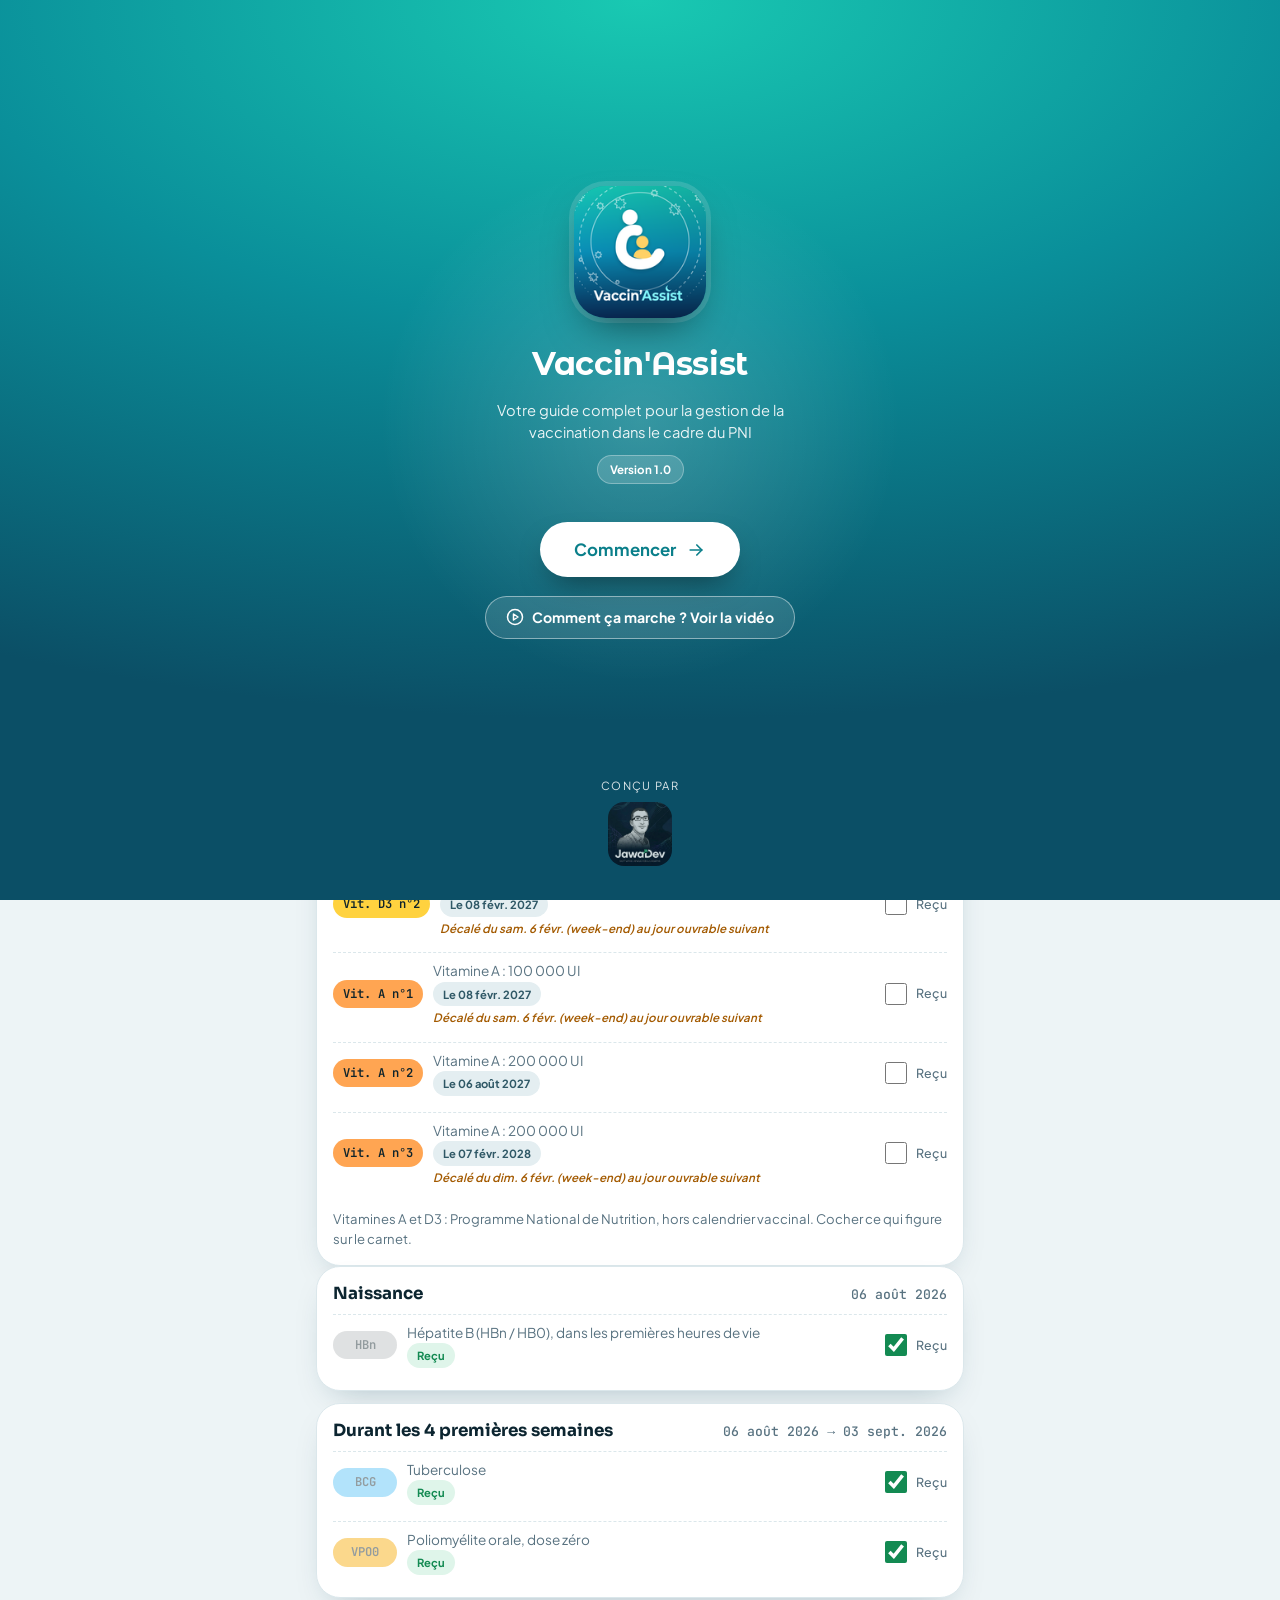
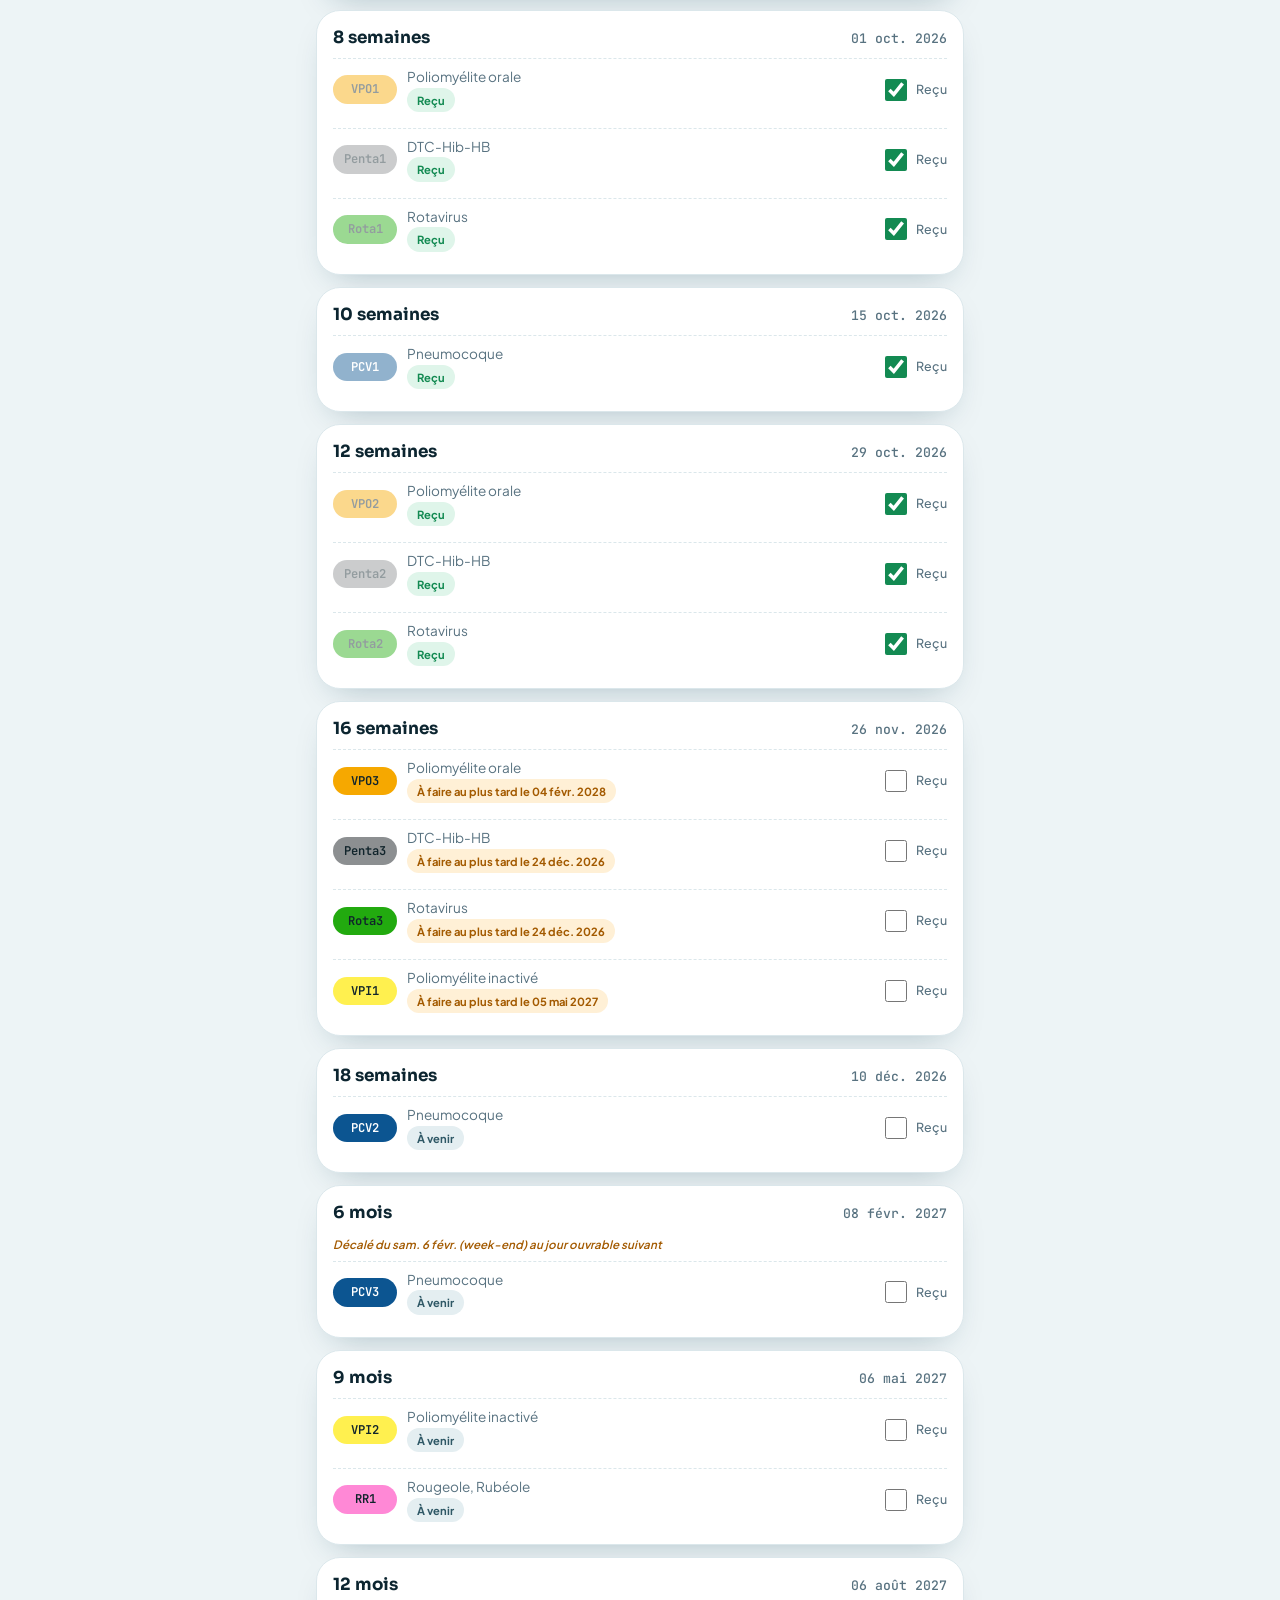
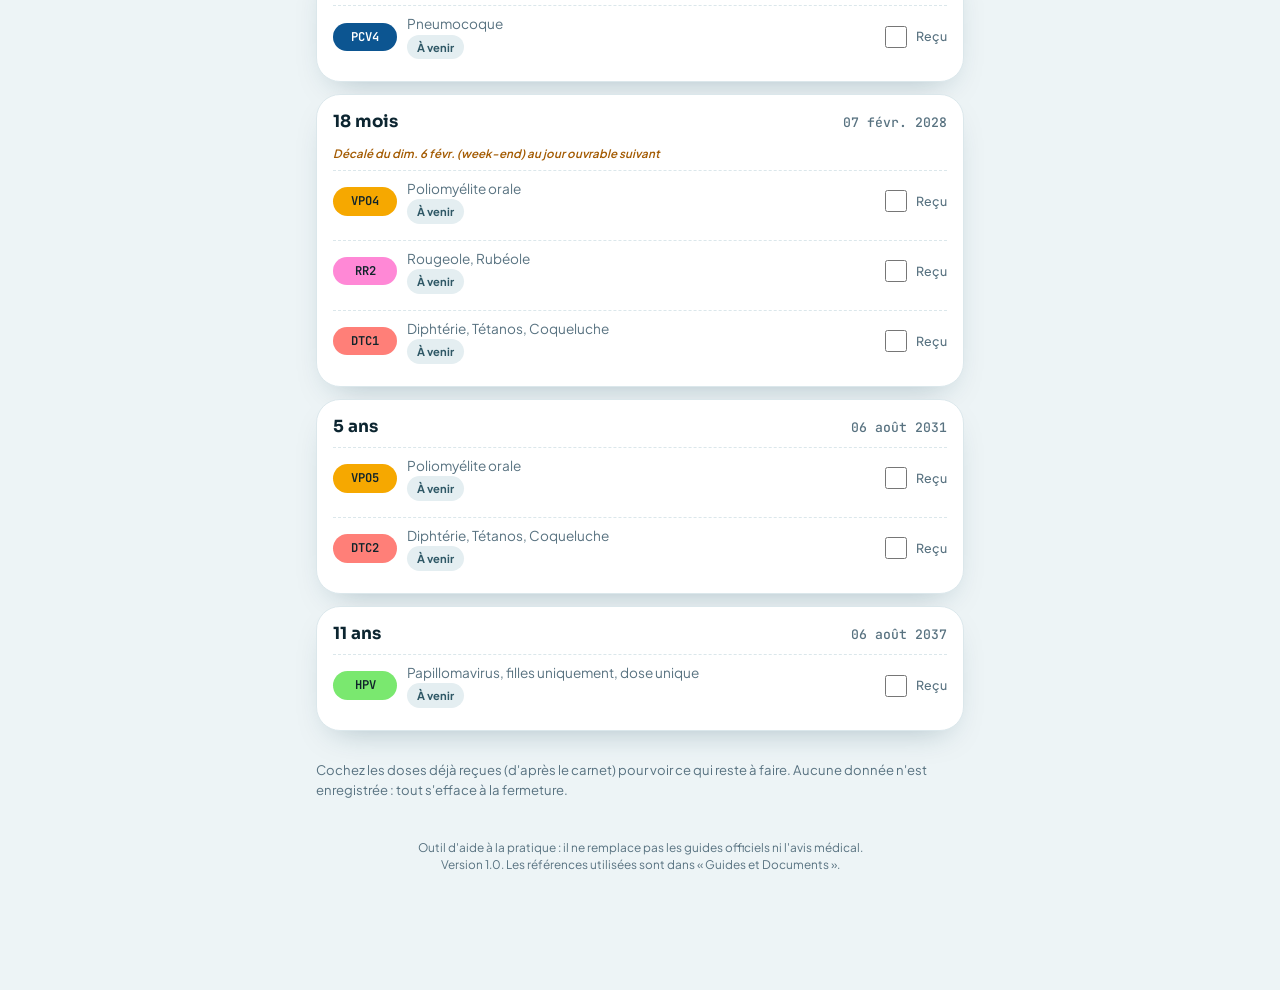
==== index.html @ 0b2a0781 "Add files via upload" ====
<!doctype html>
<html lang="fr">
<head>
<meta charset="utf-8">
<meta name="viewport" content="width=device-width, initial-scale=1, viewport-fit=cover">
<meta name="description" content="Guide de poche hors ligne pour la vaccination selon le PNI du Maroc. Application personnelle, non officielle.">
<meta name="theme-color" content="#0a86d8">
<link rel="manifest" href="manifest.webmanifest">
<link rel="icon" type="image/png" sizes="32x32" href="icons/favicon-32.png">
<link rel="apple-touch-icon" href="icons/apple-touch-icon.png">
<meta name="mobile-web-app-capable" content="yes">
<meta name="apple-mobile-web-app-capable" content="yes">
<meta name="apple-mobile-web-app-status-bar-style" content="black-translucent">
<meta name="apple-mobile-web-app-title" content="Vaccin'Assist">
<style>body{margin:0}</style>
<link rel="stylesheet" href="fonts/fonts.css">
<title>Vaccin'Assist PNI</title>
<style>
/* Layout: Android app shell. Gradient app bar with the screen title and its sub-switch, scrolling content of rounded cards, bottom navigation with 4 destinations. On wide screens the app sits in a borderless phone frame. */
:root {
  --bg: #edf4f6;
  --stage: #dce8ec;
  --surface: #ffffff;
  --surface-2: #f3f8fa;
  --ink: #0c2530;
  --muted: #587280;
  --line: #dbe7eb;
  --accent: #0a8fb8;
  --accent-ink: #ffffff;
  --grad-a: #00b5a3;
  --grad-b: #0a86d8;
  --grad-c: #1b5fc9;
  --crescent: #ff4b5c;
  --glow-a: rgb(0 181 163 / .35);
  --glow-b: rgb(10 134 216 / .30);
  --shadow: 0 14px 34px -18px rgb(12 60 80 / .35);
  --nav-bg: rgb(255 255 255 / .86);
  --ok: #138a52; --ok-bg: #dff5ea;
  --due: #a35a00; --due-bg: #fff0d6;
  --late: #c22a35; --late-bg: #fde3e5;
  --soon: #2f5866; --soon-bg: #e4eef1;
  /* PNI calendar colors, as printed on the official national calendar */
  --v-hb: #b9bcbe; --v-bcg: #56c2f5; --v-vpo: #f6a800; --v-penta: #8c8f91;
  --v-pcv: #0c5591; --v-rota: #22aa0f; --v-vpi: #fff04f; --v-rr: #ff88d6;
  --v-dtc: #ff7f78; --v-hpv: #7ae86f; --v-td: #c9a3ff;
  --v-vitd: #ffd23f; --v-vita: #ffa552; --v-fer: #d9a38c;
  --bezel: #0b0f12;
  --font-brand: "Montserrat Alternates", "Sora", "Segoe UI", system-ui, sans-serif;
  --font-display: "Sora", "Segoe UI", system-ui, sans-serif;
  --font-body: "Plus Jakarta Sans", "Segoe UI", system-ui, sans-serif;
  --font-data: "JetBrains Mono", ui-monospace, "SFMono-Regular", monospace;
  --r-card: 24px;
  --r-field: 16px;
}
@media (prefers-color-scheme: dark) {
  :root:not([data-theme="light"]) {
    --bg: #07151a; --stage: #040c10; --surface: #0f222a; --surface-2: #0b1b21; --ink: #e3f1f4; --muted: #8fb1bb; --line: #1d3842;
    --accent: #3fd0df; --accent-ink: #032029;
    --grad-a: #00a596; --grad-b: #0a74c2; --grad-c: #1a4fb0;
    --glow-a: rgb(0 181 163 / .22); --glow-b: rgb(10 134 216 / .22);
    --shadow: 0 16px 36px -18px rgb(0 0 0 / .7); --nav-bg: rgb(12 28 34 / .88);
    --ok: #6fdba0; --ok-bg: #12382a; --due: #f6c46e; --due-bg: #3a2b11;
    --late: #ff9aa2; --late-bg: #46191e; --soon: #b3cdd5; --soon-bg: #17303a;
    color-scheme: dark;
  }
}
:root[data-theme="dark"] {
  --bg: #07151a; --stage: #040c10; --surface: #0f222a; --surface-2: #0b1b21; --ink: #e3f1f4; --muted: #8fb1bb; --line: #1d3842;
  --accent: #3fd0df; --accent-ink: #032029;
  --grad-a: #00a596; --grad-b: #0a74c2; --grad-c: #1a4fb0;
  --glow-a: rgb(0 181 163 / .22); --glow-b: rgb(10 134 216 / .22);
  --shadow: 0 16px 36px -18px rgb(0 0 0 / .7); --nav-bg: rgb(12 28 34 / .88);
  --ok: #6fdba0; --ok-bg: #12382a; --due: #f6c46e; --due-bg: #3a2b11;
  --late: #ff9aa2; --late-bg: #46191e; --soon: #b3cdd5; --soon-bg: #17303a;
  color-scheme: dark;
}
* { box-sizing: border-box; }
[hidden] { display: none !important; }
html, body { min-height: 100%; }
body { margin: 0; background: var(--bg); color: var(--ink); font-family: var(--font-body); font-size: 16px; line-height: 1.5; -webkit-font-smoothing: antialiased; }
svg.i { width: 22px; height: 22px; flex: none; fill: none; stroke: currentColor; stroke-width: 2; stroke-linecap: round; stroke-linejoin: round; }

/* ---------- Shell (phone) ---------- */
.stage { min-height: 100%; }
.device { position: relative; background: var(--bg); min-height: 100vh; }
.statusbar, .camera { display: none; }
.scroller { padding-bottom: calc(92px + env(safe-area-inset-bottom, 0px)); }

/* ---------- App bar ---------- */
.appbar { position: relative; color: #fff; border-radius: 0 0 30px 30px;
  background: radial-gradient(90% 120% at 100% 0%, rgb(31 201 178 / .16), transparent 60%), linear-gradient(165deg, #12293d, #0a1724);
  padding-left: max(12px, env(safe-area-inset-left, 0px)); padding-right: max(12px, env(safe-area-inset-right, 0px));
  padding-block: 14px 12px; display: grid; gap: 14px; box-shadow: 0 14px 30px -22px rgb(0 0 0 / .7); }
.appbar .brandrow { padding-inline: 6px; }
.pillar { position: relative; overflow: hidden; display: grid; gap: 14px; padding: 16px 14px 14px; border-radius: 24px;
  background:
    radial-gradient(120% 90% at 100% 0%, rgb(255 255 255 / .22), transparent 55%),
    radial-gradient(80% 70% at 0% 100%, rgb(0 0 0 / .14), transparent 60%),
    linear-gradient(135deg, var(--grad-a), var(--grad-b) 60%, var(--grad-c));
  box-shadow: inset 0 1px 0 rgb(255 255 255 / .25), 0 10px 22px -14px var(--grad-c); transition: background .3s; }
.pillar::after { content: ""; position: absolute; inset: auto -60px -90px auto; width: 220px; height: 220px; border-radius: 50%;
  border: 28px solid rgb(255 255 255 / .08); pointer-events: none; }
.brandrow { display: flex; align-items: center; gap: 14px; position: relative; z-index: 1; }
.logo { width: 76px; height: 76px; flex: none; border-radius: 21px; box-shadow: 0 0 0 1px rgb(255 255 255 / .12), 0 14px 30px -10px rgb(31 201 178 / .6); }
.brand { display: grid; gap: 5px; line-height: 1.15; min-width: 0; }
.brand h1 { font-family: var(--font-brand); font-weight: 700; font-size: 1.7rem; line-height: 1; margin: 0; letter-spacing: -.025em; }
.brand h1 .beta { vertical-align: middle; margin-left: 4px; background: rgb(255 255 255 / .2); color: #fff; border: 1px solid rgb(255 255 255 / .35); }
.beta { display: inline-block; font-family: var(--font-body); font-size: .62rem; font-weight: 800; letter-spacing: .04em; padding: 2px 8px; border-radius: 99px; background: var(--due-bg); color: var(--due); white-space: nowrap; }
.brand > span { font-size: .68rem; font-weight: 700; text-transform: uppercase; letter-spacing: .12em; color: #7fe6d5; line-height: 1.3; text-wrap: balance; }
.offline { margin-left: auto; display: inline-flex; align-items: center; gap: 6px; font-size: .7rem; font-weight: 700; padding: 6px 10px; border-radius: 99px; background: rgb(255 255 255 / .16); border: 1px solid rgb(255 255 255 / .25); white-space: nowrap; }
.offline i { width: 7px; height: 7px; border-radius: 50%; background: #7dffc4; box-shadow: 0 0 0 3px rgb(125 255 196 / .25); }
.hdate { position: relative; z-index: 1; justify-self: start; display: inline-flex; align-items: center; gap: 6px; font-size: .76rem; font-weight: 500; padding: 4px 11px 4px 9px; border-radius: 99px; background: rgb(255 255 255 / .16); border: 1px solid rgb(255 255 255 / .26); }
.hdate svg { width: 14px; height: 14px; }
.hdate b { font-weight: 700; }
.screenhead { display: flex; align-items: center; gap: 12px; position: relative; z-index: 1; }
.screenicon { width: 48px; height: 48px; border-radius: 16px; display: grid; place-items: center; background: rgb(255 255 255 / .18); border: 1px solid rgb(255 255 255 / .28); backdrop-filter: blur(6px); }
.screenicon svg { width: 26px; height: 26px; }
.screenhead h2 { font-family: var(--font-display); font-weight: 700; font-size: 1.42rem; line-height: 1.15; margin: 0; letter-spacing: -.015em; text-wrap: balance; }
.screenhead p { margin: 2px 0 0; font-size: .82rem; opacity: .88; }
.subnav { display: grid; grid-auto-flow: column; grid-auto-columns: 1fr; gap: 4px; padding: 4px; border-radius: 99px; background: rgb(0 0 0 / .16); position: relative; z-index: 1; }
.subnav button { font: inherit; font-weight: 700; font-size: .86rem; color: #fff; display: inline-flex; align-items: center; justify-content: center; gap: 8px; padding: 10px 12px; border-radius: 99px; border: 0; background: transparent; cursor: pointer; transition: background .2s, color .2s; min-width: 0; }
.subnav button svg { width: 18px; height: 18px; }
.subnav button[aria-selected="true"] { background: #fff; color: var(--grad-c); box-shadow: 0 6px 16px -8px rgb(0 0 0 / .45); }

/* ---------- Content ---------- */
.wrap { padding-left: max(16px, env(safe-area-inset-left, 0px)); padding-right: max(16px, env(safe-area-inset-right, 0px)); padding-block: 4px 24px; max-width: 680px; margin: 0 auto; }
section { display: grid; gap: 16px; padding-top: 18px; }
section:not([hidden]) { animation: rise .28s cubic-bezier(.2,.8,.2,1) both; }
@keyframes rise { from { transform: translateY(8px); opacity: .4; } to { transform: none; opacity: 1; } }
.form { display: grid; grid-template-columns: repeat(auto-fit, minmax(150px, 1fr)); gap: 14px; background: var(--surface); border: 1px solid var(--line); border-radius: var(--r-card); padding: 16px; box-shadow: var(--shadow); }
label { display: grid; gap: 6px; font-size: .72rem; font-weight: 700; color: var(--muted); text-transform: uppercase; letter-spacing: .07em; min-width: 0; }
input, select { font: inherit; font-size: 1rem; font-weight: 600; color: var(--ink); background: var(--surface-2); border: 1.5px solid var(--line); border-radius: var(--r-field); padding: 12px 14px; width: 100%; min-width: 0; text-transform: none; letter-spacing: 0; transition: border-color .2s, box-shadow .2s; }
input:focus, select:focus { border-color: var(--accent); box-shadow: 0 0 0 4px var(--glow-b); outline: none; }
.seg { display: flex; gap: 6px; padding: 4px; border-radius: 99px; background: var(--surface-2); border: 1.5px solid var(--line); }
.seg button { flex: 1; font: inherit; font-weight: 700; font-size: .95rem; padding: 9px; border-radius: 99px; border: 0; background: transparent; color: var(--muted); cursor: pointer; text-transform: none; letter-spacing: 0; transition: background .2s, color .2s; }
.seg button[aria-pressed="true"] { background: linear-gradient(135deg, var(--grad-a), var(--grad-b)); color: #fff; box-shadow: 0 6px 14px -8px var(--grad-b); }
button { -webkit-tap-highlight-color: transparent; }
button:active { transform: scale(.97); }
.tab:focus-visible, button:focus-visible, input:focus-visible, select:focus-visible, a:focus-visible { outline: 3px solid var(--accent); outline-offset: 2px; }
.age { font-family: var(--font-display); font-weight: 700; font-size: 1.2rem; }
.age small { font-family: var(--font-body); font-weight: 500; color: var(--muted); font-size: .85rem; }
.exnote { margin: 6px 0 10px; padding: 10px 12px; border-radius: 14px; border: 1.5px dashed var(--due); background: var(--due-bg); color: var(--due); font-size: .82rem; font-weight: 600; line-height: 1.4; }
.ex-tag { display: inline-block; margin-right: 8px; padding: 2px 9px; border-radius: 99px; background: var(--due); color: #fff; font-size: .7rem; font-weight: 800; letter-spacing: .04em; text-transform: uppercase; }
.summary { display: grid; grid-template-columns: repeat(3, minmax(0, 1fr)); gap: 10px; }
.stat { border-radius: 22px; padding: 14px 12px; display: grid; gap: 4px; min-width: 0; }
.stat b { font-family: var(--font-display); font-weight: 800; font-size: 1.75rem; line-height: 1; font-variant-numeric: tabular-nums; overflow-wrap: anywhere; }
.stat span { font-size: .76rem; font-weight: 700; }
.s-late { background: var(--late-bg); color: var(--late); }
.s-due { background: var(--due-bg); color: var(--due); }
.s-next { background: var(--soon-bg); color: var(--soon); }
.next { position: relative; overflow: hidden; color: #fff; border-radius: var(--r-card); padding: 18px 18px 16px; display: grid; gap: 6px;
  background: radial-gradient(90% 120% at 100% 0%, rgb(255 255 255 / .22), transparent 60%), linear-gradient(135deg, var(--grad-a), var(--grad-b)); box-shadow: 0 18px 34px -20px var(--grad-b); }
.next.ok { background: radial-gradient(90% 120% at 100% 0%, rgb(255 255 255 / .22), transparent 60%), linear-gradient(135deg, #12b57a, #0a9a8e); box-shadow: 0 18px 34px -20px #0a9a8e; }
.next .lbl { font-size: .72rem; text-transform: uppercase; letter-spacing: .08em; font-weight: 700; opacity: .88; }
.next .d { font-family: var(--font-display); font-weight: 700; font-size: 1.25rem; line-height: 1.25; }
.next .note { color: rgb(255 255 255 / .9); }
.next .chip { box-shadow: 0 0 0 2px rgb(255 255 255 / .55); }
.visits { display: grid; gap: 12px; }
.visit { background: var(--surface); border: 1px solid var(--line); border-radius: var(--r-card); padding: 14px 16px; display: grid; gap: 8px; box-shadow: var(--shadow); }
.vhead { display: flex; justify-content: space-between; align-items: baseline; gap: 8px; flex-wrap: wrap; }
.vage { font-family: var(--font-display); font-weight: 700; font-size: 1.05rem; }
.vdate { font-family: var(--font-data); font-size: .82rem; color: var(--muted); font-variant-numeric: tabular-nums; }
.vnum { font-family: var(--font-data); font-size: .7rem; font-weight: 600; color: var(--accent); text-transform: uppercase; letter-spacing: .08em; }
.dose { display: grid; grid-template-columns: auto minmax(0, 1fr) auto; gap: 10px; align-items: center; padding: 8px 0; border-top: 1px dashed var(--line); }
.dose:first-of-type { border-top: 0; }
.chip { font-family: var(--font-data); font-size: .76rem; font-weight: 600; padding: 5px 10px; border-radius: 99px; color: #10242b; min-width: 64px; text-align: center; display: inline-block; }
.dname { font-size: .85rem; color: var(--muted); min-width: 0; }
.pill { font-size: .7rem; font-weight: 700; padding: 5px 10px; border-radius: 99px; white-space: nowrap; }
.dname .pill { white-space: normal; display: inline-block; line-height: 1.3; }
.p-late { background: var(--late-bg); color: var(--late); }
.p-due { background: var(--due-bg); color: var(--due); }
.p-soon { background: var(--soon-bg); color: var(--soon); }
.moved { display: block; font-size: .72rem; font-weight: 600; font-style: italic; color: var(--due); margin-top: 4px; line-height: 1.35; }
.next .moved { color: rgba(255,255,255,.92); }
.p-done { background: var(--ok-bg); color: var(--ok); }
.give { display: flex; align-items: center; gap: 6px; font-size: .78rem; color: var(--muted); cursor: pointer; text-transform: none; letter-spacing: 0; font-weight: 500; }
.give input { width: 22px; height: 22px; accent-color: var(--ok); padding: 0; }
.dose.done .chip { opacity: .45; }
.note { font-size: .82rem; color: var(--muted); }
.hint { position: relative; background: var(--soon-bg); color: var(--soon); border-radius: 20px; padding: 12px 14px 12px 46px; font-size: .86rem; }
.hint::before { content: ""; position: absolute; left: 14px; top: 12px; width: 20px; height: 20px; background: currentColor;
  -webkit-mask: url("data:image/svg+xml,%3Csvg xmlns='http://www.w3.org/2000/svg' viewBox='0 0 24 24' fill='none' stroke='black' stroke-width='2.2' stroke-linecap='round'%3E%3Ccircle cx='12' cy='12' r='10'/%3E%3Cpath d='M12 16v-5M12 8h.01'/%3E%3C/svg%3E") center / contain no-repeat;
          mask: url("data:image/svg+xml,%3Csvg xmlns='http://www.w3.org/2000/svg' viewBox='0 0 24 24' fill='none' stroke='black' stroke-width='2.2' stroke-linecap='round'%3E%3Ccircle cx='12' cy='12' r='10'/%3E%3Cpath d='M12 16v-5M12 8h.01'/%3E%3C/svg%3E") center / contain no-repeat; }
.empty { color: var(--muted); text-align: center; padding: 28px 12px; background: var(--surface); border: 1.5px dashed var(--line); border-radius: var(--r-card); margin: 0; }
.tablewrap { overflow-x: auto; background: var(--surface); border: 1px solid var(--line); border-radius: var(--r-card); box-shadow: var(--shadow); }
table { border-collapse: collapse; width: 100%; font-size: .88rem; }
th, td { padding: 11px 12px; text-align: left; border-bottom: 1px solid var(--line); vertical-align: top; }
tr:last-child td { border-bottom: 0; }
th { font-size: .68rem; text-transform: uppercase; letter-spacing: .07em; color: var(--muted); background: var(--surface-2); }
td .chip { margin: 2px 4px 2px 0; }
.counts { display: grid; background: var(--surface); border: 1px solid var(--line); border-radius: var(--r-card); padding: 4px 16px; box-shadow: var(--shadow); }
.crow { display: grid; grid-template-columns: minmax(0, 1fr) auto; gap: 8px 12px; align-items: center; padding: 12px 0; border-top: 1px solid var(--line); }
.crow:first-child { border-top: 0; }
.crow .cl { display: grid; gap: 3px; min-width: 0; }
.crow .cl .chip { justify-self: start; }
.crow .cl small { color: var(--muted); font-size: .76rem; }
.step { display: flex; align-items: center; gap: 6px; padding: 3px; border-radius: 99px; background: var(--surface-2); border: 1.5px solid var(--line); }
.step button { font: inherit; font-weight: 800; font-size: 1.05rem; width: 34px; height: 34px; border-radius: 50%; border: 0; background: var(--surface); color: var(--accent); cursor: pointer; box-shadow: 0 2px 6px -2px rgb(0 0 0 / .2); }
.step output { font-family: var(--font-data); font-weight: 600; min-width: 1.6em; text-align: center; font-size: 1.05rem; }
.crow .last { grid-column: 1 / -1; display: flex; align-items: center; gap: 8px; font-size: .78rem; color: var(--muted); text-transform: none; letter-spacing: 0; font-weight: 500; }
.crow .last { flex-wrap: wrap; }
.crow .last input { width: auto; flex: 1 1 150px; padding: 8px 10px; font-size: .9rem; border-radius: 12px; }
.toggle { display: flex; align-items: center; gap: 12px; background: var(--surface); border: 1px solid var(--line); border-radius: 99px; padding: 12px 18px; font-size: .95rem; color: var(--ink); text-transform: none; letter-spacing: 0; font-weight: 700; cursor: pointer; box-shadow: var(--shadow); }
.toggle input { width: 22px; height: 22px; accent-color: var(--accent); padding: 0; flex: none; }
.chips { display: flex; flex-wrap: wrap; gap: 6px; }
.btn { font: inherit; font-weight: 700; padding: 11px 18px; border-radius: 99px; border: 0; color: #fff; cursor: pointer; justify-self: start;
  background: linear-gradient(135deg, var(--grad-a), var(--grad-b)); box-shadow: 0 10px 20px -12px var(--grad-b); }
.rules { font-size: .84rem; color: var(--muted); display: grid; gap: 8px; margin: 0; padding: 16px 16px 16px 34px; background: var(--surface); border: 1px solid var(--line); border-radius: var(--r-card); }
.rules li::marker { color: var(--accent); }
.docgroup { display: grid; gap: 10px; }
.docgroup h2 { font-family: var(--font-display); font-weight: 700; font-size: .78rem; margin: 4px 0 0; color: var(--muted); text-transform: uppercase; letter-spacing: .09em; }
.doc { display: grid; grid-template-columns: 46px minmax(0, 1fr) auto; gap: 2px 12px; align-items: center; background: var(--surface); border: 1px solid var(--line); border-radius: var(--r-card); padding: 14px; box-shadow: var(--shadow); }
.doc::before { content: "PDF"; grid-row: 1 / span 3; width: 46px; height: 54px; border-radius: 14px; display: grid; place-items: center; font-family: var(--font-data); font-size: .7rem; font-weight: 600; color: #fff; background: linear-gradient(160deg, var(--crescent), #c8243a); }
.doc b { font-size: .95rem; grid-column: 2; }
.doc p { margin: 0; font-size: .8rem; color: var(--muted); grid-column: 2; }
.doc .meta { font-family: var(--font-data); font-size: .7rem; color: var(--muted); grid-column: 2; }
.doc a { grid-column: 3; grid-row: 1 / span 3; font-weight: 700; font-size: .85rem; text-decoration: none; padding: 10px 16px; border-radius: 99px; color: #fff; white-space: nowrap; background: linear-gradient(135deg, var(--grad-a), var(--grad-b)); }
@media (max-width: 380px) { .doc { grid-template-columns: 40px minmax(0, 1fr); } .doc::before { width: 40px; height: 48px; } .doc a { grid-column: 2; grid-row: auto; justify-self: start; margin-top: 6px; } }
footer { font-size: .74rem; color: var(--muted); padding-top: 18px; margin-top: 8px; text-align: center; text-wrap: balance; }

/* ---------- Sécurité ---------- */
.subnav button { padding-inline: 8px; font-size: .82rem; }
.vpick { display: flex; flex-wrap: wrap; gap: 8px; }
.vpick button { font: inherit; font-family: var(--font-data); font-size: .8rem; font-weight: 600; padding: 7px 12px; border-radius: 99px; border: 2px solid transparent; cursor: pointer; color: #10242b; opacity: .45; transition: opacity .15s; }
.vpick button[aria-pressed="true"] { opacity: 1; border-color: var(--ink); }
.cardhead { display: flex; justify-content: space-between; align-items: center; gap: 8px; flex-wrap: wrap; }
.cardhead h3, .card h3 { font-family: var(--font-display); font-weight: 700; font-size: 1rem; margin: 0; }
.linkbtn { font: inherit; font-size: .8rem; font-weight: 700; color: var(--accent); background: none; border: 0; cursor: pointer; padding: 4px; }
.card { background: var(--surface); border: 1px solid var(--line); border-radius: var(--r-card); padding: 16px; display: grid; gap: 12px; box-shadow: var(--shadow); min-width: 0; }
.qs { display: grid; }
.q { display: grid; grid-template-columns: minmax(0, 1fr) auto; gap: 12px; align-items: center; padding: 12px 0; border-top: 1px solid var(--line); cursor: pointer; text-transform: none; letter-spacing: 0; font-size: .92rem; font-weight: 600; color: var(--ink); }
.q:first-child { border-top: 0; }
.q small { display: block; font-weight: 500; font-size: .76rem; color: var(--muted); margin-top: 2px; }
.q select { width: auto; padding: 8px 10px; font-size: .85rem; }
.sw { appearance: none; -webkit-appearance: none; width: 46px; height: 28px; border-radius: 99px; background: var(--line); position: relative; cursor: pointer; border: 0; padding: 0; transition: background .2s; flex: none; }
.sw::after { content: ""; position: absolute; top: 3px; left: 3px; width: 22px; height: 22px; border-radius: 50%; background: #fff; box-shadow: 0 1px 4px rgb(0 0 0 / .3); transition: transform .2s; }
.sw:checked { background: linear-gradient(135deg, var(--grad-a), var(--grad-b)); }
.sw:checked::after { transform: translateX(18px); }
.verdicts { display: grid; gap: 10px; }
.vd { background: var(--surface); border: 1px solid var(--line); border-radius: 20px; padding: 12px 14px; display: grid; gap: 6px; }
.vd .top { display: flex; align-items: center; justify-content: space-between; gap: 8px; }
.vd ul { margin: 0; padding-left: 18px; font-size: .82rem; color: var(--muted); display: grid; gap: 3px; }
.vd.stop { border-color: var(--late); background: var(--late-bg); }
.vd.defer { border-color: var(--due); background: var(--due-bg); }
.vd.stop ul, .vd.defer ul { color: var(--ink); }
.banner { border-radius: var(--r-card); padding: 16px 18px; color: #fff; display: grid; gap: 4px; }
.banner b { font-family: var(--font-display); font-size: 1.15rem; }
.banner span { font-size: .85rem; opacity: .92; }
.banner.ok { background: linear-gradient(135deg, #12b57a, #0a9a8e); }
.banner.defer { background: linear-gradient(135deg, #f2a516, #e0701b); }
.banner.stop { background: linear-gradient(135deg, #f0465a, #b81f3a); }
.false-ci { display: grid; gap: 8px; margin: 0; padding: 0; list-style: none; }
.false-ci li { display: grid; grid-template-columns: 22px minmax(0, 1fr); gap: 8px; font-size: .86rem; }
.false-ci li::before { content: "✓"; width: 22px; height: 22px; border-radius: 50%; display: grid; place-items: center; font-size: .75rem; font-weight: 800; color: var(--ok); background: var(--ok-bg); }
.card ul.ci { margin: 0; padding-left: 18px; font-size: .86rem; display: grid; gap: 4px; }
.tag { font-size: .68rem; font-weight: 700; padding: 3px 8px; border-radius: 99px; background: var(--soon-bg); color: var(--soon); }
.tag.live { background: var(--due-bg); color: var(--due); }
.src-line { font-size: .74rem; color: var(--muted); }

/* ---------- Pratique ---------- */
.facts { display: grid; grid-template-columns: auto minmax(0, 1fr); gap: 8px 12px; margin: 0; font-size: .88rem; }
.facts dt { font-size: .68rem; font-weight: 700; text-transform: uppercase; letter-spacing: .07em; color: var(--muted); padding-top: 3px; }
.facts dd { margin: 0; }
.route { font-size: .72rem; font-weight: 700; padding: 4px 10px; border-radius: 99px; color: #fff; background: linear-gradient(135deg, #00b5a3, #0a86d8); white-space: nowrap; }
.route.oral { background: linear-gradient(135deg, #f2a516, #e0701b); }
.route.id { background: linear-gradient(135deg, #8b5cf6, #6d28d9); }
.route.sc { background: linear-gradient(135deg, #ec4899, #be185d); }
.bodymap { display: grid; grid-template-columns: minmax(0, 1fr); gap: 12px; }
.bodymap svg { width: 100%; max-width: 340px; height: auto; justify-self: center; }
.bodymap .sil { fill: var(--surface-2); stroke: var(--line); stroke-width: 2; }
.bodymap .lbl { font-family: var(--font-body); font-size: 11px; font-weight: 700; fill: var(--muted); }
.bodymap .pin text { font-family: var(--font-data); font-size: 11px; font-weight: 600; fill: #10242b; }
.bodymap .ln { stroke: var(--muted); stroke-width: 1.2; stroke-dasharray: 3 3; fill: none; }
.legend { display: grid; gap: 8px; margin: 0; padding: 0; list-style: none; font-size: .84rem; }
.legend li { display: grid; grid-template-columns: auto minmax(0, 1fr); gap: 10px; align-items: center; }
.steps { margin: 0; padding-left: 20px; display: grid; gap: 6px; font-size: .88rem; }
.steps li::marker { color: var(--accent); font-weight: 700; }
.warnline { font-size: .82rem; font-weight: 600; color: var(--late); background: var(--late-bg); border-radius: 14px; padding: 8px 12px; }


/* ---------- MAPI ---------- */
/* Une couleur par pilier : barre d'application, onglet actif, boutons et carte du prochain rendez-vous */
.device[data-screen="ratt"]  { --grad-a: #a172f7; --grad-b: #7440e0; --grad-c: #4c1d95; }
.device[data-screen="secu"]  { --grad-a: #f7a21b; --grad-b: #e86a14; --grad-c: #b8400c; }
.device[data-screen="prat"]  { --grad-a: #1fc98e; --grad-b: #0a9a6c; --grad-c: #06704f; }
.device[data-screen="cal"]   { --grad-a: #4f8df7; --grad-b: #4f46e5; --grad-c: #3730a3; }
.device[data-screen="docs"]  { --grad-a: #e05ad0; --grad-b: #b0259f; --grad-c: #761a6c; }
.device[data-screen="mapi"]  { --grad-a: #ff6a5c; --grad-b: #e2334a; --grad-c: #a3173a; }
.fab { position: fixed; right: max(16px, env(safe-area-inset-right, 0px)); bottom: calc(92px + var(--upd-h, 0px) + env(safe-area-inset-bottom, 0px)); transition: bottom .3s; z-index: 25;
  display: flex; align-items: center; gap: 8px; height: 52px; padding: 0 18px 0 14px; border: 0; border-radius: 99px; cursor: pointer;
  font: inherit; font-family: var(--font-display); font-weight: 700; font-size: .9rem; color: #fff;
  background: linear-gradient(135deg, #ff6a5c, #e2334a 55%, #b81f3a); box-shadow: 0 14px 26px -12px #e2334a, 0 0 0 4px rgb(226 51 74 / .16); }
.fab svg { width: 22px; height: 22px; }
.fab[hidden] { display: none; }
.vs { table-layout: fixed; }
.vs th, .vs td { padding: 9px 8px; overflow-wrap: break-word; }
.vs th:first-child, .vs td:first-child { width: 25%; font-weight: 700; font-size: .7rem; color: var(--muted); }
.vs th.vag { color: var(--soon); } .vs th.ana { color: var(--late); }
.vs td { font-size: .8rem; }
.vs td.ana { background: var(--late-bg); color: var(--ink); }
.deadlines { display: grid; grid-template-columns: repeat(3, minmax(0, 1fr)); gap: 8px; }
.dl { border-radius: 20px; padding: 12px 10px; color: #fff; display: grid; gap: 2px; align-content: start; }
.dl b { font-family: var(--font-display); font-size: 1.45rem; line-height: 1.1; }
.dl span { font-size: .74rem; font-weight: 700; }
.dl small { font-size: .7rem; opacity: .9; line-height: 1.3; }
.dl.d24 { background: linear-gradient(150deg, #f0465a, #a3173a); }
.dl.d48 { background: linear-gradient(150deg, #f2a516, #d4561b); }
.dl.d30 { background: linear-gradient(150deg, #00b5a3, #0a86d8); }
.card h4 { font-family: var(--font-display); font-size: .78rem; text-transform: uppercase; letter-spacing: .08em; color: var(--muted); margin: 4px 0 -4px; }
.contact { display: grid; gap: 8px; padding: 14px; border-radius: 20px; background: var(--surface-2); border: 1px solid var(--line); font-size: .86rem; }
.contact b { font-family: var(--font-display); font-size: .95rem; }
.contact a { color: var(--accent); font-weight: 700; overflow-wrap: anywhere; }
.contact .src { font-size: .72rem; color: var(--muted); }
.callbtn { justify-self: start; text-decoration: none; color: #fff !important; padding: 9px 16px; border-radius: 99px; background: linear-gradient(135deg, #00b5a3, #0a86d8); }
.fx { display: grid; gap: 10px; }
.fx > div { display: grid; grid-template-columns: auto minmax(0, 1fr); gap: 10px; align-items: start; font-size: .84rem; padding-top: 10px; border-top: 1px solid var(--line); }
.fx > div:first-child { border-top: 0; padding-top: 0; }
.fx .chip { margin-top: 1px; }

/* ---------- Chaîne du froid ---------- */
.device[data-screen="froid"] { --grad-a: #12c2dc; --grad-b: #0b8aa8; --grad-c: #0d566e; }
.temp { display: grid; grid-template-columns: auto minmax(0, 1fr); gap: 14px; align-items: center; border-radius: var(--r-card); padding: 16px 18px; color: #fff;
  background: radial-gradient(90% 120% at 100% 0%, rgb(255 255 255 / .25), transparent 60%), linear-gradient(135deg, #12c2dc, #0b8aa8 60%, #0d566e); box-shadow: 0 18px 34px -20px #0b8aa8; }
.temp b { font-family: var(--font-display); font-size: 1.9rem; line-height: 1; white-space: nowrap; }
.temp span { font-size: .82rem; opacity: .95; }
.temp svg { width: 40px; height: 40px; stroke: #fff; }
.fridge { border: 2px solid var(--line); border-radius: 22px; overflow: hidden; display: grid; background: var(--surface-2); }
.fridge > div { display: grid; gap: 6px; padding: 10px 12px; border-top: 2px solid var(--line); }
.fridge > div:first-child { border-top: 0; }
.fridge .zl { font-size: .68rem; font-weight: 700; text-transform: uppercase; letter-spacing: .07em; color: var(--muted); }
.fridge .zt { font-size: .84rem; }
.fridge .frz { background: linear-gradient(135deg, rgb(18 194 220 / .18), rgb(11 138 168 / .1)); }
.fridge .door { background: var(--late-bg); }
.fridge .door .zt { color: var(--late); font-weight: 700; }
.rank { display: grid; gap: 14px; }
.rank h4 { margin: 0 0 6px; }
.rank ol { margin: 0; padding: 0; list-style: none; display: grid; gap: 5px; counter-reset: r; }
.rank li { display: flex; flex-wrap: wrap; align-items: center; gap: 5px; counter-increment: r; }
.rank li::before { content: counter(r); width: 20px; height: 20px; border-radius: 50%; display: grid; place-items: center; font-size: .7rem; font-weight: 800; color: #fff; background: linear-gradient(135deg, var(--grad-a), var(--grad-b)); }
.rank .ends { display: flex; justify-content: space-between; font-size: .7rem; color: var(--muted); margin-top: 4px; }
.vvm { display: grid; grid-template-columns: repeat(4, minmax(0, 1fr)); gap: 8px; }
.vvm button { font: inherit; display: grid; justify-items: center; gap: 6px; padding: 10px 4px; border-radius: 18px; border: 2px solid var(--line); background: var(--surface); color: var(--ink); cursor: pointer; font-size: .72rem; font-weight: 700; }
.vvm button[aria-pressed="true"] { border-color: var(--ink); box-shadow: var(--shadow); }
.vvm svg { width: 46px; height: 46px; }
.verdict { border-radius: 18px; padding: 12px 14px; display: grid; gap: 3px; font-size: .86rem; }
.verdict b { font-family: var(--font-display); font-size: 1rem; }
.verdict.ok { background: var(--ok-bg); color: var(--ok); }
.verdict.warn { background: var(--due-bg); color: var(--due); }
.verdict.no { background: var(--late-bg); color: var(--late); }
.verdict span { color: var(--ink); }
.shake { display: grid; grid-template-columns: auto minmax(0, 1fr) minmax(0, 1fr); gap: 8px 10px; align-items: center; font-size: .78rem; }
.shake .h { font-size: .66rem; font-weight: 700; text-transform: uppercase; letter-spacing: .06em; color: var(--muted); text-align: center; }
.shake .t { font-size: .68rem; font-weight: 700; color: var(--muted); writing-mode: vertical-rl; transform: rotate(180deg); text-align: center; }
.shake figure { margin: 0; display: grid; justify-items: center; gap: 4px; text-align: center; padding: 8px 4px; border-radius: 16px; background: var(--surface-2); }
.shake figure svg { width: 44px; height: 70px; }
.shake .res { font-weight: 800; font-size: .72rem; padding: 4px 8px; border-radius: 99px; text-align: center; }
.shake .res.ok { background: var(--ok-bg); color: var(--ok); }
.shake .res.no { background: var(--late-bg); color: var(--late); }
.vtable td:first-child { white-space: nowrap; }

/* ---------- Recherche ---------- */
.searchbtn { flex: none; width: 40px; height: 40px; border-radius: 50%; display: grid; place-items: center; border: 1px solid rgb(255 255 255 / .3); background: rgb(255 255 255 / .18); color: #fff; cursor: pointer; padding: 0; }
.searchbtn svg { width: 20px; height: 20px; }
.search { position: fixed; inset: 0; z-index: 40; display: flex; flex-direction: column; background: var(--bg); }
.search[hidden] { display: none; }
.search .sbar { display: flex; align-items: center; gap: 10px; color: #fff; border-radius: 0 0 28px 28px;
  padding: 14px max(16px, env(safe-area-inset-right, 0px)) 16px max(16px, env(safe-area-inset-left, 0px));
  background: linear-gradient(135deg, var(--grad-a), var(--grad-b) 60%, var(--grad-c)); }
.search .field { flex: 1; display: flex; align-items: center; gap: 8px; min-width: 0; padding: 0 14px; height: 48px; border-radius: 99px; background: var(--surface); color: var(--muted); box-shadow: 0 10px 24px -14px rgb(0 0 0 / .5); }
.search .field svg { width: 20px; height: 20px; flex: none; }
.search input { flex: 1; min-width: 0; border: 0; outline: 0; background: transparent; font: inherit; font-size: 1rem; color: var(--ink); padding: 0; height: 100%; box-shadow: none; }
.search .close { flex: none; width: 40px; height: 40px; border-radius: 50%; border: 0; background: rgb(255 255 255 / .18); color: #fff; font: inherit; font-size: 1.3rem; cursor: pointer; }
.search .sres { flex: 1; overflow-y: auto; padding: 14px max(16px, env(safe-area-inset-right, 0px)) 24px max(16px, env(safe-area-inset-left, 0px)); display: grid; align-content: start; gap: 10px; }
.search .sum { font-size: .76rem; font-weight: 700; color: var(--muted); text-transform: uppercase; letter-spacing: .07em; margin: 2px 2px 0; }
.sr { font: inherit; text-align: left; color: var(--ink); display: grid; gap: 4px; padding: 12px 14px; border-radius: 20px; border: 1px solid var(--line); background: var(--surface); box-shadow: var(--shadow); cursor: pointer; }
.sr .where { display: flex; align-items: center; gap: 6px; font-size: .68rem; font-weight: 700; text-transform: uppercase; letter-spacing: .06em; color: var(--muted); }
.sr .where i { width: 8px; height: 8px; border-radius: 50%; flex: none; }
.sr b { font-family: var(--font-display); font-size: .95rem; }
.sr span.snip { font-size: .82rem; color: var(--muted); line-height: 1.4; }
.sr mark { background: var(--due-bg); color: var(--ink); border-radius: 4px; padding: 0 2px; }
.sugg { display: flex; flex-wrap: wrap; gap: 8px; }
.sugg button { font: inherit; font-size: .84rem; font-weight: 700; padding: 8px 14px; border-radius: 99px; border: 1px solid var(--line); background: var(--surface); color: var(--ink); cursor: pointer; }
.flash { animation: flash 1.8s ease-out; }
section[role=tabpanel] > * , #prat-vax > *, #secu-vax > *, #docs-list .doc { scroll-margin-top: 14px; }
@media (max-width: 440px) { .offline { display: none; } .brandrow { gap: 10px; } .hacts { margin-left: auto; } .hbtn { height: 26px; font-size: .68rem; padding: 0 9px 0 8px; } }
@keyframes flash { 0%, 35% { box-shadow: 0 0 0 3px var(--grad-b), var(--shadow); } 100% { box-shadow: 0 0 0 0 transparent, var(--shadow); } }

/* ---------- À propos ---------- */
.device[data-screen="about"] { --grad-a: #5b7c99; --grad-b: #33506e; --grad-c: #1c2f45; }
.idcard { grid-template-columns: minmax(0, 1fr); justify-items: center; text-align: center; gap: 14px; }
.idcard img { display: block; width: 170px; height: 170px; object-fit: cover; border-radius: 26px; background: #0b1a2b; box-shadow: 0 10px 20px -12px rgb(0 0 0 / .5); }
.idcard p { margin: 0; font-size: .86rem; }
.ab-who { display: grid; gap: 2px; }
.ab-who b { font-size: 1.05rem; color: var(--ink); }
.ab-who span { font-size: .8rem; color: var(--muted); }
.profile { display: grid; grid-template-columns: auto minmax(0, 1fr); gap: 14px; align-items: center; }
.avatar { width: 64px; height: 64px; border-radius: 50%; display: grid; place-items: center; color: #fff; font-family: var(--font-display); font-weight: 700; font-size: 1.4rem;
  background: linear-gradient(135deg, var(--grad-a), var(--grad-b)); box-shadow: 0 10px 20px -12px var(--grad-b); }
.profile b { font-family: var(--font-display); font-size: 1.1rem; display: block; }
.profile span { font-size: .84rem; color: var(--muted); }
.contacts { display: grid; gap: 10px; }
.ct { display: grid; grid-template-columns: 44px minmax(0, 1fr) auto; gap: 12px; align-items: center; padding: 10px 12px; border-radius: 20px; background: var(--surface-2); border: 1px solid var(--line); text-decoration: none; color: var(--ink); }
.ct .ico { width: 44px; height: 44px; border-radius: 14px; display: grid; place-items: center; color: #fff; }
.ct .ico svg { width: 22px; height: 22px; }
.ct small { display: block; font-size: .68rem; font-weight: 700; color: var(--muted); text-transform: uppercase; letter-spacing: .07em; }
.ct span.v { font-weight: 600; font-size: .9rem; overflow-wrap: anywhere; }
.ct .go { font-size: .78rem; font-weight: 700; color: var(--accent); }
.ct.todo-ct { opacity: .65; }
.pillars { display: grid; grid-template-columns: repeat(2, minmax(0, 1fr)); gap: 8px; margin: 0; padding: 0; list-style: none; }
.pillars li { display: flex; align-items: center; gap: 8px; font-size: .82rem; font-weight: 600; padding: 9px 10px; border-radius: 14px; background: var(--surface-2); }
.pillars li i { width: 10px; height: 10px; border-radius: 50%; flex: none; }
textarea { font: inherit; font-size: 1rem; color: var(--ink); background: var(--surface-2); border: 1.5px solid var(--line); border-radius: var(--r-field); padding: 12px 14px; width: 100%; min-height: 130px; resize: vertical; text-transform: none; letter-spacing: 0; }
textarea:focus { border-color: var(--accent); box-shadow: 0 0 0 4px var(--glow-b); outline: none; }
.sendrow { display: flex; flex-wrap: wrap; gap: 10px; }
.btn.wa { background: linear-gradient(135deg, #25d366, #128c4a); box-shadow: 0 10px 20px -12px #128c4a; }
.btn.ml { background: linear-gradient(135deg, #5b7c99, #33506e); }
.btn[disabled] { opacity: .45; cursor: not-allowed; }
.ndot { width: 8px; height: 8px; border-radius: 50%; background: #ffd23f; box-shadow: 0 0 0 2px rgb(255 210 63 / .35); margin-left: 2px; }
.device[data-screen="seance"] { --grad-a: #8fd14f; --grad-b: #5a9a1c; --grad-c: #34620c; }
.device[data-screen="supp"] { --grad-a: #f2b82e; --grad-b: #c98306; --grad-c: #7a4a02; }
.supp-card { display: grid; gap: 8px; }
.supp-row { display: grid; grid-template-columns: auto minmax(0,1fr) auto; align-items: center; gap: 10px; padding: 10px 0; border-top: 1px solid var(--line); }
.supp-row:first-of-type { border-top: 0; }
.supp-row .dname small { display: block; color: var(--muted); font-size: .76rem; }
.sea-note { margin: 0; font-size: .86rem; color: var(--muted); }
.sea-prog { display: flex; align-items: center; gap: 10px; flex-wrap: wrap; }
.sea-prog h3 { margin: 0; }
.sea-prog #sea-count { font-family: var(--font-data); font-size: .76rem; font-weight: 700; color: #3f7612; background: #ecf7df; border-radius: 99px; padding: 3px 9px; }
.sea-reset { margin-left: auto; font: inherit; font-size: .76rem; font-weight: 700; color: var(--muted); background: none; border: 0; cursor: pointer; text-decoration: underline; }
.sea-check { display: grid; gap: 14px; }
.sea-check h4 { margin: 0 0 6px; font-size: .74rem; text-transform: uppercase; letter-spacing: .07em; color: #3f7612; }
.sea-check label { text-transform: none; letter-spacing: normal; font-weight: 500; color: var(--ink); display: grid; grid-template-columns: 24px minmax(0, 1fr); gap: 10px; align-items: start; padding: 9px 4px; border-top: 1px solid var(--line); font-size: .9rem; cursor: pointer; }
.sea-check input { width: 20px; height: 20px; margin: 1px 0 0; accent-color: #5a9a1c; }
.sea-check input:checked + span { color: var(--muted); text-decoration: line-through; }
.sea-times { display: grid; grid-template-columns: repeat(3, minmax(0, 1fr)); gap: 8px; }
.sea-times div { background: #ecf7df; border-radius: 14px; padding: 10px; text-align: center; display: grid; gap: 2px; }
.sea-times b { color: #34620c; font-size: .9rem; }
.sea-times span { font-size: .76rem; color: var(--muted); }
.sea-say { display: grid; gap: 8px; }
.sea-say div { border-radius: 14px; padding: 10px 12px; font-size: .9rem; display: grid; gap: 2px; }
.sea-say small { font-size: .68rem; font-weight: 800; text-transform: uppercase; letter-spacing: .07em; }
.sea-say .no { background: #fdecee; color: #8b1d2c; }
.sea-say .yes { background: #ecf7df; color: #2f560c; }
.sea-link { font: inherit; font-weight: 700; color: #3f7612; background: none; border: 0; padding: 0; cursor: pointer; text-decoration: underline; text-align: left; }
.device[data-screen="news"] { --grad-a: #f2c230; --grad-b: #d4920a; --grad-c: #8a5a04; }
.newslist { display: grid; gap: 14px; }
.news { position: relative; padding-left: 20px; }
.news::before { content: ""; position: absolute; left: 0; top: 18px; bottom: 18px; width: 4px; border-radius: 4px; background: linear-gradient(#f2c230, #d4920a); }
.news .nhead { display: flex; flex-wrap: wrap; align-items: center; gap: 8px; }
.news .ntag { font-size: .68rem; font-weight: 800; text-transform: uppercase; letter-spacing: .06em; color: #8a5a04; background: #fdf1cf; border-radius: 99px; padding: 4px 10px; }
.news .ndate { font-family: var(--font-data); font-size: .72rem; color: var(--muted); margin-left: auto; }
.news h3 { margin: 0; font-family: var(--font-display); font-size: 1.05rem; line-height: 1.3; }
.news ul { margin: 0; padding-left: 18px; display: grid; gap: 5px; font-size: .9rem; }
.news .nact { display: flex; flex-wrap: wrap; gap: 8px; }
.news .nact a, .news .nact button { font: inherit; font-size: .8rem; font-weight: 700; padding: 8px 14px; border-radius: 99px; border: 1px solid var(--line); background: var(--surface); color: #8a5a04; cursor: pointer; text-decoration: none; }
.news.is-new::after { content: "Nouveau"; position: absolute; top: -9px; right: 14px; font-size: .64rem; font-weight: 800; color: #fff; background: #e2334a; border-radius: 99px; padding: 3px 9px; }
.hacts { flex: none; display: flex; flex-direction: row; align-self: flex-start; gap: 6px; }
@media (max-width: 374px) { .logo { width: 60px; height: 60px; border-radius: 17px; } .brand h1 { font-size: 1.3rem; } .brand h1 .beta { margin-left: 0; } .brand > span { font-size: .68rem; } .hbtn span { font-size: .66rem; } }
@media (max-width: 340px) { .subnav button svg { display: none; } .subnav button { padding-inline: 6px; } }
.hbtn-exit { background: rgb(226 51 74 / .22) !important; border-color: rgb(255 120 135 / .45) !important; }
.exitdlg { position: fixed; inset: 0; z-index: 70; display: grid; }
.exitdlg[hidden] { display: none; }
.ex-bg { position: absolute; inset: 0; background: rgb(8 20 28 / .55); animation: mo-fade .2s ease both; }
.ex-box { position: relative; background: var(--surface); color: var(--ink); text-align: center; display: grid; justify-items: center; gap: 8px; }
.ex-box h2 { margin: 4px 0 0; font-family: var(--font-display); font-size: 1.2rem; }
.ex-box p { margin: 0; color: var(--muted); font-size: .92rem; }
.ex-btns { display: grid; grid-template-columns: 1fr 1fr; gap: 10px; width: 100%; margin-top: 12px; }
.ex-btns button { font: inherit; font-weight: 800; font-size: .95rem; padding: 13px 10px; border-radius: 16px; cursor: pointer; border: 0; }
.ex-no { background: var(--surface-2); color: var(--ink); border: 1.5px solid var(--line) !important; }
.ex-yes { background: linear-gradient(135deg, #ff6a5c, #e2334a); color: #fff; box-shadow: 0 10px 20px -10px #e2334a; }
.ex-ic { width: 56px; height: 56px; border-radius: 50%; display: grid; place-items: center; background: #fdecee; color: #e2334a; }
.ex-ic svg { width: 28px; height: 28px; }
/* Confirmation de sortie : panneau du bas */
.exitdlg[data-v="sheet"] { align-items: end; }
.exitdlg[data-v="sheet"] .ex-box { border-radius: 26px 26px 0 0; padding: 22px 20px calc(26px + env(safe-area-inset-bottom, 0px)); animation: mo-up .25s cubic-bezier(.2,.9,.3,1) both; }
.exitdlg[data-v="sheet"] .ex-ic { width: 44px; height: 44px; }
.hbtn { display: flex; align-items: center; gap: 6px; height: 30px; padding: 0 11px 0 9px; border-radius: 99px; border: 1px solid rgb(255 255 255 / .3); background: rgb(255 255 255 / .18); color: #fff; font-family: inherit; font-size: .72rem; font-weight: 700; line-height: 1; cursor: pointer; white-space: nowrap; }
.hbtn:hover { background: rgb(255 255 255 / .28); }
.hbtn svg { width: 15px; height: 15px; flex: none; }
.offline { display: none; }
.hacts { margin-left: auto; }
/* En-tête compact : cloche + menu ⋮ */
.appbar .brandrow { z-index: 30; }
.hacts { position: relative; flex-direction: row; align-self: flex-start; gap: 6px; }
.hbtn-ic { width: 36px; height: 36px !important; padding: 0 !important; justify-content: center; position: relative; }
.hbtn-ic svg { width: 18px !important; height: 18px !important; }
.hbtn-ic .ndot { position: absolute; top: 6px; right: 7px; margin: 0; }
.hbtn-ic[aria-expanded="true"] { background: rgb(255 255 255 / .3); }
.hacts { flex-wrap: wrap; justify-content: flex-end; width: 78px; row-gap: 6px; }
.hver { flex-basis: 100%; text-align: center; font-size: .62rem; font-weight: 700; letter-spacing: .08em; line-height: 1; padding: 4px 0; border-radius: 999px; color: rgb(255 255 255 / .82); background: rgb(255 255 255 / .1); border: 1px solid rgb(255 255 255 / .16); }
.hmenu { position: absolute; right: 0; top: calc(100% + 8px); min-width: 210px; display: grid; padding: 6px; border-radius: 16px; background: var(--surface); color: var(--ink); border: 1px solid var(--line); box-shadow: 0 16px 40px -10px rgb(0 0 0 / .5); animation: mo-fade .15s ease both; }
.hmenu[hidden] { display: none; }
.hmenu hr { border: 0; border-top: 1px solid var(--line); margin: 4px 8px; }
.hmi { display: flex; align-items: center; gap: 12px; padding: 11px 12px; border: 0; border-radius: 10px; background: none; color: inherit; font: inherit; font-size: .88rem; font-weight: 600; text-align: left; cursor: pointer; white-space: nowrap; }
.hmi:hover, .hmi:focus-visible { background: var(--surface-2); outline: none; }
.hmi svg { width: 18px; height: 18px; flex: none; color: var(--muted); }
.hmi-exit, .hmi-exit svg { color: #e2334a; }
.aboutbtn { flex: none; width: 40px; height: 40px; border-radius: 50%; display: grid; place-items: center; border: 1px solid rgb(255 255 255 / .3); background: rgb(255 255 255 / .18); color: #fff; cursor: pointer; padding: 0; }
.aboutbtn svg { width: 20px; height: 20px; }

/* ---------- Bottom navigation ---------- */
.bottomnav { position: fixed; left: 0; right: 0; bottom: 0; z-index: 20; display: grid; grid-template-columns: repeat(5, minmax(0, 1fr)); gap: 0;
  padding-left: max(4px, env(safe-area-inset-left, 0px)); padding-right: max(4px, env(safe-area-inset-right, 0px)); padding-top: 8px; padding-bottom: calc(10px + env(safe-area-inset-bottom, 0px));
  background: var(--nav-bg); backdrop-filter: blur(18px) saturate(1.4); -webkit-backdrop-filter: blur(18px) saturate(1.4); border-top: 1px solid var(--line); }
.tab { font: inherit; display: grid; justify-items: center; align-content: start; gap: 4px; padding: 2px 0; border: 0; background: transparent; color: var(--muted); cursor: pointer; font-size: .7rem; font-weight: 700; line-height: 1.15; text-align: center; min-width: 0; min-height: 52px; overflow-wrap: normal; letter-spacing: -.01em; }
@media (max-width: 374px) { .tab { font-size: .64rem; } }
.tab .ic { width: 52px; height: 32px; border-radius: 99px; display: grid; place-items: center; transition: background .25s, color .25s, width .25s; }
.tab[aria-selected="true"] { color: var(--ink); }
.tab[aria-selected="true"] .ic { color: #fff; background: linear-gradient(135deg, var(--grad-a), var(--grad-b)); box-shadow: 0 8px 16px -8px var(--grad-b); }

/* ---------- Panneau « Plus » ---------- */
.more { position: fixed; inset: 0; z-index: 19; }
.device:has(.more:not([hidden])) .fab { display: none; }
.more[hidden] { display: none; }
.more-bg { position: absolute; inset: 0; background: rgb(8 20 28 / .45); animation: mo-fade .2s ease both; }
.sheet { position: absolute; left: 0; right: 0; bottom: 0; background: var(--surface); border-radius: 26px 26px 0 0; padding: 10px 16px calc(96px + env(safe-area-inset-bottom, 0px)); box-shadow: 0 -20px 40px -20px rgb(0 0 0 / .4); animation: mo-up .25s cubic-bezier(.2,.9,.3,1) both; }
.sheet .grab { display: block; width: 44px; height: 5px; border-radius: 5px; background: var(--line); margin: 0 auto 12px; }
.sheet h2 { margin: 0 4px 12px; font-family: var(--font-display); font-size: 1.05rem; }
.tiles { display: grid; gap: 10px; }
.tile { display: grid; grid-template-columns: 52px minmax(0, 1fr); align-items: center; gap: 4px 14px; width: 100%; padding: 14px; border: 1px solid var(--line); border-radius: 18px; background: var(--bg); color: var(--ink); font: inherit; text-align: left; cursor: pointer; min-height: 72px; }
.tile .ti { grid-row: span 2; width: 52px; height: 52px; border-radius: 16px; display: grid; place-items: center; color: #fff; }
.tile .ti svg { width: 26px; height: 26px; }
.tile b { font-family: var(--font-display); font-size: 1rem; }
.tile small { color: var(--muted); font-size: .8rem; line-height: 1.3; }
.tile[aria-current="true"] { border-color: currentColor; box-shadow: 0 0 0 2px var(--grad-b) inset; }
/* Grille compacte (3 colonnes) : icône au-dessus du titre, sans sous-titre */
.tiles { grid-template-columns: repeat(3, minmax(0, 1fr)); }
.tile { grid-template-columns: 1fr; justify-items: center; text-align: center; gap: 8px; padding: 14px 6px 12px; }
.tile .ti { grid-row: auto; width: 50px; height: 50px; }
.tile b { font-size: .82rem; line-height: 1.2; max-width: 100%; overflow-wrap: break-word; hyphens: auto; }
@media (max-width: 374px) { .tiles { gap: 8px; } .tile { padding: 12px 4px 10px; } .tile b { font-size: .74rem; } }
.tile small { display: none; }
.tile.soon { border-style: dashed; border-width: 2px; background: transparent; color: var(--muted); }
.tile.soon .ti { background: linear-gradient(135deg, var(--grad-a), var(--grad-b)); opacity: .55; }
.tile.soon b { color: var(--muted); }
.soon-box { grid-column: 1 / -1; display: grid; justify-items: center; text-align: center; gap: 8px; padding: 8px 8px 4px; }
.soon-box .ti { width: 56px; height: 56px; border-radius: 18px; display: grid; place-items: center; color: #fff; background: linear-gradient(135deg, var(--grad-a), var(--grad-b)); }
.soon-box .ti svg { width: 28px; height: 28px; }
.soon-box b { font-family: var(--font-display); font-size: 1.1rem; color: var(--ink); }
.soon-box p { margin: 0; color: var(--muted); font-size: .9rem; line-height: 1.45; }
.soon-box .acts { display: flex; align-items: center; gap: 16px; margin-top: 8px; }
.soon-box .sea-link { color: var(--muted); }
.soon-box .btn { background: linear-gradient(135deg, var(--grad-a), var(--grad-b)); }
@keyframes mo-fade { from { opacity: 0; } }
@keyframes mo-up { from { transform: translateY(100%); } }

/* ---------- Phone frame on wide screens ---------- */
.splash { position: fixed; inset: 0; z-index: 60; display: flex; flex-direction: column; align-items: center; justify-content: space-between; padding: 64px 28px 34px; color: #fff; text-align: center; overflow: hidden;
  background: radial-gradient(120% 80% at 50% 0%, #19c9b2 0%, #0a8f9a 45%, #0b4f66 100%); transition: opacity .45s ease, transform .45s ease; }
.splash.out { opacity: 0; transform: scale(1.04); pointer-events: none; }
.splash[hidden] { display: none; }
.sp-glow { position: absolute; width: 520px; height: 520px; left: 50%; top: 18%; margin-left: -260px; border-radius: 50%; background: radial-gradient(closest-side, rgb(255 255 255 / .18), transparent); pointer-events: none; }
.sp-main { position: relative; flex: 1; display: flex; flex-direction: column; align-items: center; justify-content: center; gap: 12px; }
.sp-logo { width: 132px; height: 132px; border-radius: 32px; box-shadow: 0 18px 40px -14px rgb(0 0 0 / .55), 0 0 0 5px rgb(255 255 255 / .14); animation: sp-pop .7s cubic-bezier(.2,.9,.3,1.2) both; }
.sp-name { margin: 10px 0 0; font-family: var(--font-brand); font-size: 2rem; font-weight: 700; letter-spacing: -.01em; }
.sp-tag { margin: 0; max-width: 290px; font-size: .92rem; opacity: .9; line-height: 1.45; }
.sp-beta { font-size: .72rem; font-weight: 700; padding: 5px 12px; border-radius: 99px; background: rgb(255 255 255 / .16); border: 1px solid rgb(255 255 255 / .3); }
.sp-go { margin-top: 26px; display: inline-flex; align-items: center; gap: 10px; padding: 15px 34px; border: 0; border-radius: 99px; background: #fff; color: #0a7f8a; font: inherit; font-weight: 800; font-size: 1.05rem; cursor: pointer; box-shadow: 0 14px 30px -12px rgb(0 0 0 / .5); animation: sp-up .7s .25s ease both; }
.sp-go:hover { transform: translateY(-1px); }
.sp-go svg { width: 20px; height: 20px; }
.sp-vid { margin-top: 6px; display: inline-flex; align-items: center; gap: 8px; padding: 10px 20px; border: 1px solid rgb(255 255 255 / .45); border-radius: 99px; background: rgb(255 255 255 / .12); color: #fff; font: inherit; font-weight: 700; font-size: .88rem; cursor: pointer; animation: sp-up .7s .4s ease both; }
.sp-vid svg { width: 18px; height: 18px; }
/* Carte « Nouvelle version disponible » (Google Play In-App Updates) */
.upd { position: fixed; left: 12px; right: 12px; bottom: calc(92px + env(safe-area-inset-bottom, 0px)); z-index: 30; max-width: 520px; margin: 0 auto;
  display: grid; grid-template-columns: 60px minmax(0, 1fr); gap: 6px 14px; align-items: center; padding: 20px 18px 14px;
  background: var(--surface); border: 2px solid var(--grad-b); border-radius: 24px;
  box-shadow: 0 0 0 6px color-mix(in srgb, var(--grad-b) 14%, transparent), 0 22px 46px -16px rgb(0 0 0 / .55); animation: upd-in .4s cubic-bezier(.2, .9, .3, 1.2); }
.upd[hidden] { display: none; }
.upd .ico { grid-row: span 2; width: 60px; height: 60px; border-radius: 18px; display: grid; place-items: center; color: #fff; background: linear-gradient(135deg, var(--grad-a), var(--grad-b)); box-shadow: 0 10px 20px -10px var(--grad-b); }
.upd .ico svg { width: 30px; height: 30px; }
.upd b { font-family: var(--font-display); font-size: 1.15rem; line-height: 1.25; color: var(--ink); }
.upd small { font-size: .9rem; color: var(--muted); line-height: 1.4; }
.upd .bar { grid-column: 1 / -1; height: 8px; border-radius: 99px; background: var(--surface-2); overflow: hidden; margin-top: 8px; }
.upd .bar i { display: block; height: 100%; width: 0; border-radius: inherit; background: linear-gradient(90deg, var(--grad-a), var(--grad-b)); transition: width .3s; }
.upd .acts { grid-column: 1 / -1; display: flex; justify-content: flex-end; align-items: center; gap: 10px; margin-top: 10px; }
.upd .acts .linkbtn { font-size: .92rem; padding: 10px 8px; }
.upd .acts .btn { padding: 12px 22px; font-size: 1rem; }
/* Écran plein « Nouvelle version disponible » */
.updfs { position: fixed; inset: 0; z-index: 55; display: flex; flex-direction: column; overflow: hidden; color: #fff;
  background: radial-gradient(90% 55% at 70% 18%, rgb(25 201 178 / .28), transparent 70%), linear-gradient(180deg, #13222b 0%, #0a1218 55%, #05090c 100%);
  padding: env(safe-area-inset-top, 0px) 0 calc(24px + env(safe-area-inset-bottom, 0px)); animation: mo-fade .35s ease; }
.updfs[hidden] { display: none; }
.updfs .stage { flex: 1; min-height: 0; position: relative; perspective: 1200px; display: flex; justify-content: center; align-items: flex-end;
  -webkit-mask: linear-gradient(180deg, #000 62%, transparent 98%); mask: linear-gradient(180deg, #000 62%, transparent 98%); }
.updfs .phone { position: relative; height: min(118%, 640px); aspect-ratio: 480 / 864; margin-bottom: -18%; border-radius: 13% / 7%; padding: 2.4%;
  background: linear-gradient(140deg, #d9d2c6, #8f8a82 30%, #4a4a48 60%, #b9b2a6); transform: rotateZ(-9deg) rotateY(-14deg) rotateX(6deg);
  box-shadow: 0 40px 80px -30px rgb(0 0 0 / .9), inset 0 0 0 1px rgb(255 255 255 / .25); animation: upd-float 6s ease-in-out infinite; }
.updfs .phone::before { content: ""; position: absolute; inset: 1.4%; border-radius: inherit; background: #000; }
.updfs .phone img { position: relative; display: block; width: 100%; height: 100%; object-fit: cover; object-position: top; border-radius: 11% / 6%; }
.updfs .phone::after { content: ""; position: absolute; top: 4%; left: 50%; width: 30%; height: 4%; transform: translateX(-50%); border-radius: 99px; background: #000; }
.updfs .txt { padding: 0 24px; display: grid; gap: 12px; max-width: 520px; width: 100%; margin: 0 auto; }
.updfs h2 { margin: 0; font-family: var(--font-display); font-size: 1.75rem; line-height: 1.2; }
.updfs h2 svg { width: 28px; height: 28px; vertical-align: -3px; margin-left: 4px; color: #ffc53d; fill: #ffc53d; stroke: #ffc53d; }
.updfs p { margin: 0; font-size: 1rem; line-height: 1.5; color: rgb(255 255 255 / .82); }
.updfs .go { margin-top: 10px; display: flex; align-items: center; justify-content: center; gap: 10px; width: 100%; min-height: 60px; border: 0; border-radius: 22px; cursor: pointer;
  font: inherit; font-family: var(--font-display); font-weight: 700; font-size: 1.1rem; color: #0b4f66; background: #fff; box-shadow: 0 14px 30px -14px rgb(25 201 178 / .7); }
.updfs .go svg { width: 24px; height: 24px; }
.updfs .later { justify-self: center; font: inherit; font-weight: 600; font-size: .95rem; color: rgb(255 255 255 / .7); background: none; border: 0; padding: 10px 16px; cursor: pointer; }
@keyframes upd-float { 50% { transform: rotateZ(-8deg) rotateY(-12deg) rotateX(6deg) translateY(-8px); } }
@media (prefers-reduced-motion: reduce) { .updfs .phone { animation: none; } }
@keyframes upd-in { from { transform: translateY(16px); opacity: 0; } }
.vidov { position: fixed; inset: 0; z-index: 80; background: #000; display: flex; align-items: center; justify-content: center; }
.vidov[hidden] { display: none; }
.vidov video { width: 100%; height: 100%; object-fit: contain; background: #000; }
.vid-x { position: absolute; top: calc(12px + env(safe-area-inset-top, 0px)); right: 12px; z-index: 1; width: 44px; height: 44px; border-radius: 50%; border: 0; background: rgb(255 255 255 / .2); color: #fff; font: inherit; font-size: 1.7rem; line-height: 1; cursor: pointer; }
.ct-btn { width: 100%; font: inherit; text-align: left; cursor: pointer; }
.sp-by { position: relative; display: flex; flex-direction: column; align-items: center; gap: 8px; font-size: .7rem; letter-spacing: .12em; text-transform: uppercase; opacity: .85; }
.sp-by img { width: 64px; height: 64px; border-radius: 16px; object-fit: cover; background: #0b1a2b; }
@keyframes sp-pop { from { opacity: 0; transform: scale(.7); } }
@keyframes sp-up { from { opacity: 0; transform: translateY(14px); } }
@media (prefers-reduced-motion: reduce) { .splash, .sp-logo, .sp-go { animation: none; transition: none; } }
@media (min-width: 100000px) {
  body { background: var(--stage); }
  .stage { min-height: 100vh; display: grid; place-items: center; padding-block: 28px; padding-left: max(16px, env(safe-area-inset-left, 0px)); padding-right: max(16px, env(safe-area-inset-right, 0px));
    background: radial-gradient(40% 50% at 25% 30%, var(--glow-a), transparent 70%), radial-gradient(40% 50% at 78% 72%, var(--glow-b), transparent 70%); }
  .device { width: 412px; height: min(880px, calc(100vh - 56px)); min-height: 0; border-radius: 52px; border: 9px solid var(--bezel); overflow: hidden; display: flex; flex-direction: column;
    box-shadow: 0 0 0 2px rgb(140 160 170 / .35), 0 40px 80px -30px rgb(0 30 45 / .55); }
  .device::before, .device::after { content: ""; position: absolute; right: -13px; width: 4px; border-radius: 4px; background: var(--bezel); }
  .device::before { top: 140px; height: 70px; }
  .device::after { top: 230px; height: 44px; }
  .statusbar { display: flex; justify-content: space-between; align-items: center; position: absolute; top: 0; left: 0; right: 0; z-index: 30; padding: 12px 26px 0; height: 38px; color: #fff; font-family: var(--font-body); font-weight: 700; font-size: .8rem; pointer-events: none; }
  .statusbar .sys { display: flex; gap: 6px; align-items: center; }
  .statusbar svg { width: 16px; height: 16px; fill: currentColor; stroke: none; }
  .camera { display: block; position: absolute; top: 13px; left: 50%; width: 12px; height: 12px; margin-left: -6px; border-radius: 50%; background: var(--bezel); z-index: 31; box-shadow: inset 0 0 0 2px #1d2a31; }
  .scroller { flex: 1; overflow-y: auto; padding-bottom: 12px; scrollbar-width: none; }
  .scroller::-webkit-scrollbar { display: none; }
  .appbar { padding-top: 46px; }
  .bottomnav { position: relative; padding-bottom: 14px; }
  .fab { position: absolute; right: 18px; bottom: 100px; }
  .search { position: absolute; }
  .splash { position: absolute; padding-top: 70px; }
  .more { position: absolute; }
  .exitdlg { position: absolute; }
  .sheet { padding-bottom: 104px; }
  .search .sbar { padding-top: 48px; }
  .bottomnav::after { content: ""; position: absolute; bottom: 5px; left: 50%; width: 110px; height: 4px; margin-left: -55px; border-radius: 4px; background: var(--ink); opacity: .35; }
}
@media (prefers-reduced-motion: reduce) { *, *::before, *::after { animation: none !important; transition: none !important; } }
/* ---- Campagnes nationales (affichées à l’ouverture, intégrées à l’application, sans internet) ---- */
.st { position: fixed; inset: 0; z-index: 60; overflow: hidden; color: #fff; background: #0b1218; font-family: var(--font-body, "Plus Jakarta Sans", system-ui, sans-serif); animation: stin .35s cubic-bezier(.2,.8,.2,1); }
.st[hidden] { display: none; }
@keyframes stin { from { opacity: 0; transform: scale(1.04) } }
.st-bg { position: absolute; inset: -40px; background-size: cover; background-position: center; filter: blur(34px) saturate(1.3); opacity: .75; transition: background-image .4s; }
.st-bg::after { content: ""; position: absolute; inset: 0; background: linear-gradient(180deg, rgb(0 0 0 / .15), var(--st-deep) 62%); }
.st-hero { position: absolute; top: 0; left: 0; right: 0; height: 56%; }
.st-hero img { width: 100%; height: 100%; object-fit: cover; object-position: var(--st-pos, 50% 30%); -webkit-mask-image: linear-gradient(180deg, #000 55%, transparent); mask-image: linear-gradient(180deg, #000 55%, transparent); animation: kb 9s ease-out both; }
@keyframes kb { from { transform: scale(1.08) } to { transform: scale(1) } }
.st-top { position: absolute; top: 0; left: 0; right: 0; z-index: 3; padding: calc(10px + env(safe-area-inset-top, 0px)) 14px 0; display: grid; gap: 10px; background: linear-gradient(180deg, rgb(0 0 0 / .45), transparent); padding-bottom: 24px; }
.st-bars { display: flex; gap: 5px; }
.st-bars i { flex: 1; height: 3px; border-radius: 3px; background: rgb(255 255 255 / .35); overflow: hidden; }
.st-bars i b { display: block; height: 100%; width: 0; background: #fff; }
.st-who { display: flex; align-items: center; gap: 10px; }
.st-who img { width: 34px; height: 34px; border-radius: 10px; box-shadow: 0 0 0 2px rgb(255 255 255 / .7); }
.st-who div { display: grid; line-height: 1.2; }
.st-who strong { font-size: .86rem; }
.st-who small { font-size: .72rem; opacity: .8; }
.st-x { margin-left: auto; width: 36px; height: 36px; border-radius: 50%; border: 0; background: rgb(255 255 255 / .16); backdrop-filter: blur(8px); color: #fff; display: grid; place-items: center; cursor: pointer; }
.st-x svg { width: 18px; height: 18px; }
.st-body { position: absolute; left: 0; right: 0; bottom: 0; z-index: 2; padding: 0 20px calc(18px + env(safe-area-inset-bottom, 0px)); display: grid; gap: 12px; }
.st-body > * { animation: rise .5s cubic-bezier(.2,.8,.2,1) both; }
.st-body > *:nth-child(2) { animation-delay: .06s } .st-body > *:nth-child(3) { animation-delay: .12s } .st-body > *:nth-child(4) { animation-delay: .18s } .st-body > *:nth-child(5) { animation-delay: .24s } .st-body > *:nth-child(6) { animation-delay: .3s }
@keyframes rise { from { opacity: 0; transform: translateY(16px) } }
.st-chips { display: flex; flex-wrap: wrap; gap: 6px; }
.st-chip { display: inline-flex; align-items: center; gap: 6px; font-size: .72rem; font-weight: 700; letter-spacing: .03em; padding: 5px 10px; border-radius: 99px; background: rgb(255 255 255 / .14); border: 1px solid rgb(255 255 255 / .22); backdrop-filter: blur(10px); }
.st-chip.acc { background: var(--st-acc); border-color: transparent; text-transform: uppercase; }
.st-chip svg { width: 13px; height: 13px; }
.st-body h2 { margin: 0; font-family: var(--font-display); font-size: 1.62rem; line-height: 1.12; letter-spacing: -.02em; text-wrap: balance; }
.st-ar { margin: -2px 0 0; font-family: "Alexandria", "Segoe UI", Tahoma, sans-serif; font-size: 1.12rem; font-weight: 600; line-height: 1.6; color: #fff; text-shadow: 0 1px 12px rgb(0 0 0 / .35); }
.st-quote { margin: 0; font-size: 1.02rem; line-height: 1.45; font-weight: 500; padding-left: 14px; border-left: 3px solid var(--st-acc); }
.st-act { display: flex; gap: 12px; align-items: flex-start; padding: 12px 14px; border-radius: 18px; background: rgb(255 255 255 / .1); border: 1px solid rgb(255 255 255 / .16); backdrop-filter: blur(14px); }
.st-act .ic { flex: none; width: 34px; height: 34px; border-radius: 11px; display: grid; place-items: center; background: var(--st-acc); }
.st-act .ic svg { width: 18px; height: 18px; }
.st-act p { margin: 0; font-size: .86rem; line-height: 1.45; }
.st-act b { display: block; font-size: .68rem; letter-spacing: .08em; text-transform: uppercase; opacity: .75; margin-bottom: 2px; }
.st-cta { display: flex; gap: 10px; }
.st-cta button { font: inherit; font-weight: 700; border-radius: 16px; min-height: 52px; cursor: pointer; }
.st-go { flex: 1; border: 0; background: #fff; color: var(--st-deep); font-size: 1rem; }
.st-never { border: 1px solid rgb(255 255 255 / .3); background: transparent; color: #fff; padding: 0 16px; font-size: .84rem; }
.st-tap { position: absolute; top: 90px; bottom: 260px; z-index: 1; width: 35%; background: none; border: 0; cursor: pointer; }
.st-tap.l { left: 0 } .st-tap.r { right: 0; width: 65% }
</style>

<svg width="0" height="0" style="position:absolute" aria-hidden="true"><symbol id="i-drop" viewBox="0 0 24 24"><path d="M12 2.7c3.2 3.7 6 7.3 6 10.8A6 6 0 0 1 6 13.5c0-3.5 2.8-7.1 6-10.8Z"/><path d="M9.5 14.5a2.6 2.6 0 0 0 2.5 2.4"/></symbol><symbol id="i-syringe" viewBox="0 0 24 24"><path d="m18 2 4 4"/><path d="m17 7 3-3"/><path d="M19 9 8.7 19.3c-1 1-2.5 1-3.4 0l-.6-.6c-1-1-1-2.5 0-3.4L15 5"/><path d="m9 11 4 4"/><path d="m5 19-3 3"/><path d="m14 4 6 6"/></symbol><symbol id="i-history" viewBox="0 0 24 24"><path d="M3 12a9 9 0 1 0 9-9 9.75 9.75 0 0 0-6.74 2.74L3 8"/><path d="M3 3v5h5"/><path d="M12 7v5l4 2"/></symbol><symbol id="i-calendar" viewBox="0 0 24 24"><rect x="3" y="4" width="18" height="18" rx="3"/><path d="M16 2v4M8 2v4M3 10h18"/><path d="M8 14h.01M12 14h.01M16 14h.01M8 18h.01M12 18h.01"/></symbol><symbol id="i-book" viewBox="0 0 24 24"><path d="M2 4h6a4 4 0 0 1 4 4v13a3 3 0 0 0-3-3H2z"/><path d="M22 4h-6a4 4 0 0 0-4 4v13a3 3 0 0 1 3-3h7z"/></symbol><symbol id="i-baby" viewBox="0 0 24 24"><path d="M9 12h.01"/><path d="M15 12h.01"/><path d="M10 16c.5.3 1.2.5 2 .5s1.5-.2 2-.5"/><path d="M19 6.3a9 9 0 0 1 1.8 3.9 2 2 0 0 1 0 3.6 9 9 0 0 1-17.6 0 2 2 0 0 1 0-3.6A9 9 0 0 1 12 3c2 0 3.5 1.1 3.5 2.5s-.9 2.5-2 2.5c-.8 0-1.5-.4-1.5-1"/></symbol><symbol id="i-shield" viewBox="0 0 24 24"><path d="M20 13c0 5-3.5 7.5-7.7 9a1 1 0 0 1-.6 0C7.5 20.5 4 18 4 13V6a1 1 0 0 1 1-1c2 0 4.5-1.2 6.2-2.7a1.2 1.2 0 0 1 1.6 0C14.5 3.8 17 5 19 5a1 1 0 0 1 1 1z"/><path d="m9 12 2 2 4-4"/></symbol><symbol id="i-check" viewBox="0 0 24 24"><rect x="8" y="2" width="8" height="4" rx="1"/><path d="M16 4h2a2 2 0 0 1 2 2v14a2 2 0 0 1-2 2H6a2 2 0 0 1-2-2V6a2 2 0 0 1 2-2h2"/><path d="m9 14 2 2 4-4"/></symbol><symbol id="i-vial" viewBox="0 0 24 24"><path d="M9 2h6M10 2v6.5L5.2 17a3 3 0 0 0 2.6 4.5h8.4a3 3 0 0 0 2.6-4.5L14 8.5V2"/><path d="M7 15h10"/></symbol><symbol id="i-users" viewBox="0 0 24 24"><path d="M16 21v-2a4 4 0 0 0-4-4H6a4 4 0 0 0-4 4v2"/><circle cx="9" cy="7" r="4"/><path d="M22 21v-2a4 4 0 0 0-3-3.9M16 3.1a4 4 0 0 1 0 7.8"/></symbol><symbol id="i-hand" viewBox="0 0 24 24"><path d="M18 11V6a2 2 0 0 0-4 0v5"/><path d="M14 10V4a2 2 0 0 0-4 0v6"/><path d="M10 10.5V6a2 2 0 0 0-4 0v8"/><path d="M18 8a2 2 0 1 1 4 0v6a8 8 0 0 1-8 8h-2c-2.8 0-4.5-.9-6-2.4l-3.6-3.6a2 2 0 0 1 2.8-2.8L7 15"/></symbol><symbol id="i-body" viewBox="0 0 24 24"><circle cx="12" cy="4.5" r="2.5"/><path d="M12 7v7M6 10h12M9 21l3-7 3 7"/></symbol><symbol id="i-list" viewBox="0 0 24 24"><path d="M9 6h11M9 12h11M9 18h11"/><path d="M4 6h.01M4 12h.01M4 18h.01"/></symbol><symbol id="i-woman" viewBox="0 0 24 24"><circle cx="12" cy="8" r="5"/><path d="M12 13v8M9 18h6"/></symbol><symbol id="i-alert" viewBox="0 0 24 24"><path d="M10.3 3.9 1.8 18a2 2 0 0 0 1.7 3h17a2 2 0 0 0 1.7-3L13.7 3.9a2 2 0 0 0-3.4 0z"/><path d="M12 9v4M12 17h.01"/></symbol><symbol id="i-pulse" viewBox="0 0 24 24"><path d="M22 12h-4l-3 9L9 3l-3 9H2"/></symbol><symbol id="i-send" viewBox="0 0 24 24"><path d="m22 2-7 20-4-9-9-4z"/><path d="M22 2 11 13"/></symbol><symbol id="i-info" viewBox="0 0 24 24"><circle cx="12" cy="12" r="10"/><path d="M12 16v-5M12 8h.01"/></symbol><symbol id="i-chat" viewBox="0 0 24 24"><path d="M21 15a2 2 0 0 1-2 2H7l-4 4V5a2 2 0 0 1 2-2h14a2 2 0 0 1 2 2z"/><path d="M8 9h8M8 13h5"/></symbol><symbol id="i-phone" viewBox="0 0 24 24"><path d="M22 16.9v3a2 2 0 0 1-2.2 2 19.8 19.8 0 0 1-8.6-3.1 19.5 19.5 0 0 1-6-6A19.8 19.8 0 0 1 2.1 4.2 2 2 0 0 1 4.1 2h3a2 2 0 0 1 2 1.7c.1.9.4 1.8.7 2.7a2 2 0 0 1-.5 2.1L8 9.8a16 16 0 0 0 6 6l1.3-1.3a2 2 0 0 1 2.1-.4c.9.3 1.8.6 2.7.7a2 2 0 0 1 1.7 2z"/></symbol><symbol id="i-mail" viewBox="0 0 24 24"><rect x="2" y="4" width="20" height="16" rx="2"/><path d="m22 7-10 6L2 7"/></symbol><symbol id="i-fb" viewBox="0 0 24 24"><path d="M18 2h-3a5 5 0 0 0-5 5v3H7v4h3v8h4v-8h3l1-4h-4V7a1 1 0 0 1 1-1h3z"/></symbol><symbol id="i-search" viewBox="0 0 24 24"><circle cx="11" cy="11" r="7"/><path d="m20 20-4-4"/></symbol><symbol id="i-snow" viewBox="0 0 24 24"><path d="M12 2v20M4.9 7l14.2 10M4.9 17 19.1 7"/><path d="m9 4 3 2 3-2M9 20l3-2 3 2M3.4 10.4l3.5-.4-1.4-3.2M20.6 13.6l-3.5.4 1.4 3.2M3.4 13.6l3.5.4-1.4 3.2M20.6 10.4l-3.5-.4 1.4-3.2"/></symbol><symbol id="i-thermo" viewBox="0 0 24 24"><path d="M14 4v10.5a4 4 0 1 1-4 0V4a2 2 0 0 1 4 0z"/><path d="M12 9v7"/></symbol><symbol id="i-bell" viewBox="0 0 24 24"><path d="M6 8a6 6 0 0 1 12 0c0 7 3 9 3 9H3s3-2 3-9"/><path d="M10.3 21a1.94 1.94 0 0 0 3.4 0"/></symbol><symbol id="i-grid" viewBox="0 0 24 24"><rect x="3" y="3" width="7" height="7" rx="2"/><rect x="14" y="3" width="7" height="7" rx="2"/><rect x="3" y="14" width="7" height="7" rx="2"/><rect x="14" y="14" width="7" height="7" rx="2"/></symbol><symbol id="i-power" viewBox="0 0 24 24"><path d="M12 2v10"/><path d="M18.4 6.6a9 9 0 1 1-12.77.04"/></symbol><symbol id="i-play" viewBox="0 0 24 24"><circle cx="12" cy="12" r="10"/><path d="m10 8 6 4-6 4z"/></symbol><symbol id="i-update" viewBox="0 0 24 24"><path d="M12 3v12"/><path d="m7 10 5 5 5-5"/><path d="M5 21h14"/></symbol><symbol id="i-bolt" viewBox="0 0 24 24"><path d="M13 2 4 14h7l-1 8 9-12h-7l1-8Z"/></symbol><symbol id="i-share" viewBox="0 0 24 24"><circle cx="18" cy="5" r="3"/><circle cx="6" cy="12" r="3"/><circle cx="18" cy="19" r="3"/><path d="m8.6 13.5 6.8 4M15.4 6.5l-6.8 4"/></symbol><symbol id="i-arrow" viewBox="0 0 24 24"><path d="M5 12h14"/><path d="m13 6 6 6-6 6"/></symbol><symbol id="i-box" viewBox="0 0 24 24"><path d="M21 8 12 3 3 8v8l9 5 9-5z"/><path d="m3 8 9 5 9-5M12 13v8"/></symbol></svg>
<div class="stage">
<div class="device">
  <div class="st" id="camp" role="dialog" aria-modal="true" aria-label="Campagnes nationales" hidden>
    <div class="st-bg" id="st-bg"></div>
    <div class="st-hero"><img id="st-img" alt=""></div>
    <div class="st-top">
      <div class="st-bars" id="st-bars"></div>
      <div class="st-who"><img id="st-logo" alt=""><div><strong>Campagnes nationales</strong><small id="st-n"></small></div>
        <button type="button" class="st-x" id="st-x" aria-label="Fermer"><svg viewBox="0 0 24 24" fill="none" stroke="currentColor" stroke-width="2.4" stroke-linecap="round"><path d="M6 6l12 12M18 6 6 18"/></svg></button></div>
    </div>
    <button type="button" class="st-tap l" id="st-prev" aria-label="Campagne précédente"></button>
    <button type="button" class="st-tap r" id="st-next" aria-label="Campagne suivante"></button>
    <div class="st-body" id="st-body"></div>
  </div>
  <div class="updfs" id="updfs" role="dialog" aria-modal="true" aria-labelledby="updfs-t" hidden>
    <div class="stage" aria-hidden="true"><div class="phone"><img alt="" src="[data-uri]"></div></div>
    <div class="txt">
      <h2 id="updfs-t">Essayez la nouvelle version <svg class="i" aria-hidden="true"><use href="#i-bolt"/></svg></h2>
      <p>Nous avons apporté des améliorations pour vous offrir une meilleure expérience. Mettez à jour Vaccin’Assist pour en profiter.</p>
      <button type="button" class="go" id="updfs-go"><svg class="i" aria-hidden="true"><use href="#i-update"/></svg>Mettre à jour</button>
      <button type="button" class="later" id="updfs-later">Plus tard</button>
    </div>
  </div>
  <div class="upd" id="upd" role="status" aria-live="polite" hidden>
    <span class="ico"><svg class="i" aria-hidden="true"><use href="#i-update"/></svg></span>
    <b id="upd-t">Nouvelle version disponible</b>
    <small id="upd-s">Des améliorations vous attendent. Le téléchargement se fait en arrière-plan.</small>
    <div class="bar" id="upd-bar" hidden><i></i></div>
    <div class="acts"><button type="button" class="linkbtn" id="upd-later">Plus tard</button><button type="button" class="btn" id="upd-go">Mettre à jour</button></div>
  </div>
  <div class="vidov" id="vidov" role="dialog" aria-label="Vidéo de présentation" hidden>
    <button type="button" class="vid-x" id="vid-x" aria-label="Fermer la vidéo">×</button>
    <video id="vid" controls playsinline preload="none" poster="video/apercu.jpg" controlslist="nofullscreen nodownload noplaybackrate" disablepictureinpicture></video>
  </div>
  <section class="splash" id="splash" aria-label="Accueil">
    <div class="sp-glow" aria-hidden="true"></div>
    <div class="sp-main">
      <img class="sp-logo" id="sp-logo" alt="">
      <h2 class="sp-name">Vaccin'Assist</h2>
      <p class="sp-tag">Votre guide complet pour la gestion de la vaccination dans le cadre du PNI</p>
      <span class="sp-beta">Version 1.0</span>
      <button type="button" class="sp-go" id="sp-go">Commencer <svg class="i" aria-hidden="true"><use href="#i-arrow"/></svg></button>
      <button type="button" class="sp-vid" id="sp-vid"><svg class="i" aria-hidden="true"><use href="#i-play"/></svg>Comment ça marche ? Voir la vidéo</button>
    </div>
    <div class="sp-by"><span>Conçu par</span><img id="sp-dev" alt="JawaDev"></div>
  </section>
  <div class="statusbar" aria-hidden="true"><span id="clock">09:41</span>
    <span class="sys"><svg viewBox="0 0 24 24"><path d="M2 20h3v-4H2zm5 0h3v-7H7zm5 0h3V9h-3zm5 0h3V4h-3z"/></svg><svg viewBox="0 0 24 24"><path d="M12 20.5 1.5 9a15 15 0 0 1 21 0z"/></svg><svg viewBox="0 0 24 24"><path d="M7 6h10a2 2 0 0 1 2 2v12a2 2 0 0 1-2 2H7a2 2 0 0 1-2-2V8a2 2 0 0 1 2-2zm2-4h6v3H9z"/></svg></span></div>
  <div class="camera" aria-hidden="true"></div>
  <div class="scroller" id="scroller">
    <header class="appbar">
      <div class="brandrow">
        <img class="logo" src="[data-uri]" alt="" width="52" height="52">
        <div class="brand"><h1>Vaccin'Assist</h1><span>Le PNI dans votre poche</span></div>
        <span class="offline" title="Fonctionne sans connexion"><i></i>Hors ligne</span>
        <div class="hacts">
          <button type="button" class="hbtn hbtn-ic" id="open-news" aria-label="Nouveautés" title="Nouveautés"><svg class="i" aria-hidden="true"><use href="#i-bell"/></svg><i class="ndot" id="news-dot" hidden></i></button>
          <button type="button" class="hbtn hbtn-ic" id="open-menu" aria-label="Plus d’options" title="Plus d’options" aria-haspopup="menu" aria-expanded="false" aria-controls="hmenu"><svg viewBox="0 0 24 24" fill="currentColor" aria-hidden="true"><circle cx="12" cy="5" r="2"/><circle cx="12" cy="12" r="2"/><circle cx="12" cy="19" r="2"/></svg></button>
          <span class="hver" aria-label="Version 1.0">v1.0</span>
          <div class="hmenu" id="hmenu" role="menu" hidden>
            <button type="button" class="hmi" role="menuitem" id="open-search"><svg class="i" aria-hidden="true"><use href="#i-search"/></svg><span>Rechercher</span></button>
            <button type="button" class="hmi" role="menuitem" id="open-about"><svg class="i" aria-hidden="true"><use href="#i-info"/></svg><span>À propos et contact</span></button>
            <button type="button" class="hmi" role="menuitem" id="open-share"><svg class="i" aria-hidden="true"><use href="#i-share"/></svg><span>Partager l’application</span></button>
            <hr>
            <button type="button" class="hmi hmi-exit" role="menuitem" id="open-exit"><svg class="i" aria-hidden="true"><use href="#i-power"/></svg><span>Quitter</span></button>
          </div>
        </div>
      </div>
      <div class="pillar">
      <div class="hdate" id="hdate-row"><svg class="i" aria-hidden="true"><use href="#i-calendar"/></svg><span>Aujourd’hui : <b id="hdate"></b></span></div>
      <div class="screenhead">
        <div class="screenicon" id="screen-icon"><svg class="i" aria-hidden="true"><use href="#i-syringe"/></svg></div>
        <div><h2 id="screen-title">Vaccination de routine</h2><p id="screen-sub">Doses dues aujourd’hui et prochains rendez-vous</p></div>
      </div>
      <div class="subnav" id="subnav" role="tablist" aria-label="Section"></div>
      </div>
    </header>
    <main class="wrap">
  <!-- ENFANT -->
  <section id="p-enfant" role="tabpanel">
    <div class="form">
      <label for="dob">Date de naissance<input type="date" id="dob"></label>
      <label for="today">Date de la séance<input type="date" id="today"></label>
      <label>Sexe
        <div class="seg" id="sex">
          <button type="button" data-v="F" aria-pressed="true">Fille</button>
          <button type="button" data-v="M" aria-pressed="false">Garçon</button>
        </div>
      </label>
    </div>
    <div id="enfant-out"></div>
    <p class="note">Cochez les doses déjà reçues (d'après le carnet) pour voir ce qui reste à faire. Aucune donnée n'est enregistrée : tout s'efface à la fermeture.</p>
  </section>

  <!-- RATTRAPAGE -->
  <section id="p-ratt" role="tabpanel" hidden>
    <div class="form">
      <label for="r-dob">Date de naissance<input type="date" id="r-dob"></label>
      <label for="r-today">Date de la séance<input type="date" id="r-today"></label>
      <label>Sexe
        <div class="seg" id="r-sex">
          <button type="button" data-v="F" aria-pressed="true">Fille</button>
          <button type="button" data-v="M" aria-pressed="false">Garçon</button>
        </div>
      </label>
    </div>
    <label class="toggle" for="r-unknown"><input type="checkbox" id="r-unknown">Statut vaccinal inconnu (aucun document)</label>
    <div class="counts" id="r-counts"></div>
    <div id="ratt-out"></div>
    <ul class="rules">
      <li>Ne jamais recommencer une série : on reprend là où elle s'est arrêtée.</li>
      <li>Tous les vaccins peuvent être donnés le même jour, sur des sites distants d'au moins 2,5 cm, sauf le PCV, toujours seul dans sa séance.</li>
      <li>Une infection mineure ou une fièvre ≤ 38 °C ne retarde pas le rattrapage.</li>
      <li>Après le rattrapage, reprendre le Calendrier National de Vaccination.</li>
    </ul>
  </section>

  <!-- SÉCURITÉ : vérification -->
  <section id="p-secu" role="tabpanel" hidden>
    <div class="card">
      <div class="cardhead"><h3>Vaccins prévus aujourd’hui</h3><button type="button" class="linkbtn" id="s-all">Tout sélectionner</button></div>
      <div class="vpick" id="s-vax"></div>
    </div>
    <div class="card">
      <h3>Questions avant de vacciner</h3>
      <div class="qs" id="s-qs"></div>
    </div>
    <div id="secu-out" style="display:grid;gap:12px"></div>
    <div class="card">
      <h3>Ne sont pas des contre-indications : vacciner</h3>
      <ul class="false-ci">
        <li>Rhume, toux, infection respiratoire bénigne.</li>
        <li>Fièvre ≤ 38 °C ou infection mineure.</li>
        <li>Diarrhée, sauf pour le Rota (le différer en cas de diarrhée ou de vomissements).</li>
        <li>Prématurité ou faible poids de naissance : vacciner selon l’âge chronologique.</li>
        <li>Allergie non anaphylactique.</li>
        <li>Plusieurs vaccins le même jour, sur des sites distants d’au moins 2,5 cm (sauf le PCV, toujours seul).</li>
        <li>Enfant infecté par le VIH : calendrier habituel, sauf le BCG.</li>
      </ul>
      <p class="src-line">Les vraies contre-indications sont très rares. Les fausses contre-indications sont une cause majeure d’occasions manquées (Manuel PNI 2016).</p>
    </div>
  </section>

  <!-- SÉCURITÉ : par vaccin -->
  <section id="p-secu-vax" role="tabpanel" hidden>
    <div id="secu-vax" style="display:grid;gap:12px"></div>
    <p class="src-line">Sources : fiches techniques des vaccins, Manuel pratique PNI 2016, p. 28 à 37 ; fiche technique GARDASIL® (circulaire DP-19/2022).</p>
  </section>

  <!-- SÉCURITÉ : situations particulières -->
  <section id="p-secu-sit" role="tabpanel" hidden>
    <div class="card"><h3>Contre-indications générales</h3>
      <p class="note" style="margin:0"><b>Absolues (rares)</b></p>
      <ul class="ci">
        <li>Réaction sévère après une dose antérieure du vaccin (choc anaphylactique, collapsus…).</li>
        <li>Pathologie neurologique évolutive (vaccin anticoquelucheux à germe entier).</li>
        <li>Allergie au blanc d’œuf (RR). Allergie sévère à la gélatine (RR).</li>
        <li>Allergie à la néomycine (VPI).</li>
      </ul>
      <p class="note" style="margin:0"><b>Temporaires</b></p>
      <ul class="ci">
        <li>Fièvre supérieure à 38 °C.</li>
        <li>Dermatoses étendues.</li>
        <li>Corticoïdes (vaccins vivants atténués).</li>
        <li>Infection respiratoire aiguë grave, asthme grave.</li>
      </ul>
      <p class="note" style="margin:0"><b>Vaccins vivants atténués</b> (BCG, VPO, RR, Rota) : contre-indiqués pendant la grossesse et en cas de déficit immunitaire sévère, acquis ou congénital.</p>
    </div>
    <div class="card"><h3>Femme enceinte</h3>
      <ul class="ci">
        <li>Vaccins vivants atténués contre-indiqués (rubéole, rougeole, tuberculose, VPO, rotavirus…).</li>
        <li>RR donné par mégarde pendant la grossesse : ne justifie pas d’interrompre la grossesse.</li>
        <li>Femme séronégative pour la rubéole dépistée pendant la grossesse : la vacciner avant sa sortie de la maternité.</li>
        <li>Le Td est recommandé pendant la grossesse (voir Routine, Femmes).</li>
      </ul>
    </div>
    <div class="card"><h3>Personne immunodéprimée</h3>
      <ul class="ci">
        <li>Vaccins vivants contre-indiqués si immunodépression ou statut immunitaire douteux.</li>
        <li>Vaccins inactivés recommandés : ils n’augmentent pas le risque d’effets indésirables.</li>
        <li>Corticoïdes par voie générale au long cours : pas de vaccin vivant.</li>
        <li>Déficit immunitaire congénital : la vaccination relève du spécialiste en immunologie.</li>
      </ul>
    </div>
    <div class="card"><h3>Infection par le VIH</h3>
      <ul class="ci">
        <li><b>Enfant infecté :</b> calendrier habituel, sauf le BCG qui reste contre-indiqué. RR contre-indiqué seulement en cas de déficit immunitaire sévère.</li>
        <li><b>Enfant né de mère infectée :</b> appliquer le calendrier sans délai, sauf le BCG et les vaccins viraux vivants. BCG décalé jusqu’à la preuve de non-contamination (2 PCR).</li>
        <li><b>Adulte infecté :</b> vaccins vivants atténués contre-indiqués.</li>
      </ul>
    </div>
    <div class="card"><h3>Prématuré et faible poids de naissance</h3>
      <ul class="ci">
        <li>Faible poids : moins de 2 500 g. Prématuré : moins de 37 semaines d’aménorrhée (SA).</li>
        <li>Vacciner selon l’âge chronologique, pas l’âge corrigé.</li>
        <li>BCG dès la naissance si l’âge gestationnel dépasse 34 SA.</li>
        <li>Moins de 32 SA : première injection avant la sortie de néonatologie, sous monitoring pendant 48 heures.</li>
        <li>Prématuré de moins de 2 000 g né d’une mère porteuse de l’AgHBs : dose supplémentaire d’HB à 4 semaines.</li>
      </ul>
    </div>
    <div class="card"><h3>Personne allergique</h3>
      <ul class="ci">
        <li>Seules les réactions anaphylactiques sont de vraies contre-indications.</li>
        <li>Allergie supposée à un vaccin : préciser la réaction et adresser l’enfant au pédiatre.</li>
        <li>Ne pas vacciner pendant une poussée de la maladie allergique.</li>
        <li>Vérifier que le vaccin ne contient pas l’antibiotique en cause (néomycine…).</li>
        <li>Allergie non anaphylactique : antihistaminique recommandé le matin de la vaccination et les 2 jours suivants.</li>
      </ul>
    </div>
    <p class="src-line">Source : Manuel pratique PNI 2016, p. 10 et 76 à 78.</p>
  </section>

  <!-- PRATIQUE : par vaccin -->
  <section id="p-prat" role="tabpanel" hidden>
    <div id="prat-vax" style="display:grid;gap:12px"></div>
    <p class="src-line">Sources : fiches techniques et tableau des lieux d’injection, Manuel pratique PNI 2016, p. 28 à 37 et 72 ; fiche ROTASIIL-Liquid® (DP/19) ; fiche GARDASIL® (DP-19/2022).</p>
  </section>

  <!-- PRATIQUE : sites -->
  <section id="p-prat-sites" role="tabpanel" hidden>
    <div class="card bodymap">
      <h3>Sites d’injection de l’enfant</h3>
      <svg viewBox="0 0 340 400" role="img" aria-label="Schéma des sites d’injection : bras gauche BCG, deltoïde gauche RR, DTC et PCV4, cuisse droite Penta, cuisse gauche VPI, HB et PCV1 à PCV3, bouche VPO et Rota">
        <g class="sil">
          <circle cx="170" cy="62" r="40"/>
          <rect x="122" y="104" width="96" height="128" rx="40"/>
          <rect x="84" y="112" width="34" height="104" rx="17" transform="rotate(14 101 112)"/>
          <rect x="222" y="112" width="34" height="104" rx="17" transform="rotate(-14 239 112)"/>
          <rect x="128" y="214" width="38" height="150" rx="19"/>
          <rect x="174" y="214" width="38" height="150" rx="19"/>
        </g>
        <text class="lbl" x="40" y="392">DROITE de l’enfant</text>
        <text class="lbl" x="208" y="392">GAUCHE de l’enfant</text>
        <g id="pins"></g>
      </svg>
      <ul class="legend" id="prat-legend"></ul>
      <p class="note" style="margin:0">Enfant vu de face : sa gauche est à droite du schéma.</p>
    </div>
    <div class="card"><h3>Choisir le site selon l’âge</h3>
      <ul class="ci">
        <li><b>Nourrisson et enfant de moins de 12 mois :</b> injection IM dans la face antérolatérale de la cuisse. Le deltoïde n’est pas sûr (nerf radial superficiel, muscle trop petit).</li>
        <li><b>Enfant plus âgé, adolescent, adulte :</b> le deltoïde (haut du bras) peut être utilisé.</li>
      </ul>
    </div>
    <div class="card"><h3>Injections multiples</h3>
      <ul class="ci">
        <li>Plusieurs vaccins peuvent être donnés dans la même séance, sauf le PCV, qui est toujours administré seul.</li>
        <li>Sur le même membre, séparer les points d’injection d’environ 2,5 cm (2 travers de doigt).</li>
        <li>Ne jamais mélanger deux vaccins dans la même seringue.</li>
        <li>Donner le VPO avant le Rota, et les injections par ordre de douleur croissante.</li>
      </ul>
    </div>
  </section>

  <!-- PRATIQUE : techniques -->
  <section id="p-prat-tech" role="tabpanel" hidden>
    <div class="card"><h3>Avant de préparer</h3>
      <ol class="steps">
        <li>Vérifier l’étiquette : le bon vaccin et, s’il y a lieu, le bon diluant du même fabricant.</li>
        <li>Vérifier la date de péremption du vaccin et du diluant.</li>
        <li>Vérifier la pastille de contrôle (PCV) et l’aspect du liquide : pas de particules, pas de dommage.</li>
        <li>Préparer chaque dose juste avant de l’administrer. Ne pas préremplir les seringues.</li>
        <li>Garder les flacons dans une cupule avec des glaçons, sans contact direct avec la glace.</li>
      </ol>
    </div>
    <div class="card"><h3>Reconstituer le BCG et le RR</h3>
      <ol class="steps">
        <li>Utiliser uniquement le diluant fourni pour ce vaccin, à la même température (+2 à +8 °C).</li>
        <li>Une seringue et une aiguille stériles par flacon. Utiliser tout le contenu de l’ampoule de diluant.</li>
        <li>Injecter le diluant contre la paroi du flacon, pas sur la poudre.</li>
        <li>Faire tourner doucement jusqu’à une suspension uniforme.</li>
      </ol>
      <p class="warnline">Jeter le vaccin reconstitué à la fin de la séance ou au plus tard 6 heures après.</p>
    </div>
    <div class="card"><h3>Voie orale : VPO et Rota</h3>
      <ul class="ci">
        <li><b>VPO :</b> 2 gouttes sur la langue, sans contact avec le flacon. S’il crache, redonner 2 gouttes.</li>
        <li><b>Rota :</b> 2 ml vers l’intérieur de la joue, nourrisson en position inclinée. Voie orale uniquement, ne jamais injecter.</li>
        <li>Si les deux sont prévus, donner le VPO en premier.</li>
      </ul>
    </div>
    <div class="card"><h3>Intradermique (BCG)</h3>
      <ol class="steps">
        <li>Enfant de profil sur les genoux de sa mère, bras et épaule dénudés.</li>
        <li>Tendre la peau à plat entre le pouce et l’index.</li>
        <li>Seringue presque à plat le long du bras, biseau vers le haut.</li>
        <li>Introduire l’aiguille juste sous la surface de la peau, seulement jusqu’au bout du biseau.</li>
        <li>Injecter 0,05 ml, puis retirer l’aiguille.</li>
      </ol>
      <p class="note" style="margin:0">Ne pas enfoncer trop loin : l’injection deviendrait sous-cutanée.</p>
    </div>
    <div class="card"><h3>Sous-cutanée (RR)</h3>
      <ol class="steps">
        <li>Enfant de profil sur les genoux de sa mère, bras entièrement dénudé.</li>
        <li>Pincer la peau du bras pour la faire bomber.</li>
        <li>Enfoncer rapidement l’aiguille dans le pli, pointe dirigée vers l’épaule.</li>
      </ol>
    </div>
    <div class="card"><h3>Intramusculaire (HB, VPI, Penta, PCV, DTC, Td, HPV)</h3>
      <ol class="steps">
        <li>Nourrisson de profil sur les genoux de sa mère, jambe entièrement dénudée.</li>
        <li>Tendre doucement la peau entre le pouce et l’index.</li>
        <li>Introduire l’aiguille à 90°, d’un geste rapide, à travers la peau jusque dans le muscle.</li>
        <li>Ne pas aspirer. Injecter lentement.</li>
      </ol>
    </div>
    <div class="card"><h3>Seringue autobloquante (AB)</h3>
      <ul class="ci">
        <li>Une seringue et une aiguille neuves pour chaque enfant. Jeter tout emballage abîmé.</li>
        <li>Peau sale : la laver à l’eau. Une peau propre n’a pas besoin d’être désinfectée.</li>
        <li>Tenir le corps de la seringue sans toucher l’aiguille. Le piston ne fait qu’un seul aller-retour.</li>
        <li>Retirer l’aiguille vite et en douceur. Le parent appuie quelques secondes avec un tampon propre, sans frotter.</li>
        <li>Ne jamais laisser une aiguille dans le bouchon du flacon. Jeter la seringue dans la boîte de sécurité.</li>
      </ul>
    </div>
    <div class="card"><h3>Flacons entamés</h3>
      <ul class="ci">
        <li><b>VPO, VPI (5 doses), DTC, Penta, Td et HB :</b> réutilisables jusqu’à 28 jours si la date de péremption n’est pas dépassée, si le flacon est resté entre +2 et +8 °C et si la PCV n’a pas viré.</li>
        <li><b>BCG et RR :</b> jeter à la fin de la séance, au plus tard 6 heures après reconstitution.</li>
        <li>Jeter immédiatement tout flacon entamé si l’asepsie n’a pas été respectée, s’il est suspect de contamination, si son aspect a changé ou si la PCV a viré.</li>
        <li>Ranger les flacons réutilisables dans la boîte « à utiliser en priorité ».</li>
      </ul>
    </div>
    <div class="card"><h3>Réduire la douleur</h3>
      <ul class="ci">
        <li>Rester calme et utiliser des mots neutres (« maintenant, j’y vais » plutôt que « je vais piquer »).</li>
        <li>Faire tenir l’enfant par son parent ; l’enfant plus âgé est assis le dos droit.</li>
        <li>Ne pas aspirer pendant les injections IM.</li>
        <li>Plusieurs injections : de la moins douloureuse à la plus douloureuse.</li>
      </ul>
    </div>
    <p class="src-line">Source : Manuel pratique PNI 2016, p. 67 à 74 et 78.</p>
  </section>

  <!-- FEMME TD -->
  <section id="p-femme" role="tabpanel" hidden>
    <div class="form">
      <label for="td-today">Date de la séance<input type="date" id="td-today"></label>
      <label for="td-preg">Enceinte ?
        <select id="td-preg"><option value="non">Non</option><option value="oui">Oui</option></select>
      </label>
      <label for="td-dpa" id="td-dpa-wrap" hidden>Accouchement prévu le<input type="date" id="td-dpa"></label>
      <label for="td-enf" style="grid-column:1/-1">Vaccination antitétanique dans l’enfance (carnet : DTC, Penta, DT, Td)
        <select id="td-enf">
          <option value="inc">Inconnue, pas de carnet, ou moins de 3 doses</option>
          <option value="3">3 doses (primovaccination)</option>
          <option value="4">4 doses (primovaccination + 1 rappel)</option>
          <option value="5">5 doses (primovaccination + 2 rappels)</option>
          <option value="6">6 doses (primovaccination + 3 rappels)</option>
        </select>
      </label>
    </div>
    <div class="form" id="td-doses"></div>
    <div id="femme-out" style="display:grid;gap:12px"></div>
  </section>

  <!-- CALENDRIER -->
  <section id="p-cal-enf" role="tabpanel" hidden>
    <div class="tablewrap"><table id="cal-table"></table></div>
  </section>
  <section id="p-cal-fem" role="tabpanel" hidden>
    <div class="tablewrap"><table id="td-table"></table></div>
    <div class="tablewrap"><table id="td-part-table"></table></div>
    <ul class="rules">
      <li>Les doses de VAT (TT) déjà reçues restent valables : on ne recommence pas le schéma, on le poursuit avec le Td.</li>
      <li>Femme enceinte déjà vaccinée (1 à 4 doses) : 1 dose avant l’accouchement.</li>
      <li>Femme entièrement protégée : ne pas la vacciner (risque de réactions locales accrues), mais l’enregistrer comme « entièrement vaccinée par l’anatoxine tétanique ».</li>
      <li>Naissance protégée : l’accouchement a lieu pendant la durée de protection conférée par la dernière dose.</li>
    </ul>
  </section>

  <!-- GUIDES ET DOCUMENTS -->
  <!-- MAPI : urgence -->
  <section id="p-mapi" role="tabpanel" hidden>
    <div class="card"><h3>Malaise juste après le vaccin : vagal ou anaphylaxie ?</h3>
      <div class="tablewrap" style="box-shadow:none"><table class="vs">
        <thead><tr><th></th><th class="vag">Réaction vagale</th><th class="ana">Anaphylaxie</th></tr></thead>
        <tbody>
          <tr><td>Début</td><td>Au moment de l’injection ou juste après</td><td class="ana">5 à 30 min après l’injection</td></tr>
          <tr><td>Peau</td><td>Pâleur, sueurs, froid</td><td class="ana">Rougeur, éruption avec démangeaisons ; gonflement des yeux, du visage</td></tr>
          <tr><td>Respiration</td><td>Normale à profonde</td><td class="ana">Bruyante, sifflante ou stridor (obstruction des voies aériennes)</td></tr>
          <tr><td>Cœur</td><td>Bradycardie, hypotension transitoire</td><td class="ana">Tachycardie, hypotension</td></tr>
          <tr><td>Digestif</td><td>Nausées, vomissements</td><td class="ana">Douleurs abdominales</td></tr>
          <tr><td>Conscience</td><td>Perte de conscience transitoire, bonne réponse</td><td class="ana">Perte de conscience, réponse très faible</td></tr>
        </tbody></table></div>
      <p class="warnline">Un évanouissement peut être pris à tort pour une anaphylaxie. Observation attentive et jugement clinique.</p>
    </div>
    <div class="card"><h3>Après chaque vaccination</h3>
      <ul class="ci">
        <li>Les vaccinés sont suivis de près pour déceler tout signe d’effet indésirable.</li>
        <li><b>Vaccin HPV :</b> observation de 15 minutes après la vaccination, et traitement médical approprié disponible en cas de réaction allergique.</li>
      </ul>
    </div>
    <p class="src-line">Sources : Manuel pratique PNI 2016, chapitre EIPV, p. 108 à 114 ; fiche GARDASIL® (DP-19/2022).</p>
  </section>

  <!-- MAPI : réactions -->
  <section id="p-mapi-reac" role="tabpanel" hidden>
    <div class="card"><h3>Réactions mineures</h3>
      <ul class="ci">
        <li><b>Locales :</b> douleur, œdème ou rougeur au site d’injection.</li>
        <li><b>Générales :</b> fièvre, malaise, douleur musculaire, céphalées, perte d’appétit (environ 10 % des vaccinés).</li>
        <li>Surviennent 1 à 2 jours après la vaccination et disparaissent spontanément, sans séquelles.</li>
        <li><b>Exception RR :</b> fièvre et signes généraux entre le 5e et le 12e jour.</li>
      </ul>
    </div>
    <div class="card"><h3>Réactions graves</h3>
      <ul class="ci">
        <li>Convulsions, thrombopénie, épisode d’hypotonie-hyporéactivité (EHH), réaction anaphylactique, encéphalopathie.</li>
        <li>Rarement mortelles, généralement sans problème à long terme, mais parfois invalidantes.</li>
      </ul>
      <p class="warnline">À notifier dans les 48 heures.</p>
    </div>
    <div class="card"><h3>Effets attendus par vaccin</h3><div class="fx" id="mapi-fx"></div></div>
    <div class="card"><h3>EIPV rares et graves</h3>
      <div class="tablewrap" style="box-shadow:none"><table id="mapi-rare"></table></div>
      <p class="note" style="margin:0">Fréquence pour 1 million de doses. Hib : aucun EIPV grave rapporté.</p>
    </div>
    <div class="card"><h3>Autres causes d’un EIPV</h3>
      <ul class="ci">
        <li><b>Erreur de vaccination :</b> préparation, manipulation, conservation ou administration (ex. abcès). Évitable.</li>
        <li><b>Anxiété :</b> liée à la peur ou à la douleur de l’injection, pas au vaccin (ex. malaise vasovagal).</li>
        <li><b>Coïncidence :</b> serait survenu sans le vaccin (ex. mort subite du nourrisson).</li>
        <li><b>Défaut de qualité du vaccin</b> ou du dispositif fourni par le fabricant.</li>
      </ul>
    </div>
    <p class="src-line">Sources : Manuel pratique PNI 2016, p. 28 à 37 et 108 à 111 ; fiche ROTASIIL-Liquid® (DP/19) ; fiche GARDASIL® (DP-19/2022).</p>
  </section>

  <!-- MAPI : notifier -->
  <section id="p-mapi-notif" role="tabpanel" hidden>
    <div class="deadlines">
      <div class="dl d24"><b>24 h</b><span>Décès</span><small>Déclaration immédiate</small></div>
      <div class="dl d48"><b>48 h</b><span>EIPV grave</span><small>Fiche + fax ou téléphone</small></div>
      <div class="dl d30"><b>30 j</b><span>EIPV bénin</span><small>Rapport mensuel des EIPV</small></div>
    </div>
    <div class="card"><h3>Que notifier ?</h3>
      <p style="margin:0;font-size:.86rem">Tout EIPV qui inquiète les parents ou le personnel, et en particulier :</p>
      <h4>Au site d’injection</h4>
      <ul class="ci"><li>Rougeur et gonflement jusqu’à l’articulation la plus proche.</li><li>Douleur, rougeur, gonflement plus de 3 jours.</li><li>Abcès (bactérien ou stérile), lymphadénite suppurée.</li></ul>
      <h4>Fièvre</h4>
      <ul class="ci"><li>Fièvre qui persiste au-delà de 24 heures.</li><li>Fièvre élevée (39 à 40 °C) ou très élevée (≥ 40,5 °C).</li></ul>
      <h4>Système nerveux</h4>
      <ul class="ci"><li>Paralysie flasque aiguë : 4 à 30 jours après le VPO (4 à 75 jours après contact avec un vacciné).</li><li>Convulsions, y compris fébriles : 0 à 2 jours après DTC, 6 à 12 jours après RR.</li><li>Encéphalite, méningite, Guillain-Barré, névrite brachiale (2 à 28 jours après anatoxine tétanique), atteinte démyélinisante.</li></ul>
      <h4>Autres</h4>
      <ul class="ci"><li>Réaction allergique (éruption, sifflement, œdème du visage), choc anaphylactique.</li><li>Cris persistants plus de 3 heures, enfant inconsolable.</li><li>Hypotonie-hyporéactivité après DTC ou Penta (vers 3 à 4 heures).</li><li>Invagination intestinale (dans les 21 jours), vomissements, diarrhée, douleurs abdominales.</li><li>Ostéite, septicémie (7 jours), choc toxique (72 heures), BCGite généralisée (1 à 12 mois), thrombopénie (12 à 25 jours après RR), arthralgie persistante.</li></ul>
      <p class="warnline">Tout décès, hospitalisation ou événement grave ou inhabituel dans les 4 semaines suivant la vaccination.</p>
    </div>
    <div class="card"><h3>Fiche de notification (fiche jaune)</h3>
      <dl class="facts">
        <dt>Patient</dt><dd>Identifiant, date de naissance ou âge, sexe, antécédents.</dd>
        <dt>Vaccin</dt><dd>Date et heure, nom du vaccin et autres produits donnés juste avant, n° de lot et péremption, nombre de doses.</dd>
        <dt>Événement</dt><dd>Date et heure d’apparition, description, évolution.</dd>
        <dt>Notificateur</dt><dd>Nom, établissement, fonction, courriel, téléphone.</dd>
      </dl>
      <p class="note" style="margin:0">Une fiche complète permet d’établir le lien de cause à effet et d’obtenir un retour.</p>
    </div>
    <div class="card"><h3>Où notifier ?</h3>
      <div class="contact"><b>AMMPS, Centre National des Vigilances</b>
        <span>En ligne : <a href="https://vigiflow-eforms.who-umc.org/ma/vaccin" target="_blank" rel="noopener">vigiflow-eforms.who-umc.org/ma/vaccin</a>. Exporter le PDF pour garder une copie.</span>
        <span>Fiche papier (site <a href="https://ammps.sante.gov.ma/" target="_blank" rel="noopener">ammps.sante.gov.ma</a>) à envoyer à <a href="mailto:vaccinovigilance@ammps.sante.gov.ma">vaccinovigilance@ammps.sante.gov.ma</a> ou <a href="mailto:vaccinovigilance@ammps.gov.ma">vaccinovigilance@ammps.gov.ma</a>.</span>
        <span class="src">Circulaire ROTASIIL-Liquid® (DP/19)</span></div>
      <div class="contact"><b>CAPM, Centre Anti Poison et de Pharmacovigilance</b>
        <a class="callbtn" href="tel:0801000180">Appeler le 0 801 000 180</a>
        <span>24 h/24, 7 j/7. Fax : 05 37 77 71 79. Site : www.capm.ma</span>
        <span>Courrier : Rue Lamfedel Cherkaoui, BP 6671, Rabat Instituts, Madinat Al Irfane, Rabat.</span>
        <span class="src">Manuel pratique PNI 2016</span></div>
    </div>
    <div class="card"><h3>EIPV à investiguer</h3>
      <ul class="ci">
        <li>Grappe : 2 cas ou plus du même événement liés dans le temps, le lieu ou le vaccin.</li>
        <li>Événement jamais décrit avec ce vaccin.</li>
        <li>Erreur de vaccination (abcès bactérien, septicémie, lymphadénite BCG, choc toxique).</li>
        <li>Événement grave inexpliqué dans les 30 jours suivant la vaccination.</li>
        <li>Événement qui inquiète fortement les parents ou la communauté.</li>
      </ul>
    </div>
    <p class="src-line">Sources : Manuel pratique PNI 2016, p. 112 à 114 ; circulaire ROTASIIL-Liquid® (DP/19).</p>
  </section>

  <!-- FROID : conservation -->
  <section id="p-froid" role="tabpanel" hidden>
    <div class="temp"><svg class="i" aria-hidden="true"><use href="#i-thermo"/></svg><div><b>+2 °C à +8 °C</b><br><span>Tous les vaccins, sans interruption, jusqu’au moment de l’administration. Jamais congelés.</span></div></div>
    <div class="card"><h3>Relevé de température</h3>
      <ul class="ci">
        <li>Deux fois par jour : le matin à l’arrivée et l’après-midi avant le départ, y compris les week-ends et les jours fériés.</li>
        <li>Noter chaque relevé sur le registre du relevé quotidien de température et de gestion des vaccins.</li>
        <li>Une personne responsable de la chaîne du froid, et une remplaçante en son absence.</li>
        <li>Réfrigérateur réservé aux vaccins, fermé à clé, avec un ou au mieux deux thermomètres.</li>
        <li>Régler le thermostat pendant la période la plus fraîche de la journée pour obtenir +2 à +4 °C. Entre +2 et +8 °C, ne pas toucher au thermostat.</li>
      </ul>
    </div>
    <div class="card"><h3>Ranger le réfrigérateur vertical</h3>
      <div class="fridge">
        <div class="frz"><span class="zl">Compartiment de congélation</span><span class="zt">Accumulateurs de froid. Jamais les solvants : les flacons casseraient.</span></div>
        <div><span class="zl">Étage supérieur · plus sensibles à la chaleur</span><div class="chips" id="fr-top"></div></div>
        <div><span class="zl">Étage moyen</span><div class="chips" id="fr-mid"></div></div>
        <div><span class="zl">Étage inférieur · moins sensibles à la chaleur</span><div class="chips" id="fr-low"></div></div>
        <div class="door"><span class="zl">Porte</span><span class="zt" style="color:var(--ink);font-weight:500">Bouteilles d’eau colorée : elles stabilisent la température.</span><span class="zt">Jamais de vaccins : la température y est trop élevée.</span></div>
      </div>
      <ul class="ci">
        <li>Garder les vaccins dans la boîte du fabricant, ne pas mélanger les lots.</li>
        <li>Laisser 2 à 3 cm entre les rangées ; rien contre les parois ; remplir au plus la moitié de l’espace (l’air doit circuler).</li>
        <li>Rien contre la plaque de l’évaporateur, surtout les vaccins sensibles au gel. Les solvants ne doivent jamais geler.</li>
        <li>Vaccins récents à droite et au fond, prendre à gauche : les plus anciens partent en premier.</li>
        <li>Placer en avant les vaccins dont la péremption est la plus proche ou qui ont subi un bris de la chaîne de froid. Utiliser en premier les flacons entamés et les PCV au stade 2.</li>
        <li>Mettre un autocollant « Ne pas débrancher » près de la prise électrique.</li>
        <li>Ni nourriture, ni boisson, ni autre médicament avec les vaccins.</li>
      </ul>
    </div>
    <div class="card"><h3>Sensibilité des vaccins</h3><div class="rank" id="fr-rank"></div></div>
    <div class="card"><h3>Entretien du réfrigérateur</h3>
      <ul class="ci">
        <li>À niveau, à 20 cm du mur et à 30 cm d’un autre appareil, sur un support de 10 cm, dans un local aéré, à l’abri du soleil et de toute source de chaleur.</li>
        <li>Fixer la prise au mur avec du ruban adhésif ; ne jamais débrancher le week-end ou les jours fériés.</li>
        <li>Porte hermétique, joint en bon état (sinon le signaler au responsable).</li>
        <li>Dégivrer dès que le givre atteint 5 mm. Plus d’un dégivrage par mois : porte ouverte trop souvent (plus de 3 fois par jour), porte mal fermée ou joint à changer.</li>
        <li>Nettoyer chaque mois ou après le dégivrage ; brosser le condenseur à l’arrière.</li>
        <li>Réfrigérateur à gaz : vérifier la charge de gaz.</li>
      </ul>
    </div>
    <p class="src-line">Sources : fiche PNI « Rangement des vaccins dans le réfrigérateur vertical » ; Manuel pratique PNI 2016, chapitre 3, p. 41 à 52 ; séminaire PNI sur la chaîne de froid (février 2017).</p>
  </section>

  <!-- FROID : contrôles -->
  <section id="p-froid-ctrl" role="tabpanel" hidden>
    <div class="card"><h3>Lire la pastille de contrôle (PCV)</h3>
      <p class="note" style="margin:0">Toucher le stade qui ressemble à la pastille du flacon.</p>
      <div class="vvm" id="vvm"></div>
      <div id="vvm-out"></div>
      <p class="note" style="margin:0">La PCV montre l’exposition cumulée à la chaleur : elle fonce avec le temps et la température.</p>
    </div>
    <div class="card"><h3>Test d’agitation</h3>
      <p style="margin:0;font-size:.86rem">Pour un vaccin sensible au gel qui a pu être congelé. La PCV ne détecte pas la congélation. <b>Pas pour le VPI</b> : le test n’est pas fiable, le flacon doit être jeté.</p>
      <ol class="steps">
        <li>Prendre un flacon du même vaccin et du même lot, écrire « gelé » dessus : c’est le flacon témoin.</li>
        <li>Le mettre à −20 °C jusqu’à ce qu’il soit complètement solide, puis le laisser décongeler sans le chauffer.</li>
        <li>Prendre au hasard un flacon du lot suspect.</li>
        <li>Tenir les deux flacons dans une seule main et les agiter vigoureusement 10 à 15 secondes.</li>
        <li>Les poser côte à côte sur une surface plane et comparer la vitesse du dépôt (jusqu’à 30 minutes).</li>
      </ol>
      <div class="shake" id="shake"></div>
      <div class="verdict ok"><b>Dépôt plus lent que le témoin</b><span>Le vaccin n’a pas été endommagé : le lot peut être utilisé.</span></div>
      <div class="verdict no"><b>Dépôt aussi rapide ou plus rapide</b><span>Le vaccin a été endommagé : ne pas l’utiliser et avertir le niveau supérieur.</span></div>
    </div>
    <div class="card"><h3>Freeze-tag</h3>
      <ul class="ci">
        <li>Indicateur électronique placé avec les vaccins sensibles à la congélation.</li>
        <li>Passe de l’écran « bonne température » à « alerte » après 10 à 60 minutes en dessous de 0 °C.</li>
        <li>Valable 5 ans.</li>
      </ul>
    </div>
    <p class="src-line">Sources : séminaire PNI sur la chaîne de froid (février 2017) ; Manuel pratique PNI 2016, p. 43, 44 et annexe 10 ; fiches VPI et GARDASIL®.</p>
  </section>

  <!-- FROID : flacons et incidents -->
  <section id="p-froid-inc" role="tabpanel" hidden>
    <div class="card"><h3>Bris de la chaîne de froid : conduite à tenir</h3>
      <p style="margin:0;font-size:.86rem">Il y a bris dès que les vaccins sont exposés à moins de +2 °C ou à plus de +8 °C.</p>
      <h4>1. Relever au moment du constat</h4>
      <ul class="ci"><li>La température à l’intérieur du réfrigérateur.</li><li>La date et la durée du bris.</li><li>Le nom, le n° de lot et la quantité des vaccins concernés.</li></ul>
      <h4>2. Évaluer les vaccins</h4>
      <div class="seg" id="rupt"><button type="button" data-v="hot" aria-pressed="true">Plus de +8 °C</button><button type="button" data-v="cold" aria-pressed="false">Moins de +2 °C</button></div>
      <div id="rupt-out"></div>
      <h4>3. Protéger et informer</h4>
      <ul class="ci">
        <li>Rebrancher le réfrigérateur ou, en cas de panne, transférer les vaccins dans un autre réfrigérateur fonctionnel, « en quarantaine » entre +2 et +8 °C.</li>
        <li>Les séparer des vaccins qui n’ont pas subi le bris.</li>
        <li>Informer les responsables hiérarchiques.</li>
        <li>Se réapprovisionner rapidement pour ne pas arrêter la vaccination.</li>
        <li>Rédiger un rapport de l’événement et le transmettre à la hiérarchie.</li>
      </ul>
      <p class="warnline">Ne pas utiliser ni détruire les vaccins exposés avant la décision des responsables hiérarchiques.</p>
      <p class="note" style="margin:0">Un vaccin exposé à la chaleur ou au froid n’est pas forcément perdu : vérifier et évaluer son état d’abord. Les vaccins déclarés utilisables sont à utiliser en priorité.</p>
    </div>
    <div class="card"><h3>Température hors de la plage</h3>
      <h4>Trop basse (moins de +2 °C)</h4>
      <ul class="ci"><li>Tourner le thermostat vers un chiffre plus petit pour remonter la température.</li><li>Vérifier que la porte du freezer ferme bien (joint).</li><li>Faire le test d’agitation sur les vaccins sensibles au gel.</li></ul>
      <h4>Trop haute (plus de +8 °C)</h4>
      <ul class="ci"><li>Vérifier que le réfrigérateur fonctionne et qu’il est alimenté.</li><li>Vérifier la fermeture des portes et les joints.</li><li>Dégivrer si le givre bloque l’air froid.</li><li>Tourner le thermostat vers un chiffre plus élevé, sans faire geler.</li><li>Si la température ne revient pas entre +2 et +8 °C, conserver les vaccins ailleurs jusqu’à la réparation.</li></ul>
      <p class="warnline">Ne pas régler le thermostat plus froid après une coupure de courant ou à l’arrivée des vaccins : risque de congélation.</p>
    </div>
    <div class="card"><h3>Flacons entamés</h3>
      <div class="tablewrap" style="box-shadow:none"><table class="vtable" id="fr-vials"></table></div>
      <p class="note" style="margin:0">Conditions pour garder un flacon entamé : non périmé, conservé entre +2 et +8 °C, PCV non virée. Le ranger dans la boîte « à utiliser en priorité ».</p>
      <p class="warnline">Jeter tout de suite un flacon entamé si l’asepsie n’a pas été respectée, si une contamination est suspectée ou visible (aspect modifié, particules), ou si sa PCV a viré.</p>
    </div>
    <div class="card"><h3>Panne ou dégivrage</h3>
      <ol class="steps">
        <li>Transférer les vaccins dans un autre réfrigérateur ou une caisse isotherme garnie d’accumulateurs congelés.</li>
        <li>Débrancher ; retirer accumulateurs, bouteilles et bacs à glaçons.</li>
        <li>Un bol d’eau chaude dans le freezer accélère la fonte. Jamais de couteau ni d’objet pointu.</li>
        <li>Essuyer, sécher, remettre bacs et bouteilles, rebrancher. Ne pas toucher au thermostat.</li>
        <li>Remettre les vaccins quand la température est stabilisée entre +2 et +8 °C (au moins +4 °C).</li>
      </ol>
      <p class="note" style="margin:0">Les appareils électriques doivent être branchés à un groupe électrogène. Ne jamais utiliser de glace sèche.</p>
    </div>
    <div class="card"><h3>Caisse isotherme et porte-vaccin</h3>
      <ul class="ci">
        <li>Accumulateurs bien congelés au fond, sur les côtés et par-dessus ; un thermomètre dans la caisse. Garder à l’ombre, couvercle fermé.</li>
        <li>Pour les vaccins sensibles au gel, utiliser des accumulateurs conditionnés (qui commencent à fondre).</li>
        <li>Envelopper de papier les vaccins sensibles au gel pour éviter le contact avec les accumulateurs : Penta, DTC, Td, VPI, HB, PCV, Rota.</li>
        <li>Porte-vaccin non ouvert : environ 24 heures selon la saison.</li>
        <li>Congélation des accumulateurs : 1 jour au freezer d’un réfrigérateur électrique, 1 à 2 jours au gaz, 1 à 2 heures au congélateur. Pas plus de 6 à la fois.</li>
        <li>Toujours garder en réserve une caisse et des accumulateurs congelés.</li>
      </ul>
    </div>
    <div class="card"><h3>Retour de séance mobile</h3>
      <ul class="ci">
        <li>Accumulateurs complètement fondus : jeter les flacons reconstitués ; vérifier les PCV et remettre vite au réfrigérateur les vaccins encore utilisables.</li>
        <li>Remettre les flacons gardés dans la boîte « à utiliser en priorité ».</li>
        <li>Remettre les accumulateurs au congélateur, puis relever et noter la température du réfrigérateur.</li>
      </ul>
    </div>
    <p class="src-line">Sources : CAT en cas de bris de la chaîne de froid (PNI) ; séminaire PNI sur la chaîne de froid (février 2017) ; Manuel pratique PNI 2016, p. 42 à 52, 74 et 75.</p>
  </section>

  <!-- SÉANCE : préparer -->
  <section id="p-sea" role="tabpanel" hidden>
    <div class="card"><h3>Type de séance</h3>
      <div class="seg" id="sea-type"><button type="button" aria-pressed="true" data-v="fixe">Stratégie fixe</button><button type="button" aria-pressed="false" data-v="mobile">Stratégie mobile</button></div>
      <p class="sea-note" id="sea-type-note"></p>
    </div>
    <div class="card"><div class="sea-prog"><h3>Liste de préparation</h3><span id="sea-count"></span><button type="button" class="sea-reset" id="sea-reset">Tout décocher</button></div>
      <div id="sea-check" class="sea-check"></div>
    </div>
    <div class="card"><h3>Seringues à prévoir</h3>
      <ul class="ci">
        <li><b>0,05 ml</b> (autobloquante ou rétractable) : BCG.</li>
        <li><b>0,5 ml</b> (autobloquante ou rétractable) : DTC, Penta, HB, Td, VPI et RR.</li>
        <li><b>5 ml</b> : reconstitution des vaccins lyophilisés (RR et BCG).</li>
        <li>Une seringue stérile à usage unique pour chaque injection, et des conteneurs de sécurité pour les flacons vides et les seringues.</li>
      </ul>
    </div>
    <p class="src-line">Source : Manuel pratique PNI 2016, chapitre 4, p. 65 à 67, et stratégies vaccinales p. 23.</p>
  </section>

  <!-- SÉANCE : déroulement -->
  <section id="p-sea-run" role="tabpanel" hidden>
    <div class="card"><h3>Accueil et enregistrement</h3>
      <ol class="steps">
        <li>Réserver un bon accueil aux bénéficiaires.</li>
        <li>Trier les enfants et les femmes : état de santé en général, pas seulement vis-à-vis de la vaccination.</li>
        <li>Tenir compte des contre-indications temporaires.</li>
        <li>Peser l’enfant, noter son âge, établir les doses reçues et celles à donner aujourd’hui.</li>
        <li>Inscrire sur le carnet la date, le numéro de lot et la date de péremption du vaccin.</li>
        <li>Inscrire la date sur le registre et pointer l’acte sur la fiche journalière.</li>
        <li>Rendre le carnet aux parents : le garder et l’apporter à chaque visite.</li>
        <li>Rappeler à la mère la date du prochain rendez-vous.</li>
      </ol>
    </div>
    <div class="card"><h3>Ne pas manquer une occasion de vacciner</h3>
      <p class="sea-note">Une occasion manquée : un enfant ou une femme vient au centre de santé et repart sans les doses qu’il pouvait recevoir.</p>
      <ul class="ci">
        <li>Contrôler l’état vaccinal de l’enfant et de la mère à chaque contact, quel que soit le motif de la visite (une diarrhée, par exemple).</li>
        <li>Vacciner tout de suite, ne pas renvoyer à plus tard.</li>
        <li>Donner le Td aux femmes en âge de procréer (15 à 49 ans), pas seulement aux femmes enceintes.</li>
        <li>Rhume, IRA, diarrhée ou fièvre &lt; 38 °C ne contre-indiquent pas la vaccination.</li>
        <li>Administrer toutes les doses dues dans la même séance.</li>
        <li>Vacciner la mère en même temps que son enfant.</li>
      </ul>
    </div>
    <div class="card"><h3>Clôture de la séance</h3>
      <ul class="ci">
        <li>Compter les doses administrées de chaque vaccin sur la fiche journalière : elle sert au rapport mensuel.</li>
        <li>Flacons entamés : suivre les règles de la rubrique <button type="button" class="sea-link" data-go="froid" data-p="2">Chaîne du froid › Incidents › Flacons entamés</button>. Ceux qui peuvent resservir vont au réfrigérateur dans une boîte « À utiliser en priorité ».</li>
        <li>Éliminer seringues, aiguilles, flacons et déchets en toute sécurité.</li>
      </ul>
    </div>
    <div class="card" id="sea-mobile-end"><h3>En fin de séance mobile</h3>
      <ul class="ci">
        <li><b>Porte-vaccin :</b> si la glace des accumulateurs a fondu ou si le thermomètre dépasse +8 °C, jeter le vaccin, sauf si sa PCV montre qu’il est encore utilisable.</li>
        <li>Remettre dans le porte-vaccin les flacons non entamés et les flacons entamés réutilisables ; les flacons vides et les reconstitués entamés dans un récipient séparé.</li>
        <li><b>Point de vaccination :</b> ne laisser aucun flacon, aucune seringue, aucune aiguille. Ramener les conteneurs de sécurité et les déchets au centre de santé.</li>
        <li><b>Au retour :</b> flacons utilisables dans la boîte « À utiliser en priorité » du réfrigérateur, accumulateurs au congélateur, puis relever et noter la température du réfrigérateur.</li>
        <li>Nettoyer le porte-vaccin avec un linge mouillé et vérifier qu’il n’a pas de fentes.</li>
      </ul>
    </div>
    <p class="src-line">Source : Manuel pratique PNI 2016, p. 67, 75 et 76 (déroulement et clôture), p. 93 et 94 (occasions manquées).</p>
  </section>

  <!-- SÉANCE : communiquer -->
  <section id="p-sea-com" role="tabpanel" hidden>
    <div class="card"><h3>La séance éducative</h3>
      <p class="sea-note">Planifiée à l’avance. Ne parler que de la vaccination :</p>
      <ul class="ci">
        <li>Les maladies cibles et leurs dangers.</li>
        <li>La vaccination et ses avantages.</li>
        <li>Le calendrier de vaccination, son respect et l’intérêt des rappels.</li>
        <li>L’intérêt de conserver le carnet de l’enfant et celui de la femme.</li>
        <li>Les effets secondaires et les réactions après la vaccination.</li>
        <li>Les fausses rumeurs, pour les corriger.</li>
      </ul>
      <div class="sea-times"><div><b>Avant</b><span>Discussion de groupe</span></div><div><b>Pendant</b><span>Entretien individuel</span></div><div><b>À la sortie</b><span>Conseils</span></div></div>
    </div>
    <div class="card"><h3>Avant que la mère reparte</h3>
      <ul class="ci">
        <li>Lui dire <b>quand revenir</b> et <b>pour quel vaccin</b>.</li>
        <li>La prévenir des effets secondaires possibles.</li>
        <li>Lui expliquer pourquoi il faut revenir pour les doses suivantes : c’est la première cause d’abandon quand ce n’est pas fait.</li>
      </ul>
    </div>
    <div class="card"><h3>Parler avec un parent qui hésite</h3>
      <ul class="ci">
        <li><b>Écouter</b>, sans juger et sans confrontation. La plupart des parents ne sont pas contre la vaccination : ils veulent des réponses claires.</li>
        <li><b>Être franc</b> sur les risques et les avantages : comparer les risques du vaccin à ceux de la maladie.</li>
        <li><b>S’adapter</b> à ce que la personne veut savoir, sans jargon ni sigles.</li>
        <li><b>Utiliser des supports</b> visuels, audio ou imprimés adaptés à la langue et au niveau d’instruction.</li>
      </ul>
      <div class="sea-say"><div class="no"><small>Plutôt que</small>« La probabilité d’effets secondaires est de 1 %. »</div><div class="yes"><small>Dire</small>« Le vaccin est sûr à 99 %. »</div></div>
    </div>
    <div class="card"><h3>Faits à transmettre aux parents</h3>
      <ul class="ci">
        <li>La vaccination est le moyen le plus efficace de se protéger contre ces maladies.</li>
        <li>Elle protège l’enfant et aussi son entourage, surtout ceux qui ne peuvent pas être vaccinés.</li>
        <li>Les vaccins apprennent au corps à se défendre ; les quelques antigènes d’un vaccin sont minimes face à ceux que l’enfant rencontre chaque jour.</li>
        <li>Les vaccins du PNI sont préqualifiés par l’OMS et chaque lot est contrôlé.</li>
        <li>Les effets graves sont très rares ; la plupart des réactions sont mineures et passent vite.</li>
        <li>Polio, diphtérie, rougeole et coqueluche peuvent tuer ou laisser des séquelles, et beaucoup n’ont pas de traitement efficace.</li>
      </ul>
    </div>
    <p class="src-line">Source : Manuel pratique PNI 2016, p. 67 (séance éducative), p. 92 et 93 (abandons), chapitre 7 p. 117 à 120 (communication efficace).</p>
  </section>

  <!-- SUPPLÉMENTATION : enfant -->
  <section id="p-supp-enf" role="tabpanel" hidden>
    <div class="hint">Les vitamines A et D relèvent du <b>Programme National de Nutrition</b> (PNN), pas du PNI. Elles sont données pendant les séances de vaccination.</div>
    <div class="card"><h3>Préventif : enfant de moins de 2 ans</h3>
      <div class="tablewrap" style="box-shadow:none"><table class="vtable">
        <thead><tr><th>Âge</th><th>Vitamine D3</th><th>Vitamine A</th></tr></thead>
        <tbody>
          <tr><td>Naissance</td><td><span class="chip" style="background:var(--v-vitd)">n°1 · 100 000 UI</span></td><td>–</td></tr>
          <tr><td>6 mois</td><td><span class="chip" style="background:var(--v-vitd)">n°2 · 100 000 UI</span></td><td><span class="chip" style="background:var(--v-vita)">n°1 · 100 000 UI</span></td></tr>
          <tr><td>12 mois</td><td>–</td><td><span class="chip" style="background:var(--v-vita)">n°2 · 200 000 UI</span></td></tr>
          <tr><td>18 mois</td><td>–</td><td><span class="chip" style="background:var(--v-vita)">n°3 · 200 000 UI</span></td></tr>
        </tbody></table></div>
      <p class="warnline" style="background:var(--due-bg);color:var(--due)">Vitamine D : la D3 à 100 000 UI remplace l’ancienne vitamine D2 à 200 000 UI.</p>
    </div>
    <div class="card"><h3>Donner un produit par la bouche au nouveau-né</h3>
      <h4>Position</h4>
      <ul class="ci">
        <li>Bébé en position semi-assise, inclinée à 30–45°.</li>
        <li>Tête en légère flexion, pour éviter l’extension du cou qui ouvre les voies respiratoires.</li>
        <li><b>Jamais</b> le bébé complètement allongé sur le dos.</li>
      </ul>
      <h4>Technique</h4>
      <ul class="ci">
        <li>Seringue orale graduée, sans aiguille, plutôt qu’une cuillère, surtout chez le prématuré ou le nouveau-né de faible poids.</li>
        <li>Déposer lentement le produit sur la face interne de la joue (sillon gingivo-jugal), pas au centre de la bouche.</li>
        <li>Petites quantités fractionnées, par exemple 0,2 à 0,5 ml à la fois, en laissant le bébé avaler entre chaque portion.</li>
      </ul>
      <h4>Surveillance</h4>
      <ul class="ci">
        <li>Observer la succion, la déglutition et la respiration.</li>
        <li>Arrêter tout de suite en cas de toux, de cyanose, d’apnée ou de respiration ralentie.</li>
        <li>Si besoin, stimuler la déglutition par un léger massage sous le menton.</li>
        <li>Toux ou suspicion de fausse route : placer le bébé en position latérale de sécurité.</li>
      </ul>
      <p class="warnline">Ne pas forcer l’enfant à avaler. Reconnaître les signes de fausse route.</p>
      <p class="note" style="margin:0">Troubles de la succion ou de la déglutition (prématurité, hypotonie, atteinte neurologique) : évaluation par une équipe spécialisée ; si le risque de fausse route est élevé, une autre voie d’administration peut être envisagée.</p>
    </div>
    <p class="src-line">Sources : calendrier national de supplémentation en micronutriments (PNN) ; fiche technique PNN de la vitamine D3 ; recommandations nationales de bonnes pratiques pour l’administration orale aux nouveau-nés et aux nourrissons.</p>
  </section>

  <!-- SUPPLÉMENTATION : femme -->
  <section id="p-supp-fem" role="tabpanel" hidden>
    <div class="card"><h3>Femme enceinte</h3>
      <div class="supp-row"><span class="chip" style="background:var(--v-vitd)">Vit. D3</span><span class="dname">100 000 UI, dose unique<small>Au troisième trimestre de la grossesse</small></span><span></span></div>
      <div class="supp-row"><span class="chip" style="background:var(--v-fer)">Fer + B9</span><span class="dname">120 mg de fer élément par semaine, pendant 30 semaines<small>Préventif, avec 0,50 mg d’acide folique par dose</small></span><span></span></div>
      <p class="note" style="margin:0">Une dose de fer = 120 mg de fer élément, soit 600 mg de sulfate ferreux heptahydraté ou 360 mg de fumarate ferreux. Adapter le nombre de comprimés au type de fer disponible dans l’ESSP.</p>
    </div>
    <div class="card"><h3>Femme en post-partum : vitamine D3</h3>
      <div class="supp-row"><span class="chip" style="background:var(--v-vitd)">1<sup>re</sup> prise</span><span class="dname">100 000 UI<small>Post-partum précoce</small></span><span></span></div>
      <div class="supp-row"><span class="chip" style="background:var(--v-vitd)">2<sup>e</sup> prise</span><span class="dname">100 000 UI<small>Post-partum tardif</small></span><span></span></div>
      <p class="warnline" style="background:var(--due-bg);color:var(--due)">Respecter impérativement un intervalle d’un mois entre la 1<sup>re</sup> et la 2<sup>e</sup> prise.</p>
      <p class="note" style="margin:0">Ampoule buvable de 100 000 UI (solution huileuse), selon indication médicale.</p>
    </div>
    <div class="card"><h3>Femme à risque : acide folique</h3>
      <p style="margin:0;font-size:.88rem"><b>5 mg par jour</b> de vitamine B9, deux mois avant la conception puis pendant les trois premiers mois de la grossesse.</p>
      <ul class="ci">
        <li>Femme ayant déjà eu un enfant avec une malformation du tube neural, ou cas familiaux.</li>
        <li>Femme épileptique sous traitement (valproate de sodium, carbamazépine).</li>
      </ul>
    </div>
    <p class="src-line">Sources : calendrier national de supplémentation en micronutriments (PNN) ; fiche technique PNN de la vitamine D3 ; circulaire DP-19/2023 n° 20 sur la supplémentation des femmes en post-partum par la vitamine D3.</p>
  </section>

  <!-- SUPPLÉMENTATION : curatif -->
  <section id="p-supp-cur" role="tabpanel" hidden>
    <div class="card"><h3>Vitamine A curative (enfant de moins de 5 ans)</h3>
      <div class="tablewrap" style="box-shadow:none"><table class="vs">
        <thead><tr><th>Situation</th><th>6 à 11 mois révolus</th><th>12 mois et plus</th></tr></thead>
        <tbody>
          <tr><td>Rougeole</td><td>100 000 UI à J1, J2 et J30</td><td>200 000 UI à J1, J2 et J30</td></tr>
          <tr><td>Malnutrition sévère</td><td>Une dose de 100 000 UI</td><td>Une dose de 200 000 UI</td></tr>
          <tr><td>Insuffisance pondérale</td><td>100 000 UI si aucune capsule depuis 1 mois</td><td>200 000 UI si aucune capsule depuis 1 mois</td></tr>
          <tr><td>Anémie sévère</td><td>100 000 UI, avec le fer/acide folique</td><td>200 000 UI, avec le fer/acide folique</td></tr>
          <tr><td>Diarrhée persistante</td><td>Une dose de 100 000 UI</td><td>Une dose de 200 000 UI</td></tr>
        </tbody></table></div>
    </div>
    <div class="card"><h3>Zinc en cas de diarrhée</h3>
      <div class="supp-row"><span class="chip" style="background:var(--v-hb)">Zinc</span><span class="dname">10 mg par jour<small>Enfant de moins de 6 mois</small></span><span class="pill p-soon">10 à 14 j</span></div>
      <div class="supp-row"><span class="chip" style="background:var(--v-hb)">Zinc</span><span class="dname">20 mg par jour<small>Enfant de plus de 6 mois</small></span><span class="pill p-soon">10 à 14 j</span></div>
      <p class="note" style="margin:0">Associé aux SRO à basse osmolarité, le zinc réduit le volume et la fréquence des diarrhées de l’enfant de 2 mois à 5 ans et prévient de nouveaux épisodes jusqu’à 3 mois.</p>
    </div>
    <p class="src-line">Source : calendrier national de supplémentation en micronutriments (PNN), supplémentation curative chez l’enfant de moins de 5 ans.</p>
  </section>

  <!-- NOUVEAUTÉS -->
  <section id="p-news" role="tabpanel" hidden>
    <div id="news-list" class="newslist"></div>
    <p class="src-line">Les nouveautés sont ajoutées à chaque mise à jour de l’application, à partir des circulaires et guides officiels du PNI.</p>
  </section>

  <!-- À PROPOS : qui sommes-nous -->
  <section id="p-about" role="tabpanel" hidden>
    <div class="card idcard">
      <img src="[data-uri]" alt="JawaDev, software developer et créatif, auteur de l’application" width="640" height="630">
      <p class="ab-who"><b>Jawad Agoujim</b><span>Infirmier polyvalent · Province de Figuig</span><span>Conception et développement · JawaDev</span></p>
      <p id="ab-bio"></p>
    </div>
    <div class="card"><h3>Prise en main</h3><div class="contacts"><button type="button" class="ct ct-btn" id="ab-vid"><span class="ico" style="background:linear-gradient(135deg,#19c9b2,#0a7f8a)"><svg class="i" aria-hidden="true"><use href="#i-play"/></svg></span><span><small>Vidéo de présentation</small><span class="v">Comment utiliser l’application</span></span><span class="go">Voir</span></button></div></div>
    <div class="card"><h3>Faire connaître l’application</h3><div class="contacts"><button type="button" class="ct ct-btn" id="ab-share"><span class="ico" style="background:linear-gradient(135deg,#25d366,#0a8f6a)"><svg class="i" aria-hidden="true"><use href="#i-share"/></svg></span><span><small>Partager l’application</small><span class="v">L’envoyer à un collègue</span></span><span class="go">Partager</span></button></div></div>
    <div class="card"><h3>Nous contacter</h3><div class="contacts" id="ab-contacts"></div></div>
    <div class="card"><h3>L’application</h3>
      <p style="margin:0;font-size:.88rem"><b>Vaccin'Assist</b> est un guide de poche pour les infirmières et infirmiers de vaccination. Il réunit, hors ligne, les règles du Programme National d’Immunisation (PNI) pour décider vite et juste pendant la séance.</p>
      <ul class="pillars" id="ab-pillars"></ul>
      <ul class="ci">
        <li>Contenu tiré uniquement des guides officiels du PNI, consultables dans « Guides ».</li>
        <li>Fonctionne sans connexion internet.</li>
        <li>Aucune donnée d’enfant ou de patient n’est enregistrée.</li>
      </ul>
      <p class="warnline" style="color:var(--ink);background:var(--surface-2)">Outil d’aide à la pratique : il ne remplace pas les guides officiels ni l’avis médical. Application non officielle, initiative personnelle indépendante de tout organisme public.</p>
      <p class="note" style="margin:0"><span class="beta">v1.0</span> Une erreur ou une idée ? Écrivez-nous dans « Suggestions ».</p>
    </div>
  </section>

  <!-- À PROPOS : suggestions -->
  <section id="p-avis" role="tabpanel" hidden>
    <div class="card"><h3>Questions et suggestions</h3>
      <p style="margin:0;font-size:.88rem">Une question, une erreur repérée, une idée pour améliorer l’application ? Écrivez-nous : chaque retour aide à la rendre plus utile.</p>
      <label>Type de message
        <div class="seg" id="av-type"><button type="button" aria-pressed="true">Suggestion</button><button type="button" aria-pressed="false">Question</button><button type="button" aria-pressed="false">Erreur</button></div>
      </label>
      <label for="av-msg">Votre message<textarea id="av-msg" placeholder="Écrire ici…"></textarea></label>
      <label for="av-from">Votre nom et votre centre de santé (facultatif)<input type="text" id="av-from" autocomplete="off"></label>
      <div class="sendrow"><button type="button" class="btn wa" id="av-wa">Envoyer par WhatsApp</button><button type="button" class="btn ml" id="av-ml">Envoyer par e-mail</button></div>
      <p class="note" style="margin:0">Le message s’ouvre dans WhatsApp ou dans votre messagerie, prêt à envoyer. L’envoi demande une connexion internet. Rien n’est enregistré dans l’application.</p>
    </div>
  </section>

  <section id="p-docs" role="tabpanel" hidden>
    <div id="docs-list" style="display:grid;gap:18px"></div>
  </section>

  <section id="p-fiches" role="tabpanel" hidden>
    <div class="card"><div class="soon-box">
      <span class="ti"><svg class="i" aria-hidden="true"><use href="#i-list"/></svg></span>
      <b>Fiches en préparation</b>
      <p>Cette rubrique réunira des fiches pratiques préparées par Vaccin’Assist à partir des documents officiels du PNI. Elles arriveront dans une prochaine mise à jour.</p>
      <p>Ces fiches ne sont pas des documents officiels : en cas de doute, la référence reste le document officiel.</p>
    </div></div>
  </section>

  <footer>
    Outil d'aide à la pratique : il ne remplace pas les guides officiels ni l'avis médical. Version 1.0.
    Les références utilisées sont dans « Guides et Documents ».
  </footer>
    </main>
  </div>
  <div class="exitdlg" id="exitdlg" role="alertdialog" aria-modal="true" aria-labelledby="exit-t" data-v="sheet" hidden>
    <div class="ex-bg" data-no></div>
    <div class="ex-box">
            <span class="ex-ic" aria-hidden="true"><svg class="i"><use href="#i-power"/></svg></span>
      <h2 id="exit-t">Quitter Vaccin’Assist ?</h2>
      <p>Voulez-vous vraiment quitter l’application ?</p>
      <div class="ex-btns"><button type="button" class="ex-no" data-no>Non, rester</button><button type="button" class="ex-yes" id="exit-yes">Oui, quitter</button></div>
    </div>
  </div>
  <div class="more" id="more" role="dialog" aria-modal="true" aria-label="Autres rubriques" hidden>
    <div class="more-bg" data-close></div>
    <div class="sheet"><span class="grab" aria-hidden="true"></span><h2>Autres rubriques</h2><div class="tiles" id="more-tiles"></div></div>
  </div>
  <nav class="bottomnav" role="tablist" aria-label="Navigation principale">
    <button class="tab" role="tab" id="tab-routine" aria-selected="true" data-nav="routine"><span class="ic"><svg class="i" aria-hidden="true"><use href="#i-syringe"/></svg></span>Routine</button>
    <button class="tab" role="tab" id="tab-ratt" aria-selected="false" data-nav="ratt"><span class="ic"><svg class="i" aria-hidden="true"><use href="#i-history"/></svg></span>Rattrapage</button>
    <button class="tab" role="tab" id="tab-secu" aria-selected="false" data-nav="secu"><span class="ic"><svg class="i" aria-hidden="true"><use href="#i-shield"/></svg></span>Contre-<br>indications</button>
    <button class="tab" role="tab" id="tab-prat" aria-selected="false" data-nav="prat"><span class="ic"><svg class="i" aria-hidden="true"><use href="#i-hand"/></svg></span>Pratique</button>
    <button class="tab" role="tab" id="tab-more" aria-selected="false" aria-haspopup="dialog" aria-controls="more"><span class="ic"><svg class="i" aria-hidden="true"><use href="#i-grid"/></svg></span>Plus</button>
  </nav>
  <div class="search" id="search" hidden role="dialog" aria-label="Recherche">
    <div class="sbar"><label class="field"><svg class="i" aria-hidden="true"><use href="#i-search"/></svg><input type="search" id="q" placeholder="Rechercher : BCG, fièvre, bris…" autocomplete="off" enterkeyhint="search"></label>
      <button type="button" class="close" id="close-search" aria-label="Fermer">✕</button></div>
    <div class="sres" id="sres"></div>
  </div>
  <button type="button" class="fab" id="fab-mapi" aria-label="MAPI : urgence et notification"><svg class="i" aria-hidden="true"><use href="#i-alert"/></svg>MAPI</button>
</div>
</div>

<script>
// ---- Données : Calendrier National de Vaccination en vigueur (PNI) ----
const COLORS = { HB:'--v-hb', BCG:'--v-bcg', VPO:'--v-vpo', Penta:'--v-penta', PCV:'--v-pcv', Rota:'--v-rota', VPI:'--v-vpi', RR:'--v-rr', DTC:'--v-dtc', HPV:'--v-hpv', Td:'--v-td', VitD:'--v-vitd', VitA:'--v-vita', Fer:'--v-fer', Zinc:'--v-hb' };
const LIGHT_TEXT = new Set(['PCV']); // chips needing white text on dark fill
// unit: d = jours, w = semaines, m = mois, y = années ; win = fenêtre 0–28 jours
const DOSES = [
  { v:'HB',    l:'HBn',    n:'Hépatite B (HBn / HB0), dans les premières heures de vie', a:[0,'d'] },
  { v:'HB',    l:'HB1',    n:'Hépatite B, si HBn non reçu : à la 1re séance, avec le BCG', a:[0,'d'], win:28, alt:'HBn', until:[2,'m'], cancelNote:'Annulée à 2 mois : protection assurée par le Penta' },
  { v:'BCG',   l:'BCG',    n:'Tuberculose', a:[0,'d'], win:28 },
  { v:'VPO',   l:'VPO0',   n:'Poliomyélite orale, dose zéro', a:[0,'d'], win:28, until:[2,'m'], cancelNote:'Annulée à 2 mois : poursuivre avec VPO1' },
  { v:'VPO',   l:'VPO1',   n:'Poliomyélite orale', a:[8,'w'] },
  { v:'Penta', l:'Penta1', n:'DTC-Hib-HB', a:[8,'w'] },
  { v:'Rota',  l:'Rota1',  n:'Rotavirus', a:[8,'w'] },
  { v:'PCV',   l:'PCV1',   n:'Pneumocoque', a:[10,'w'] },
  { v:'VPO',   l:'VPO2',   n:'Poliomyélite orale', a:[12,'w'] },
  { v:'Penta', l:'Penta2', n:'DTC-Hib-HB', a:[12,'w'] },
  { v:'Rota',  l:'Rota2',  n:'Rotavirus', a:[12,'w'] },
  { v:'VPO',   l:'VPO3',   n:'Poliomyélite orale', a:[16,'w'] },
  { v:'Penta', l:'Penta3', n:'DTC-Hib-HB', a:[16,'w'] },
  { v:'Rota',  l:'Rota3',  n:'Rotavirus', a:[16,'w'] },
  { v:'VPI',   l:'VPI1',   n:'Poliomyélite inactivé', a:[16,'w'] },
  { v:'PCV',   l:'PCV2',   n:'Pneumocoque', a:[18,'w'] },
  { v:'PCV',   l:'PCV3',   n:'Pneumocoque', a:[6,'m'] },
  { v:'VPI',   l:'VPI2',   n:'Poliomyélite inactivé', a:[9,'m'], expire:[12,'m'], cancelNote:'Non requise après 12 mois : une seule dose de VPI en rattrapage' },
  { v:'RR',    l:'RR1',    n:'Rougeole, Rubéole', a:[9,'m'] },
  { v:'PCV',   l:'PCV4',   n:'Pneumocoque', a:[12,'m'] },
  { v:'VPO',   l:'VPO4',   n:'Poliomyélite orale', a:[18,'m'] },
  { v:'RR',    l:'RR2',    n:'Rougeole, Rubéole', a:[18,'m'] },
  { v:'DTC',   l:'DTC1',   n:'Diphtérie, Tétanos, Coqueluche', a:[18,'m'] },
  { v:'VPO',   l:'VPO5',   n:'Poliomyélite orale', a:[5,'y'] },
  { v:'DTC',   l:'DTC2',   n:'Diphtérie, Tétanos, Coqueluche', a:[5,'y'] },
  { v:'HPV',   l:'HPV',    n:'Papillomavirus, filles uniquement, dose unique', a:[11,'y'], sex:'F' },
];
const VISIT_LABEL = { '0d':'Naissance', '0d+win':'Durant les 4 premières semaines' };
const TD = [
  { l:'Td1', when:'Au premier contact, ou dès que possible pendant la grossesse', gap:null, prot:'Aucune' },
  { l:'Td2', when:'Au moins 4 semaines après Td1 (au plus tard 2 semaines avant l’accouchement)', gap:[4,'w'], prot:'3 ans', yrs:3 },
  { l:'Td3', when:'Au moins 6 mois après Td2, ou pendant la grossesse suivante', gap:[6,'m'], prot:'Au moins 5 ans', yrs:5, preg:true },
  { l:'Td4', when:'Au moins 1 an après Td3, ou pendant la grossesse suivante', gap:[1,'y'], prot:'Au moins 10 ans', yrs:10, preg:true },
  { l:'Td5', when:'Au moins 1 an après Td4, ou pendant la grossesse suivante', gap:[1,'y'], prot:'Toute la période de procréation', yrs:null, preg:true },
];
// Femme partiellement vaccinée dans l'enfance (guide PNI « passage du VAT au Td ») : doses Td restantes
const TD_PART = {
  '3': [ { l:'Td1', now:true, when:'Dès que possible (grossesse en cours)', gap:null },
         { l:'Td2', now:true, when:'Au moins 4 semaines après Td1, au plus tard 2 semaines avant l’accouchement', gap:[4,'w'] },
         { l:'Td3', now:false, when:'Au moins 1 an plus tard, ou pendant la grossesse suivante', gap:[1,'y'], preg:true } ],
  '4': [ { l:'Td1', now:true, when:'Dès que possible (grossesse en cours)', gap:null },
         { l:'Td2', now:false, when:'Au moins 1 an plus tard, ou pendant la grossesse suivante', gap:[1,'y'], preg:true } ],
  '5': [ { l:'Td1', now:true, when:'Dès que possible (grossesse en cours)', gap:null } ],
  '6': [],
};

// ---- Dates (calcul en UTC pour éviter les décalages horaires) ----
function parse(s) { if (!s) return null; const [y,m,d] = s.split('-').map(Number); return new Date(Date.UTC(y, m-1, d)); }
function iso(d) { return d.toISOString().slice(0,10); }
function addDays(d, n) { const r = new Date(d); r.setUTCDate(r.getUTCDate() + n); return r; }
function addMonths(d, n) {
  const y = d.getUTCFullYear(), m = d.getUTCMonth() + n, day = d.getUTCDate();
  const last = new Date(Date.UTC(y, m + 1, 0)).getUTCDate(); // fin de mois : 31 jan + 1 mois = 28/29 fév
  return new Date(Date.UTC(y, m, Math.min(day, last)));
}
function addAge(d, [n, u]) { return u==='d' ? addDays(d,n) : u==='w' ? addDays(d,7*n) : u==='m' ? addMonths(d,n) : addMonths(d,12*n); }
function daysBetween(a, b) { return Math.round((b - a) / 86400000); }
// ---- Jours ouvrables : les centres de santé ne vaccinent ni le samedi, ni le dimanche, ni les jours fériés ----
// Fêtes religieuses : date calculée (calendrier hégirien), elle peut varier d'un jour selon l'observation du croissant.
const FERIES = { '01-01':'Nouvel an', '01-11':'Manifeste de l’Indépendance', '01-14':'Nouvel an amazigh',
  '05-01':'Fête du Travail', '07-30':'Fête du Trône', '08-14':'Allégeance Oued Eddahab',
  '08-20':'Révolution du Roi et du Peuple', '08-21':'Fête de la Jeunesse', '10-31':'Fête de l’Unité',
  '11-06':'Marche Verte', '11-18':'Fête de l’Indépendance' };
const FERIES_H = { '1-1':'1er Moharram', '3-12':'Aïd Al Mawlid', '3-13':'Aïd Al Mawlid', '10-1':'Aïd Al Fitr',
  '10-2':'Aïd Al Fitr', '12-10':'Aïd Al Adha', '12-11':'Aïd Al Adha' };
let hijri = null;
try { hijri = new Intl.DateTimeFormat('en-u-ca-islamic-umalqura', { day:'numeric', month:'numeric', timeZone:'UTC' }); } catch (e) {}
function dayOff(d) {
  const w = d.getUTCDay();
  if (w === 0 || w === 6) return 'week-end';
  const f = FERIES[iso(d).slice(5)];
  if (f) return 'jour férié : ' + f;
  if (hijri) {
    const p = hijri.formatToParts(d), m = +p.find(x => x.type === 'month').value, j = +p.find(x => x.type === 'day').value;
    if (FERIES_H[m + '-' + j]) return 'jour férié : ' + FERIES_H[m + '-' + j];
  }
  return null;
}
// Premier jour ouvrable à partir de d ; la date d'origine est gardée dans .moved pour l'afficher
function openDay(d) {
  if (!d) return d;
  let r = new Date(d), why = dayOff(r);
  if (!why) return r;
  while (dayOff(r)) r = addDays(r, 1);
  r.moved = { from: new Date(d), why };
  return r;
}
// Dernier jour ouvrable au plus tard à d (pour une date limite)
function openBefore(d) { let r = new Date(d); while (dayOff(r)) r = addDays(r, -1); return r; }
const fmtDay = new Intl.DateTimeFormat('fr-FR', { weekday:'short', day:'numeric', month:'short', timeZone:'UTC' });
const movedNote = d => d && d.moved ? `<span class="moved">Décalé du ${fmtDay.format(d.moved.from)} (${d.moved.why}) au jour ouvrable suivant</span>` : '';
const fmt = new Intl.DateTimeFormat('fr-FR', { day:'2-digit', month:'short', year:'numeric', timeZone:'UTC' });
const fmtLong = new Intl.DateTimeFormat('fr-FR', { weekday:'long', day:'numeric', month:'long', year:'numeric', timeZone:'UTC' });
function ageText(dob, at) {
  const days = daysBetween(dob, at);
  if (days < 0) return null;
  if (days < 7*12) return `${Math.floor(days/7)} sem. ${days%7} j`;
  let months = (at.getUTCFullYear()-dob.getUTCFullYear())*12 + at.getUTCMonth()-dob.getUTCMonth();
  if (at.getUTCDate() < dob.getUTCDate()) months--;
  if (months < 24) return `${months} mois`;
  return `${Math.floor(months/12)} ans ${months%12 ? (months%12)+' mois' : ''}`.trim();
}
function ageLabel([n,u], win) {
  if (win) return VISIT_LABEL['0d+win'];
  if (n===0) return VISIT_LABEL['0d'];
  return `${n} ${u==='w' ? 'semaines' : u==='m' ? 'mois' : 'ans'}`;
}

// ---- Logique enfant ----
// Statut d'une dose non reçue à la date de séance (règle fixée par l'équipe, pas de règle officielle PNI) :
//   avant la date prévue -> "à venir" ; entre la date prévue et la limite -> "à faire" ; à partir de la limite -> "en retard"
//   limite = date prévue de la dose suivante du même vaccin (ex. VPO2 en retard dès la date de VPO3)
//   BCG : fin des 4 premières semaines (J28)
//   VPI2 : annulée à 12 mois (après 1 an, le rattrapage VPI se fait en une seule dose)
//   VPO0 : jamais en retard ; annulée à 2 mois si non reçue (on passe à VPO1)
//   HB1 : jamais en retard ; annulée à 2 mois si non reçue (protection HB assurée par le Penta)
//   dernière dose d'une série (ex. PCV4, DTC2, HPV) : date prévue + 28 j, en attendant une règle validée
const GRACE = 28;
function scheduleChild(dob, today, sex, given) {
  const doses = DOSES.filter(d => !d.sex || d.sex === sex);
  return doses.map((d, i) => {
    const due = addAge(dob, d.a);
    const next = d.win ? null : doses.slice(i + 1).find(x => x.v === d.v && !x.alt);
    const limit = d.until ? addAge(dob, d.until) : next ? addAge(dob, next.a) : addDays(due, (d.win ?? GRACE) + 1);
    let status;
    if (given.has(d.l)) status = 'done';
    else if (d.alt && given.has(d.alt)) status = 'na';
    else if (d.l === 'HBn' && daysBetween(dob, today) > 0) status = given.has('HB1') || today >= addMonths(dob, 2) ? 'na' : 'missed';
    else if (d.until && today >= limit) status = 'cancelled';
    else if (d.expire && today >= addAge(dob, d.expire)) status = 'cancelled';
    else if (today < due) status = 'soon';
    else if (today < limit) status = 'due';
    else status = 'late';
    return { ...d, due, limit, status };
  }).filter(x => x.status !== 'na');
}

// ---- Logique rattrapage ----
// Sources : tableaux de rattrapage par âge (≤12 mois, 1–3 ans, 3–6 ans), document PNI "Situations en pratique"
// (RR, DTC/Td, VPO), circulaire DP/19 ROTASIIL-Liquid, et décisions de l'équipe (app-data/rattrapage-regles.md).
// Principe : on ne recommence jamais une série ; doses à donner = min(doses d'un enfant jamais vacciné à cet âge,
// doses totales du calendrier − doses reçues). Les intervalles en mois suivent les tableaux (1 mois ≥ 4 semaines).
function ageMonths(dob, at) {
  let m = (at.getUTCFullYear() - dob.getUTCFullYear()) * 12 + at.getUTCMonth() - dob.getUTCMonth();
  if (at.getUTCDate() < dob.getUTCDate()) m--;
  return m;
}
const maxDate = (...ds) => new Date(Math.max(...ds.filter(Boolean).map(Number)));
const ANTIGENS = ['BCG', 'HBm', 'Penta', 'DTC', 'VPO', 'VPI', 'PCV', 'Rota', 'RR', 'HPV'];

function planCatchUp({ dob, today, sex, rec: rec0, last = {}, unknown = false }) {
  const rec = {};
  for (const a of ANTIGENS) rec[a] = unknown ? 0 : (rec0[a] || 0);
  const lastOf = k => unknown ? null : last[k];
  const A = ageMonths(dob, today);
  const ageAt = m => addMonths(dob, m);
  const ageOn = d => ageMonths(dob, d);
  const start = (key, gapM) => lastOf(key) ? maxDate(today, addMonths(lastOf(key), gapM)) : today;
  const plan = [], notes = [];
  const add = (v, l, date, note) => plan.push({ v, l, date, note });
  const wd = x => +x === +today ? x : openDay(x);   // pas de rendez-vous le week-end ni un jour férié

  // DTC (Penta / DTC / Td) : suite d'étapes {kind, date}
  const k = rec.Penta + rec.DTC;
  const dtc = [];
  const push = (kind, date) => { date = wd(date); dtc.push({ kind, date }); return date; };
  let d = start('DTC', 1);
  const cnvR2 = r1 => maxDate(ageAt(60), addMonths(r1, 12));
  if (A >= 84) {
    // > 7 ans : 5 doses au total, en Td ; intervalles 1-2 : 4 sem, 2-3 : 4 sem, 3-4 : 6 mois, 4-5 : 1 an
    const gaps = [1, 1, 6, 12];
    d = k ? (lastOf('DTC') ? maxDate(today, addMonths(lastOf('DTC'), gaps[k - 1])) : today) : today;
    for (let i = k; i < 5; i++) { d = push('Td', d); d = addMonths(d, gaps[i] ?? 12); }
  } else if (A < 12) {
    for (let i = k; i < 3; i++) { d = push('Penta', d); d = addMonths(d, 1); }
    let r1 = null;
    if (k < 4) r1 = push('R1', maxDate(ageAt(18), addMonths(dtc.length ? dtc.at(-1).date : d, 6)));
    if (k < 5) push('R2', maxDate(ageAt(60), r1 ? addMonths(r1, 42) : today));
  } else if (A < 36) {
    if (k === 0 || (k === 1 && A >= 18)) {           // tableau 1–3 ans (décision) / PNI 1 dose reçue
      d = push('Penta', d); d = push('DTC', addMonths(d, 1));
      d = push('R1', addMonths(d, 6)); push('R2', addMonths(d, 48));
    } else if (k <= 2 && A < 18) {                  // < 18 mois : compléter en Penta puis CNV
      for (let i = k; i < 3; i++) { d = push('Penta', d); d = addMonths(d, 1); }
      const r1 = push('R1', maxDate(ageAt(18), addMonths(dtc.at(-1).date, 6)));
      push('R2', cnvR2(r1));
    } else if (k === 2) {                           // 18 mois – 3 ans
      d = push('Penta', d); d = push('R1', addMonths(d, 6)); push('R2', addMonths(d, 48));
    } else if (k === 3) {
      const r1 = push('R1', A >= 18 ? maxDate(d, start('DTC', 6)) : maxDate(ageAt(18), start('DTC', 6)));
      push('R2', cnvR2(r1));
    } else if (k === 4) push('R2', maxDate(ageAt(60), start('DTC', 12)));
  } else {                                          // 3 – 6 ans : pas de Penta
    const booster4y = A < 72;                       // 3 à 5 ans : rappel après 4 ans
    if (k === 0) { d = push('DTC', d); d = push('DTC', addMonths(d, 1)); d = push('DTC3', addMonths(d, 6)); }
    else if (k === 1) { d = push('DTC', d); d = push('DTC', addMonths(d, 1)); d = push('R1', addMonths(d, 6)); }
    else if (k === 2) { d = push('DTC', d); d = push('R1', addMonths(d, 6)); }
    else if (k === 3) { d = push('R1', d); }
    else if (k === 4) { push('R2', maxDate(ageAt(60), start('DTC', 12))); }
    if (k <= 3 && booster4y) push('R2', addMonths(d, 48));
  }
  const dtcLabel = (s, i) => {
    let kind = s.kind;
    if (kind === 'DTC3') kind = 'DTC';
    if (kind === 'Penta' && ageOn(s.date) >= 36) kind = 'DTC';
    const vax = kind === 'Penta' ? 'Penta' : (ageOn(s.date) >= 84 ? 'Td' : 'DTC');
    const role = s.kind === 'R1' ? ' (1er rappel)' : s.kind === 'R2' ? ' (2e rappel)' : '';
    return { v: vax === 'Td' ? 'Td' : vax, l: vax + role };
  };
  // numéro de dose (Penta1–3, Td1–5) comme dans le calendrier ; les rappels gardent leur nom
  let nPenta = rec.Penta, nTd = k;
  dtc.forEach((s, i) => {
    const x = dtcLabel(s, i);
    let l = x.l;
    if (x.l === 'Penta' && ++nPenta <= 3) l = 'Penta' + nPenta;
    else if (x.l === 'Td' && ++nTd <= 5) l = 'Td' + nTd;
    add(x.v, l, s.date);
  });
  const pentaPlanned = dtc.filter((s, i) => dtcLabel(s, i).v === 'Penta').map(s => s.date);
  // créneaux où une dose de VPO accompagne le DTC (rappels ; 3e dose DTC du tableau 3–6 ans)
  const boosterDates = dtc.filter(s => ['R1', 'R2', 'DTC3'].includes(s.kind)).map(s => s.date);

  // BCG : jusqu'à 6 ans
  if (!rec.BCG && A < 84) add('BCG', 'BCG', today, 'Rechercher la cicatrice ; 0,1 ml en intradermique');

  // Hépatite B monovalent (1 – 6 ans) : 3 doses au total, les doses du Penta comptent ; écarts 1 mois puis 6 mois
  if (A >= 12 && A < 84) {
    let n = rec.Penta + rec.HBm + pentaPlanned.length;
    let prev = pentaPlanned.at(-1) || lastOf('HB') || null;
    while (n < 3) {
      const gap = n === 0 ? 0 : n === 1 ? 1 : 6;
      const date = wd(prev ? maxDate(today, addMonths(prev, gap)) : today);
      add('HB', 'HB monovalent', date); prev = date; n++;
    }
  }

  // VPO (hors VPO0, annulée à 2 mois si non reçue) : VPO1 à VPO5.
  // ≤ 12 mois : 3 doses tout de suite (écart 4 semaines), puis VPO4 et VPO5 avec les rappels DTC (18 mois, 5 ans).
  // > 12 mois : 5 doses ; les dernières accompagnent les rappels DTC (tableaux 1–3 ans et 3–6 ans).
  // ≥ 7 ans : 5 doses à 4 semaines d'écart.
  {
    const lastV = lastOf('VPO');
    const slots = A < 84 ? boosterDates.filter(b => b >= today && (!lastV || b >= addMonths(lastV, 1))) : [];
    const deficit = Math.max(0, 5 - rec.VPO);
    const immediate = A <= 12 ? Math.max(0, 3 - rec.VPO) : Math.max(0, deficit - slots.length);
    const dates = [];
    let d = start('VPO', 1);
    for (let i = 0; i < immediate; i++) { d = wd(d); dates.push(d); d = addMonths(d, 1); }
    let given = rec.VPO + immediate;
    const free = slots.filter(b => !dates.length || b >= addMonths(dates.at(-1), 1));
    while (given < 5 && free.length) { dates.push(free.shift()); given++; }
    dates.forEach((x, i) => add('VPO', 'VPO' + (rec.VPO + i + 1), x));
  }

  // VPI : < 12 mois → 2 doses (4 mois et 9 mois), écart minimal 1 mois ;
  // > 12 mois → une seule dose de rattrapage si aucune reçue (jusqu'à 9 ans)
  if (A < 12) {
    let prev = lastOf('VPI');
    for (let n = rec.VPI; n < 2; n++) {
      const floor = n === 0 ? addDays(dob, 112) : ageAt(9);
      const date = wd(maxDate(today, floor, prev ? addMonths(prev, 1) : null));
      if (n === 1 && date >= ageAt(12)) break;     // après 1 an, une dose suffit
      add('VPI', `VPI${n + 1}`, date); prev = date;
    }
  } else if (A < 108 && rec.VPI === 0) add('VPI', 'VPI', today, 'Dose unique de rattrapage après 12 mois');

  // RR : 2 doses, pas avant 9 mois, 2e dose à partir de 18 mois, écart ≥ 4 semaines
  {
    let n = rec.RR, prev = lastOf('RR');
    while (n < 2) {
      const floor = n === 0 ? ageAt(9) : (A < 84 ? ageAt(18) : today);
      const date = wd(maxDate(today, floor, prev ? addMonths(prev, 1) : null));
      add('RR', `RR${n + 1}`, date); prev = date; n++;
    }
  }

  // Rotavirus (ROTASIIL-Liquid) : 3 doses, écart ≥ 4 semaines, série achevée avant 24 mois
  if (rec.Rota < 3) {
    let date = start('Rota', 1), skipped = 0;
    for (let n = rec.Rota; n < 3; n++) {
      date = wd(date);
      if (date >= ageAt(24)) skipped++; else add('Rota', `Rota${n + 1}`, date);
      date = addMonths(date, 1);
    }
    if (skipped && A < 60) notes.push(A >= 24 ? 'Rotavirus : non indiqué, la série doit être achevée avant 24 mois.'
      : `Rotavirus : ${skipped} dose(s) non administrée(s), la série doit être achevée avant 24 mois.`);
  }

  // HPV : filles à partir de 11 ans, dose unique (calendrier national)
  if (sex === 'F' && A >= 132 && !rec.HPV) add('HPV', 'HPV', today, 'Dose unique');

  // Pneumocoque : < 7 mois : 4 ; 7–11 mois : 3 ; 12–23 mois : 2 ; 2–5 ans : 1.
  // Le PCV est toujours seul dans sa séance (décision) : s'il tombe le jour d'un autre vaccin, il est décalé de 15 jours.
  {
    const N = A < 7 ? 4 : A < 12 ? 3 : A < 24 ? 2 : A < 60 ? 1 : 0;
    const todo = Math.max(0, Math.min(N, 4 - rec.PCV));
    const busy = x => plan.some(p => +p.date === +x);
    let date = start('PCV', 2);
    for (let i = 0; i < todo; i++) {
      if (A < 12 && rec.PCV + i === 3) date = maxDate(date, ageAt(12));   // 4e dose : à partir de 12 mois
      date = wd(date);
      while (busy(date)) date = wd(addDays(date, 15));
      add('PCV', 'PCV' + (rec.PCV + i + 1), date, 'Seul dans sa séance'); date = addMonths(date, 2);
    }
  }

  plan.sort((a, b) => a.date - b.date);
  return { ageMonths: A, plan, notes };
}

// ---- Rendu ----
const $ = s => document.querySelector(s);
const chip = v => `<span class="chip" style="background:var(${COLORS[v.v ?? v]});${LIGHT_TEXT.has(v.v ?? v) ? 'color:#fff;' : ''}">${v.l ?? v}</span>`;
const PILL = {
  done: '<span class="pill p-done">Reçu</span>',
  due:  '<span class="pill p-due">À faire</span>',
  soon: '<span class="pill p-soon">À venir</span>',
};
const state = { sex: 'F', given: new Set(), supp: new Set(), example: true };
// Supplémentation préventive de l'enfant (Programme National de Nutrition, hors calendrier vaccinal)
const SUPP_CHILD = [
  { k:'D1', v:'VitD', l:'Vit. D3 n°1', n:'Vitamine D3 : 100 000 UI', m:0 },
  { k:'D2', v:'VitD', l:'Vit. D3 n°2', n:'Vitamine D3 : 100 000 UI', m:6 },
  { k:'A1', v:'VitA', l:'Vit. A n°1', n:'Vitamine A : 100 000 UI', m:6 },
  { k:'A2', v:'VitA', l:'Vit. A n°2', n:'Vitamine A : 200 000 UI', m:12 },
  { k:'A3', v:'VitA', l:'Vit. A n°3', n:'Vitamine A : 200 000 UI', m:18 },
];
function suppChildHtml(dob, today) {
  if (ageMonths(dob, today) >= 24) return '';
  const rows = SUPP_CHILD.map(x => {
    const at = addMonths(dob, x.m), got = state.supp.has(x.k);
    const pill = got ? '<span class="pill p-done">Reçu</span>'
      : at <= today ? `<span class="pill p-due">Prévu ${x.m ? 'à ' + x.m + ' mois' : 'à la naissance'} (${fmt.format(at)})</span>`
      : `<span class="pill p-soon">Le ${fmt.format(openDay(at))}</span>${movedNote(openDay(at))}`;
    return `<div class="dose ${got ? 'done' : ''}">${chip({ v:x.v, l:x.l })}<div class="dname">${x.n}<br>${pill}</div>
      <label class="give" for="s-${x.k}"><input type="checkbox" id="s-${x.k}" data-s="${x.k}" ${got ? 'checked' : ''}>Reçu</label></div>`;
  }).join('');
  return `<div class="visit"><div class="vhead"><span class="vage">Supplémentation (PNN)</span><button type="button" class="sea-link" style="color:inherit" data-go="supp">Détails</button></div>${rows}
    <div class="note" style="padding:8px 0 2px">Vitamines A et D3 : Programme National de Nutrition, hors calendrier vaccinal. Cocher ce qui figure sur le carnet.</div></div>`;
}

function renderChild() {
  const dob = parse($('#dob').value), today = parse($('#today').value);
  const out = $('#enfant-out');
  if (!dob || !today) { out.innerHTML = '<p class="empty">Saisissez la date de naissance.</p>'; return; }
  if (today < dob) { out.innerHTML = '<p class="empty">La date de la séance est antérieure à la date de naissance.</p>'; return; }
  const list = scheduleChild(dob, today, state.sex, state.given);
  const late = list.filter(x => x.status==='late'), due = list.filter(x => x.status==='due');
  const soon = list.filter(x => x.status==='soon');
  const nextDate = soon.length ? soon.reduce((a,b) => a.due < b.due ? a : b).due : null;
  const nextDoses = nextDate ? soon.filter(x => +x.due === +nextDate) : [];

  // groupement par visite (âge prévu)
  const groups = [];
  for (const d of list) {
    const key = d.win ? 'win' : iso(d.due);
    let g = groups.find(x => x.key === key);
    if (!g) groups.push(g = { key, label: ageLabel(d.a, d.win), date: d.win || d.a[0] === 0 ? d.due : openDay(d.due), limit: d.win ? addDays(d.due, d.win) : null, doses: [] });
    g.doses.push(d);
  }
  const statusPill = d => d.status==='late' ? `<span class="pill p-late">En retard depuis le ${fmt.format(d.limit)}</span>`
    : d.status==='missed' ? '<span class="pill p-soon">Non reçu à la naissance : donner HB1</span>'
    : d.status==='cancelled' ? `<span class="pill p-soon">${d.cancelNote}</span>`
    : d.status==='due' ? `<span class="pill p-due">À faire au plus tard le ${fmt.format(maxDate(today, openBefore(addDays(d.limit, -1))))}</span>` : PILL[d.status];

  out.innerHTML = `
    <div class="age">Âge : ${ageText(dob, today)} <small>au ${fmt.format(today)}</small></div>
    ${state.example ? '<div class="exnote"><span class="ex-tag">Exemple</span>Enfant fictif de 4 mois. Saisissez la date de naissance de l’enfant : les cases cochées seront effacées.</div>' : ''}
    <div class="summary">
      <div class="stat s-due"><b>${due.length}</b><span>À faire aujourd'hui</span></div>
      <div class="stat s-late"><b>${late.length}</b><span>En retard</span></div>
      <div class="stat s-next"><b>${soon.length}</b><span>À venir</span></div>
    </div>
    ${[...due, ...late].some(x => x.v === 'PCV') && [...due, ...late].some(x => x.v !== 'PCV') ? `<div class="hint" style="background:var(--due-bg);color:var(--due)"><b>PCV seul dans sa séance.</b> Ne pas le donner le même jour qu’un autre vaccin : le programmer dans une séance séparée, 15 jours plus tard.</div>` : ''}
    ${late.length ? `<div class="hint">${late.length} dose(s) en retard : établissez le plan de rattrapage.<br><button class="btn" type="button" id="to-ratt" style="margin-top:8px">Calculer le rattrapage</button></div>` : ''}
    ${nextDate ? `<div class="next"><div class="lbl">Prochain rendez-vous</div>
      <div class="d">${fmtLong.format(openDay(nextDate))}</div>${movedNote(openDay(nextDate))}<div>${nextDoses.map(chip).join(' ')}</div></div>` : ''}
    <div class="visits">${suppChildHtml(dob, today)}</div>
    <div class="visits">${groups.map(g => `
      <div class="visit">
        <div class="vhead"><span class="vage">${g.label}</span>
          <span class="vdate">${g.limit ? `${fmt.format(g.date)} → ${fmt.format(g.limit)}` : fmt.format(g.date)}</span></div>
        ${movedNote(g.date)}
        ${g.doses.map(d => `
          <div class="dose ${d.status==='done' ? 'done' : ''}">
            ${chip(d)}
            <div class="dname">${d.n}<br>${statusPill(d)}</div>
            <label class="give" for="g-${d.l}"><input type="checkbox" id="g-${d.l}" data-l="${d.l}" ${state.given.has(d.l)?'checked':''}>Reçu</label>
          </div>`).join('')}
      </div>`).join('')}
    </div>`;
  $('#to-ratt')?.addEventListener('click', () => openCatchUpFromChild());
  out.querySelectorAll('input[data-s]').forEach(cb => cb.addEventListener('change', () => {
    cb.checked ? state.supp.add(cb.dataset.s) : state.supp.delete(cb.dataset.s);
    renderChild();
  }));
  out.querySelectorAll('[data-go="supp"]').forEach(b => b.addEventListener('click', () => showScreen('supp', 0)));
  out.querySelectorAll('input[data-l]').forEach(cb => cb.addEventListener('change', () => {
    cb.checked ? state.given.add(cb.dataset.l) : state.given.delete(cb.dataset.l);
    renderChild();
  }));
}

// ---- Interface rattrapage ----
const R_FIELDS = [
  { k:'BCG',   v:'BCG',   label:'BCG', max:1 },
  { k:'Penta', v:'Penta', label:'Penta (DTC-Hib-HB)', max:3 },
  { k:'DTC',   v:'DTC',   label:'DTC / Td (hors Penta)', max:4 },
  { k:'HBm',   v:'HB',    label:'Hépatite B monovalent', hint:'Hors dose de naissance (HBn)', max:3 },
  { k:'VPO',   v:'VPO',   label:'VPO (oral)', hint:'Sans compter VPO0', max:5 },
  { k:'VPI',   v:'VPI',   label:'VPI (injectable)', max:2 },
  { k:'PCV',   v:'PCV',   label:'Pneumocoque', max:4 },
  { k:'Rota',  v:'Rota',  label:'Rotavirus', max:3 },
  { k:'RR',    v:'RR',    label:'Rougeole (RR, RRO, VAR)', max:2 },
  { k:'HPV',   v:'HPV',   label:'HPV', hint:'Filles, à partir de 11 ans', max:1 },
];
const rState = { sex: 'F', rec: Object.fromEntries(R_FIELDS.map(f => [f.k, 0])), example: true };
const LAST_KEY = { Penta:'DTC', DTC:'DTC', HBm:'HB' };
function renderCounts() {
  $('#r-counts').innerHTML = R_FIELDS.map(f => `
    <div class="crow">
      <div class="cl">${chip({ v:f.v, l:f.label })}${f.hint ? `<small>${f.hint}</small>` : ''}</div>
      <div class="step">
        <button type="button" data-k="${f.k}" data-d="-1" aria-label="Moins">−</button>
        <output id="c-${f.k}">${rState.rec[f.k]}</output>
        <button type="button" data-k="${f.k}" data-d="1" aria-label="Plus">+</button>
      </div>
      ${f.k !== 'BCG' && f.k !== 'HPV' ? `<label class="last" for="l-${f.k}" ${rState.rec[f.k] ? '' : 'hidden'}>Date de la dernière dose (facultatif)<input type="date" id="l-${f.k}"></label>` : ''}
    </div>`).join('');
  $('#r-counts').querySelectorAll('button[data-k]').forEach(b => b.addEventListener('click', () => {
    const f = R_FIELDS.find(x => x.k === b.dataset.k);
    rState.rec[f.k] = Math.min(f.max, Math.max(0, rState.rec[f.k] + Number(b.dataset.d)));
    $(`#c-${f.k}`).textContent = rState.rec[f.k];
    const l = $(`#l-${f.k}`); if (l) l.parentElement.hidden = !rState.rec[f.k];
    renderCatchUp();
  }));
  $('#r-counts').querySelectorAll('input[type=date]').forEach(i => i.addEventListener('input', renderCatchUp));
}
function renderCatchUp() {
  const dob = parse($('#r-dob').value), today = parse($('#r-today').value);
  const out = $('#ratt-out');
  const unknown = $('#r-unknown').checked;
  $('#r-counts').hidden = unknown;
  if (!dob || !today) { out.innerHTML = '<p class="empty">Saisissez la date de naissance.</p>'; return; }
  if (today < dob) { out.innerHTML = '<p class="empty">La date de la séance est antérieure à la date de naissance.</p>'; return; }
  const last = {};
  for (const f of R_FIELDS) {
    const el = $(`#l-${f.k}`); const dt = el && rState.rec[f.k] ? parse(el.value) : null;
    if (!dt) continue;
    const key = LAST_KEY[f.k] || f.k;
    last[key] = last[key] ? maxDate(last[key], dt) : dt;
  }
  const r = planCatchUp({ dob, today, sex: rState.sex, rec: rState.rec, last, unknown });
  const visits = [];
  for (const p of r.plan) {
    let v = visits.find(x => +x.date === +p.date);
    if (!v) visits.push(v = { date: p.date, items: [] });
    v.items.push(p);
  }
  const now = visits.filter(v => +v.date === +today).flatMap(v => v.items);
  out.innerHTML = `
    <div class="age">Âge : ${ageText(dob, today)} <small>au ${fmt.format(today)}</small></div>
    ${rState.example ? '<div class="exnote"><span class="ex-tag">Exemple</span>Enfant fictif de 3 ans. Saisissez la date de naissance de l’enfant : les doses reçues seront remises à zéro.</div>' : ''}
    ${unknown ? '<div class="hint">Sans preuve écrite, l’enfant est considéré comme non vacciné. Revacciner un enfant déjà vacciné ne présente aucun risque.</div>' : ''}
    <div class="summary">
      <div class="stat s-due"><b>${now.length}</b><span>Dose(s) aujourd'hui</span></div>
      <div class="stat s-next"><b>${visits.length}</b><span>Visite(s) prévue(s)</span></div>
      <div class="stat s-next"><b>${r.plan.length}</b><span>Dose(s) au total</span></div>
    </div>
    ${r.notes.map(n => `<div class="hint">${n}</div>`).join('')}
    ${visits.length ? `<div class="visits">${visits.map((v, i) => `
      <div class="visit">
        <div class="vhead"><span><span class="vnum">Visite ${i + 1}</span><br><span class="vage">${+v.date === +today ? 'Aujourd’hui' : fmtLong.format(v.date)}</span>${movedNote(v.date)}</span>
          <span class="vdate">${ageText(dob, v.date)}</span></div>
        <div class="chips">${v.items.map(chip).join('')}</div>
        ${v.items.filter(x => x.note).map(x => `<div class="note">${x.l} : ${x.note}</div>`).join('')}
      </div>`).join('')}</div>` : '<p class="empty">Aucune dose à rattraper : poursuivre le calendrier national.</p>'}
    <p class="note">Plan indicatif calculé selon les tableaux de rattrapage du PNI. À vérifier par l'infirmier avant administration.</p>`;
}
function openCatchUpFromChild() {
  $('#r-dob').value = $('#dob').value; $('#r-today').value = $('#today').value;
  rState.sex = state.sex;
  $('#r-sex').querySelectorAll('button').forEach(x => x.setAttribute('aria-pressed', x.dataset.v === state.sex));
  rState.example = false;
  for (const f of R_FIELDS) rState.rec[f.k] = 0;
  for (const d of DOSES) {
    if (!state.given.has(d.l) || d.v === 'HB' || d.l === 'VPO0') continue;
    const k = d.v; if (k in rState.rec) rState.rec[k]++;
  }
  $('#r-unknown').checked = false;
  renderCounts(); renderCatchUp();
  $('#tab-ratt').click(); window.scrollTo(0, 0);
}

// ---- Logique femme Td ----
// Calcul pur : statut, protection et doses restantes. Aucune donnée n'est conservée.
function planTd({ today, preg, dpa, enf, dates }) {
  const std = enf === 'inc';
  const series = std ? TD : TD_PART[enf];
  const total = series.length;
  const k = dates.length, last = dates[k - 1] || null;
  const r = { std, total, k, series, plan: [], warn: [] };
  r.full = k >= total;
  if (std) {
    r.prot = k ? TD[k - 1].prot : 'Aucune';
    r.protEnd = r.full ? null : (k >= 2 ? addAge(last, [TD[k - 1].yrs, 'y']) : null);
  } else {
    r.prot = r.full ? 'Entièrement protégée' : 'Partielle';
  }
  const lim = preg && dpa ? openBefore(addDays(dpa, -14)) : null;   // au plus tard 2 semaines avant l'accouchement
  const pregStart = preg && dpa ? addDays(dpa, -280) : null;
  const doseThisPreg = !!pregStart && dates.some(d => d >= pregStart);
  const nowDone = std ? k >= 2 : series.filter(x => x.now).length <= k;
  // naissance protégée par les doses déjà reçues ?
  if (preg && dpa) {
    if (r.full) r.birth = true;
    else if (std) r.birth = !!r.protEnd && r.protEnd >= dpa;
    else r.birth = nowDone && doseThisPreg;
  }
  // doses restantes, chacune à sa date au plus tôt
  let prev = last;
  for (let i = k; i < total; i++) {
    const d = series[i];
    let at = i === 0 || !prev ? today : addAge(prev, d.gap), shortened = false;
    // dose due pendant cette grossesse : schéma initial (2 doses), ou 1 dose si aucune n'a été reçue pendant cette grossesse
    const thisPreg = preg && (!nowDone ? (std ? i <= 1 : d.now) : (i === k && !doseThisPreg));
    // « ou pendant la grossesse suivante » : la dose n'attend pas l'intervalle long (minimum 4 semaines)
    if (thisPreg && d.preg && lim && at > lim) { at = addDays(prev, 28); shortened = true; }
    if (at < today) at = today;
    if (+at !== +today) at = openDay(at);   // pas de rendez-vous le week-end ni un jour férié
    r.plan.push({ l: d.l, at, when: d.when, thisPreg, shortened });
    prev = at;
  }
  if (preg && !r.full && lim) {
    const need = r.plan.filter(x => x.thisPreg);
    const lastNeed = need[need.length - 1];
    if (lastNeed && lastNeed.at > lim) r.warn.push(`${lastNeed.l} ne peut pas être donnée au moins 2 semaines avant l’accouchement (date limite : ${fmt.format(lim)}). La donner dès que possible.`);
    if (!r.birth && lastNeed && lastNeed.at <= lim) r.birthIf = `si ${need.map(x => x.l).join(' et ')} ${need.length > 1 ? 'sont reçues' : 'est reçue'} au plus tard le ${fmt.format(lim)}`;
  }
  return r;
}
const tdState = { vals: {} };
function renderTdInputs() {
  const box = $('#td-doses');
  box.querySelectorAll('input').forEach(i => tdState.vals[i.id] = i.value);
  const enf = $('#td-enf').value;
  const series = enf === 'inc' ? TD : TD_PART[enf];
  box.hidden = series.length === 0;
  box.innerHTML = series.map((t, i) =>
    `<label for="td-${i}">${t.l}${enf === 'inc' ? ' (ou VAT' + (i + 1) + ')' : ''} reçue le<input type="date" id="td-${i}" value="${tdState.vals['td-' + i] || ''}"></label>`).join('');
  box.querySelectorAll('input').forEach(i => i.addEventListener('input', renderFemme));
}
function renderFemme() {
  const today = parse($('#td-today').value);
  const preg = $('#td-preg').value === 'oui';
  $('#td-dpa-wrap').hidden = !preg;
  const dpa = preg ? parse($('#td-dpa').value) : null;
  const enf = $('#td-enf').value;
  const inputs = [...$('#td-doses').querySelectorAll('input')];
  const all = inputs.map(i => parse(i.value));
  // doses reçues = dates consécutives saisies
  let n = 0; while (n < all.length && all[n]) n++;
  const dates = all.slice(0, n);
  const out = $('#femme-out');
  const series = enf === 'inc' ? TD : TD_PART[enf];
  if (!today) { out.innerHTML = '<p class="empty">Saisir la date de la séance.</p>'; return; }
  for (let i = 0; i < n; i++) {
    if (i && dates[i] < dates[i - 1]) { out.innerHTML = `<p class="empty">La date de ${series[i].l} est antérieure à celle de ${series[i - 1].l}.</p>`; return; }
    if (dates[i] > today) { out.innerHTML = `<p class="empty">La date de ${series[i].l} est postérieure à la date de la séance.</p>`; return; }
  }
  if (all.slice(n).some(Boolean)) { out.innerHTML = `<p class="empty">Saisir les doses dans l’ordre : ${series[n].l} manque.</p>`; return; }
  if (preg && dpa && dpa < today) { out.innerHTML = '<p class="empty">La date prévue d’accouchement est déjà passée.</p>'; return; }
  const r = planTd({ today, preg, dpa, enf, dates });
  const good = r.full || (r.std ? n >= 2 : false);
  let html = `<div class="summary" style="grid-template-columns:1fr 1fr">
      <div class="stat s-next"><b>${r.std ? n : (+enf + n)}</b><span>${r.std ? 'dose(s) Td/VAT reçue(s)' : 'dose(s) au total (enfance + Td)'}</span></div>
      <div class="stat ${good ? '' : 's-late'}" style="${good ? 'background:var(--ok-bg);color:var(--ok)' : ''}"><b style="font-size:1.05rem">${r.prot}</b><span>${r.protEnd ? 'Protégée jusqu’au ' + fmt.format(r.protEnd) : 'Protection'}</span></div>
    </div>`;
  if (preg && dpa) {
    html += `<div class="hint" style="${r.birth ? 'background:var(--ok-bg);color:var(--ok)' : 'background:var(--due-bg);color:var(--due)'}"><b>Naissance protégée : ${r.birth ? 'oui' : 'non'}</b>${!r.birth && r.birthIf ? ', ' + r.birthIf : ''}.</div>`;
  } else if (preg) {
    html += `<div class="hint">Saisir la date prévue d’accouchement pour vérifier le délai de 2 semaines et la protection de la naissance.</div>`;
  }
  if (r.full) {
    html += `<div class="next ok"><div class="lbl">Conduite à tenir</div>
      <div class="d">Aucune dose : ne pas vacciner</div>
      <div class="note">Femme entièrement protégée. La vacciner exposerait à des réactions locales accrues. L’enregistrer comme « entièrement vaccinée par l’anatoxine tétanique » dans le carnet et le registre${preg ? ', même sans dose pendant cette grossesse' : ''}.</div></div>`;
  } else {
    const first = r.plan[0];
    html += `<div class="next"><div class="lbl">Prochaine dose : ${first.l}</div>
      <div class="d">${+first.at === +today ? 'Aujourd’hui' : 'À partir du ' + fmtLong.format(first.at)}</div>${movedNote(first.at)}
      <div class="note">${first.when}${first.shortened ? '. Grossesse en cours : donnée sans attendre l’intervalle habituel.' : ''}</div></div>`;
    html += '<div class="visits">' + r.plan.map(d => `
      <div class="visit"><div class="dose" style="border-top:0">
        ${chip({ v:'Td', l:d.l })}<span class="dname">${d.when}</span>
        <span class="pill ${d.thisPreg ? 'p-due' : 'p-soon'}">${d.thisPreg ? 'Cette grossesse' : (+d.at === +today ? 'Aujourd’hui' : 'Dès le ' + fmt.format(d.at))}</span>
      </div>${d.thisPreg ? `<div class="note">Dès le ${fmt.format(d.at)}</div>` : ''}${movedNote(d.at)}</div>`).join('') + '</div>';
  }
  for (const w of r.warn) html += `<div class="hint" style="background:var(--late-bg);color:var(--late)">${w}</div>`;
  if (r.std && n === 0) html += `<div class="hint">Statut inconnu ou jamais vaccinée${preg ? ' : au moins 2 doses à 4 semaines d’intervalle pendant cette grossesse' : ''}. Les doses de VAT déjà reçues comptent : ne pas recommencer le schéma.</div>`;
  if (!r.std && !r.full) html += `<div class="hint">Schéma de la femme partiellement vaccinée dans l’enfance (guide PNI : passage du VAT au Td).</div>`;
  html += preg
    ? `<div class="hint" style="background:var(--due-bg);color:var(--due)"><b>Supplémentation (PNN) :</b> vitamine D3 100 000 UI en dose unique au 3<sup>e</sup> trimestre ; fer et acide folique pendant la grossesse. <button type="button" class="sea-link" style="color:inherit" data-go="supp" data-p="1">Détails</button></div>`
    : `<div class="hint"><b>Post-partum (PNN) :</b> vitamine D3 100 000 UI en post-partum précoce, puis 100 000 UI en post-partum tardif, à un mois d’intervalle. <button type="button" class="sea-link" style="color:inherit" data-go="supp" data-p="1">Détails</button></div>`;
  out.innerHTML = html;
  out.querySelectorAll('[data-go="supp"]').forEach(b => b.addEventListener('click', () => showScreen('supp', 1)));
}

// ---- Sécurité : contre-indications (Manuel pratique PNI 2016) ----
const S_VAX = [
  { k:'BCG', n:'Tuberculose', live:true, ci:['Dermatose en évolution.', 'Allergie à l’un des composants.', 'Immunodépression congénitale ou acquise.', 'Enfant né de mère séropositive pour le VIH, tant que sa non-infection n’est pas certaine.'] },
  { k:'HB', n:'Hépatite B (monovalent)', ci:['Aucune contre-indication signalée.'] },
  { k:'VPO', n:'Poliomyélite orale', live:true, ci:['Déficit immunitaire congénital ou acquis, à l’exception de l’infection à VIH.'] },
  { k:'VPI', n:'Poliomyélite inactivé', ci:['Allergie connue à un composant (streptomycine, néomycine, polymyxine B).', 'Réaction allergique après une injection précédente de VPI.'] },
  { k:'Penta', n:'DTC-Hib-HB', ci:['Hypersensibilité aux substances actives ou à un excipient.', 'Thrombopénie ou autre trouble de la coagulation.'] },
  { k:'DTC', n:'Diphtérie, Tétanos, Coqueluche', ci:['Encéphalopathie évolutive, convulsivante ou non.', 'Forte réaction allergique lors de la dose précédente de DTC.'] },
  { k:'PCV', n:'Pneumocoque', ci:['Hypersensibilité aux substances actives ou à un excipient (néomycine…).'] },
  { k:'Rota', n:'Rotavirus', live:true, ci:['Hypersensibilité à un composant ou après une dose précédente.', 'Antécédent d’invagination intestinale.', 'Malformation congénitale non corrigée du tube digestif (ex. diverticule de Meckel), qui prédispose à l’invagination.', 'Déficit immunitaire connu ou suspecté, en particulier le déficit immunitaire combiné sévère (DICS).', 'Différer si fièvre aiguë sévère (une fièvre légère n’est pas une contre-indication), ou gastro-entérite aiguë (diarrhée, vomissements) jusqu’à la guérison.'] },
  { k:'RR', n:'Rougeole, Rubéole', live:true, ci:['Déficit immunitaire acquis ou congénital.', 'Grossesse.', 'Allergie confirmée au blanc d’œuf.', 'Allergie sévère à la gélatine.'] },
  { k:'HPV', n:'Papillomavirus (GARDASIL®, quadrivalent)', ci:['Hypersensibilité aux substances actives ou à l’un des excipients.', 'Signes d’hypersensibilité après une dose précédente de GARDASIL : ne pas redonner le vaccin.', 'Maladie fébrile aiguë (température > 38,5 °C) : reporter jusqu’à l’apyrexie.', 'Précaution : observation de 15 minutes après la vaccination, traitement d’urgence disponible.'] },
  { k:'Td', n:'Tétanos, Diphtérie', ci:['Aucune contre-indication signalée (fiche VAT).', 'Femme entièrement protégée : ne pas vacciner (réactions locales accrues).'] },
];
const LIVE = S_VAX.filter(v => v.live).map(v => v.k);
const ALL = S_VAX.map(v => v.k);
// lvl : stop = ne pas vacciner, avis médical ; defer = différer ; note = vacciner, avec une remarque
const S_Q = [
  { id:'fever', q:'Fièvre supérieure à 38 °C aujourd’hui', r:[{ v:ALL, lvl:'defer', why:'Fièvre > 38 °C : contre-indication temporaire. Vacciner dès la guérison.' }] },
  { id:'acute', q:'Maladie aiguë grave', h:'Infection respiratoire aiguë grave, asthme grave…', r:[{ v:ALL, lvl:'defer', why:'Maladie aiguë grave : différer jusqu’à la guérison.' }] },
  { id:'dig', q:'Diarrhée ou vomissements aujourd’hui', r:[{ v:['Rota'], lvl:'defer', why:'Diarrhée ou vomissements : différer le Rota.' }] },
  { id:'derm', q:'Dermatose étendue ou en évolution', r:[{ v:ALL, lvl:'defer', why:'Dermatose étendue : contre-indication temporaire.' }] },
  { id:'anaph', q:'Réaction grave après une dose antérieure', h:'Choc anaphylactique, collapsus… après l’un des vaccins prévus', r:[{ v:ALL, lvl:'stop', why:'Réaction sévère antérieure : ne jamais redonner le vaccin en cause. Identifier le vaccin et adresser au médecin.' }] },
  { id:'immuno', q:'Déficit immunitaire connu ou suspecté (hors VIH)', h:'Congénital ou acquis, chimiothérapie…', r:[{ v:LIVE, lvl:'stop', why:'Vaccin vivant atténué contre-indiqué en cas de déficit immunitaire.' }] },
  { id:'cortico', q:'Corticoïdes par voie générale au long cours', r:[{ v:LIVE, lvl:'defer', why:'Pas de vaccin vivant pendant une corticothérapie générale au long cours.' }] },
  { id:'hiv', q:'Enfant infecté par le VIH', r:[{ v:['BCG'], lvl:'stop', why:'BCG définitivement contre-indiqué chez l’enfant infecté par le VIH.' }, { v:['RR'], lvl:'defer', why:'RR contre-indiqué seulement en cas de déficit immunitaire sévère : demander l’avis du médecin.' }] },
  { id:'hivm', q:'Né d’une mère séropositive pour le VIH', h:'Infection de l’enfant non encore écartée', r:[{ v:['BCG'], lvl:'defer', why:'BCG décalé jusqu’à la preuve de non-contamination (2 PCR).' }, { v:['VPO','RR','Rota'], lvl:'defer', why:'Vaccins viraux vivants exclus du calendrier tant que l’infection n’est pas écartée.' }] },
  { id:'preg', q:'Femme enceinte', r:[{ v:LIVE, lvl:'stop', why:'Vaccin vivant atténué contre-indiqué pendant la grossesse. RR donné par mégarde : ne justifie pas d’interrompre la grossesse.' }] },
  { id:'neuro', q:'Maladie neurologique évolutive', h:'Encéphalopathie évolutive, convulsivante ou non', r:[{ v:['DTC','Penta'], lvl:'stop', why:'Composante coquelucheuse à germe entier contre-indiquée : avis du médecin.' }] },
  { id:'coag', q:'Thrombopénie ou trouble de la coagulation', r:[{ v:['Penta'], lvl:'stop', why:'Penta contre-indiqué en cas de trouble de la coagulation : avis du médecin.' }] },
  { id:'invag', q:'Antécédent d’invagination intestinale', r:[{ v:['Rota'], lvl:'stop', why:'Rota contre-indiqué après une invagination intestinale.' }] },
  { id:'malfdig', q:'Malformation congénitale du tube digestif non corrigée', h:'Diverticule de Meckel…', r:[{ v:['Rota'], lvl:'stop', why:'Rota contre-indiqué : malformation digestive non corrigée, qui prédispose à l’invagination.' }] },
  { id:'egg', q:'Allergie confirmée au blanc d’œuf', r:[{ v:['RR'], lvl:'stop', why:'RR contre-indiqué en cas d’allergie au blanc d’œuf.' }] },
  { id:'gel', q:'Allergie sévère à la gélatine', r:[{ v:['RR'], lvl:'stop', why:'RR contre-indiqué en cas d’allergie sévère à la gélatine.' }] },
  { id:'atb', q:'Allergie à la néomycine, streptomycine ou polymyxine B', r:[{ v:['VPI'], lvl:'stop', why:'VPI contre-indiqué : ces antibiotiques sont des composants du vaccin.' }, { v:['PCV'], lvl:'stop', why:'PCV contre-indiqué en cas d’hypersensibilité à un excipient (néomycine…).' }] },
  { id:'mild', q:'Antécédent d’allergie non grave', h:'Sans anaphylaxie', r:[{ v:ALL, lvl:'note', why:'Vacciner. Antihistaminique recommandé le matin de la vaccination et les 2 jours suivants.' }] },
];
const S_PREM = [ ['non','Non'], ['34','Oui, plus de 34 SA'], ['32','Oui, de 32 à 34 SA'], ['31','Oui, moins de 32 SA'] ];
const sState = { vax: new Set(['VPO','Penta','Rota']), on: new Set(), prem:'non' };
const LVL = { ok:0, note:1, defer:2, stop:3 };
function evalSafety(vax, on, prem) {
  const res = vax.map(k => ({ k, lvl:'ok', why:[] }));
  const add = (k, lvl, why) => { const r = res.find(x => x.k === k); if (!r) return; r.why.push({ lvl, why }); if (LVL[lvl] > LVL[r.lvl]) r.lvl = lvl; };
  for (const q of S_Q) if (on.has(q.id)) for (const rule of q.r) rule.v.forEach(k => add(k, rule.lvl, rule.why));
  if (vax.includes('PCV') && vax.length > 1) add('PCV', 'defer', 'Le PCV est toujours administré seul dans sa séance : le programmer dans une séance séparée, 15 jours plus tard.');
  if (prem !== 'non') {
    res.forEach(r => add(r.k, 'note', 'Prématuré : vacciner selon l’âge chronologique, pas l’âge corrigé.'));
    if (prem !== '34') add('BCG', 'note', 'Le guide prévoit le BCG dès la naissance si l’âge gestationnel dépasse 34 SA. En dessous, il ne donne pas de consigne : demander l’avis du médecin.');
    if (prem === '31') res.filter(r => !['VPO','Rota'].includes(r.k)).forEach(r => add(r.k, 'note', 'Moins de 32 SA : première injection avant la sortie de néonatologie, sous monitoring pendant 48 heures.'));
  }
  return res;
}
function renderSafetyInputs() {
  $('#s-vax').innerHTML = S_VAX.map(v => `<button type="button" aria-pressed="${sState.vax.has(v.k)}" data-k="${v.k}" style="background:var(${COLORS[v.k]});${LIGHT_TEXT.has(v.k) ? 'color:#fff;' : ''}">${v.k}</button>`).join('');
  $('#s-vax').querySelectorAll('button').forEach(b => b.addEventListener('click', () => {
    sState.vax.has(b.dataset.k) ? sState.vax.delete(b.dataset.k) : sState.vax.add(b.dataset.k);
    b.setAttribute('aria-pressed', sState.vax.has(b.dataset.k)); renderSafety();
  }));
  $('#s-qs').innerHTML = S_Q.map(q => `<label class="q" for="sq-${q.id}"><span>${q.q}${q.h ? `<small>${q.h}</small>` : ''}</span><input type="checkbox" class="sw" id="sq-${q.id}"></label>`).join('') +
    `<label class="q" for="sq-prem"><span>Prématuré<small>Âge gestationnel en semaines d’aménorrhée (SA)</small></span><select id="sq-prem">${S_PREM.map(([v, l]) => `<option value="${v}">${l}</option>`).join('')}</select></label>`;
  S_Q.forEach(q => $('#sq-' + q.id).addEventListener('change', e => { e.target.checked ? sState.on.add(q.id) : sState.on.delete(q.id); renderSafety(); }));
  $('#sq-prem').addEventListener('change', e => { sState.prem = e.target.value; renderSafety(); });
  $('#s-all').addEventListener('click', () => {
    const all = sState.vax.size === S_VAX.length;
    sState.vax = new Set(all ? [] : ALL); $('#s-all').textContent = all ? 'Tout sélectionner' : 'Tout désélectionner';
    $('#s-vax').querySelectorAll('button').forEach(b => b.setAttribute('aria-pressed', sState.vax.has(b.dataset.k))); renderSafety();
  });
  $('#secu-vax').innerHTML = S_VAX.map(v => `<div class="card"><div class="cardhead">${chip({ v:v.k, l:v.k })}<span class="tag ${v.live ? 'live' : ''}">${v.live ? 'Vivant atténué' : 'Non vivant'}</span></div>
    <div class="note" style="margin-top:-4px">${v.n}</div><ul class="ci">${v.ci.map(c => `<li>${c}</li>`).join('')}</ul></div>`).join('');
}
function renderSafety() {
  const vax = ALL.filter(k => sState.vax.has(k));
  const out = $('#secu-out');
  if (!vax.length) { out.innerHTML = '<p class="empty">Sélectionner les vaccins prévus pour vérifier les contre-indications.</p>'; return; }
  const res = evalSafety(vax, sState.on, sState.prem);
  const stop = res.filter(r => r.lvl === 'stop'), defer = res.filter(r => r.lvl === 'defer');
  const names = a => a.map(r => r.k).join(', ');
  let html = stop.length ? `<div class="banner stop"><b>Ne pas administrer : ${names(stop)}</b><span>Demander l’avis du médecin.${defer.length ? ' À différer : ' + names(defer) + '.' : ''}</span></div>`
    : defer.length ? `<div class="banner defer"><b>À différer : ${names(defer)}</b><span>Contre-indication temporaire. ${defer.length < res.length ? 'Les autres vaccins peuvent être donnés aujourd’hui.' : ''}</span></div>`
    : `<div class="banner ok"><b>Vacciner aujourd’hui</b><span>Aucune contre-indication parmi les réponses données.</span></div>`;
  const PL = { ok:['p-done','Vacciner'], note:['p-done','Vacciner'], defer:['p-due','Différer'], stop:['p-late','Ne pas vacciner'] };
  html += '<div class="verdicts">' + res.map(r => `<div class="vd ${r.lvl}"><div class="top">${chip({ v:r.k, l:r.k })}<span class="pill ${PL[r.lvl][0]}">${PL[r.lvl][1]}</span></div>
    ${r.why.length ? `<ul>${r.why.map(w => `<li>${w.why}</li>`).join('')}</ul>` : ''}</div>`).join('') + '</div>';
  out.innerHTML = html;
}

// ---- Pratique clinique : voies, sites, doses (Manuel pratique PNI 2016) ----
const PRAT = [
  { k:'BCG', r:'id', rl:'ID stricte', site:'Face externe du bras gauche, à la jonction du 1/3 moyen et du 1/3 supérieur', dose:'0,05 ml avant 1 an ; 0,1 ml après 1 an', fl:'Lyophilisé, à reconstituer avec son diluant. Jeter en fin de séance ou 6 heures après reconstitution.', nb:'Sensible à la lumière et à la chaleur.' },
  { k:'HB', r:'im', rl:'IM profonde', site:'Nourrisson : face antéro-externe de la cuisse gauche. Enfant, adolescent, adulte : deltoïde.', dose:'0,5 ml', fl:'Flacon entamé réutilisable 28 jours (conditions).', nb:'Agiter le flacon avant l’administration.' },
  { k:'VPO', r:'oral', rl:'Orale', site:'Sur la langue, sans contact avec le flacon', dose:'2 gouttes', fl:'Flacon entamé réutilisable 28 jours (conditions).', nb:'S’il crache, redonner 2 gouttes. Avec le Rota, donner le VPO en premier.' },
  { k:'VPI', r:'im', rl:'IM', site:'Face antérolatérale de la cuisse gauche, partie haute', dose:'0,5 ml', fl:'Flacon de 10 doses : au plus tard 6 heures après ouverture. Flacon de 5 doses : 28 jours.', nb:'Ne jamais congeler. Le test d’agitation n’est pas fiable pour le VPI : en cas de doute, jeter le flacon.' },
  { k:'Penta', r:'im', rl:'IM profonde', site:'Face antérolatérale de la cuisse droite', dose:'0,5 ml', fl:'Flacon entamé réutilisable 28 jours (conditions).', nb:'Jamais par voie sous-cutanée.' },
  { k:'PCV', r:'im', rl:'IM', site:'PCV1 à PCV3 : face antérolatérale de la cuisse gauche, partie basse. PCV4 (12 mois) : deltoïde gauche.', dose:'0,5 ml', fl:'Seringue préremplie unidose.', nb:'Toujours seul dans sa séance : aucun autre vaccin le même jour.' },
  { k:'Rota', r:'oral', rl:'Orale', site:'Vers l’intérieur de la joue, nourrisson en position inclinée', dose:'2 ml', fl:'ROTASIIL-Liquid® : flacon de 2 doses de 2 ml. Flacon entamé : au plus 6 heures entre +2 et +8 °C, adaptateur bouché par une seringue propre. Nouvelle seringue orale pour la 2e dose.', nb:'Voie orale uniquement, ne jamais injecter. S’il régurgite la majeure partie, une dose de remplacement est possible le même jour. Allaitement possible juste avant ou après. Conseiller aux parents de se laver les mains après chaque change pendant 14 jours (virus vivant excrété dans les selles).' },
  { k:'RR', r:'sc', rl:'SC', site:'Deltoïde gauche', dose:'0,5 ml', fl:'Lyophilisé, à reconstituer avec son solvant. Jeter en fin de séance ou 6 heures après reconstitution.', nb:'Ne pas congeler. Solvant conservé au réfrigérateur.' },
  { k:'DTC', r:'im', rl:'IM', site:'Deltoïde gauche', dose:'0,5 ml', fl:'Flacon entamé réutilisable 28 jours (conditions).', nb:'Rappels à 18 mois et 5 ans.' },
  { k:'HPV', r:'im', rl:'IM', site:'Deltoïde (haut du bras) ou face antérolatérale haute de la cuisse', dose:'0,5 ml', fl:'Monodose : utiliser rapidement après ouverture, puis jeter le flacon.', nb:'Agiter vigoureusement juste avant. Jamais IV, SC ou ID. Observer 15 minutes après.' },
  { k:'Td', r:'im', rl:'IM', site:'Deltoïde gauche (face externe du haut du bras)', dose:'0,5 ml', fl:'Flacon entamé réutilisable 28 jours (conditions).', nb:'Femme en âge de procréer et femme enceinte.' },
];
// positions sur le schéma (x, y du point ; x, y de l'étiquette)
const PINS = [
  { k:'VPO', l:'VPO · Rota', x:170, y:80, lx:270, ly:34 },
  { k:'RR', l:'RR', x:240, y:120, lx:296, ly:72 },
  { k:'DTC', l:'DTC', x:234, y:132, lx:296, ly:102 },
  { k:'PCV', l:'PCV4', x:246, y:136, lx:296, ly:132 },
  { k:'BCG', l:'BCG', x:252, y:160, lx:296, ly:162 },
  { k:'Penta', l:'Penta', x:147, y:262, lx:50, ly:262 },
  { k:'VPI', l:'VPI', x:193, y:246, lx:290, ly:236 },
  { k:'HB', l:'HB', x:193, y:274, lx:290, ly:268 },
  { k:'PCV', l:'PCV1–3', x:193, y:302, lx:290, ly:300 },
];
function renderPratique() {
  $('#prat-vax').innerHTML = PRAT.map(v => `<div class="card"><div class="cardhead">${chip({ v:v.k, l:v.k })}<span class="route ${v.r}">${v.rl}</span></div>
    <dl class="facts"><dt>Site</dt><dd>${v.site}</dd><dt>Dose</dt><dd>${v.dose}</dd><dt>Flacon</dt><dd>${v.fl}</dd>${v.nb ? `<dt>À noter</dt><dd>${v.nb}</dd>` : ''}</dl></div>`).join('');
  $('#pins').innerHTML = PINS.map(p => {
    const w = p.l.length * 7 + 16, tx = p.lx - w / 2;
    return `<path class="ln" d="M${p.x} ${p.y} L${p.lx} ${p.ly}"/><circle cx="${p.x}" cy="${p.y}" r="6" style="fill:var(${COLORS[p.k]});stroke:var(--ink);stroke-width:1.5"/>
      <g class="pin"><rect x="${tx}" y="${p.ly - 11}" width="${w}" height="22" rx="11" style="fill:var(${COLORS[p.k]})"/><text x="${p.lx}" y="${p.ly + 4}" text-anchor="middle"${LIGHT_TEXT.has(p.k) ? ' style="fill:#fff"' : ''}>${p.l}</text></g>`;
  }).join('');
  $('#prat-legend').innerHTML = PRAT.filter(v => PINS.some(p => p.k === v.k) || v.k === 'Rota').map(v =>
    `<li>${chip({ v:v.k, l:v.k })}<span>${v.rl} · ${v.site}</span></li>`).join('');
}

// ---- MAPI : effets attendus et EIPV graves (Manuel pratique PNI 2016, fiches ROTASIIL et GARDASIL) ----
const MAPI_FX = [
  { k:'HB', t:'Rares et bénins : réaction locale (douleur, tuméfaction, rougeur), fièvre. Adolescent et adulte : céphalées, arthralgies.' },
  { k:'BCG', t:'Ulcération ou abcès au site, avec ou sans écoulement ; ganglion pouvant se caséifier et se fistuliser. BCGite exceptionnelle (déficit immunitaire).' },
  { k:'VPO', t:'Exceptionnellement paralysie chez le vacciné ou son entourage, dans les 30 jours.' },
  { k:'VPI', t:'Réactions locales mineures : rougeur, sensibilité de la peau.' },
  { k:'Penta', t:'Rougeur, douleur et induration au point d’injection, jusqu’à 48 heures.' },
  { k:'PCV', t:'Irritabilité, fièvre, céphalées, baisse de l’appétit, diarrhée ou vomissements ; douleur, rougeur ou tuméfaction locale. Disparaissent en 2 à 3 jours.' },
  { k:'Rota', t:'Très fréquents : fièvre, irritabilité, baisse d’activité et d’appétit, vomissements, diarrhée. Fréquents : gastro-entérite, douleurs abdominales, constipation, bronchiolite. Invagination intestinale à notifier.' },
  { k:'RR', t:'Fièvre modérée ; éruption modérée, plus ou moins fébrile, 8 à 12 jours après.' },
  { k:'DTC', t:'Fièvre ne dépassant pas 24 à 48 heures ; nodule douloureux ; convulsion ; rarement anaphylaxie ou collapsus.' },
  { k:'HPV', t:'Douleur, gonflement, érythème, ecchymose, prurit au site ; fièvre.' },
  { k:'Td', t:'Douleur, rougeur et tuméfaction au point d’injection ; fièvre modérée possible 24 à 48 heures.' },
];
const MAPI_RARE = [
  ['BCG', 'Adénopathie suppurée', '2 à 6 mois', '100 à 1 000'], ['BCG', 'Ostéite', '1 à 12 mois', '1 à 700'], ['BCG', 'BCGite généralisée', '1 à 12 mois', '2'],
  ['HB', 'Anaphylaxie', 'Dans l’heure', '1 à 2'], ['HB', 'Guillain-Barré', '1 à 6 semaines', '5'],
  ['RR', 'Convulsions fébriles', '5 à 12 jours', '333'], ['RR', 'Thrombopénie', '15 à 35 jours', '33'], ['RR', 'Anaphylaxie', '0 à 1 heure', '1 à 50'],
  ['VPO', 'Poliomyélite paralytique vaccinale', '4 à 30 jours', '1,4 à 3,4'],
  ['DTC', 'Pleurs inconsolables > 3 h', '0 à 24 heures', '1 000 à 60 000'], ['DTC', 'Convulsions', '0 à 3 jours', '570'], ['DTC', 'Épisode d’hypotonie', '0 à 24 heures', '570'],
  ['DTC', 'Anaphylaxie, choc', 'Dans l’heure', '20'], ['DTC', 'Encéphalopathie', '0 à 3 jours', '0 à 1'],
];
function renderMapi() {
  $('#mapi-fx').innerHTML = MAPI_FX.map(f => `<div>${chip({ v:f.k, l:f.k })}<span>${f.t}</span></div>`).join('');
  $('#mapi-rare').innerHTML = '<thead><tr><th>Vaccin</th><th>EIPV</th><th>Délai</th><th>/ 10⁶</th></tr></thead><tbody>' +
    MAPI_RARE.map(r => `<tr><td>${chip({ v:r[0], l:r[0] })}</td><td>${r[1]}</td><td>${r[2]}</td><td style="font-family:var(--font-data);font-size:.8rem">${r[3]}</td></tr>`).join('') + '</tbody>';
}

// ---- Chaîne du froid (Manuel pratique PNI 2016, chapitre 3 et annexe 10) ----
const FR_RANK = [
  { t:'Chaleur', l:[['VPO'], ['RR'], ['DTC'], ['Penta','VPI'], ['BCG'], ['Rota','PCV'], ['Td','HB']] },
  { t:'Congélation', l:[['HB'], ['DTC','Td'], ['Penta','VPI'], ['PCV','Rota'], ['VPO','RR']] },
  { t:'Lumière', l:[['Rota','VPI'], ['BCG'], ['RR']] },
];
const VVM = [
  { l:'Stade 1', c:'#ffffff', cls:'ok', v:'Utiliser', d:'Carré intérieur plus clair que l’anneau, date de péremption non dépassée.' },
  { l:'Stade 2', c:'#c9c3d6', cls:'warn', v:'Utiliser en premier', d:'Le carré est encore plus clair que l’anneau : utiliser ce flacon avant les autres, si la date de péremption n’est pas dépassée.' },
  { l:'Stade 3', c:'#5b4a7a', cls:'no', v:'Ne pas utiliser', d:'Point limite : le carré a la même couleur que l’anneau. Jeter le flacon, sauf après un bris de la chaîne de froid : le garder alors en quarantaine jusqu’à la décision de la hiérarchie.' },
  { l:'Stade 4', c:'#2a1f3d', cls:'no', v:'Ne pas utiliser', d:'Au-delà du point limite : le carré est plus foncé que l’anneau. Jeter le flacon, sauf après un bris de la chaîne de froid : le garder alors en quarantaine jusqu’à la décision de la hiérarchie.' },
];
const VIALS = [
  { k:'VPO', r:'28 jours' }, { k:'Penta', r:'28 jours' }, { k:'DTC', r:'28 jours' }, { k:'HB', r:'28 jours' }, { k:'Td', r:'28 jours' },
  { k:'VPI', r:'Flacon de 5 doses : 28 jours. Flacon de 10 doses : 6 heures après ouverture.' },
  { k:'BCG', r:'Fin de séance, au plus 6 heures après reconstitution.' }, { k:'RR', r:'Fin de séance, au plus 6 heures après reconstitution.' },
  { k:'PCV', r:'Seringue préremplie unidose.' }, { k:'HPV', r:'Monodose : utiliser rapidement, puis jeter.' },
  { k:'Rota', r:'Flacon de 2 doses : utiliser tout de suite, sinon au plus 6 heures entre +2 et +8 °C, adaptateur laissé en place et bouché par une seringue propre. Nouvelle seringue pour la 2e dose.' },
];
const RUPT = {
  hot: ['Lire la PCV de chaque flacon.', 'Stade 1 ou 2 : vaccin utilisable selon la PCV (stade 2 en premier).', 'Stade 3 ou 4 : ne pas utiliser ; garder en quarantaine jusqu’à la décision.'],
  cold: ['Faire le test d’agitation sur les vaccins sensibles au gel (onglet « Contrôler »).', 'VPI : le test n’est pas fiable, ne plus l’utiliser.', 'VPO et RR supportent la congélation.'],
};
const vvmSvg = c => `<svg viewBox="0 0 48 48" aria-hidden="true"><circle cx="24" cy="24" r="21" fill="#5b4a7a"/><rect x="14" y="14" width="20" height="20" rx="2" fill="${c}" stroke="#2a1f3d" stroke-width=".8"/></svg>`;
const vialSvg = (kind) => {
  const body = '<rect x="8" y="16" width="28" height="48" rx="6" fill="none" stroke="var(--muted)" stroke-width="2"/><rect x="13" y="6" width="18" height="10" rx="2" fill="var(--muted)"/>';
  if (kind === 'cloudy') return `<svg viewBox="0 0 44 70">${body}<rect x="10" y="24" width="24" height="38" rx="4" fill="#b9c6cc"/></svg>`;
  if (kind === 'grain') return `<svg viewBox="0 0 44 70">${body}<rect x="10" y="24" width="24" height="38" rx="4" fill="#dfe7ea"/>${[[15,30],[25,34],[19,40],[29,44],[14,48],[23,52],[30,56],[17,57]].map(([x,y]) => `<circle cx="${x}" cy="${y}" r="1.8" fill="#7d8c93"/>`).join('')}</svg>`;
  if (kind === 'clearing') return `<svg viewBox="0 0 44 70">${body}<defs><linearGradient id="cl" x1="0" y1="0" x2="0" y2="1"><stop offset="0" stop-color="#e6eef1"/><stop offset="1" stop-color="#b9c6cc"/></linearGradient></defs><rect x="10" y="24" width="24" height="38" rx="4" fill="url(#cl)"/></svg>`;
  return `<svg viewBox="0 0 44 70">${body}<rect x="10" y="24" width="24" height="38" rx="4" fill="#eef3f5"/><rect x="10" y="54" width="24" height="8" rx="3" fill="#6f7f86"/></svg>`;
};
function renderFroid() {
  $('#fr-top').innerHTML = ['VPO','RR','BCG'].map(k => chip({ v:k, l:k })).join('');
  $('#fr-mid').innerHTML = ['VPI','Penta','DTC','Rota','Td'].map(k => chip({ v:k, l:k })).join('');
  $('#fr-low').innerHTML = ['HB','PCV'].map(k => chip({ v:k, l:k })).join('') + '<span class="chip" style="background:var(--surface);border:1px solid var(--line)">Solvants</span>';
  $('#fr-rank').innerHTML = FR_RANK.map(g => `<div><h4>${g.t}</h4><ol>${g.l.map(r => `<li>${r.map(k => chip({ v:k, l:k })).join('')}</li>`).join('')}</ol><div class="ends"><span>↑ plus sensible</span><span>moins sensible ↓</span></div></div>`).join('');
  const vv = $('#vvm');
  vv.innerHTML = VVM.map((s, i) => `<button type="button" aria-pressed="${i === 0}" data-i="${i}">${vvmSvg(s.c)}${s.l}</button>`).join('');
  const showV = i => { const s = VVM[i]; vv.querySelectorAll('button').forEach(b => b.setAttribute('aria-pressed', String(+b.dataset.i === i)));
    $('#vvm-out').innerHTML = `<div class="verdict ${s.cls}"><b>${s.v}</b><span>${s.d}</span></div>`; };
  vv.querySelectorAll('button').forEach(b => b.addEventListener('click', () => showV(+b.dataset.i))); showV(0);
  $('#shake').innerHTML = `<span></span><span class="h">Non congelé</span><span class="h">Congelé (comme le témoin)</span>
    <span class="t">Après agitation</span><figure>${vialSvg('cloudy')}<figcaption>Lisse et trouble</figcaption></figure><figure>${vialSvg('grain')}<figcaption>Pas lisse, particules granuleuses</figcaption></figure>
    <span class="t">30 min après</span><figure>${vialSvg('clearing')}<figcaption>Commence à se clarifier, aucun dépôt</figcaption></figure><figure>${vialSvg('deposit')}<figcaption>Presque clair, dépôt épais</figcaption></figure>
    <span></span><span class="res ok">Utiliser</span><span class="res no">Ne pas utiliser</span>`;
  $('#fr-vials').innerHTML = '<thead><tr><th>Vaccin</th><th>Après ouverture</th></tr></thead><tbody>' + VIALS.map(v => `<tr><td>${chip({ v:v.k, l:v.k })}</td><td>${v.r}</td></tr>`).join('') + '</tbody>';
  const showR = k => { $('#rupt').querySelectorAll('button').forEach(b => b.setAttribute('aria-pressed', String(b.dataset.v === k)));
    $('#rupt-out').innerHTML = `<ul class="ci">${RUPT[k].map(x => `<li>${x}</li>`).join('')}</ul>`; };
  $('#rupt').querySelectorAll('button').forEach(b => b.addEventListener('click', () => showR(b.dataset.v))); showR('hot');
}

// ---- Guides et documents (fichiers publiés avec l'application) ----
const DOCS = [
  { group: 'Calendrier', items: [
    { f:'calendrier-national.pdf', t:'Calendrier National de Vaccination', d:'Programme National d\u2019Immunisation. Référence pour la planification.', m:'PDF · 1 page · 0,2 Mo' },
    { f:'calendrier-national-arabe.pdf', t:'Calendrier National de Vaccination (version arabe)', d:'Le même calendrier en langue arabe (<bdi lang="ar">الجدول الوطني للتلقيح</bdi>), pratique pour l\u2019expliquer aux parents.', m:'PDF · 1 page · 0,1 Mo' },
    { f:'carnet-sante-enfant.pdf', t:'Carnet de santé de l\u2019enfant', d:'Présenté par les parents à chaque séance : certificats de vaccination, vitamines D et A, courbes de croissance. Son calendrier imprimé est ancien : se référer au Calendrier national actuel.', m:'PDF · 86 pages · 1,8 Mo' },
    { f:'calendrier-femme-td.pdf', t:'Calendrier de vaccination de la femme (Td)', d:'Schéma Td1 à Td5 et femme partiellement vaccinée dans l\u2019enfance.', m:'PDF · 1 page · 0,2 Mo' },
  ]},
  { group: 'Guides du PNI', items: [
    { f:'manuel-pratique-pni-2016.pdf', t:'Manuel pratique sur la vaccination (2016)', d:'Guide destiné aux professionnels de santé : vaccins, chaîne du froid, sécurité des injections, MAPI.', m:'PDF · 194 pages · 3,9 Mo' },
    { f:'manuel-pratique-pni-2015.pdf', t:'Manuel pratique sur la vaccination (2015)', d:'Édition précédente du manuel pratique.', m:'PDF · 198 pages · 3,9 Mo' },
    { f:'manuel-pni-2013.pdf', t:'Manuel du PNI (2013)', d:'Édition antérieure du manuel du programme. Son calendrier est ancien : se référer au Calendrier national actuel et au Manuel pratique 2016.', m:'PDF · 130 pages · 2,3 Mo' },
  ]},
  { group: 'Vaccination de rattrapage', items: [
    { f:'tableaux-rattrapage-par-age.pdf', t:'Tableaux de rattrapage par âge', d:'≤ 12 mois, de 1 à 3 ans, de 3 à 6 ans.', m:'PDF · 3 pages · 0,3 Mo' },
    { f:'rattrapage-principes-et-regles.pdf', t:'Rattrapage : principes et 6 règles', d:'Définition, bilan vaccinal, méthode de calcul et exemple d\u2019un enfant de 3 ans.', m:'PDF · 20 pages · 0,5 Mo' },
    { f:'rattrapage-situations-en-pratique.pdf', t:'Rattrapage : situations en pratique (PNI)', d:'Conduite à tenir pour RR, DTC/Td et VPO ; statut vaccinal inconnu.', m:'PDF · 4 pages · 0,5 Mo' },
  ]},
  { group: 'Vaccination de la femme (Td)', items: [
    { f:'vaccination-antitetanique-vat-td.pdf', t:'Vaccination antitétanique : passage du VAT au Td', d:'Séminaire PNI : schéma Td de la femme, femme enceinte partiellement vaccinée, naissance protégée, 3e rappel Td avec le HPV.', m:'PDF · 43 pages · 1 Mo' },
  ]},
  { group: 'Chaîne du froid', items: [
    { f:'rangement-refrigerateur-pni.pdf', t:'Rangement des vaccins dans le réfrigérateur vertical', d:'Fiche PNI : étages supérieur, moyen et inférieur, porte, et règles de rangement.', m:'PDF · 1 page · 0,1 Mo' },
    { f:'cat-bris-chaine-de-froid.pdf', t:'Conduite à tenir en cas de bris de la chaîne de froid', d:'Fiche PNI : relevés, évaluation (PCV, test d\u2019agitation), quarantaine, information de la hiérarchie.', m:'PDF · 1 page · 0,4 Mo' },
    { f:'seminaire-chaine-de-froid-2017.pdf', t:'Séminaire PNI : gestion de la chaîne de froid (2017)', d:'Entreposage, surveillance, test d\u2019agitation, réglage du thermostat, rupture et plan d\u2019urgence.', m:'PDF · 96 pages · 3,6 Mo' },
    { f:'chaine-de-froid-presentation.pdf', t:'La chaîne de froid des vaccins (présentation)', d:'Matériel, dispositifs de contrôle, règles principales et recommandations de conservation.', m:'PDF · 25 pages · 0,7 Mo' },
  ]},
  { group: 'Supplémentation (Programme National de Nutrition)', items: [
    { f:'programme-national-nutrition.pdf', t:'Programme National de Nutrition (2019)', d:'Document du programme : populations cibles, supplémentation préventive et curative, objectifs, indicateurs de suivi (vitamines A et D) et calcul des besoins. Les doses sont dans le calendrier national de supplémentation.', m:'PDF · 76 pages · 1,5 Mo' },
    { f:'fiche-technique-vitamine-d3.pdf', t:'Fiche technique : vitamine D3', d:'Supplémentation préventive en D3 : enfant de moins de 2 ans, femme enceinte, femme en post-partum.', m:'PDF · 1 page · 0,1 Mo' },
    { f:'calendrier-supplementation.pdf', t:'Calendrier national de supplémentation en micronutriments', d:'Vitamines A et D, zinc, fer et acide folique. Attention : la vitamine D2 (200 000 UI) de ce document est remplacée par la D3 (100 000 UI).', m:'PDF · 2 pages · 0,1 Mo' },
    { f:'circulaire-vitamine-d3-post-partum.pdf', t:'Circulaire DP-19/2023 : vitamine D3 en post-partum', d:'Deux prises de 100 000 UI : post-partum précoce et post-partum tardif.', m:'PDF · 2 pages · 0,4 Mo' },
    { f:'administration-orale-nouveau-ne.pdf', t:'Administration orale chez le nouveau-né et le nourrisson', d:'Recommandations nationales de bonnes pratiques : position, technique, surveillance, fausse route. Version française et arabe, avec la version pour les parents.', m:'PDF · 8 pages · 1,1 Mo' },
  ]},
  { group: 'SREC : statistiques', items: [
    { f:'srec-fiches-journalieres.pdf', t:'SREC : fiches journalières', d:'Fiches de recueil quotidien de l\u2019ESSP, dont la fiche journalière de vaccination.', m:'PDF · 14 pages · 3,9 Mo' },
    { f:'srec-rapport-mensuel.pdf', t:'SREC : rapport mensuel des activités', d:'Rapport mensuel de l\u2019ESSP, dont la partie vaccination (performances et ressources).', m:'PDF · 15 pages · 1 Mo' },
    { f:'srec-definitions-concepts.pdf', t:'SREC : définitions et concepts', d:'Définition de chaque indicateur à remplir. Vaccination : p. 19 à 21.', m:'PDF · 42 pages · 2,3 Mo' },
  ]},
  { group: 'Notes et circulaires', items: [
    { f:'circulaire-hpv.pdf', t:'Circulaire DP-19/2022 : introduction du vaccin HPV', d:'Vaccin GARDASIL® pour les filles de 11 ans et sa fiche technique (contre-indications, administration, EIPV). Le schéma à 2 doses de la circulaire est remplacé par une dose unique.', m:'PDF · 4 pages · 1 Mo' },
    { f:'circulaire-rotasiil-liquid.pdf', t:'Circulaire DP/19 : ROTASIIL-Liquid®', d:'Nouvelle présentation du vaccin antirotavirus et sa fiche technique (schéma, rattrapage avant 24 mois, MAPI).', m:'PDF · 7 pages · 1,1 Mo' },
  ]},
];
function renderDocs() {
  $('#docs-list').innerHTML = DOCS.map(g => `
    <div class="docgroup"><h2>${g.group}</h2>
      ${g.items.map(x => `<div class="doc"><b>${x.t}</b><p>${x.d}</p><span class="meta">${x.m}</span>
        <a href="docs/${x.f}" target="_blank" rel="noopener">Ouvrir</a></div>`).join('')}
    </div>`).join('');
}

// ---- Tableaux de référence ----
function renderTables() {
  const rows = [];
  for (const d of DOSES) {
    const k = ageLabel(d.a, d.win);
    let r = rows.find(x => x.k === k); if (!r) rows.push(r = { k, d: [] });
    r.d.push(d);
  }
  $('#cal-table').innerHTML = `<thead><tr><th>Âge</th><th>Vaccins de l'enfant</th></tr></thead><tbody>` +
    rows.map(r => `<tr><td>${r.k}</td><td>${r.d.map(chip).join('')}${r.d.some(x=>x.alt)?'<div class="note">HB1 seulement si HBn (HB0) non reçu ; annulée à 2 mois (relais par le Penta)</div>':''}${r.d.some(x=>x.sex)?'<div class="note">Filles uniquement, dose unique</div>':''}</td></tr>`).join('') + '</tbody>';
  $('#td-table').innerHTML = `<thead><tr><th>Dose</th><th>Femme en âge de procréer ou enceinte : statut inconnu ou non vaccinée</th><th>Protection</th></tr></thead><tbody>` +
    TD.map(t => `<tr><td>${chip({v:'Td', l:t.l})}</td><td>${t.when}</td><td>${t.prot}</td></tr>`).join('') + '</tbody>';
  const PART = [['Petite enfance : 3 doses de primovaccination', '2 doses Td (au moins 4 semaines d’intervalle)', '1 dose Td'],
    ['Enfance : 3 doses + 1 rappel (4 doses)', '1 dose Td', '1 dose Td'],
    ['Âge scolaire : 3 doses + 2 rappels (5 doses)', '1 dose Td', 'Aucune (entièrement protégée)'],
    ['Adolescence : 3 doses + 3 rappels (6 doses)', 'Aucune (entièrement protégée)', 'Aucune']];
  $('#td-part-table').innerHTML = `<thead><tr><th>Femme enceinte partiellement vaccinée : doses reçues (carnet)</th><th>Pendant cette grossesse</th><th>Plus tard (au moins 1 an)</th></tr></thead><tbody>` +
    PART.map(r => `<tr><td>${r[0]}</td><td>${r[1]}</td><td>${r[2]}</td></tr>`).join('') + '</tbody>';
}

// ---- Initialisation ----
const hdateFmt = new Intl.DateTimeFormat('fr-FR', { weekday: 'long', day: 'numeric', month: 'long', year: 'numeric' });
function showHeaderDate() { const t = hdateFmt.format(new Date()); $('#hdate').textContent = t.charAt(0).toUpperCase() + t.slice(1); }
showHeaderDate();
document.addEventListener('visibilitychange', () => { if (!document.hidden) showHeaderDate(); });
setInterval(showHeaderDate, 60000);
const now = new Date(); const todayIso = iso(new Date(Date.UTC(now.getFullYear(), now.getMonth(), now.getDate())));
$('#today').value = todayIso; $('#td-today').value = todayIso;
// exemple : nourrisson de 4 mois, marqué comme exemple
$('#dob').value = iso(addMonths(parse(todayIso), -4));
['BCG','VPO0','HBn','VPO1','Penta1','Rota1','PCV1','VPO2','Penta2','Rota2'].forEach(l => state.given.add(l));
// Exemple affiché à l'ouverture : ses cases « Reçu » sont effacées dès que l'on saisit une autre date de naissance
$('#dob').addEventListener('input', () => { if (state.example) { state.example = false; state.given.clear(); state.supp.clear(); } });
['#dob','#today'].forEach(s => $(s).addEventListener('input', renderChild));
$('#sex').querySelectorAll('button').forEach(b => b.addEventListener('click', () => {
  state.sex = b.dataset.v;
  $('#sex').querySelectorAll('button').forEach(x => x.setAttribute('aria-pressed', x === b));
  renderChild();
}));
$('#td-today').addEventListener('input', renderFemme); $('#td-preg').addEventListener('change', renderFemme);
$('#td-dpa').addEventListener('input', renderFemme); $('#td-enf').addEventListener('change', () => { renderTdInputs(); renderFemme(); });
// ---- Navigation : barre du bas (4 écrans) et sous-sections Enfants / Femmes ----
const ICONS = { routine:'syringe', ratt:'history', secu:'shield', prat:'hand', cal:'calendar', docs:'book', mapi:'alert', froid:'snow', about:'info', news:'bell', seance:'users', supp:'drop' };
const NAV = {
  routine: { title:'Vaccination de routine', sub:'Doses dues aujourd’hui et prochains rendez-vous',
    parts:[ { id:'p-enfant', l:'Enfants', i:'baby' }, { id:'p-femme', l:'Femmes (Td)', i:'woman' } ] },
  ratt: { title:'Vaccination de rattrapage', sub:'Plan de rattrapage selon l’âge et les doses reçues', parts:[ { id:'p-ratt' } ] },
  cal: { title:'Calendrier national', sub:'Calendrier National de Vaccination en vigueur',
    parts:[ { id:'p-cal-enf', l:'Enfant', i:'baby' }, { id:'p-cal-fem', l:'Femme (Td)', i:'woman' } ] },
  secu: { title:'Contre-indications', sub:'Sécurité vaccinale : vacciner, différer ou demander l’avis du médecin',
    parts:[ { id:'p-secu', l:'Vérifier', i:'check' }, { id:'p-secu-vax', l:'Par vaccin', i:'vial' }, { id:'p-secu-sit', l:'Situations', i:'users' } ] },
  prat: { title:'Pratique clinique', sub:'Voies, sites d’injection, doses et techniques',
    parts:[ { id:'p-prat', l:'Par vaccin', i:'vial' }, { id:'p-prat-sites', l:'Sites', i:'body' }, { id:'p-prat-tech', l:'Techniques', i:'list' } ] },
  about: { title:'À propos', sub:'L’application, son auteur et comment nous écrire',
    parts:[ { id:'p-about', l:'Qui sommes-nous', i:'info' }, { id:'p-avis', l:'Suggestions', i:'chat' } ] },
  froid: { title:'Chaîne du froid', sub:'Conserver, contrôler et protéger les vaccins entre +2 °C et +8 °C',
    parts:[ { id:'p-froid', l:'Conserver', i:'thermo' }, { id:'p-froid-ctrl', l:'Contrôler', i:'check' }, { id:'p-froid-inc', l:'Incidents', i:'box' } ] },
  mapi: { title:'MAPI', sub:'Manifestations post-vaccinales indésirables : reconnaître, réagir, notifier',
    parts:[ { id:'p-mapi', l:'Urgence', i:'alert' }, { id:'p-mapi-reac', l:'Réactions', i:'pulse' }, { id:'p-mapi-notif', l:'Notifier', i:'send' } ] },
  seance: { title:'Séance et communication', sub:'Préparer la séance, la conduire et bien parler aux parents',
    parts:[ { id:'p-sea', l:'Préparer', i:'check' }, { id:'p-sea-run', l:'Conduire', i:'list' }, { id:'p-sea-com', l:'Parler', i:'chat' } ] },
  supp: { title:'Supplémentation', sub:'Vitamines A et D, fer et zinc : Programme National de Nutrition',
    parts:[ { id:'p-supp-enf', l:'Enfant', i:'baby' }, { id:'p-supp-fem', l:'Femme', i:'woman' }, { id:'p-supp-cur', l:'Curatif', i:'pulse' } ] },
  news: { title:'Nouveautés', sub:'Changements récents du PNI : vaccins, calendrier et pratiques', parts:[ { id:'p-news' } ] },
  docs: { title:'Guides et Documents', sub:'Références officielles du PNI et fiches pratiques, consultables hors ligne',
    parts:[ { id:'p-docs', l:'Documents de référence', i:'book' }, { id:'p-fiches', l:'Fiches Vaccin’Assist', i:'list' } ] },
};
// Piliers accessibles par le bouton « Plus » de la barre du bas
const MORE = ['seance', 'froid', 'supp', 'cal', 'docs'];
function openMore() {
  $('#more-tiles').innerHTML = MORE.map(k => `<button type="button" class="tile" data-k="${k}" aria-current="${navState.screen === k}" style="${navState.screen === k ? 'color:' + SCOLOR[k] : ''}">
    <span class="ti" style="background:${SCOLOR[k]}">${icon(ICONS[k])}</span><b lang="fr" style="color:var(--ink)">${NAV[k].title.replace('Supplémentation', 'Supplé&shy;mentation')}</b><small>${NAV[k].sub}</small></button>`).join('');
  // 6e case : rubrique en préparation (montre que l'application s'enrichit à chaque mise à jour)
  $('#more-tiles').insertAdjacentHTML('beforeend', `<button type="button" class="tile soon" id="more-soon">
    <span class="ti">${icon('bolt')}</span><b lang="fr">Bientôt</b></button>`);
  $('#more-tiles').querySelectorAll('.tile[data-k]').forEach(b => b.addEventListener('click', () => showScreen(b.dataset.k)));
  $('#more-soon').addEventListener('click', () => {
    $('#more-tiles').innerHTML = `<div class="soon-box">
      <span class="ti">${icon('bolt')}</span>
      <b>Nouvelle rubrique en préparation</b>
      <p>Vaccin’Assist s’enrichit à chaque mise à jour. Une nouvelle rubrique arrivera ici prochainement.</p>
      <p>Une idée de rubrique utile en séance ? Proposez&#8209;la.</p>
      <div class="acts"><button type="button" class="btn" id="soon-idea">Proposer une idée</button>
      <button type="button" class="sea-link" id="soon-back">Retour</button></div></div>`;
    $('#soon-idea').addEventListener('click', () => showScreen('about', 1));
    $('#soon-back').addEventListener('click', openMore);
  });
  $('#more').hidden = false; $('#tab-more').setAttribute('aria-expanded', 'true');
}
function closeMore() { const m = document.getElementById('more'); if (m) m.hidden = true; document.getElementById('tab-more')?.setAttribute('aria-expanded', 'false'); }
const navState = { screen:'routine', part:{ routine:0, cal:0, secu:0, prat:0, mapi:0, froid:0, about:0, seance:0, supp:0 } };
const icon = k => `<svg class="i" aria-hidden="true"><use href="#i-${k}"/></svg>`;
function showScreen(key, part) {
  const n = NAV[key];
  if (part !== undefined) navState.part[key] = part;
  const pi = navState.part[key] || 0;
  navState.screen = key;
  $('.device').dataset.screen = key; $('#fab-mapi').hidden = key === 'mapi';
  document.querySelectorAll('.bottomnav .tab').forEach(t => t.setAttribute('aria-selected', String(t.dataset.nav ? t.dataset.nav === key : MORE.includes(key))));
  closeMore();
  document.querySelectorAll('[role=tabpanel]').forEach(p => p.hidden = p.id !== n.parts[pi].id);
  $('#screen-title').textContent = n.title; $('#screen-sub').textContent = n.sub;
  $('#hdate-row').hidden = !(key === 'routine' || key === 'ratt');
  $('#screen-icon').innerHTML = icon(ICONS[key]);
  const sn = $('#subnav');
  sn.hidden = n.parts.length < 2;
  sn.innerHTML = n.parts.length < 2 ? '' : n.parts.map((p, i) =>
    `<button type="button" role="tab" aria-selected="${i === pi}" data-i="${i}">${icon(p.i)}${p.l}</button>`).join('');
  sn.querySelectorAll('button').forEach(b => b.addEventListener('click', () => showScreen(key, +b.dataset.i)));
  $('#scroller').scrollTop = 0; window.scrollTo(0, 0);
}
document.querySelectorAll('.bottomnav .tab[data-nav]').forEach(t => t.addEventListener('click', () => showScreen(t.dataset.nav)));
$('#tab-more').addEventListener('click', () => $('#more').hidden ? openMore() : closeMore());
$('#more').addEventListener('click', e => { if (e.target.closest('[data-close]')) closeMore(); });
document.addEventListener('keydown', e => { if (e.key === 'Escape' && !$('#more').hidden) closeMore(); });
$('#fab-mapi').addEventListener('click', () => showScreen('mapi', 0));
showScreen('routine');

// ---- À propos : auteur et contacts (à compléter par l'auteur) ----
const CONTACT = {
  bio: 'Parce que la vaccination est au cœur de mon métier d’infirmier polyvalent, j’ai voulu mettre la technologie au service de la santé. Cette application est née d’une volonté simple : soulager les équipes du PNI dans leurs tâches quotidiennes pour qu’elles puissent se concentrer sur l’essentiel.',
  whatsapp: '212662594206',
  email: 'agou.jawad@gmail.com',
  facebook: 'https://www.facebook.com/share/19k3DX6xeG/',
};
function renderAbout() {
  const C = CONTACT;
  $('#ab-bio').textContent = C.bio;
  const fmtWa = n => n ? '+' + n.replace(/^(\d{3})(\d)(\d{2})(\d{2})(\d{2})(\d{2})$/, '$1 $2 $3 $4 $5 $6') : '';
  const rows = [
    { k:'whatsapp', ic:'phone', bg:'linear-gradient(135deg,#25d366,#128c4a)', l:'WhatsApp', v:fmtWa(C.whatsapp), href: C.whatsapp && 'https://wa.me/' + C.whatsapp, go:'Écrire' },
    { k:'email', ic:'mail', bg:'linear-gradient(135deg,#5b7c99,#33506e)', l:'E-mail', v:C.email, href: C.email && 'mailto:' + C.email, go:'Écrire' },
    { k:'facebook', ic:'fb', bg:'linear-gradient(135deg,#3b82f6,#1d4ed8)', l:'Facebook', v:C.facebook && 'Notre page Facebook', href: C.facebook, go:'Ouvrir' },
  ];
  $('#ab-contacts').innerHTML = rows.map(r => r.href
    ? `<a class="ct" href="${r.href}" target="_blank" rel="noopener"><span class="ico" style="background:${r.bg}">${icon(r.ic)}</span><span><small>${r.l}</small><span class="v">${r.v}</span></span><span class="go">${r.go}</span></a>`
    : `<div class="ct todo-ct"><span class="ico" style="background:${r.bg}">${icon(r.ic)}</span><span><small>${r.l}</small><span class="v">Page en cours de préparation</span></span><span></span></div>`).join('');
  const P = [['routine','Vaccination de routine'],['ratt','Rattrapage'],['secu','Contre-indications'],['prat','Pratique clinique'],['froid','Chaîne du froid'],['mapi','MAPI'],['seance','Séance et communication'],['supp','Supplémentation'],['news','Nouveautés']];
  $('#ab-pillars').innerHTML = P.map(([k, l]) => `<li><i style="background:${SCOLOR[k]}"></i>${l}</li>`).join('');
  $('#av-wa').disabled = !C.whatsapp; $('#av-ml').disabled = !C.email;
}
const avType = () => $('#av-type [aria-pressed="true"]').textContent;
$('#av-type').querySelectorAll('button').forEach(b => b.addEventListener('click', () => $('#av-type').querySelectorAll('button').forEach(x => x.setAttribute('aria-pressed', String(x === b)))));
const avText = () => `[Vaccin'Assist · ${avType()}]\n${$('#av-msg').value.trim()}${$('#av-from').value.trim() ? '\n\n— ' + $('#av-from').value.trim() : ''}`;
$('#av-wa').addEventListener('click', () => { if (!$('#av-msg').value.trim()) return $('#av-msg').focus(); window.open('https://wa.me/' + CONTACT.whatsapp + '?text=' + encodeURIComponent(avText()), '_blank'); });
$('#av-ml').addEventListener('click', () => { if (!$('#av-msg').value.trim()) return $('#av-msg').focus(); location.href = 'mailto:' + CONTACT.email + '?subject=' + encodeURIComponent("Vaccin'Assist : " + avType()) + '&body=' + encodeURIComponent(avText()); });
$('#open-about').addEventListener('click', () => showScreen('about', 0));

// ---- Recherche dans tout le contenu (hors ligne) ----
const SCOLOR = { routine:'#00b5a3', ratt:'#7440e0', secu:'#e86a14', prat:'#0a9a6c', cal:'#4f46e5', froid:'#0b8aa8', mapi:'#e2334a', docs:'#b0259f', news:'#d4920a', seance:'#5a9a1c', supp:'#c98306' };
const SUGG = ['BCG', 'PCV', 'Vitamine A', 'Fièvre', 'Convulsions', 'Prématuré', 'Deltoïde', 'Femme enceinte', 'Bris', 'Flacon entamé', 'Notifier'];
const norm = t => Array.from(t, c => (c.normalize('NFD')[0] || c).toLowerCase()).join('').replace(/[’‘]/g, "'");
const esc = t => t.replace(/[&<>]/g, c => ({ '&':'&amp;', '<':'&lt;', '>':'&gt;' }[c]));
const clean = t => t.replace(/\s+/g, ' ').trim();
let sIndex = [];
function buildIndex() {
  const where = {};
  for (const [k, n] of Object.entries(NAV)) n.parts.forEach((pt, i) => where[pt.id] = { k, i, label: n.title + (pt.l ? ' › ' + pt.l : '') });
  const out = [];
  // chaque écran comme outil
  for (const [k, n] of Object.entries(NAV)) n.parts.forEach((pt, i) => {
    const title = n.title + (pt.l ? ' : ' + pt.l : '');
    out.push({ k, i, el: null, label: n.title + (pt.l ? ' › ' + pt.l : ''), title, text: n.sub, boost: 1 });
  });
  document.querySelectorAll('section[role=tabpanel]').forEach(sec => {
    const w = where[sec.id]; if (!w) return;
    sec.querySelectorAll('.card, .rules, .temp, .doc, .tablewrap tr').forEach(el => {
      if (el.matches('tr') && (el.closest('.card') || el.closest('thead'))) return;
      if (el.matches('.card') && el.querySelector('input, select, .vpick, .qs')) return;
      if (sec.id === 'p-enfant' || sec.id === 'p-femme') return;   // résultats calculés : pas indexés
      const h = el.querySelector('h3, .cardhead .chip, b');
      let title = el.matches('tr') ? clean(el.cells[0]?.textContent || '') : clean(h ? h.textContent : '');
      if (el.matches('.rules')) title = 'Règles';
      if (el.matches('.temp')) title = 'Température de conservation';
      const tw = document.createTreeWalker(el, NodeFilter.SHOW_TEXT); const parts = []; while (tw.nextNode()) parts.push(tw.currentNode.nodeValue);
      const text = clean(parts.join(' ')).replace(/ ([,.)])/g, '$1').replace(/\( /g, '(');
      if (text.length < 3) return;
      out.push({ k: w.k, i: w.i, el, label: w.label, title: title || w.label, text });
    });
  });
  sIndex = out.map(e => ({ ...e, nt: norm(e.title), nx: norm(e.text) }));
}
function snippet(text, ntext, terms) {
  const pos = Math.max(0, ntext.indexOf(terms[0]));
  let a = Math.max(0, pos - 50), b = Math.min(text.length, pos + 110);
  let sn = text.slice(a, b), ns = ntext.slice(a, b);
  const marks = [];
  for (const t of terms) { let j = 0; while ((j = ns.indexOf(t, j)) >= 0) { marks.push([j, j + t.length]); j += t.length; } }
  marks.sort((x, y) => x[0] - y[0]);
  let html = '', c = 0;
  for (const [x, y] of marks) { if (x < c) continue; html += esc(sn.slice(c, x)) + '<mark>' + esc(sn.slice(x, y)) + '</mark>'; c = y; }
  html += esc(sn.slice(c));
  return (a > 0 ? '… ' : '') + html + (b < text.length ? ' …' : '');
}
function runSearch() {
  const raw = $('#q').value, terms = norm(raw).split(/\s+/).filter(t => t.length > 0);
  const box = $('#sres');
  if (!terms.length || norm(raw).trim().length < 2) {
    box.innerHTML = '<p class="sum">Suggestions</p><div class="sugg">' + SUGG.map(t => `<button type="button">${t}</button>`).join('') + '</div>';
    box.querySelectorAll('.sugg button').forEach(b => b.addEventListener('click', () => { $('#q').value = b.textContent; runSearch(); }));
    return;
  }
  const hits = [];
  for (const e of sIndex) {
    if (!terms.every(t => e.nx.includes(t) || e.nt.includes(t))) continue;
    let sc = (e.boost || 0);
    for (const t of terms) { if (e.nt.includes(t)) sc += 5; if (new RegExp('(^|[^a-z0-9])' + t.replace(/[.*+?^${}()|[\]\\]/g, '\\$&')).test(e.nx)) sc += 2; sc += 1; }
    hits.push({ e, sc });
  }
  hits.sort((x, y) => y.sc - x.sc);
  const top = hits.slice(0, 40);
  box.innerHTML = `<p class="sum">${hits.length ? hits.length + ' résultat' + (hits.length > 1 ? 's' : '') : 'Aucun résultat'}</p>` +
    (hits.length ? '' : '<p class="empty">Essayer un autre mot, par exemple le nom d’un vaccin.</p>') +
    top.map((h, n) => `<button type="button" class="sr" data-n="${n}"><span class="where"><i style="background:${SCOLOR[h.e.k]}"></i>${esc(h.e.label)}</span><b>${esc(h.e.title)}</b>${h.e.el ? `<span class="snip">${snippet(h.e.text, h.e.nx, terms)}</span>` : `<span class="snip">${esc(h.e.text)}</span>`}</button>`).join('');
  box.querySelectorAll('.sr').forEach(b => b.addEventListener('click', () => goResult(top[+b.dataset.n].e)));
}
function goResult(e) {
  closeSearch();
  showScreen(e.k, e.i);
  if (!e.el) return;
  const el = e.el.matches('tr') ? e.el : e.el;
  requestAnimationFrame(() => {
    el.scrollIntoView({ block: el.offsetHeight > 500 ? 'start' : 'center' });
    el.classList.remove('flash'); void el.offsetWidth; el.classList.add('flash');
  });
}
function openSearch() { buildIndex(); $('#search').hidden = false; runSearch(); setTimeout(() => $('#q').focus(), 30); }
function closeSearch() { $('#search').hidden = true; }
$('#open-search').addEventListener('click', openSearch);
$('#close-search').addEventListener('click', closeSearch);
$('#q').addEventListener('input', runSearch);
document.addEventListener('keydown', ev => { if (ev.key === 'Escape' && !$('#search').hidden) closeSearch(); });
{ const c = $('#clock'), tick = () => { const d = new Date(); c.textContent = String(d.getHours()).padStart(2,'0') + ':' + String(d.getMinutes()).padStart(2,'0'); }; tick(); setInterval(tick, 30000); }
$('#r-today').value = todayIso;
$('#r-dob').value = iso(addMonths(parse(todayIso), -36));
Object.assign(rState.rec, { BCG:1, Penta:3, VPO:3, VPI:1, PCV:3, Rota:3 });   // exemple : enfant de 3 ans à jour jusqu'à 7 mois
$('#r-dob').addEventListener('input', () => { if (rState.example) { rState.example = false; for (const f of R_FIELDS) rState.rec[f.k] = 0; renderCounts(); } });
['#r-dob', '#r-today'].forEach(s => $(s).addEventListener('input', renderCatchUp));
$('#r-unknown').addEventListener('change', renderCatchUp);
$('#r-sex').querySelectorAll('button').forEach(b => b.addEventListener('click', () => {
  rState.sex = b.dataset.v;
  $('#r-sex').querySelectorAll('button').forEach(x => x.setAttribute('aria-pressed', x === b));
  renderCatchUp();
}));
renderTdInputs(); renderChild(); renderFemme(); renderTables(); renderCounts(); renderCatchUp(); renderDocs(); renderSafetyInputs(); renderSafety(); renderPratique(); renderMapi(); renderFroid(); renderAbout();

// ---- Écran d’accueil ----
(() => {
  const sp = $('#splash');
  $('#sp-logo').src = $('.logo').src; $('#sp-dev').src = $('.idcard img').src;
  $('#sp-go').addEventListener('click', () => { sp.classList.add('out'); setTimeout(() => { sp.hidden = true; }, 460); });
})();

// ---- Campagnes nationales : affichées après « Commencer », chacune entre ses dates de début et de fin ----
// Pour ajouter une campagne : une entrée dans CAMPAGNES et son image dans www/img/. Aucune connexion utilisée.
const CAMPAGNES = [
  { id:'allaitement-2026', debut:'2026-10-20', fin:'2026-11-20', img:'img/campagne-allaitement.jpg', pos:'50% 35%', acc:'#e05592', deep:'#3a0f22',
    quand:'20 oct. → 20 nov. 2026', titre:'Allaitement maternel exclusif', ar:'الحملة الوطنية للتحسيس بأهمية الرضاعة الطبيعية الحصرية',
    msg:'L’allaitement maternel exclusif pendant les six premiers mois suffit à l’enfant.',
    action:'Rappeler ce message aux mères à chaque séance de vaccination des nourrissons.', ico:'#i-baby' },
  { id:'depistage-cancers-2026', debut:'2026-10-01', fin:'2026-11-10', img:'img/campagne-depistage.jpg', pos:'50% 20%', acc:'#14a3a8', deep:'#06282d',
    quand:'1er → 31 oct. 2026', titre:'Cancers du sein et du col de l’utérus', ar:'الحملة الوطنية للوقاية والكشف المبكر عن سرطان الثدي وسرطان عنق الرحم',
    msg:'Votre santé est votre capital… la prévention et la détection précoce, votre garantie.',
    action:'Orienter les femmes vers le dépistage et rappeler la vaccination HPV des filles prévue par le PNI.', ico:'#i-woman' },
];
window.campagnes = (() => {
  const box = $('#camp'), body = $('#st-body'), bars = $('#st-bars'), DUR = 8000, KEY = 'va-campagnes-masquees';
  const masquees = () => { try { return JSON.parse(localStorage.getItem(KEY) || '[]'); } catch { return []; } };
  const d = new Date(), jour = `${d.getFullYear()}-${String(d.getMonth() + 1).padStart(2, '0')}-${String(d.getDate()).padStart(2, '0')}`;
  const C = CAMPAGNES.filter(c => c.debut <= jour && jour <= c.fin && !masquees().includes(c.id));
  let i = 0, t0 = 0, raf = 0, paused = false, elapsed = 0;
  function render() {
    const c = C[i];
    box.style.setProperty('--st-acc', c.acc); box.style.setProperty('--st-deep', c.deep); box.style.setProperty('--st-pos', c.pos);
    $('#st-bg').style.backgroundImage = `url(${c.img})`;
    const im = $('#st-img'); im.src = c.img; im.style.animation = 'none'; void im.offsetWidth; im.style.animation = '';
    $('#st-n').textContent = `${i + 1} sur ${C.length} · Ministère de la Santé`;
    const last = i === C.length - 1;
    body.innerHTML = `
      <div class="st-chips"><span class="st-chip acc">Campagne nationale</span><span class="st-chip"><svg class="i" aria-hidden="true"><use href="#i-calendar"/></svg>${c.quand}</span></div>
      <h2>${c.titre}</h2>
      <p class="st-ar" dir="rtl" lang="ar">${c.ar}</p>
      <p class="st-quote">« ${c.msg} »</p>
      <div class="st-act"><span class="ic"><svg class="i" aria-hidden="true"><use href="${c.ico}"/></svg></span><p><b>Au centre de santé</b>${c.action}</p></div>
      <div class="st-cta"><button type="button" class="st-never" data-a="never">Ne plus afficher</button><button type="button" class="st-go" data-a="go">${last ? 'Compris' : 'Suivante →'}</button></div>`;
    [...bars.children].forEach((b, k) => b.firstChild.style.width = k < i ? '100%' : '0%');
    elapsed = 0; paused = false; t0 = performance.now(); cancelAnimationFrame(raf); raf = requestAnimationFrame(tick);
  }
  function tick(now) {
    if (box.hidden) return;
    const p = paused ? elapsed : elapsed + (now - t0);
    bars.children[i].firstChild.style.width = Math.min(100, p / DUR * 100) + '%';
    if (p >= DUR) { if (i < C.length - 1) { i++; render(); } return; }
    raf = requestAnimationFrame(tick);
  }
  const pause = on => { if (on && !paused) { elapsed += performance.now() - t0; paused = true; } else if (!on && paused) { paused = false; t0 = performance.now(); } };
  const close = () => { if (box.hidden) return false; box.hidden = true; cancelAnimationFrame(raf); return true; };
  const next = () => i < C.length - 1 ? (i++, render()) : close();
  const never = () => { try { localStorage.setItem(KEY, JSON.stringify([...new Set([...masquees(), ...C.map(c => c.id)])])); } catch {} close(); };
  function open(tries = 0) {
    if (!C.length) return;
    if (!$('#updfs').hidden || !$('#vidov').hidden) { if (tries < 20) setTimeout(() => open(tries + 1), 1500); return; }
    $('#st-logo').src = $('.logo').src;
    bars.innerHTML = C.map(() => '<i><b></b></i>').join('');
    i = 0; box.hidden = false; render();
  }
  $('#st-next').addEventListener('click', next);
  $('#st-prev').addEventListener('click', () => { if (i > 0) i--; render(); });
  $('#st-x').addEventListener('click', close);
  body.addEventListener('click', e => { const a = e.target.closest('[data-a]')?.dataset.a; if (a === 'never') never(); if (a === 'go') next(); });
  box.addEventListener('pointerdown', e => { if (e.target.classList.contains('st-tap')) pause(true); });
  ['pointerup', 'pointercancel', 'pointerleave'].forEach(ev => box.addEventListener(ev, () => pause(false)));
  $('#sp-go').addEventListener('click', () => setTimeout(open, 600));
  return { close };
})();

// ---- Vidéo de présentation (fichier local, chargé seulement à l’ouverture) ----
function openVid() { const v = $('#vid'); if (!v.getAttribute('src')) v.src = 'video/presentation.mp4'; $('#vidov').hidden = false; v.play().catch(() => {}); }
function closeVid() { const v = $('#vid'); v.pause(); $('#vidov').hidden = true; }
$('#sp-vid').addEventListener('click', openVid);
$('#ab-vid').addEventListener('click', openVid);
$('#vid-x').addEventListener('click', closeVid);

// ---- Partager l’application (menu de partage du téléphone) ----
const SHARE_URL = location.origin + location.pathname.replace(/index\.html$/, '');
const SHARE_TEXT = 'Vaccin’Assist : guide de poche hors ligne pour la vaccination selon le Programme National d’Immunisation (routine, rattrapage, contre-indications, MAPI, chaîne du froid, supplémentation). Gratuit, sans publicité, aucune donnée enregistrée. Application personnelle, non officielle.';
function shareApp() {
  const full = SHARE_TEXT + '\n\nTélécharger : ' + SHARE_URL;
  if (window.AndroidApp && typeof window.AndroidApp.share === 'function') return window.AndroidApp.share(full);
  if (navigator.share) return navigator.share({ title: 'Vaccin’Assist', text: SHARE_TEXT, url: SHARE_URL }).catch(() => {});
  window.open('https://wa.me/?text=' + encodeURIComponent(full), '_blank', 'noopener');
}
$('#open-share').addEventListener('click', shareApp);
$('#ab-share').addEventListener('click', shareApp);

// ---- Nouveautés (la plus récente en premier ; ajouter les nouvelles en tête de liste) ----
const NEWS = [
  { id:'vitamine-d3', date:'Fiche technique PNN', tag:'Supplémentation', v:'VitD', vl:'Vit. D3',
    t:'La vitamine D3 remplace la vitamine D2',
    p:[ 'Enfant de moins de 2 ans : 100 000 UI à la naissance et 100 000 UI à 6 mois.',
        'Femme enceinte : une dose unique de 100 000 UI au troisième trimestre.',
        'Femme en post-partum : 100 000 UI en post-partum précoce, puis 100 000 UI en post-partum tardif, à un mois d’intervalle.',
        'Nouvelle rubrique « Supplémentation » dans le menu Plus.' ],
    doc:'fiche-technique-vitamine-d3.pdf', go:['supp', 0, 'Supplémentation'] },
  { id:'rotasiil-liquid', date:'Circulaire DP/19', tag:'Nouvelle présentation', v:'Rota',
    t:'ROTASIIL-Liquid® remplace le ROTASIIL® lyophilisé',
    p:[ 'Présentation liquide prête à l’emploi : plus d’étape de reconstitution.',
        'Flacon multidose de 2 doses de 2 ml : bien mesurer chaque dose.',
        'Flacon entamé : au plus 6 heures entre +2 et +8 °C, adaptateur bouché par une seringue propre.' ],
    doc:'circulaire-rotasiil-liquid.pdf', go:['froid', 0, 'Chaîne du froid'] },
  { id:'hpv', date:'Octobre 2022', tag:'Nouveau vaccin', v:'HPV',
    t:'Vaccin HPV pour les filles de 11 ans',
    p:[ 'Introduit le 12 octobre 2022 (circulaire DP-19/2022).',
        'GARDASIL® quadrivalent, 0,5 ml en intramusculaire.',
        'Aujourd’hui une dose unique à 11 ans : le schéma à 2 doses de la circulaire n’est plus appliqué.',
        'Observer la jeune fille 15 minutes après l’injection.' ],
    doc:'circulaire-hpv.pdf', go:['cal', 0, 'Calendrier'] },
  { id:'vat-td', date:'Janvier 2020', tag:'Changement de vaccin', v:'Td',
    t:'Le Td remplace le VAT chez la femme',
    p:[ 'Depuis le 1<sup>er</sup> janvier 2020, le Td remplace le VAT.',
        'Les doses de VAT déjà reçues comptent : ne pas recommencer le schéma.',
        'Schéma de 5 doses Td, avec un tableau pour la femme vaccinée dans l’enfance.' ],
    doc:'calendrier-femme-td.pdf', go:['routine', 1, 'Femmes (Td)'] },
];
const NEWS_KEY = 'va-news-seen';
const newsSeen = () => { try { return localStorage.getItem(NEWS_KEY); } catch { return null; } };
function renderNews() {
  const seen = newsSeen(), cut = NEWS.findIndex(n => n.id === seen);
  $('#news-list').innerHTML = NEWS.map((n, i) => `<article class="card news${seen !== null && (cut < 0 || i < cut) ? ' is-new' : ''}">
    <div class="nhead"><span class="ntag">${n.tag}</span>${chip({ v:n.v, l:n.vl || n.v })}<span class="ndate">${n.date}</span></div>
    <h3>${n.t}</h3><ul>${n.p.map(x => `<li>${x}</li>`).join('')}</ul>
    <div class="nact"><a href="docs/${n.doc}" target="_blank" rel="noopener">Ouvrir le document</a><button type="button" data-go="${n.go[0]}" data-p="${n.go[1]}">Voir : ${n.go[2]}</button></div></article>`).join('');
  $('#news-list').querySelectorAll('[data-go]').forEach(b => b.addEventListener('click', () => showScreen(b.dataset.go, +b.dataset.p)));
  $('#news-dot').hidden = !NEWS.length || seen === NEWS[0].id;
}
$('#open-news').addEventListener('click', () => {
  showScreen('news', 0);
  if (NEWS.length) { try { localStorage.setItem(NEWS_KEY, NEWS[0].id); } catch {} $('#news-dot').hidden = true; }
});
renderNews();

// ---- Séance et communication ----
const SEA_CHECK = [
  { g:'Lieu', items:[
    { m:'fixe', t:'Local spacieux, si possible avec une porte d’entrée et une porte de sortie' },
    { m:'fixe', t:'Lieu d’attente à l’abri des intempéries' },
    { m:'fixe', t:'Poste de triage et d’enregistrement, poste d’administration des vaccins' },
    { m:'mobile', t:'Un local (école, maison…), sinon un endroit à l’ombre ou sous une tente' },
    { m:'mobile', t:'Tables et chaises' } ]},
  { g:'Vaccins et chaîne du froid', items:[
    { t:'Tous les vaccins de la séance, y compris les vaccins oraux et le PCV en seringue préremplie, selon le nombre d’enfants et de femmes attendus' },
    { t:'Date de péremption et PCV vérifiées' },
    { m:'mobile', t:'Porte-vaccin tapissé d’accumulateurs congelés au fond et sur les côtés' },
    { m:'mobile', t:'DTC, Td, VPI et HB enveloppés dans du papier journal pour qu’ils ne gèlent pas' },
    { m:'mobile', t:'Vaccins recouverts d’accumulateurs, thermomètre à côté des vaccins, caisse fermée hermétiquement' } ]},
  { g:'Matériel d’injection', items:[
    { t:'Seringues autobloquantes en nombre suffisant (0,05 ml, 0,5 ml) et seringues de 5 ml pour la reconstitution' },
    { t:'Conteneurs de sécurité' },
    { t:'Désinfectant, coton, gaze, savon, serviette' },
    { m:'mobile', t:'Mégaphone ou haut-parleur' } ]},
  { g:'Documents', items:[
    { t:'Registres de vaccination des enfants et des femmes' },
    { t:'Carnets de santé de l’enfant et de la femme' },
    { t:'Fiche journalière des activités et fiches de croissance' },
    { t:'Supports éducatifs du PNI' } ]},
  { g:'Population', items:[
    { t:'Population informée de la date et du lieu de la séance' } ]},
];
const SEA_NOTE = {
  fixe: 'Pour la population qui accède facilement à l’établissement de soins : séances programmées régulièrement au centre de santé.',
  mobile: 'Pour la population éloignée : l’équipe mobile (un médecin et au moins deux infirmiers) vaccine aux points de rassemblement selon un programme établi.',
};
let seaType = 'fixe';
const seaDone = new Set();
function renderSeance() {
  $('#sea-type').querySelectorAll('button').forEach(b => b.setAttribute('aria-pressed', String(b.dataset.v === seaType)));
  $('#sea-type-note').textContent = SEA_NOTE[seaType];
  let n = 0, k = 0;
  $('#sea-check').innerHTML = SEA_CHECK.map(g => {
    const it = g.items.filter(x => !x.m || x.m === seaType);
    return `<div><h4>${g.g}</h4>${it.map(x => { n++; const on = seaDone.has(x.t); if (on) k++;
      return `<label><input type="checkbox" data-t="${x.t.replace(/"/g, '&quot;')}"${on ? ' checked' : ''}><span>${x.t}</span></label>`; }).join('')}</div>`;
  }).join('');
  $('#sea-count').textContent = `${k} / ${n}`;
  $('#sea-check').querySelectorAll('input').forEach(c => c.addEventListener('change', () => { c.checked ? seaDone.add(c.dataset.t) : seaDone.delete(c.dataset.t); renderSeance(); }));
  $('#sea-mobile-end').hidden = seaType !== 'mobile';
}
$('#sea-type').querySelectorAll('button').forEach(b => b.addEventListener('click', () => { seaType = b.dataset.v; renderSeance(); }));
$('#sea-reset').addEventListener('click', () => { seaDone.clear(); renderSeance(); });
document.querySelectorAll('.sea-link').forEach(b => b.addEventListener('click', () => showScreen(b.dataset.go, +b.dataset.p)));
renderSeance();

// ---- Menu ⋮ de l’en-tête ----
function closeHmenu() { $('#hmenu').hidden = true; $('#open-menu').setAttribute('aria-expanded', 'false'); }
$('#open-menu').addEventListener('click', e => { e.stopPropagation(); const open = $('#hmenu').hidden; $('#hmenu').hidden = !open; $('#open-menu').setAttribute('aria-expanded', String(open)); if (open) $('#hmenu .hmi').focus(); });
$('#hmenu').addEventListener('click', e => { if (e.target.closest('.hmi')) closeHmenu(); });
document.addEventListener('click', e => { if (!$('#hmenu').hidden && !e.target.closest('#hmenu')) closeHmenu(); });
document.addEventListener('keydown', e => { if (e.key === 'Escape' && !$('#hmenu').hidden) { closeHmenu(); $('#open-menu').focus(); } });

// ---- Quitter l’application (confirmation) ----
function closeExit() { $('#exitdlg').hidden = true; $('#open-menu').focus(); }
function quitApp() {
  if (window.AndroidApp && window.AndroidApp.exit) return window.AndroidApp.exit();
  // Dans le navigateur, on ne peut pas fermer la page : retour à l’écran d’accueil.
  closeExit(); closeMore(); showScreen('routine', 0);
  const sp = $('#splash'); sp.hidden = false; sp.classList.remove('out');
}
if (!window.AndroidApp) { $('#open-exit').hidden = true; const hr = $('#open-exit').previousElementSibling; if (hr && hr.tagName === 'HR') hr.hidden = true; }
$('#open-exit').addEventListener('click', () => { $('#exitdlg').hidden = false; setTimeout(() => $('#exitdlg .ex-no').focus(), 30); });
$('#exitdlg').querySelectorAll('[data-no]').forEach(b => b.addEventListener('click', closeExit));
$('#exit-yes').addEventListener('click', quitApp);
document.addEventListener('keydown', e => { if (e.key === 'Escape' && !$('#exitdlg').hidden) closeExit(); });
// Bouton « retour » d’Android : ferme ce qui est ouvert, revient à la Routine, sinon propose de quitter.
// ---- Mise à jour : appelée par l'application Android quand Google Play signale une nouvelle version ----
window.appUpdate = (() => {
  const el = $('#upd'), go = $('#upd-go'), later = $('#upd-later'), bar = $('#upd-bar');
  let state = '', dismissed = false;
  const fit = () => document.documentElement.style.setProperty('--upd-h', el.hidden ? '0px' : el.offsetHeight + 12 + 'px');
  function set(st, title, sub, goLabel, laterLabel) {
    state = st; $('#upd-t').textContent = title; $('#upd-s').textContent = sub;
    go.hidden = !goLabel; go.textContent = goLabel || ''; later.textContent = laterLabel;
    bar.hidden = st !== 'dl'; el.hidden = false; fit();
  }
  function hide() { el.hidden = true; fit(); }
  go.addEventListener('click', () => {
    if (!window.AndroidApp) return hide();
    if (state === 'ready') return window.AndroidApp.completeUpdate();
    window.AndroidApp.startUpdate(); hide();
  });
  later.addEventListener('click', () => { if (state === 'avail') dismissed = true; hide(); });
  const fs = $('#updfs');
  const closeFs = () => { fs.hidden = true; dismissed = true; };
  $('#updfs-later').addEventListener('click', closeFs);
  $('#updfs-go').addEventListener('click', () => { fs.hidden = true; if (window.AndroidApp) window.AndroidApp.startUpdate(); });
  window.addEventListener('resize', () => { if (!el.hidden) fit(); });
  return {
    available() { if (!dismissed) { state = 'avail'; fs.hidden = false; } },
    closeFs() { if (fs.hidden) return false; closeFs(); return true; },
    progress(p) {
      if (state !== 'dl' && state !== 'dl-hidden') set('dl', 'Téléchargement en cours', 'Vous pouvez continuer à utiliser l’application.', '', 'Masquer');
      bar.firstElementChild.style.width = Math.max(4, Math.min(100, p)) + '%';
    },
    ready() { set('ready', 'Mise à jour prête', 'Redémarrez l’application pour l’installer. Cela prend quelques secondes.', 'Redémarrer', 'Plus tard'); },
    hide,
  };
})();

// ---- Avis Google Play : après 45 s d'utilisation, si aucun écran n'est ouvert par-dessus (l'application décide du reste) ----
(function reviewLater(tries) {
  setTimeout(() => {
    if (!window.AndroidApp || typeof window.AndroidApp.maybeAskReview !== 'function') return;
    const busy = ['#splash', '#updfs', '#camp', '#vidov', '#exitdlg', '#search', '#more'].some(s => $(s) && !$(s).hidden) || document.visibilityState !== 'visible';
    if (busy) { if (tries < 6) reviewLater(tries + 1); return; }
    window.AndroidApp.maybeAskReview();
  }, 45000);
})(0);

window.handleBack = () => {
  if (!$('#vidov').hidden) { closeVid(); return true; }
  if (!$('#splash').hidden) return false;
  if (window.campagnes.close()) return true;
  if (window.appUpdate.closeFs()) return true;
  if (!$('#exitdlg').hidden) { closeExit(); return true; }
  if (!$('#search').hidden) { $('#search').hidden = true; return true; }
  if (!$('#more').hidden) { closeMore(); return true; }
  if (navState.screen !== 'routine') { showScreen('routine'); return true; }
  $('#open-exit').click(); return true;
};
</script>
<script>
if ('serviceWorker' in navigator && (location.protocol === 'https:' || location.hostname === 'localhost')) {
  window.addEventListener('load', () => navigator.serviceWorker.register('sw.js').catch(() => {}));
}
</script>
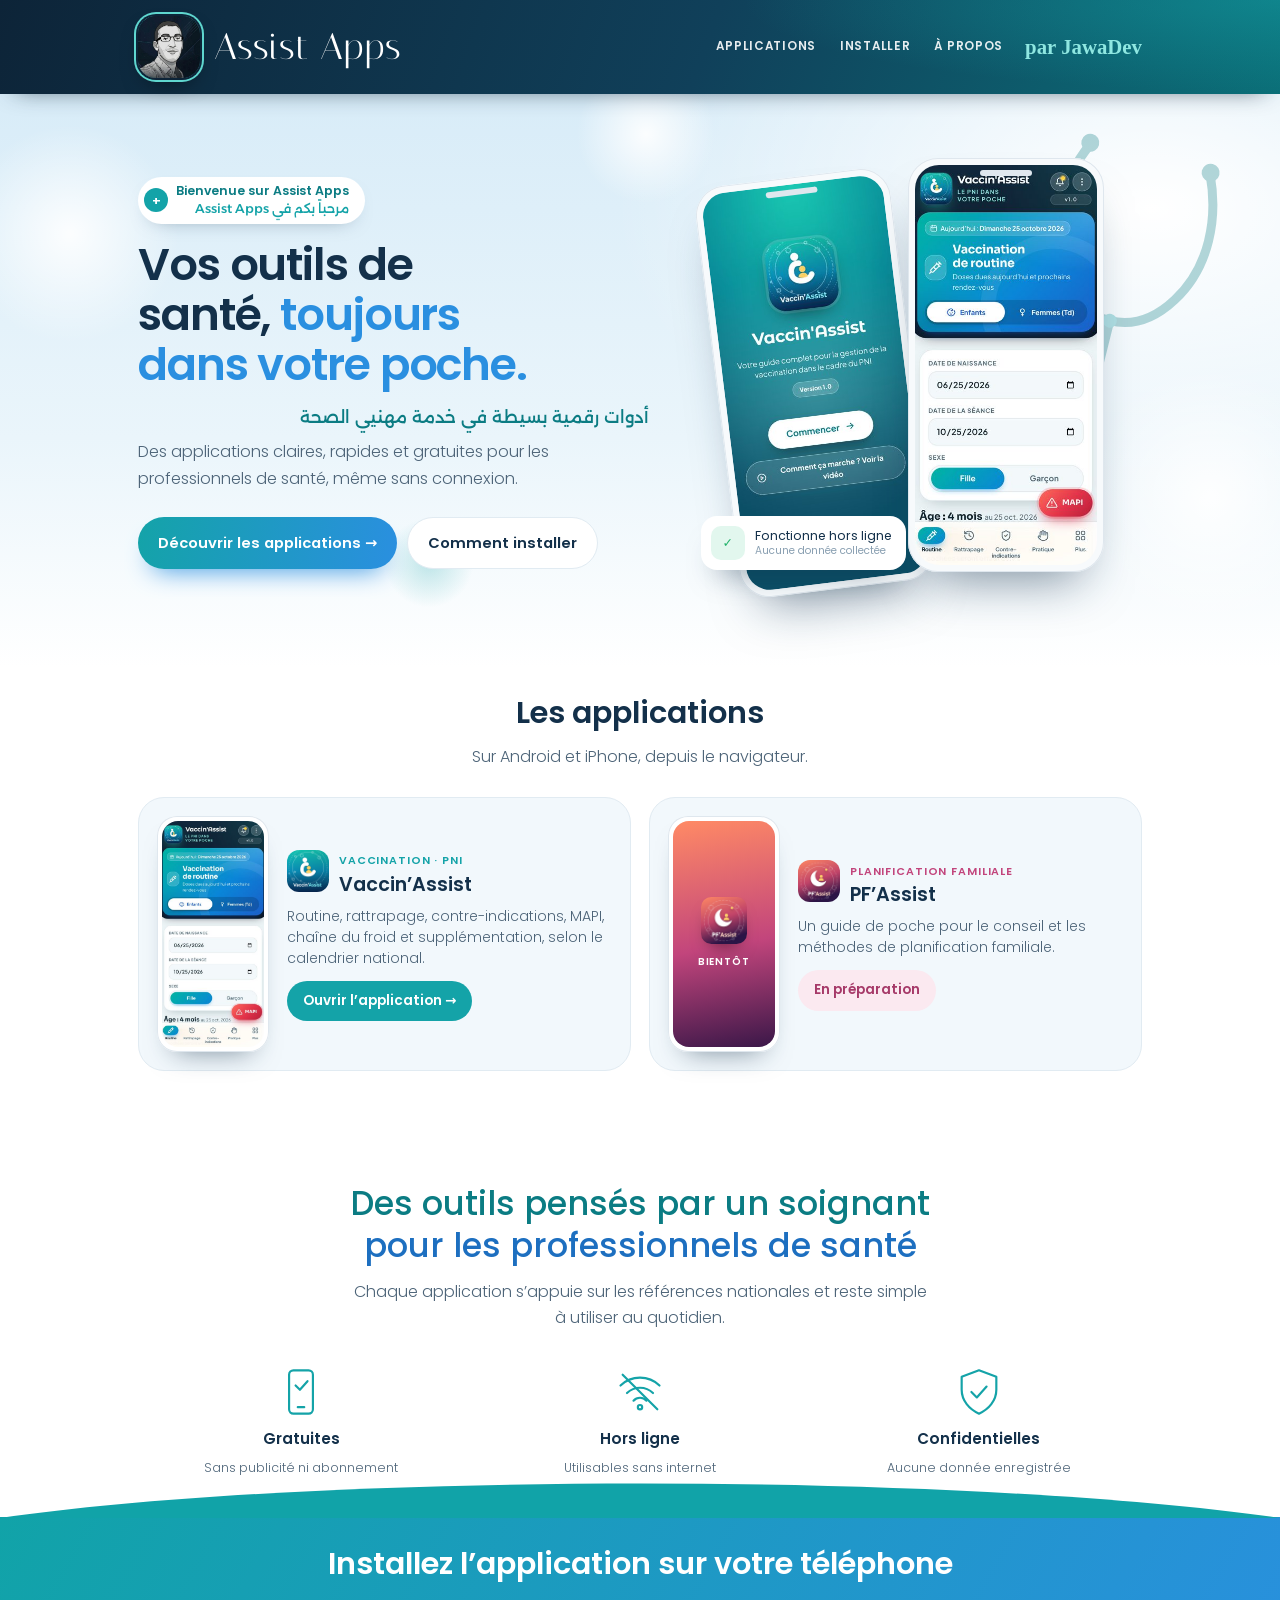
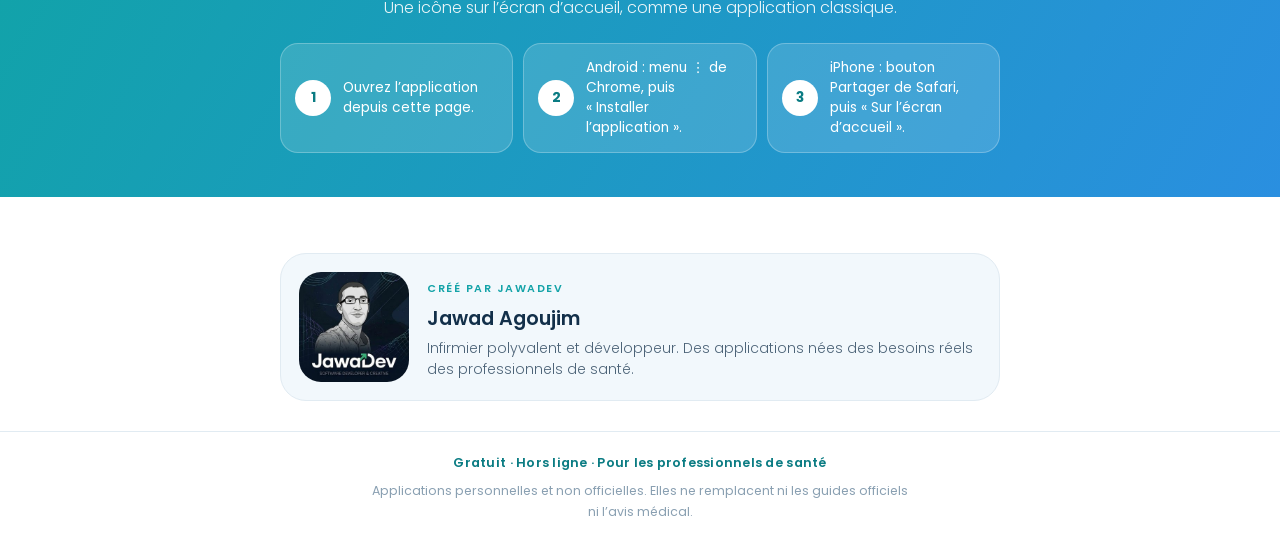
==== commit 25559acf: "Add files via upload" ====
--- a/index.html
+++ b/index.html
@@ -3,2963 +3,300 @@
 <head>
 <meta charset="utf-8">
 <meta name="viewport" content="width=device-width, initial-scale=1, viewport-fit=cover">
-<meta name="description" content="Guide de poche hors ligne pour la vaccination selon le PNI du Maroc. Application personnelle, non officielle.">
-<meta name="theme-color" content="#0a86d8">
-<link rel="manifest" href="manifest.webmanifest">
-<link rel="icon" type="image/png" sizes="32x32" href="icons/favicon-32.png">
-<link rel="apple-touch-icon" href="icons/apple-touch-icon.png">
-<meta name="mobile-web-app-capable" content="yes">
-<meta name="apple-mobile-web-app-capable" content="yes">
-<meta name="apple-mobile-web-app-status-bar-style" content="black-translucent">
-<meta name="apple-mobile-web-app-title" content="Vaccin'Assist">
-<style>body{margin:0}</style>
-<link rel="stylesheet" href="fonts/fonts.css">
-<title>Vaccin'Assist PNI</title>
+<title>Assist Apps</title>
+<meta name="description" content="Assist Apps par JawaDev : applications de poche pour les professionnels de santé, réalisées par Jawad Agoujim, infirmier. Gratuites, hors ligne, non officielles.">
+<meta name="theme-color" content="#0d2438">
+<link rel="icon" type="image/jpeg" href="assets/jawadev-avatar.jpg">
+<link rel="preconnect" href="https://fonts.googleapis.com">
+<link rel="preconnect" href="https://fonts.gstatic.com" crossorigin>
+<link rel="stylesheet" href="https://fonts.googleapis.com/css2?family=Italiana&family=Dancing+Script:wght@600&family=Poppins:wght@300;400;500;600;700&family=Alexandria:wght@500&display=swap">
 <style>
-/* Layout: Android app shell. Gradient app bar with the screen title and its sub-switch, scrolling content of rounded cards, bottom navigation with 4 destinations. On wide screens the app sits in a borderless phone frame. */
+/* Clean medical site: white page, sky-blue and teal, a soft clinical hero with phones showing the real apps, line icons, a teal wave band. */
 :root {
-  --bg: #edf4f6;
-  --stage: #dce8ec;
-  --surface: #ffffff;
-  --surface-2: #f3f8fa;
-  --ink: #0c2530;
-  --muted: #587280;
-  --line: #dbe7eb;
-  --accent: #0a8fb8;
-  --accent-ink: #ffffff;
-  --grad-a: #00b5a3;
-  --grad-b: #0a86d8;
-  --grad-c: #1b5fc9;
-  --crescent: #ff4b5c;
-  --glow-a: rgb(0 181 163 / .35);
-  --glow-b: rgb(10 134 216 / .30);
-  --shadow: 0 14px 34px -18px rgb(12 60 80 / .35);
-  --nav-bg: rgb(255 255 255 / .86);
-  --ok: #138a52; --ok-bg: #dff5ea;
-  --due: #a35a00; --due-bg: #fff0d6;
-  --late: #c22a35; --late-bg: #fde3e5;
-  --soon: #2f5866; --soon-bg: #e4eef1;
-  /* PNI calendar colors, as printed on the official national calendar */
-  --v-hb: #b9bcbe; --v-bcg: #56c2f5; --v-vpo: #f6a800; --v-penta: #8c8f91;
-  --v-pcv: #0c5591; --v-rota: #22aa0f; --v-vpi: #fff04f; --v-rr: #ff88d6;
-  --v-dtc: #ff7f78; --v-hpv: #7ae86f; --v-td: #c9a3ff;
-  --v-vitd: #ffd23f; --v-vita: #ffa552; --v-fer: #d9a38c;
-  --bezel: #0b0f12;
-  --font-brand: "Montserrat Alternates", "Sora", "Segoe UI", system-ui, sans-serif;
-  --font-display: "Sora", "Segoe UI", system-ui, sans-serif;
-  --font-body: "Plus Jakarta Sans", "Segoe UI", system-ui, sans-serif;
-  --font-data: "JetBrains Mono", ui-monospace, "SFMono-Regular", monospace;
-  --r-card: 24px;
-  --r-field: 16px;
-}
-@media (prefers-color-scheme: dark) {
-  :root:not([data-theme="light"]) {
-    --bg: #07151a; --stage: #040c10; --surface: #0f222a; --surface-2: #0b1b21; --ink: #e3f1f4; --muted: #8fb1bb; --line: #1d3842;
-    --accent: #3fd0df; --accent-ink: #032029;
-    --grad-a: #00a596; --grad-b: #0a74c2; --grad-c: #1a4fb0;
-    --glow-a: rgb(0 181 163 / .22); --glow-b: rgb(10 134 216 / .22);
-    --shadow: 0 16px 36px -18px rgb(0 0 0 / .7); --nav-bg: rgb(12 28 34 / .88);
-    --ok: #6fdba0; --ok-bg: #12382a; --due: #f6c46e; --due-bg: #3a2b11;
-    --late: #ff9aa2; --late-bg: #46191e; --soon: #b3cdd5; --soon-bg: #17303a;
-    color-scheme: dark;
-  }
-}
-:root[data-theme="dark"] {
-  --bg: #07151a; --stage: #040c10; --surface: #0f222a; --surface-2: #0b1b21; --ink: #e3f1f4; --muted: #8fb1bb; --line: #1d3842;
-  --accent: #3fd0df; --accent-ink: #032029;
-  --grad-a: #00a596; --grad-b: #0a74c2; --grad-c: #1a4fb0;
-  --glow-a: rgb(0 181 163 / .22); --glow-b: rgb(10 134 216 / .22);
-  --shadow: 0 16px 36px -18px rgb(0 0 0 / .7); --nav-bg: rgb(12 28 34 / .88);
-  --ok: #6fdba0; --ok-bg: #12382a; --due: #f6c46e; --due-bg: #3a2b11;
-  --late: #ff9aa2; --late-bg: #46191e; --soon: #b3cdd5; --soon-bg: #17303a;
-  color-scheme: dark;
+  --white: #ffffff; --mist: #f2f8fc; --sky: #e3f1fa; --ink: #13304a; --text: #4d6478; --faint: #8aa0b2; --line: #e1ebf2;
+  --teal: #14a3a8; --teal-d: #0b7c83; --blue: #2a8fe0; --blue-d: #1d6fc0; --green: #22b26a;
+  --font: "Poppins", "Segoe UI", system-ui, sans-serif;
+  --arabic: "Alexandria", "Noto Kufi Arabic", "Segoe UI", sans-serif;
+  color-scheme: light;
 }
 * { box-sizing: border-box; }
-[hidden] { display: none !important; }
-html, body { min-height: 100%; }
-body { margin: 0; background: var(--bg); color: var(--ink); font-family: var(--font-body); font-size: 16px; line-height: 1.5; -webkit-font-smoothing: antialiased; }
-svg.i { width: 22px; height: 22px; flex: none; fill: none; stroke: currentColor; stroke-width: 2; stroke-linecap: round; stroke-linejoin: round; }
-
-/* ---------- Shell (phone) ---------- */
-.stage { min-height: 100%; }
-.device { position: relative; background: var(--bg); min-height: 100vh; }
-.statusbar, .camera { display: none; }
-.scroller { padding-bottom: calc(92px + env(safe-area-inset-bottom, 0px)); }
-
-/* ---------- App bar ---------- */
-.appbar { position: relative; color: #fff; border-radius: 0 0 30px 30px;
-  background: radial-gradient(90% 120% at 100% 0%, rgb(31 201 178 / .16), transparent 60%), linear-gradient(165deg, #12293d, #0a1724);
-  padding-left: max(12px, env(safe-area-inset-left, 0px)); padding-right: max(12px, env(safe-area-inset-right, 0px));
-  padding-block: 14px 12px; display: grid; gap: 14px; box-shadow: 0 14px 30px -22px rgb(0 0 0 / .7); }
-.appbar .brandrow { padding-inline: 6px; }
-.pillar { position: relative; overflow: hidden; display: grid; gap: 14px; padding: 16px 14px 14px; border-radius: 24px;
-  background:
-    radial-gradient(120% 90% at 100% 0%, rgb(255 255 255 / .22), transparent 55%),
-    radial-gradient(80% 70% at 0% 100%, rgb(0 0 0 / .14), transparent 60%),
-    linear-gradient(135deg, var(--grad-a), var(--grad-b) 60%, var(--grad-c));
-  box-shadow: inset 0 1px 0 rgb(255 255 255 / .25), 0 10px 22px -14px var(--grad-c); transition: background .3s; }
-.pillar::after { content: ""; position: absolute; inset: auto -60px -90px auto; width: 220px; height: 220px; border-radius: 50%;
-  border: 28px solid rgb(255 255 255 / .08); pointer-events: none; }
-.brandrow { display: flex; align-items: center; gap: 14px; position: relative; z-index: 1; }
-.logo { width: 76px; height: 76px; flex: none; border-radius: 21px; box-shadow: 0 0 0 1px rgb(255 255 255 / .12), 0 14px 30px -10px rgb(31 201 178 / .6); }
-.brand { display: grid; gap: 5px; line-height: 1.15; min-width: 0; }
-.brand h1 { font-family: var(--font-brand); font-weight: 700; font-size: 1.7rem; line-height: 1; margin: 0; letter-spacing: -.025em; }
-.brand h1 .beta { vertical-align: middle; margin-left: 4px; background: rgb(255 255 255 / .2); color: #fff; border: 1px solid rgb(255 255 255 / .35); }
-.beta { display: inline-block; font-family: var(--font-body); font-size: .62rem; font-weight: 800; letter-spacing: .04em; padding: 2px 8px; border-radius: 99px; background: var(--due-bg); color: var(--due); white-space: nowrap; }
-.brand > span { font-size: .68rem; font-weight: 700; text-transform: uppercase; letter-spacing: .12em; color: #7fe6d5; line-height: 1.3; text-wrap: balance; }
-.offline { margin-left: auto; display: inline-flex; align-items: center; gap: 6px; font-size: .7rem; font-weight: 700; padding: 6px 10px; border-radius: 99px; background: rgb(255 255 255 / .16); border: 1px solid rgb(255 255 255 / .25); white-space: nowrap; }
-.offline i { width: 7px; height: 7px; border-radius: 50%; background: #7dffc4; box-shadow: 0 0 0 3px rgb(125 255 196 / .25); }
-.hdate { position: relative; z-index: 1; justify-self: start; display: inline-flex; align-items: center; gap: 6px; font-size: .76rem; font-weight: 500; padding: 4px 11px 4px 9px; border-radius: 99px; background: rgb(255 255 255 / .16); border: 1px solid rgb(255 255 255 / .26); }
-.hdate svg { width: 14px; height: 14px; }
-.hdate b { font-weight: 700; }
-.screenhead { display: flex; align-items: center; gap: 12px; position: relative; z-index: 1; }
-.screenicon { width: 48px; height: 48px; border-radius: 16px; display: grid; place-items: center; background: rgb(255 255 255 / .18); border: 1px solid rgb(255 255 255 / .28); backdrop-filter: blur(6px); }
-.screenicon svg { width: 26px; height: 26px; }
-.screenhead h2 { font-family: var(--font-display); font-weight: 700; font-size: 1.42rem; line-height: 1.15; margin: 0; letter-spacing: -.015em; text-wrap: balance; }
-.screenhead p { margin: 2px 0 0; font-size: .82rem; opacity: .88; }
-.subnav { display: grid; grid-auto-flow: column; grid-auto-columns: 1fr; gap: 4px; padding: 4px; border-radius: 99px; background: rgb(0 0 0 / .16); position: relative; z-index: 1; }
-.subnav button { font: inherit; font-weight: 700; font-size: .86rem; color: #fff; display: inline-flex; align-items: center; justify-content: center; gap: 8px; padding: 10px 12px; border-radius: 99px; border: 0; background: transparent; cursor: pointer; transition: background .2s, color .2s; min-width: 0; }
-.subnav button svg { width: 18px; height: 18px; }
-.subnav button[aria-selected="true"] { background: #fff; color: var(--grad-c); box-shadow: 0 6px 16px -8px rgb(0 0 0 / .45); }
-
-/* ---------- Content ---------- */
-.wrap { padding-left: max(16px, env(safe-area-inset-left, 0px)); padding-right: max(16px, env(safe-area-inset-right, 0px)); padding-block: 4px 24px; max-width: 680px; margin: 0 auto; }
-section { display: grid; gap: 16px; padding-top: 18px; }
-section:not([hidden]) { animation: rise .28s cubic-bezier(.2,.8,.2,1) both; }
-@keyframes rise { from { transform: translateY(8px); opacity: .4; } to { transform: none; opacity: 1; } }
-.form { display: grid; grid-template-columns: repeat(auto-fit, minmax(150px, 1fr)); gap: 14px; background: var(--surface); border: 1px solid var(--line); border-radius: var(--r-card); padding: 16px; box-shadow: var(--shadow); }
-label { display: grid; gap: 6px; font-size: .72rem; font-weight: 700; color: var(--muted); text-transform: uppercase; letter-spacing: .07em; min-width: 0; }
-input, select { font: inherit; font-size: 1rem; font-weight: 600; color: var(--ink); background: var(--surface-2); border: 1.5px solid var(--line); border-radius: var(--r-field); padding: 12px 14px; width: 100%; min-width: 0; text-transform: none; letter-spacing: 0; transition: border-color .2s, box-shadow .2s; }
-input:focus, select:focus { border-color: var(--accent); box-shadow: 0 0 0 4px var(--glow-b); outline: none; }
-.seg { display: flex; gap: 6px; padding: 4px; border-radius: 99px; background: var(--surface-2); border: 1.5px solid var(--line); }
-.seg button { flex: 1; font: inherit; font-weight: 700; font-size: .95rem; padding: 9px; border-radius: 99px; border: 0; background: transparent; color: var(--muted); cursor: pointer; text-transform: none; letter-spacing: 0; transition: background .2s, color .2s; }
-.seg button[aria-pressed="true"] { background: linear-gradient(135deg, var(--grad-a), var(--grad-b)); color: #fff; box-shadow: 0 6px 14px -8px var(--grad-b); }
-button { -webkit-tap-highlight-color: transparent; }
-button:active { transform: scale(.97); }
-.tab:focus-visible, button:focus-visible, input:focus-visible, select:focus-visible, a:focus-visible { outline: 3px solid var(--accent); outline-offset: 2px; }
-.age { font-family: var(--font-display); font-weight: 700; font-size: 1.2rem; }
-.age small { font-family: var(--font-body); font-weight: 500; color: var(--muted); font-size: .85rem; }
-.exnote { margin: 6px 0 10px; padding: 10px 12px; border-radius: 14px; border: 1.5px dashed var(--due); background: var(--due-bg); color: var(--due); font-size: .82rem; font-weight: 600; line-height: 1.4; }
-.ex-tag { display: inline-block; margin-right: 8px; padding: 2px 9px; border-radius: 99px; background: var(--due); color: #fff; font-size: .7rem; font-weight: 800; letter-spacing: .04em; text-transform: uppercase; }
-.summary { display: grid; grid-template-columns: repeat(3, minmax(0, 1fr)); gap: 10px; }
-.stat { border-radius: 22px; padding: 14px 12px; display: grid; gap: 4px; min-width: 0; }
-.stat b { font-family: var(--font-display); font-weight: 800; font-size: 1.75rem; line-height: 1; font-variant-numeric: tabular-nums; overflow-wrap: anywhere; }
-.stat span { font-size: .76rem; font-weight: 700; }
-.s-late { background: var(--late-bg); color: var(--late); }
-.s-due { background: var(--due-bg); color: var(--due); }
-.s-next { background: var(--soon-bg); color: var(--soon); }
-.next { position: relative; overflow: hidden; color: #fff; border-radius: var(--r-card); padding: 18px 18px 16px; display: grid; gap: 6px;
-  background: radial-gradient(90% 120% at 100% 0%, rgb(255 255 255 / .22), transparent 60%), linear-gradient(135deg, var(--grad-a), var(--grad-b)); box-shadow: 0 18px 34px -20px var(--grad-b); }
-.next.ok { background: radial-gradient(90% 120% at 100% 0%, rgb(255 255 255 / .22), transparent 60%), linear-gradient(135deg, #12b57a, #0a9a8e); box-shadow: 0 18px 34px -20px #0a9a8e; }
-.next .lbl { font-size: .72rem; text-transform: uppercase; letter-spacing: .08em; font-weight: 700; opacity: .88; }
-.next .d { font-family: var(--font-display); font-weight: 700; font-size: 1.25rem; line-height: 1.25; }
-.next .note { color: rgb(255 255 255 / .9); }
-.next .chip { box-shadow: 0 0 0 2px rgb(255 255 255 / .55); }
-.visits { display: grid; gap: 12px; }
-.visit { background: var(--surface); border: 1px solid var(--line); border-radius: var(--r-card); padding: 14px 16px; display: grid; gap: 8px; box-shadow: var(--shadow); }
-.vhead { display: flex; justify-content: space-between; align-items: baseline; gap: 8px; flex-wrap: wrap; }
-.vage { font-family: var(--font-display); font-weight: 700; font-size: 1.05rem; }
-.vdate { font-family: var(--font-data); font-size: .82rem; color: var(--muted); font-variant-numeric: tabular-nums; }
-.vnum { font-family: var(--font-data); font-size: .7rem; font-weight: 600; color: var(--accent); text-transform: uppercase; letter-spacing: .08em; }
-.dose { display: grid; grid-template-columns: auto minmax(0, 1fr) auto; gap: 10px; align-items: center; padding: 8px 0; border-top: 1px dashed var(--line); }
-.dose:first-of-type { border-top: 0; }
-.chip { font-family: var(--font-data); font-size: .76rem; font-weight: 600; padding: 5px 10px; border-radius: 99px; color: #10242b; min-width: 64px; text-align: center; display: inline-block; }
-.dname { font-size: .85rem; color: var(--muted); min-width: 0; }
-.pill { font-size: .7rem; font-weight: 700; padding: 5px 10px; border-radius: 99px; white-space: nowrap; }
-.dname .pill { white-space: normal; display: inline-block; line-height: 1.3; }
-.p-late { background: var(--late-bg); color: var(--late); }
-.p-due { background: var(--due-bg); color: var(--due); }
-.p-soon { background: var(--soon-bg); color: var(--soon); }
-.moved { display: block; font-size: .72rem; font-weight: 600; font-style: italic; color: var(--due); margin-top: 4px; line-height: 1.35; }
-.next .moved { color: rgba(255,255,255,.92); }
-.p-done { background: var(--ok-bg); color: var(--ok); }
-.give { display: flex; align-items: center; gap: 6px; font-size: .78rem; color: var(--muted); cursor: pointer; text-transform: none; letter-spacing: 0; font-weight: 500; }
-.give input { width: 22px; height: 22px; accent-color: var(--ok); padding: 0; }
-.dose.done .chip { opacity: .45; }
-.note { font-size: .82rem; color: var(--muted); }
-.hint { position: relative; background: var(--soon-bg); color: var(--soon); border-radius: 20px; padding: 12px 14px 12px 46px; font-size: .86rem; }
-.hint::before { content: ""; position: absolute; left: 14px; top: 12px; width: 20px; height: 20px; background: currentColor;
-  -webkit-mask: url("data:image/svg+xml,%3Csvg xmlns='http://www.w3.org/2000/svg' viewBox='0 0 24 24' fill='none' stroke='black' stroke-width='2.2' stroke-linecap='round'%3E%3Ccircle cx='12' cy='12' r='10'/%3E%3Cpath d='M12 16v-5M12 8h.01'/%3E%3C/svg%3E") center / contain no-repeat;
-          mask: url("data:image/svg+xml,%3Csvg xmlns='http://www.w3.org/2000/svg' viewBox='0 0 24 24' fill='none' stroke='black' stroke-width='2.2' stroke-linecap='round'%3E%3Ccircle cx='12' cy='12' r='10'/%3E%3Cpath d='M12 16v-5M12 8h.01'/%3E%3C/svg%3E") center / contain no-repeat; }
-.empty { color: var(--muted); text-align: center; padding: 28px 12px; background: var(--surface); border: 1.5px dashed var(--line); border-radius: var(--r-card); margin: 0; }
-.tablewrap { overflow-x: auto; background: var(--surface); border: 1px solid var(--line); border-radius: var(--r-card); box-shadow: var(--shadow); }
-table { border-collapse: collapse; width: 100%; font-size: .88rem; }
-th, td { padding: 11px 12px; text-align: left; border-bottom: 1px solid var(--line); vertical-align: top; }
-tr:last-child td { border-bottom: 0; }
-th { font-size: .68rem; text-transform: uppercase; letter-spacing: .07em; color: var(--muted); background: var(--surface-2); }
-td .chip { margin: 2px 4px 2px 0; }
-.counts { display: grid; background: var(--surface); border: 1px solid var(--line); border-radius: var(--r-card); padding: 4px 16px; box-shadow: var(--shadow); }
-.crow { display: grid; grid-template-columns: minmax(0, 1fr) auto; gap: 8px 12px; align-items: center; padding: 12px 0; border-top: 1px solid var(--line); }
-.crow:first-child { border-top: 0; }
-.crow .cl { display: grid; gap: 3px; min-width: 0; }
-.crow .cl .chip { justify-self: start; }
-.crow .cl small { color: var(--muted); font-size: .76rem; }
-.step { display: flex; align-items: center; gap: 6px; padding: 3px; border-radius: 99px; background: var(--surface-2); border: 1.5px solid var(--line); }
-.step button { font: inherit; font-weight: 800; font-size: 1.05rem; width: 34px; height: 34px; border-radius: 50%; border: 0; background: var(--surface); color: var(--accent); cursor: pointer; box-shadow: 0 2px 6px -2px rgb(0 0 0 / .2); }
-.step output { font-family: var(--font-data); font-weight: 600; min-width: 1.6em; text-align: center; font-size: 1.05rem; }
-.crow .last { grid-column: 1 / -1; display: flex; align-items: center; gap: 8px; font-size: .78rem; color: var(--muted); text-transform: none; letter-spacing: 0; font-weight: 500; }
-.crow .last { flex-wrap: wrap; }
-.crow .last input { width: auto; flex: 1 1 150px; padding: 8px 10px; font-size: .9rem; border-radius: 12px; }
-.toggle { display: flex; align-items: center; gap: 12px; background: var(--surface); border: 1px solid var(--line); border-radius: 99px; padding: 12px 18px; font-size: .95rem; color: var(--ink); text-transform: none; letter-spacing: 0; font-weight: 700; cursor: pointer; box-shadow: var(--shadow); }
-.toggle input { width: 22px; height: 22px; accent-color: var(--accent); padding: 0; flex: none; }
-.chips { display: flex; flex-wrap: wrap; gap: 6px; }
-.btn { font: inherit; font-weight: 700; padding: 11px 18px; border-radius: 99px; border: 0; color: #fff; cursor: pointer; justify-self: start;
-  background: linear-gradient(135deg, var(--grad-a), var(--grad-b)); box-shadow: 0 10px 20px -12px var(--grad-b); }
-.rules { font-size: .84rem; color: var(--muted); display: grid; gap: 8px; margin: 0; padding: 16px 16px 16px 34px; background: var(--surface); border: 1px solid var(--line); border-radius: var(--r-card); }
-.rules li::marker { color: var(--accent); }
-.docgroup { display: grid; gap: 10px; }
-.docgroup h2 { font-family: var(--font-display); font-weight: 700; font-size: .78rem; margin: 4px 0 0; color: var(--muted); text-transform: uppercase; letter-spacing: .09em; }
-.doc { display: grid; grid-template-columns: 46px minmax(0, 1fr) auto; gap: 2px 12px; align-items: center; background: var(--surface); border: 1px solid var(--line); border-radius: var(--r-card); padding: 14px; box-shadow: var(--shadow); }
-.doc::before { content: "PDF"; grid-row: 1 / span 3; width: 46px; height: 54px; border-radius: 14px; display: grid; place-items: center; font-family: var(--font-data); font-size: .7rem; font-weight: 600; color: #fff; background: linear-gradient(160deg, var(--crescent), #c8243a); }
-.doc b { font-size: .95rem; grid-column: 2; }
-.doc p { margin: 0; font-size: .8rem; color: var(--muted); grid-column: 2; }
-.doc .meta { font-family: var(--font-data); font-size: .7rem; color: var(--muted); grid-column: 2; }
-.doc a { grid-column: 3; grid-row: 1 / span 3; font-weight: 700; font-size: .85rem; text-decoration: none; padding: 10px 16px; border-radius: 99px; color: #fff; white-space: nowrap; background: linear-gradient(135deg, var(--grad-a), var(--grad-b)); }
-@media (max-width: 380px) { .doc { grid-template-columns: 40px minmax(0, 1fr); } .doc::before { width: 40px; height: 48px; } .doc a { grid-column: 2; grid-row: auto; justify-self: start; margin-top: 6px; } }
-footer { font-size: .74rem; color: var(--muted); padding-top: 18px; margin-top: 8px; text-align: center; text-wrap: balance; }
-
-/* ---------- Sécurité ---------- */
-.subnav button { padding-inline: 8px; font-size: .82rem; }
-.vpick { display: flex; flex-wrap: wrap; gap: 8px; }
-.vpick button { font: inherit; font-family: var(--font-data); font-size: .8rem; font-weight: 600; padding: 7px 12px; border-radius: 99px; border: 2px solid transparent; cursor: pointer; color: #10242b; opacity: .45; transition: opacity .15s; }
-.vpick button[aria-pressed="true"] { opacity: 1; border-color: var(--ink); }
-.cardhead { display: flex; justify-content: space-between; align-items: center; gap: 8px; flex-wrap: wrap; }
-.cardhead h3, .card h3 { font-family: var(--font-display); font-weight: 700; font-size: 1rem; margin: 0; }
-.linkbtn { font: inherit; font-size: .8rem; font-weight: 700; color: var(--accent); background: none; border: 0; cursor: pointer; padding: 4px; }
-.card { background: var(--surface); border: 1px solid var(--line); border-radius: var(--r-card); padding: 16px; display: grid; gap: 12px; box-shadow: var(--shadow); min-width: 0; }
-.qs { display: grid; }
-.q { display: grid; grid-template-columns: minmax(0, 1fr) auto; gap: 12px; align-items: center; padding: 12px 0; border-top: 1px solid var(--line); cursor: pointer; text-transform: none; letter-spacing: 0; font-size: .92rem; font-weight: 600; color: var(--ink); }
-.q:first-child { border-top: 0; }
-.q small { display: block; font-weight: 500; font-size: .76rem; color: var(--muted); margin-top: 2px; }
-.q select { width: auto; padding: 8px 10px; font-size: .85rem; }
-.sw { appearance: none; -webkit-appearance: none; width: 46px; height: 28px; border-radius: 99px; background: var(--line); position: relative; cursor: pointer; border: 0; padding: 0; transition: background .2s; flex: none; }
-.sw::after { content: ""; position: absolute; top: 3px; left: 3px; width: 22px; height: 22px; border-radius: 50%; background: #fff; box-shadow: 0 1px 4px rgb(0 0 0 / .3); transition: transform .2s; }
-.sw:checked { background: linear-gradient(135deg, var(--grad-a), var(--grad-b)); }
-.sw:checked::after { transform: translateX(18px); }
-.verdicts { display: grid; gap: 10px; }
-.vd { background: var(--surface); border: 1px solid var(--line); border-radius: 20px; padding: 12px 14px; display: grid; gap: 6px; }
-.vd .top { display: flex; align-items: center; justify-content: space-between; gap: 8px; }
-.vd ul { margin: 0; padding-left: 18px; font-size: .82rem; color: var(--muted); display: grid; gap: 3px; }
-.vd.stop { border-color: var(--late); background: var(--late-bg); }
-.vd.defer { border-color: var(--due); background: var(--due-bg); }
-.vd.stop ul, .vd.defer ul { color: var(--ink); }
-.banner { border-radius: var(--r-card); padding: 16px 18px; color: #fff; display: grid; gap: 4px; }
-.banner b { font-family: var(--font-display); font-size: 1.15rem; }
-.banner span { font-size: .85rem; opacity: .92; }
-.banner.ok { background: linear-gradient(135deg, #12b57a, #0a9a8e); }
-.banner.defer { background: linear-gradient(135deg, #f2a516, #e0701b); }
-.banner.stop { background: linear-gradient(135deg, #f0465a, #b81f3a); }
-.false-ci { display: grid; gap: 8px; margin: 0; padding: 0; list-style: none; }
-.false-ci li { display: grid; grid-template-columns: 22px minmax(0, 1fr); gap: 8px; font-size: .86rem; }
-.false-ci li::before { content: "✓"; width: 22px; height: 22px; border-radius: 50%; display: grid; place-items: center; font-size: .75rem; font-weight: 800; color: var(--ok); background: var(--ok-bg); }
-.card ul.ci { margin: 0; padding-left: 18px; font-size: .86rem; display: grid; gap: 4px; }
-.tag { font-size: .68rem; font-weight: 700; padding: 3px 8px; border-radius: 99px; background: var(--soon-bg); color: var(--soon); }
-.tag.live { background: var(--due-bg); color: var(--due); }
-.src-line { font-size: .74rem; color: var(--muted); }
-
-/* ---------- Pratique ---------- */
-.facts { display: grid; grid-template-columns: auto minmax(0, 1fr); gap: 8px 12px; margin: 0; font-size: .88rem; }
-.facts dt { font-size: .68rem; font-weight: 700; text-transform: uppercase; letter-spacing: .07em; color: var(--muted); padding-top: 3px; }
-.facts dd { margin: 0; }
-.route { font-size: .72rem; font-weight: 700; padding: 4px 10px; border-radius: 99px; color: #fff; background: linear-gradient(135deg, #00b5a3, #0a86d8); white-space: nowrap; }
-.route.oral { background: linear-gradient(135deg, #f2a516, #e0701b); }
-.route.id { background: linear-gradient(135deg, #8b5cf6, #6d28d9); }
-.route.sc { background: linear-gradient(135deg, #ec4899, #be185d); }
-.bodymap { display: grid; grid-template-columns: minmax(0, 1fr); gap: 12px; }
-.bodymap svg { width: 100%; max-width: 340px; height: auto; justify-self: center; }
-.bodymap .sil { fill: var(--surface-2); stroke: var(--line); stroke-width: 2; }
-.bodymap .lbl { font-family: var(--font-body); font-size: 11px; font-weight: 700; fill: var(--muted); }
-.bodymap .pin text { font-family: var(--font-data); font-size: 11px; font-weight: 600; fill: #10242b; }
-.bodymap .ln { stroke: var(--muted); stroke-width: 1.2; stroke-dasharray: 3 3; fill: none; }
-.legend { display: grid; gap: 8px; margin: 0; padding: 0; list-style: none; font-size: .84rem; }
-.legend li { display: grid; grid-template-columns: auto minmax(0, 1fr); gap: 10px; align-items: center; }
-.steps { margin: 0; padding-left: 20px; display: grid; gap: 6px; font-size: .88rem; }
-.steps li::marker { color: var(--accent); font-weight: 700; }
-.warnline { font-size: .82rem; font-weight: 600; color: var(--late); background: var(--late-bg); border-radius: 14px; padding: 8px 12px; }
-
-
-/* ---------- MAPI ---------- */
-/* Une couleur par pilier : barre d'application, onglet actif, boutons et carte du prochain rendez-vous */
-.device[data-screen="ratt"]  { --grad-a: #a172f7; --grad-b: #7440e0; --grad-c: #4c1d95; }
-.device[data-screen="secu"]  { --grad-a: #f7a21b; --grad-b: #e86a14; --grad-c: #b8400c; }
-.device[data-screen="prat"]  { --grad-a: #1fc98e; --grad-b: #0a9a6c; --grad-c: #06704f; }
-.device[data-screen="cal"]   { --grad-a: #4f8df7; --grad-b: #4f46e5; --grad-c: #3730a3; }
-.device[data-screen="docs"]  { --grad-a: #e05ad0; --grad-b: #b0259f; --grad-c: #761a6c; }
-.device[data-screen="mapi"]  { --grad-a: #ff6a5c; --grad-b: #e2334a; --grad-c: #a3173a; }
-.fab { position: fixed; right: max(16px, env(safe-area-inset-right, 0px)); bottom: calc(92px + var(--upd-h, 0px) + env(safe-area-inset-bottom, 0px)); transition: bottom .3s; z-index: 25;
-  display: flex; align-items: center; gap: 8px; height: 52px; padding: 0 18px 0 14px; border: 0; border-radius: 99px; cursor: pointer;
-  font: inherit; font-family: var(--font-display); font-weight: 700; font-size: .9rem; color: #fff;
-  background: linear-gradient(135deg, #ff6a5c, #e2334a 55%, #b81f3a); box-shadow: 0 14px 26px -12px #e2334a, 0 0 0 4px rgb(226 51 74 / .16); }
-.fab svg { width: 22px; height: 22px; }
-.fab[hidden] { display: none; }
-.vs { table-layout: fixed; }
-.vs th, .vs td { padding: 9px 8px; overflow-wrap: break-word; }
-.vs th:first-child, .vs td:first-child { width: 25%; font-weight: 700; font-size: .7rem; color: var(--muted); }
-.vs th.vag { color: var(--soon); } .vs th.ana { color: var(--late); }
-.vs td { font-size: .8rem; }
-.vs td.ana { background: var(--late-bg); color: var(--ink); }
-.deadlines { display: grid; grid-template-columns: repeat(3, minmax(0, 1fr)); gap: 8px; }
-.dl { border-radius: 20px; padding: 12px 10px; color: #fff; display: grid; gap: 2px; align-content: start; }
-.dl b { font-family: var(--font-display); font-size: 1.45rem; line-height: 1.1; }
-.dl span { font-size: .74rem; font-weight: 700; }
-.dl small { font-size: .7rem; opacity: .9; line-height: 1.3; }
-.dl.d24 { background: linear-gradient(150deg, #f0465a, #a3173a); }
-.dl.d48 { background: linear-gradient(150deg, #f2a516, #d4561b); }
-.dl.d30 { background: linear-gradient(150deg, #00b5a3, #0a86d8); }
-.card h4 { font-family: var(--font-display); font-size: .78rem; text-transform: uppercase; letter-spacing: .08em; color: var(--muted); margin: 4px 0 -4px; }
-.contact { display: grid; gap: 8px; padding: 14px; border-radius: 20px; background: var(--surface-2); border: 1px solid var(--line); font-size: .86rem; }
-.contact b { font-family: var(--font-display); font-size: .95rem; }
-.contact a { color: var(--accent); font-weight: 700; overflow-wrap: anywhere; }
-.contact .src { font-size: .72rem; color: var(--muted); }
-.callbtn { justify-self: start; text-decoration: none; color: #fff !important; padding: 9px 16px; border-radius: 99px; background: linear-gradient(135deg, #00b5a3, #0a86d8); }
-.fx { display: grid; gap: 10px; }
-.fx > div { display: grid; grid-template-columns: auto minmax(0, 1fr); gap: 10px; align-items: start; font-size: .84rem; padding-top: 10px; border-top: 1px solid var(--line); }
-.fx > div:first-child { border-top: 0; padding-top: 0; }
-.fx .chip { margin-top: 1px; }
-
-/* ---------- Chaîne du froid ---------- */
-.device[data-screen="froid"] { --grad-a: #12c2dc; --grad-b: #0b8aa8; --grad-c: #0d566e; }
-.temp { display: grid; grid-template-columns: auto minmax(0, 1fr); gap: 14px; align-items: center; border-radius: var(--r-card); padding: 16px 18px; color: #fff;
-  background: radial-gradient(90% 120% at 100% 0%, rgb(255 255 255 / .25), transparent 60%), linear-gradient(135deg, #12c2dc, #0b8aa8 60%, #0d566e); box-shadow: 0 18px 34px -20px #0b8aa8; }
-.temp b { font-family: var(--font-display); font-size: 1.9rem; line-height: 1; white-space: nowrap; }
-.temp span { font-size: .82rem; opacity: .95; }
-.temp svg { width: 40px; height: 40px; stroke: #fff; }
-.fridge { border: 2px solid var(--line); border-radius: 22px; overflow: hidden; display: grid; background: var(--surface-2); }
-.fridge > div { display: grid; gap: 6px; padding: 10px 12px; border-top: 2px solid var(--line); }
-.fridge > div:first-child { border-top: 0; }
-.fridge .zl { font-size: .68rem; font-weight: 700; text-transform: uppercase; letter-spacing: .07em; color: var(--muted); }
-.fridge .zt { font-size: .84rem; }
-.fridge .frz { background: linear-gradient(135deg, rgb(18 194 220 / .18), rgb(11 138 168 / .1)); }
-.fridge .door { background: var(--late-bg); }
-.fridge .door .zt { color: var(--late); font-weight: 700; }
-.rank { display: grid; gap: 14px; }
-.rank h4 { margin: 0 0 6px; }
-.rank ol { margin: 0; padding: 0; list-style: none; display: grid; gap: 5px; counter-reset: r; }
-.rank li { display: flex; flex-wrap: wrap; align-items: center; gap: 5px; counter-increment: r; }
-.rank li::before { content: counter(r); width: 20px; height: 20px; border-radius: 50%; display: grid; place-items: center; font-size: .7rem; font-weight: 800; color: #fff; background: linear-gradient(135deg, var(--grad-a), var(--grad-b)); }
-.rank .ends { display: flex; justify-content: space-between; font-size: .7rem; color: var(--muted); margin-top: 4px; }
-.vvm { display: grid; grid-template-columns: repeat(4, minmax(0, 1fr)); gap: 8px; }
-.vvm button { font: inherit; display: grid; justify-items: center; gap: 6px; padding: 10px 4px; border-radius: 18px; border: 2px solid var(--line); background: var(--surface); color: var(--ink); cursor: pointer; font-size: .72rem; font-weight: 700; }
-.vvm button[aria-pressed="true"] { border-color: var(--ink); box-shadow: var(--shadow); }
-.vvm svg { width: 46px; height: 46px; }
-.verdict { border-radius: 18px; padding: 12px 14px; display: grid; gap: 3px; font-size: .86rem; }
-.verdict b { font-family: var(--font-display); font-size: 1rem; }
-.verdict.ok { background: var(--ok-bg); color: var(--ok); }
-.verdict.warn { background: var(--due-bg); color: var(--due); }
-.verdict.no { background: var(--late-bg); color: var(--late); }
-.verdict span { color: var(--ink); }
-.shake { display: grid; grid-template-columns: auto minmax(0, 1fr) minmax(0, 1fr); gap: 8px 10px; align-items: center; font-size: .78rem; }
-.shake .h { font-size: .66rem; font-weight: 700; text-transform: uppercase; letter-spacing: .06em; color: var(--muted); text-align: center; }
-.shake .t { font-size: .68rem; font-weight: 700; color: var(--muted); writing-mode: vertical-rl; transform: rotate(180deg); text-align: center; }
-.shake figure { margin: 0; display: grid; justify-items: center; gap: 4px; text-align: center; padding: 8px 4px; border-radius: 16px; background: var(--surface-2); }
-.shake figure svg { width: 44px; height: 70px; }
-.shake .res { font-weight: 800; font-size: .72rem; padding: 4px 8px; border-radius: 99px; text-align: center; }
-.shake .res.ok { background: var(--ok-bg); color: var(--ok); }
-.shake .res.no { background: var(--late-bg); color: var(--late); }
-.vtable td:first-child { white-space: nowrap; }
-
-/* ---------- Recherche ---------- */
-.searchbtn { flex: none; width: 40px; height: 40px; border-radius: 50%; display: grid; place-items: center; border: 1px solid rgb(255 255 255 / .3); background: rgb(255 255 255 / .18); color: #fff; cursor: pointer; padding: 0; }
-.searchbtn svg { width: 20px; height: 20px; }
-.search { position: fixed; inset: 0; z-index: 40; display: flex; flex-direction: column; background: var(--bg); }
-.search[hidden] { display: none; }
-.search .sbar { display: flex; align-items: center; gap: 10px; color: #fff; border-radius: 0 0 28px 28px;
-  padding: 14px max(16px, env(safe-area-inset-right, 0px)) 16px max(16px, env(safe-area-inset-left, 0px));
-  background: linear-gradient(135deg, var(--grad-a), var(--grad-b) 60%, var(--grad-c)); }
-.search .field { flex: 1; display: flex; align-items: center; gap: 8px; min-width: 0; padding: 0 14px; height: 48px; border-radius: 99px; background: var(--surface); color: var(--muted); box-shadow: 0 10px 24px -14px rgb(0 0 0 / .5); }
-.search .field svg { width: 20px; height: 20px; flex: none; }
-.search input { flex: 1; min-width: 0; border: 0; outline: 0; background: transparent; font: inherit; font-size: 1rem; color: var(--ink); padding: 0; height: 100%; box-shadow: none; }
-.search .close { flex: none; width: 40px; height: 40px; border-radius: 50%; border: 0; background: rgb(255 255 255 / .18); color: #fff; font: inherit; font-size: 1.3rem; cursor: pointer; }
-.search .sres { flex: 1; overflow-y: auto; padding: 14px max(16px, env(safe-area-inset-right, 0px)) 24px max(16px, env(safe-area-inset-left, 0px)); display: grid; align-content: start; gap: 10px; }
-.search .sum { font-size: .76rem; font-weight: 700; color: var(--muted); text-transform: uppercase; letter-spacing: .07em; margin: 2px 2px 0; }
-.sr { font: inherit; text-align: left; color: var(--ink); display: grid; gap: 4px; padding: 12px 14px; border-radius: 20px; border: 1px solid var(--line); background: var(--surface); box-shadow: var(--shadow); cursor: pointer; }
-.sr .where { display: flex; align-items: center; gap: 6px; font-size: .68rem; font-weight: 700; text-transform: uppercase; letter-spacing: .06em; color: var(--muted); }
-.sr .where i { width: 8px; height: 8px; border-radius: 50%; flex: none; }
-.sr b { font-family: var(--font-display); font-size: .95rem; }
-.sr span.snip { font-size: .82rem; color: var(--muted); line-height: 1.4; }
-.sr mark { background: var(--due-bg); color: var(--ink); border-radius: 4px; padding: 0 2px; }
-.sugg { display: flex; flex-wrap: wrap; gap: 8px; }
-.sugg button { font: inherit; font-size: .84rem; font-weight: 700; padding: 8px 14px; border-radius: 99px; border: 1px solid var(--line); background: var(--surface); color: var(--ink); cursor: pointer; }
-.flash { animation: flash 1.8s ease-out; }
-section[role=tabpanel] > * , #prat-vax > *, #secu-vax > *, #docs-list .doc { scroll-margin-top: 14px; }
-@media (max-width: 440px) { .offline { display: none; } .brandrow { gap: 10px; } .hacts { margin-left: auto; } .hbtn { height: 26px; font-size: .68rem; padding: 0 9px 0 8px; } }
-@keyframes flash { 0%, 35% { box-shadow: 0 0 0 3px var(--grad-b), var(--shadow); } 100% { box-shadow: 0 0 0 0 transparent, var(--shadow); } }
-
-/* ---------- À propos ---------- */
-.device[data-screen="about"] { --grad-a: #5b7c99; --grad-b: #33506e; --grad-c: #1c2f45; }
-.idcard { grid-template-columns: minmax(0, 1fr); justify-items: center; text-align: center; gap: 14px; }
-.idcard img { display: block; width: 170px; height: 170px; object-fit: cover; border-radius: 26px; background: #0b1a2b; box-shadow: 0 10px 20px -12px rgb(0 0 0 / .5); }
-.idcard p { margin: 0; font-size: .86rem; }
-.ab-who { display: grid; gap: 2px; }
-.ab-who b { font-size: 1.05rem; color: var(--ink); }
-.ab-who span { font-size: .8rem; color: var(--muted); }
-.profile { display: grid; grid-template-columns: auto minmax(0, 1fr); gap: 14px; align-items: center; }
-.avatar { width: 64px; height: 64px; border-radius: 50%; display: grid; place-items: center; color: #fff; font-family: var(--font-display); font-weight: 700; font-size: 1.4rem;
-  background: linear-gradient(135deg, var(--grad-a), var(--grad-b)); box-shadow: 0 10px 20px -12px var(--grad-b); }
-.profile b { font-family: var(--font-display); font-size: 1.1rem; display: block; }
-.profile span { font-size: .84rem; color: var(--muted); }
-.contacts { display: grid; gap: 10px; }
-.ct { display: grid; grid-template-columns: 44px minmax(0, 1fr) auto; gap: 12px; align-items: center; padding: 10px 12px; border-radius: 20px; background: var(--surface-2); border: 1px solid var(--line); text-decoration: none; color: var(--ink); }
-.ct .ico { width: 44px; height: 44px; border-radius: 14px; display: grid; place-items: center; color: #fff; }
-.ct .ico svg { width: 22px; height: 22px; }
-.ct small { display: block; font-size: .68rem; font-weight: 700; color: var(--muted); text-transform: uppercase; letter-spacing: .07em; }
-.ct span.v { font-weight: 600; font-size: .9rem; overflow-wrap: anywhere; }
-.ct .go { font-size: .78rem; font-weight: 700; color: var(--accent); }
-.ct.todo-ct { opacity: .65; }
-.pillars { display: grid; grid-template-columns: repeat(2, minmax(0, 1fr)); gap: 8px; margin: 0; padding: 0; list-style: none; }
-.pillars li { display: flex; align-items: center; gap: 8px; font-size: .82rem; font-weight: 600; padding: 9px 10px; border-radius: 14px; background: var(--surface-2); }
-.pillars li i { width: 10px; height: 10px; border-radius: 50%; flex: none; }
-textarea { font: inherit; font-size: 1rem; color: var(--ink); background: var(--surface-2); border: 1.5px solid var(--line); border-radius: var(--r-field); padding: 12px 14px; width: 100%; min-height: 130px; resize: vertical; text-transform: none; letter-spacing: 0; }
-textarea:focus { border-color: var(--accent); box-shadow: 0 0 0 4px var(--glow-b); outline: none; }
-.sendrow { display: flex; flex-wrap: wrap; gap: 10px; }
-.btn.wa { background: linear-gradient(135deg, #25d366, #128c4a); box-shadow: 0 10px 20px -12px #128c4a; }
-.btn.ml { background: linear-gradient(135deg, #5b7c99, #33506e); }
-.btn[disabled] { opacity: .45; cursor: not-allowed; }
-.ndot { width: 8px; height: 8px; border-radius: 50%; background: #ffd23f; box-shadow: 0 0 0 2px rgb(255 210 63 / .35); margin-left: 2px; }
-.device[data-screen="seance"] { --grad-a: #8fd14f; --grad-b: #5a9a1c; --grad-c: #34620c; }
-.device[data-screen="supp"] { --grad-a: #f2b82e; --grad-b: #c98306; --grad-c: #7a4a02; }
-.supp-card { display: grid; gap: 8px; }
-.supp-row { display: grid; grid-template-columns: auto minmax(0,1fr) auto; align-items: center; gap: 10px; padding: 10px 0; border-top: 1px solid var(--line); }
-.supp-row:first-of-type { border-top: 0; }
-.supp-row .dname small { display: block; color: var(--muted); font-size: .76rem; }
-.sea-note { margin: 0; font-size: .86rem; color: var(--muted); }
-.sea-prog { display: flex; align-items: center; gap: 10px; flex-wrap: wrap; }
-.sea-prog h3 { margin: 0; }
-.sea-prog #sea-count { font-family: var(--font-data); font-size: .76rem; font-weight: 700; color: #3f7612; background: #ecf7df; border-radius: 99px; padding: 3px 9px; }
-.sea-reset { margin-left: auto; font: inherit; font-size: .76rem; font-weight: 700; color: var(--muted); background: none; border: 0; cursor: pointer; text-decoration: underline; }
-.sea-check { display: grid; gap: 14px; }
-.sea-check h4 { margin: 0 0 6px; font-size: .74rem; text-transform: uppercase; letter-spacing: .07em; color: #3f7612; }
-.sea-check label { text-transform: none; letter-spacing: normal; font-weight: 500; color: var(--ink); display: grid; grid-template-columns: 24px minmax(0, 1fr); gap: 10px; align-items: start; padding: 9px 4px; border-top: 1px solid var(--line); font-size: .9rem; cursor: pointer; }
-.sea-check input { width: 20px; height: 20px; margin: 1px 0 0; accent-color: #5a9a1c; }
-.sea-check input:checked + span { color: var(--muted); text-decoration: line-through; }
-.sea-times { display: grid; grid-template-columns: repeat(3, minmax(0, 1fr)); gap: 8px; }
-.sea-times div { background: #ecf7df; border-radius: 14px; padding: 10px; text-align: center; display: grid; gap: 2px; }
-.sea-times b { color: #34620c; font-size: .9rem; }
-.sea-times span { font-size: .76rem; color: var(--muted); }
-.sea-say { display: grid; gap: 8px; }
-.sea-say div { border-radius: 14px; padding: 10px 12px; font-size: .9rem; display: grid; gap: 2px; }
-.sea-say small { font-size: .68rem; font-weight: 800; text-transform: uppercase; letter-spacing: .07em; }
-.sea-say .no { background: #fdecee; color: #8b1d2c; }
-.sea-say .yes { background: #ecf7df; color: #2f560c; }
-.sea-link { font: inherit; font-weight: 700; color: #3f7612; background: none; border: 0; padding: 0; cursor: pointer; text-decoration: underline; text-align: left; }
-.device[data-screen="news"] { --grad-a: #f2c230; --grad-b: #d4920a; --grad-c: #8a5a04; }
-.newslist { display: grid; gap: 14px; }
-.news { position: relative; padding-left: 20px; }
-.news::before { content: ""; position: absolute; left: 0; top: 18px; bottom: 18px; width: 4px; border-radius: 4px; background: linear-gradient(#f2c230, #d4920a); }
-.news .nhead { display: flex; flex-wrap: wrap; align-items: center; gap: 8px; }
-.news .ntag { font-size: .68rem; font-weight: 800; text-transform: uppercase; letter-spacing: .06em; color: #8a5a04; background: #fdf1cf; border-radius: 99px; padding: 4px 10px; }
-.news .ndate { font-family: var(--font-data); font-size: .72rem; color: var(--muted); margin-left: auto; }
-.news h3 { margin: 0; font-family: var(--font-display); font-size: 1.05rem; line-height: 1.3; }
-.news ul { margin: 0; padding-left: 18px; display: grid; gap: 5px; font-size: .9rem; }
-.news .nact { display: flex; flex-wrap: wrap; gap: 8px; }
-.news .nact a, .news .nact button { font: inherit; font-size: .8rem; font-weight: 700; padding: 8px 14px; border-radius: 99px; border: 1px solid var(--line); background: var(--surface); color: #8a5a04; cursor: pointer; text-decoration: none; }
-.news.is-new::after { content: "Nouveau"; position: absolute; top: -9px; right: 14px; font-size: .64rem; font-weight: 800; color: #fff; background: #e2334a; border-radius: 99px; padding: 3px 9px; }
-.hacts { flex: none; display: flex; flex-direction: row; align-self: flex-start; gap: 6px; }
-@media (max-width: 374px) { .logo { width: 60px; height: 60px; border-radius: 17px; } .brand h1 { font-size: 1.3rem; } .brand h1 .beta { margin-left: 0; } .brand > span { font-size: .68rem; } .hbtn span { font-size: .66rem; } }
-@media (max-width: 340px) { .subnav button svg { display: none; } .subnav button { padding-inline: 6px; } }
-.hbtn-exit { background: rgb(226 51 74 / .22) !important; border-color: rgb(255 120 135 / .45) !important; }
-.exitdlg { position: fixed; inset: 0; z-index: 70; display: grid; }
-.exitdlg[hidden] { display: none; }
-.ex-bg { position: absolute; inset: 0; background: rgb(8 20 28 / .55); animation: mo-fade .2s ease both; }
-.ex-box { position: relative; background: var(--surface); color: var(--ink); text-align: center; display: grid; justify-items: center; gap: 8px; }
-.ex-box h2 { margin: 4px 0 0; font-family: var(--font-display); font-size: 1.2rem; }
-.ex-box p { margin: 0; color: var(--muted); font-size: .92rem; }
-.ex-btns { display: grid; grid-template-columns: 1fr 1fr; gap: 10px; width: 100%; margin-top: 12px; }
-.ex-btns button { font: inherit; font-weight: 800; font-size: .95rem; padding: 13px 10px; border-radius: 16px; cursor: pointer; border: 0; }
-.ex-no { background: var(--surface-2); color: var(--ink); border: 1.5px solid var(--line) !important; }
-.ex-yes { background: linear-gradient(135deg, #ff6a5c, #e2334a); color: #fff; box-shadow: 0 10px 20px -10px #e2334a; }
-.ex-ic { width: 56px; height: 56px; border-radius: 50%; display: grid; place-items: center; background: #fdecee; color: #e2334a; }
-.ex-ic svg { width: 28px; height: 28px; }
-/* Confirmation de sortie : panneau du bas */
-.exitdlg[data-v="sheet"] { align-items: end; }
-.exitdlg[data-v="sheet"] .ex-box { border-radius: 26px 26px 0 0; padding: 22px 20px calc(26px + env(safe-area-inset-bottom, 0px)); animation: mo-up .25s cubic-bezier(.2,.9,.3,1) both; }
-.exitdlg[data-v="sheet"] .ex-ic { width: 44px; height: 44px; }
-.hbtn { display: flex; align-items: center; gap: 6px; height: 30px; padding: 0 11px 0 9px; border-radius: 99px; border: 1px solid rgb(255 255 255 / .3); background: rgb(255 255 255 / .18); color: #fff; font-family: inherit; font-size: .72rem; font-weight: 700; line-height: 1; cursor: pointer; white-space: nowrap; }
-.hbtn:hover { background: rgb(255 255 255 / .28); }
-.hbtn svg { width: 15px; height: 15px; flex: none; }
-.offline { display: none; }
-.hacts { margin-left: auto; }
-/* En-tête compact : cloche + menu ⋮ */
-.appbar .brandrow { z-index: 30; }
-.hacts { position: relative; flex-direction: row; align-self: flex-start; gap: 6px; }
-.hbtn-ic { width: 36px; height: 36px !important; padding: 0 !important; justify-content: center; position: relative; }
-.hbtn-ic svg { width: 18px !important; height: 18px !important; }
-.hbtn-ic .ndot { position: absolute; top: 6px; right: 7px; margin: 0; }
-.hbtn-ic[aria-expanded="true"] { background: rgb(255 255 255 / .3); }
-.hacts { flex-wrap: wrap; justify-content: flex-end; width: 78px; row-gap: 6px; }
-.hver { flex-basis: 100%; text-align: center; font-size: .62rem; font-weight: 700; letter-spacing: .08em; line-height: 1; padding: 4px 0; border-radius: 999px; color: rgb(255 255 255 / .82); background: rgb(255 255 255 / .1); border: 1px solid rgb(255 255 255 / .16); }
-.hmenu { position: absolute; right: 0; top: calc(100% + 8px); min-width: 210px; display: grid; padding: 6px; border-radius: 16px; background: var(--surface); color: var(--ink); border: 1px solid var(--line); box-shadow: 0 16px 40px -10px rgb(0 0 0 / .5); animation: mo-fade .15s ease both; }
-.hmenu[hidden] { display: none; }
-.hmenu hr { border: 0; border-top: 1px solid var(--line); margin: 4px 8px; }
-.hmi { display: flex; align-items: center; gap: 12px; padding: 11px 12px; border: 0; border-radius: 10px; background: none; color: inherit; font: inherit; font-size: .88rem; font-weight: 600; text-align: left; cursor: pointer; white-space: nowrap; }
-.hmi:hover, .hmi:focus-visible { background: var(--surface-2); outline: none; }
-.hmi svg { width: 18px; height: 18px; flex: none; color: var(--muted); }
-.hmi-exit, .hmi-exit svg { color: #e2334a; }
-.aboutbtn { flex: none; width: 40px; height: 40px; border-radius: 50%; display: grid; place-items: center; border: 1px solid rgb(255 255 255 / .3); background: rgb(255 255 255 / .18); color: #fff; cursor: pointer; padding: 0; }
-.aboutbtn svg { width: 20px; height: 20px; }
-
-/* ---------- Bottom navigation ---------- */
-.bottomnav { position: fixed; left: 0; right: 0; bottom: 0; z-index: 20; display: grid; grid-template-columns: repeat(5, minmax(0, 1fr)); gap: 0;
-  padding-left: max(4px, env(safe-area-inset-left, 0px)); padding-right: max(4px, env(safe-area-inset-right, 0px)); padding-top: 8px; padding-bottom: calc(10px + env(safe-area-inset-bottom, 0px));
-  background: var(--nav-bg); backdrop-filter: blur(18px) saturate(1.4); -webkit-backdrop-filter: blur(18px) saturate(1.4); border-top: 1px solid var(--line); }
-.tab { font: inherit; display: grid; justify-items: center; align-content: start; gap: 4px; padding: 2px 0; border: 0; background: transparent; color: var(--muted); cursor: pointer; font-size: .7rem; font-weight: 700; line-height: 1.15; text-align: center; min-width: 0; min-height: 52px; overflow-wrap: normal; letter-spacing: -.01em; }
-@media (max-width: 374px) { .tab { font-size: .64rem; } }
-.tab .ic { width: 52px; height: 32px; border-radius: 99px; display: grid; place-items: center; transition: background .25s, color .25s, width .25s; }
-.tab[aria-selected="true"] { color: var(--ink); }
-.tab[aria-selected="true"] .ic { color: #fff; background: linear-gradient(135deg, var(--grad-a), var(--grad-b)); box-shadow: 0 8px 16px -8px var(--grad-b); }
-
-/* ---------- Panneau « Plus » ---------- */
-.more { position: fixed; inset: 0; z-index: 19; }
-.device:has(.more:not([hidden])) .fab { display: none; }
-.more[hidden] { display: none; }
-.more-bg { position: absolute; inset: 0; background: rgb(8 20 28 / .45); animation: mo-fade .2s ease both; }
-.sheet { position: absolute; left: 0; right: 0; bottom: 0; background: var(--surface); border-radius: 26px 26px 0 0; padding: 10px 16px calc(96px + env(safe-area-inset-bottom, 0px)); box-shadow: 0 -20px 40px -20px rgb(0 0 0 / .4); animation: mo-up .25s cubic-bezier(.2,.9,.3,1) both; }
-.sheet .grab { display: block; width: 44px; height: 5px; border-radius: 5px; background: var(--line); margin: 0 auto 12px; }
-.sheet h2 { margin: 0 4px 12px; font-family: var(--font-display); font-size: 1.05rem; }
-.tiles { display: grid; gap: 10px; }
-.tile { display: grid; grid-template-columns: 52px minmax(0, 1fr); align-items: center; gap: 4px 14px; width: 100%; padding: 14px; border: 1px solid var(--line); border-radius: 18px; background: var(--bg); color: var(--ink); font: inherit; text-align: left; cursor: pointer; min-height: 72px; }
-.tile .ti { grid-row: span 2; width: 52px; height: 52px; border-radius: 16px; display: grid; place-items: center; color: #fff; }
-.tile .ti svg { width: 26px; height: 26px; }
-.tile b { font-family: var(--font-display); font-size: 1rem; }
-.tile small { color: var(--muted); font-size: .8rem; line-height: 1.3; }
-.tile[aria-current="true"] { border-color: currentColor; box-shadow: 0 0 0 2px var(--grad-b) inset; }
-/* Grille compacte (3 colonnes) : icône au-dessus du titre, sans sous-titre */
-.tiles { grid-template-columns: repeat(3, minmax(0, 1fr)); }
-.tile { grid-template-columns: 1fr; justify-items: center; text-align: center; gap: 8px; padding: 14px 6px 12px; }
-.tile .ti { grid-row: auto; width: 50px; height: 50px; }
-.tile b { font-size: .82rem; line-height: 1.2; max-width: 100%; overflow-wrap: break-word; hyphens: auto; }
-@media (max-width: 374px) { .tiles { gap: 8px; } .tile { padding: 12px 4px 10px; } .tile b { font-size: .74rem; } }
-.tile small { display: none; }
-.tile.soon { border-style: dashed; border-width: 2px; background: transparent; color: var(--muted); }
-.tile.soon .ti { background: linear-gradient(135deg, var(--grad-a), var(--grad-b)); opacity: .55; }
-.tile.soon b { color: var(--muted); }
-.soon-box { grid-column: 1 / -1; display: grid; justify-items: center; text-align: center; gap: 8px; padding: 8px 8px 4px; }
-.soon-box .ti { width: 56px; height: 56px; border-radius: 18px; display: grid; place-items: center; color: #fff; background: linear-gradient(135deg, var(--grad-a), var(--grad-b)); }
-.soon-box .ti svg { width: 28px; height: 28px; }
-.soon-box b { font-family: var(--font-display); font-size: 1.1rem; color: var(--ink); }
-.soon-box p { margin: 0; color: var(--muted); font-size: .9rem; line-height: 1.45; }
-.soon-box .acts { display: flex; align-items: center; gap: 16px; margin-top: 8px; }
-.soon-box .sea-link { color: var(--muted); }
-.soon-box .btn { background: linear-gradient(135deg, var(--grad-a), var(--grad-b)); }
-@keyframes mo-fade { from { opacity: 0; } }
-@keyframes mo-up { from { transform: translateY(100%); } }
-
-/* ---------- Phone frame on wide screens ---------- */
-.splash { position: fixed; inset: 0; z-index: 60; display: flex; flex-direction: column; align-items: center; justify-content: space-between; padding: 64px 28px 34px; color: #fff; text-align: center; overflow: hidden;
-  background: radial-gradient(120% 80% at 50% 0%, #19c9b2 0%, #0a8f9a 45%, #0b4f66 100%); transition: opacity .45s ease, transform .45s ease; }
-.splash.out { opacity: 0; transform: scale(1.04); pointer-events: none; }
-.splash[hidden] { display: none; }
-.sp-glow { position: absolute; width: 520px; height: 520px; left: 50%; top: 18%; margin-left: -260px; border-radius: 50%; background: radial-gradient(closest-side, rgb(255 255 255 / .18), transparent); pointer-events: none; }
-.sp-main { position: relative; flex: 1; display: flex; flex-direction: column; align-items: center; justify-content: center; gap: 12px; }
-.sp-logo { width: 132px; height: 132px; border-radius: 32px; box-shadow: 0 18px 40px -14px rgb(0 0 0 / .55), 0 0 0 5px rgb(255 255 255 / .14); animation: sp-pop .7s cubic-bezier(.2,.9,.3,1.2) both; }
-.sp-name { margin: 10px 0 0; font-family: var(--font-brand); font-size: 2rem; font-weight: 700; letter-spacing: -.01em; }
-.sp-tag { margin: 0; max-width: 290px; font-size: .92rem; opacity: .9; line-height: 1.45; }
-.sp-beta { font-size: .72rem; font-weight: 700; padding: 5px 12px; border-radius: 99px; background: rgb(255 255 255 / .16); border: 1px solid rgb(255 255 255 / .3); }
-.sp-go { margin-top: 26px; display: inline-flex; align-items: center; gap: 10px; padding: 15px 34px; border: 0; border-radius: 99px; background: #fff; color: #0a7f8a; font: inherit; font-weight: 800; font-size: 1.05rem; cursor: pointer; box-shadow: 0 14px 30px -12px rgb(0 0 0 / .5); animation: sp-up .7s .25s ease both; }
-.sp-go:hover { transform: translateY(-1px); }
-.sp-go svg { width: 20px; height: 20px; }
-.sp-vid { margin-top: 6px; display: inline-flex; align-items: center; gap: 8px; padding: 10px 20px; border: 1px solid rgb(255 255 255 / .45); border-radius: 99px; background: rgb(255 255 255 / .12); color: #fff; font: inherit; font-weight: 700; font-size: .88rem; cursor: pointer; animation: sp-up .7s .4s ease both; }
-.sp-vid svg { width: 18px; height: 18px; }
-/* Carte « Nouvelle version disponible » (Google Play In-App Updates) */
-.upd { position: fixed; left: 12px; right: 12px; bottom: calc(92px + env(safe-area-inset-bottom, 0px)); z-index: 30; max-width: 520px; margin: 0 auto;
-  display: grid; grid-template-columns: 60px minmax(0, 1fr); gap: 6px 14px; align-items: center; padding: 20px 18px 14px;
-  background: var(--surface); border: 2px solid var(--grad-b); border-radius: 24px;
-  box-shadow: 0 0 0 6px color-mix(in srgb, var(--grad-b) 14%, transparent), 0 22px 46px -16px rgb(0 0 0 / .55); animation: upd-in .4s cubic-bezier(.2, .9, .3, 1.2); }
-.upd[hidden] { display: none; }
-.upd .ico { grid-row: span 2; width: 60px; height: 60px; border-radius: 18px; display: grid; place-items: center; color: #fff; background: linear-gradient(135deg, var(--grad-a), var(--grad-b)); box-shadow: 0 10px 20px -10px var(--grad-b); }
-.upd .ico svg { width: 30px; height: 30px; }
-.upd b { font-family: var(--font-display); font-size: 1.15rem; line-height: 1.25; color: var(--ink); }
-.upd small { font-size: .9rem; color: var(--muted); line-height: 1.4; }
-.upd .bar { grid-column: 1 / -1; height: 8px; border-radius: 99px; background: var(--surface-2); overflow: hidden; margin-top: 8px; }
-.upd .bar i { display: block; height: 100%; width: 0; border-radius: inherit; background: linear-gradient(90deg, var(--grad-a), var(--grad-b)); transition: width .3s; }
-.upd .acts { grid-column: 1 / -1; display: flex; justify-content: flex-end; align-items: center; gap: 10px; margin-top: 10px; }
-.upd .acts .linkbtn { font-size: .92rem; padding: 10px 8px; }
-.upd .acts .btn { padding: 12px 22px; font-size: 1rem; }
-/* Écran plein « Nouvelle version disponible » */
-.updfs { position: fixed; inset: 0; z-index: 55; display: flex; flex-direction: column; overflow: hidden; color: #fff;
-  background: radial-gradient(90% 55% at 70% 18%, rgb(25 201 178 / .28), transparent 70%), linear-gradient(180deg, #13222b 0%, #0a1218 55%, #05090c 100%);
-  padding: env(safe-area-inset-top, 0px) 0 calc(24px + env(safe-area-inset-bottom, 0px)); animation: mo-fade .35s ease; }
-.updfs[hidden] { display: none; }
-.updfs .stage { flex: 1; min-height: 0; position: relative; perspective: 1200px; display: flex; justify-content: center; align-items: flex-end;
-  -webkit-mask: linear-gradient(180deg, #000 62%, transparent 98%); mask: linear-gradient(180deg, #000 62%, transparent 98%); }
-.updfs .phone { position: relative; height: min(118%, 640px); aspect-ratio: 480 / 864; margin-bottom: -18%; border-radius: 13% / 7%; padding: 2.4%;
-  background: linear-gradient(140deg, #d9d2c6, #8f8a82 30%, #4a4a48 60%, #b9b2a6); transform: rotateZ(-9deg) rotateY(-14deg) rotateX(6deg);
-  box-shadow: 0 40px 80px -30px rgb(0 0 0 / .9), inset 0 0 0 1px rgb(255 255 255 / .25); animation: upd-float 6s ease-in-out infinite; }
-.updfs .phone::before { content: ""; position: absolute; inset: 1.4%; border-radius: inherit; background: #000; }
-.updfs .phone img { position: relative; display: block; width: 100%; height: 100%; object-fit: cover; object-position: top; border-radius: 11% / 6%; }
-.updfs .phone::after { content: ""; position: absolute; top: 4%; left: 50%; width: 30%; height: 4%; transform: translateX(-50%); border-radius: 99px; background: #000; }
-.updfs .txt { padding: 0 24px; display: grid; gap: 12px; max-width: 520px; width: 100%; margin: 0 auto; }
-.updfs h2 { margin: 0; font-family: var(--font-display); font-size: 1.75rem; line-height: 1.2; }
-.updfs h2 svg { width: 28px; height: 28px; vertical-align: -3px; margin-left: 4px; color: #ffc53d; fill: #ffc53d; stroke: #ffc53d; }
-.updfs p { margin: 0; font-size: 1rem; line-height: 1.5; color: rgb(255 255 255 / .82); }
-.updfs .go { margin-top: 10px; display: flex; align-items: center; justify-content: center; gap: 10px; width: 100%; min-height: 60px; border: 0; border-radius: 22px; cursor: pointer;
-  font: inherit; font-family: var(--font-display); font-weight: 700; font-size: 1.1rem; color: #0b4f66; background: #fff; box-shadow: 0 14px 30px -14px rgb(25 201 178 / .7); }
-.updfs .go svg { width: 24px; height: 24px; }
-.updfs .later { justify-self: center; font: inherit; font-weight: 600; font-size: .95rem; color: rgb(255 255 255 / .7); background: none; border: 0; padding: 10px 16px; cursor: pointer; }
-@keyframes upd-float { 50% { transform: rotateZ(-8deg) rotateY(-12deg) rotateX(6deg) translateY(-8px); } }
-@media (prefers-reduced-motion: reduce) { .updfs .phone { animation: none; } }
-@keyframes upd-in { from { transform: translateY(16px); opacity: 0; } }
-.vidov { position: fixed; inset: 0; z-index: 80; background: #000; display: flex; align-items: center; justify-content: center; }
-.vidov[hidden] { display: none; }
-.vidov video { width: 100%; height: 100%; object-fit: contain; background: #000; }
-.vid-x { position: absolute; top: calc(12px + env(safe-area-inset-top, 0px)); right: 12px; z-index: 1; width: 44px; height: 44px; border-radius: 50%; border: 0; background: rgb(255 255 255 / .2); color: #fff; font: inherit; font-size: 1.7rem; line-height: 1; cursor: pointer; }
-.ct-btn { width: 100%; font: inherit; text-align: left; cursor: pointer; }
-.sp-by { position: relative; display: flex; flex-direction: column; align-items: center; gap: 8px; font-size: .7rem; letter-spacing: .12em; text-transform: uppercase; opacity: .85; }
-.sp-by img { width: 64px; height: 64px; border-radius: 16px; object-fit: cover; background: #0b1a2b; }
-@keyframes sp-pop { from { opacity: 0; transform: scale(.7); } }
-@keyframes sp-up { from { opacity: 0; transform: translateY(14px); } }
-@media (prefers-reduced-motion: reduce) { .splash, .sp-logo, .sp-go { animation: none; transition: none; } }
-@media (min-width: 100000px) {
-  body { background: var(--stage); }
-  .stage { min-height: 100vh; display: grid; place-items: center; padding-block: 28px; padding-left: max(16px, env(safe-area-inset-left, 0px)); padding-right: max(16px, env(safe-area-inset-right, 0px));
-    background: radial-gradient(40% 50% at 25% 30%, var(--glow-a), transparent 70%), radial-gradient(40% 50% at 78% 72%, var(--glow-b), transparent 70%); }
-  .device { width: 412px; height: min(880px, calc(100vh - 56px)); min-height: 0; border-radius: 52px; border: 9px solid var(--bezel); overflow: hidden; display: flex; flex-direction: column;
-    box-shadow: 0 0 0 2px rgb(140 160 170 / .35), 0 40px 80px -30px rgb(0 30 45 / .55); }
-  .device::before, .device::after { content: ""; position: absolute; right: -13px; width: 4px; border-radius: 4px; background: var(--bezel); }
-  .device::before { top: 140px; height: 70px; }
-  .device::after { top: 230px; height: 44px; }
-  .statusbar { display: flex; justify-content: space-between; align-items: center; position: absolute; top: 0; left: 0; right: 0; z-index: 30; padding: 12px 26px 0; height: 38px; color: #fff; font-family: var(--font-body); font-weight: 700; font-size: .8rem; pointer-events: none; }
-  .statusbar .sys { display: flex; gap: 6px; align-items: center; }
-  .statusbar svg { width: 16px; height: 16px; fill: currentColor; stroke: none; }
-  .camera { display: block; position: absolute; top: 13px; left: 50%; width: 12px; height: 12px; margin-left: -6px; border-radius: 50%; background: var(--bezel); z-index: 31; box-shadow: inset 0 0 0 2px #1d2a31; }
-  .scroller { flex: 1; overflow-y: auto; padding-bottom: 12px; scrollbar-width: none; }
-  .scroller::-webkit-scrollbar { display: none; }
-  .appbar { padding-top: 46px; }
-  .bottomnav { position: relative; padding-bottom: 14px; }
-  .fab { position: absolute; right: 18px; bottom: 100px; }
-  .search { position: absolute; }
-  .splash { position: absolute; padding-top: 70px; }
-  .more { position: absolute; }
-  .exitdlg { position: absolute; }
-  .sheet { padding-bottom: 104px; }
-  .search .sbar { padding-top: 48px; }
-  .bottomnav::after { content: ""; position: absolute; bottom: 5px; left: 50%; width: 110px; height: 4px; margin-left: -55px; border-radius: 4px; background: var(--ink); opacity: .35; }
+html { background: var(--white); scroll-behavior: smooth; }
+body { margin: 0; background: var(--white); color: var(--text); font: 400 1rem/1.65 var(--font); -webkit-font-smoothing: antialiased; overflow-x: hidden; }
+.in { max-width: 1040px; margin: 0 auto; padding-left: max(18px, env(safe-area-inset-left, 0px)); padding-right: max(18px, env(safe-area-inset-right, 0px)); }
+h1, h2, h3 { color: var(--ink); font-family: var(--font); }
+
+/* Bandeau et en-tête */
+.strip { background: var(--teal-d); color: #e6fbfb; font-size: .76rem; text-align: center; padding-block: 7px; padding-top: calc(env(safe-area-inset-top, 0px) + 7px); }
+.strip span { opacity: .9; }
+header { position: sticky; top: 0; padding-top: env(safe-area-inset-top, 0px); z-index: 20; color: #fff;
+  background: radial-gradient(60% 140% at 100% 0%, rgb(20 163 168 / .45), transparent 70%), linear-gradient(110deg, #0d2438, #10405a 55%, #0b6f78);
+  box-shadow: 0 10px 24px -16px rgb(13 36 56 / .8); }
+header .logo b { color: #fff; }
+header .logo img { box-shadow: 0 0 0 2px #0d2438, 0 0 0 4px #5fd6cf, 0 10px 22px -8px rgb(0 0 0 / .6); }
+header nav a { color: rgb(255 255 255 / .9); }
+header nav a:hover { background: rgb(255 255 255 / .12); }
+header .sig { color: #8fe7e1; }
+.bar { display: flex; align-items: center; justify-content: space-between; gap: 12px; padding-block: 16px; }
+.logo { display: flex; align-items: center; gap: 10px; text-decoration: none; }
+.logo { gap: 14px; }
+.logo img { width: 62px; height: 62px; border-radius: 18px; object-fit: cover; }
+.logo b { display: block; font-family: "Italiana", "Cormorant Garamond", Georgia, "Times New Roman", serif; font-weight: 400; font-size: 2.3rem; color: var(--ink); line-height: 1; letter-spacing: .02em; }
+@media (max-width: 359px) { .logo { gap: 10px; } .logo img { width: 46px !important; height: 46px !important; border-radius: 14px !important; } .logo b { font-size: 1.7rem !important; } .sig { font-size: 1.1rem; } .feat h3 { font-size: .78rem !important; } }
+@media (max-width: 400px) { .logo img { width: 54px; height: 54px; border-radius: 16px; } .logo b { font-size: 2.05rem; } }
+.sig { font: 600 1.3rem/1 "Dancing Script", "Brush Script MT", cursive; color: var(--teal-d); text-decoration: none; white-space: nowrap; }
+.bar nav { margin-left: auto; }
+nav { display: flex; gap: 4px; }
+nav a { font-size: .74rem; font-weight: 600; letter-spacing: .06em; text-transform: uppercase; color: var(--ink); text-decoration: none; padding: 8px 10px; border-radius: 10px; }
+nav a:hover { background: var(--sky); }
+@media (max-width: 560px) { nav { display: none; } }
+.nav-cta { background: var(--teal); color: #fff !important; }
+
+/* Hero */
+.hero { position: relative; overflow: hidden; background: radial-gradient(70% 90% at 90% 20%, #ffffff 0%, transparent 60%), linear-gradient(180deg, #d8ecf8 0%, #eaf5fb 60%, #ffffff 100%); }
+.bokeh { position: absolute; inset: 0; pointer-events: none; }
+.bokeh i { position: absolute; border-radius: 50%; background: radial-gradient(circle, rgb(255 255 255 / .9), rgb(255 255 255 / 0) 70%); animation: drift 14s ease-in-out infinite alternate; }
+.bokeh i:nth-child(1) { width: 220px; height: 220px; left: -40px; top: 30px; }
+.bokeh i:nth-child(2) { width: 140px; height: 140px; left: 45%; top: -30px; animation-duration: 18s; }
+.bokeh i:nth-child(3) { width: 260px; height: 260px; right: -60px; bottom: 40px; animation-duration: 22s; }
+.bokeh i:nth-child(4) { width: 90px; height: 90px; left: 30%; bottom: 60px; background: radial-gradient(circle, rgb(20 163 168 / .25), transparent 70%); }
+@keyframes drift { to { transform: translate(30px, 24px) scale(1.08); } }
+.ecg { position: absolute; left: 0; right: 0; bottom: 6px; width: 100%; height: 60px; opacity: .35; }
+.ecg path { stroke-dasharray: 1400; stroke-dashoffset: 1400; animation: beat 4.5s linear infinite; }
+@keyframes beat { 0% { stroke-dashoffset: 1400; } 60%, 100% { stroke-dashoffset: 0; } }
+.hero-grid { position: relative; display: grid; gap: 30px; padding-block: 40px 56px; align-items: center; }
+@media (min-width: 820px) { .hero-grid { grid-template-columns: 1.05fr .95fr; padding-block: 64px 80px; } }
+.hello { display: inline-flex; align-items: center; gap: 8px; font-size: .78rem; font-weight: 600; color: var(--teal-d); background: #fff; padding: 6px 14px 6px 6px; border-radius: 999px; box-shadow: 0 8px 20px -14px rgb(19 48 74 / .5); }
+.hello > span { display: grid; line-height: 1.3; }
+.hello-ar { font: 500 .8rem/1.5 var(--arabic); text-align: right; color: var(--teal); }
+.hello { padding-right: 16px; }
+.hello i { display: grid; place-items: center; width: 24px; height: 24px; border-radius: 50%; background: var(--teal); color: #fff; font-style: normal; font-size: .8rem; }
+.hero h1 { margin: 16px 0 0; font-weight: 600; font-size: clamp(1.7rem, 7vw, 2.8rem); line-height: 1.12; letter-spacing: -.025em; text-wrap: balance; }
+.hero h1 em { font-style: normal; color: var(--blue); }
+.hero .ar { margin: 12px 0 0; font: 500 1.05rem/1.7 var(--arabic); color: var(--teal-d); }
+.hero p.lead { margin: 8px 0 0; max-width: 32rem; font-weight: 300; font-size: 1.02rem; }
+.btns { display: flex; flex-wrap: wrap; gap: 10px; margin-top: 24px; }
+.btn { display: inline-flex; align-items: center; gap: 8px; padding: 13px 20px; border-radius: 999px; font-weight: 600; font-size: .92rem; text-decoration: none; }
+.btn.main { background: linear-gradient(100deg, var(--teal), var(--blue)); color: #fff; box-shadow: 0 14px 26px -14px var(--blue); }
+.btn.alt { background: #fff; color: var(--ink); border: 1px solid var(--line); }
+
+/* Téléphones */
+.phones { position: relative; height: 430px; max-width: 420px; width: 100%; justify-self: center; }
+.phone { position: absolute; width: 196px; aspect-ratio: 360 / 760; border-radius: 30px; padding: 7px; background: #f7fafc; box-shadow: 0 30px 50px -24px rgb(19 48 74 / .55), inset 0 0 0 1px #dfe7ee; }
+.phone img, .phone .screen { display: block; width: 100%; height: 100%; border-radius: 24px; object-fit: cover; object-position: top; }
+.phone::before { content: ""; position: absolute; top: 12px; left: 50%; width: 52px; height: 6px; margin-left: -26px; border-radius: 9px; background: #dfe7ee; z-index: 1; }
+.p1 { left: 4%; top: 18px; transform: rotate(-7deg); animation: f1 6s ease-in-out infinite; }
+.p2 { right: 4%; top: 0; z-index: 2; animation: f2 6s ease-in-out infinite; }
+@keyframes f1 { 50% { transform: rotate(-7deg) translateY(-10px); } }
+@keyframes f2 { 50% { transform: translateY(10px); } }
+.badge { position: absolute; z-index: 3; left: 0; bottom: 18px; display: flex; align-items: center; gap: 10px; padding: 10px 14px 10px 10px; border-radius: 16px; background: #fff; box-shadow: 0 18px 30px -18px rgb(19 48 74 / .6); font-size: .78rem; line-height: 1.3; color: var(--ink); animation: f2 7s ease-in-out infinite; }
+.badge b { display: grid; place-items: center; width: 34px; height: 34px; border-radius: 10px; background: #e2f7ee; color: var(--green); }
+.badge span small { display: block; color: var(--faint); }
+
+/* Bienvenue + atouts */
+.welcome { text-align: center; padding-block: 56px 40px; }
+.welcome h2 { margin: 0; font-weight: 500; font-size: clamp(1.5rem, 5.5vw, 2.1rem); line-height: 1.25; color: var(--teal-d); }
+.welcome h2 span { display: block; color: var(--blue-d); }
+.welcome p { margin: 12px auto 0; max-width: 36rem; font-weight: 300; }
+.feats { display: grid; grid-template-columns: repeat(3, minmax(0, 1fr)); gap: 12px; margin-top: 34px; }
+.feat { display: grid; justify-items: center; gap: 8px; text-align: center; }
+.feat svg { width: 52px; height: 52px; stroke: var(--teal); }
+.feat h3 { margin: 0; font-weight: 600; font-size: .95rem; }
+.feat p { margin: 0; font-size: .78rem; font-weight: 300; line-height: 1.45; }
+
+/* Applications */
+.apps { padding-block: 20px 56px; }
+.sec-t { text-align: center; margin: 0 0 6px; font-weight: 600; font-size: clamp(1.4rem, 5vw, 1.9rem); }
+.sec-s { text-align: center; margin: 0 0 26px; font-weight: 300; }
+.list { display: grid; gap: 18px; }
+@media (min-width: 820px) { .list { grid-template-columns: 1fr 1fr; } }
+.app { --c: var(--teal); display: grid; grid-template-columns: 112px minmax(0, 1fr); gap: 18px; align-items: center; padding: 18px; border-radius: 26px; background: var(--mist); border: 1px solid var(--line); text-decoration: none; color: inherit; transition: transform .25s ease, box-shadow .25s ease; }
+a.app:hover { transform: translateY(-3px); box-shadow: 0 20px 36px -24px rgb(19 48 74 / .45); }
+.mini { position: relative; width: 112px; aspect-ratio: 360 / 760; border-radius: 20px; padding: 5px; background: #fff; box-shadow: 0 16px 28px -18px rgb(19 48 74 / .6), inset 0 0 0 1px #dfe7ee; }
+.mini img, .mini .screen { display: block; width: 100%; height: 100%; border-radius: 16px; object-fit: cover; object-position: top; }
+.screen.pf { display: grid; place-items: center; align-content: center; gap: 10px; background: linear-gradient(170deg, #ff8a65, #c2457c 55%, #3a1748); color: #fff; text-align: center; font-size: .62rem; font-weight: 600; letter-spacing: .1em; text-transform: uppercase; }
+.screen.pf img { width: 46%; height: auto; border-radius: 22%; box-shadow: 0 10px 18px -10px rgb(0 0 0 / .6); }
+.phone .screen.pf { font-size: .8rem; }
+.app .head { display: flex; align-items: center; gap: 10px; }
+.app .head img { width: 42px; height: 42px; border-radius: 12px; }
+.app h3 { margin: 0; font-weight: 600; font-size: 1.2rem; line-height: 1.2; }
+.app .tag { display: inline-block; font-size: .68rem; font-weight: 600; letter-spacing: .08em; text-transform: uppercase; color: var(--c); }
+.app p { margin: 10px 0 12px; font-size: .88rem; font-weight: 300; line-height: 1.5; }
+.go { display: inline-flex; align-items: center; gap: 8px; padding: 9px 16px; border-radius: 999px; background: var(--c); color: #fff; font-weight: 600; font-size: .85rem; }
+.soon { --c: #c2457c; }
+.soon .go { background: #fbe9f0; color: #a63a69; }
+
+/* Bande turquoise */
+.band { position: relative; color: #fff; background: linear-gradient(120deg, #11a3a8, #2a8fe0); }
+.band svg.w { display: block; width: 100%; height: 46px; }
+.band .w.top { position: absolute; top: -45px; left: 0; }
+.band .in { padding-block: 22px 44px; text-align: center; }
+.band h2 { margin: 0; color: #fff; font-weight: 600; font-size: clamp(1.35rem, 5vw, 1.9rem); }
+.band p.s { margin: 6px 0 22px; opacity: .9; font-weight: 300; }
+.steps { display: grid; gap: 10px; text-align: left; max-width: 720px; margin: 0 auto; }
+@media (min-width: 720px) { .steps { grid-template-columns: repeat(3, 1fr); } }
+.step { display: grid; grid-template-columns: 36px minmax(0, 1fr); gap: 12px; align-items: center; padding: 14px; border-radius: 18px; background: rgb(255 255 255 / .14); border: 1px solid rgb(255 255 255 / .25); font-size: .86rem; line-height: 1.45; }
+.step b { display: grid; place-items: center; width: 36px; height: 36px; border-radius: 50%; background: #fff; color: var(--teal-d); font-weight: 700; }
+
+/* Auteur et pied */
+.about { padding-block: 56px 30px; }
+.card { display: grid; grid-template-columns: 110px minmax(0, 1fr); gap: 18px; align-items: center; max-width: 720px; margin: 0 auto; padding: 18px; border-radius: 26px; background: var(--mist); border: 1px solid var(--line); }
+.card img { width: 110px; height: 110px; border-radius: 22px; object-fit: cover; }
+.card small { font-size: .68rem; letter-spacing: .14em; text-transform: uppercase; color: var(--teal); font-weight: 600; }
+.card h3 { margin: 2px 0 4px; font-weight: 600; font-size: 1.2rem; }
+.card p { margin: 0; font-size: .88rem; font-weight: 300; line-height: 1.5; }
+footer { border-top: 1px solid var(--line); text-align: center; font-size: .78rem; color: var(--faint); padding-block: 20px; padding-bottom: calc(env(safe-area-inset-bottom, 0px) + 22px); }
+footer p { margin: 0 auto; max-width: 34rem; }
+footer .motto { margin-bottom: 8px; font-size: .8rem; font-weight: 600; letter-spacing: .02em; color: var(--teal-d); }
+
+
+.steth { position: absolute; right: -40px; top: 24px; width: 230px; height: auto; opacity: .22; transform: rotate(14deg); }
+@media (min-width: 820px) { .steth { right: 2%; top: 40px; width: 300px; opacity: .3; } }
+.steth .tube { stroke-dasharray: 700; stroke-dashoffset: 700; animation: draw 3.2s ease forwards .3s; }
+.steth .chest { transform-origin: 44px 300px; animation: swing 5s ease-in-out infinite 3s; }
+@keyframes draw { to { stroke-dashoffset: 0; } }
+@keyframes swing { 50% { transform: rotate(8deg); } }
+/* Téléphone : page courte */
+@media (max-width: 819px) {
+  .phones { display: none; }
+  .hero-grid { padding-block: 26px 40px; gap: 0; }
+  .hero h1 { margin-top: 12px; font-size: clamp(1.5rem, 6.4vw, 2rem); }
+  .btns { margin-top: 18px; gap: 8px; }
+  .btn { padding: 11px 16px; font-size: .86rem; }
+  .apps { padding-block: 34px 30px; }
+  .sec-s { margin-bottom: 18px; }
+  .list { gap: 12px; }
+  .app { grid-template-columns: 78px minmax(0, 1fr); gap: 14px; padding: 14px; border-radius: 22px; }
+  .mini { width: 78px; border-radius: 16px; padding: 4px; }
+  .mini img, .mini .screen { border-radius: 12px; }
+  .app .head img { width: 34px; height: 34px; border-radius: 10px; }
+  .app h3 { font-size: 1.08rem; }
+  .app p { margin: 6px 0 10px; font-size: .84rem; }
+  .go { padding: 8px 14px; font-size: .8rem; }
+  .welcome { padding-block: 10px 56px; }
+  .welcome h2 { font-size: 1.3rem; }
+  .band h2 { font-size: 1.25rem; }
+  .welcome p { font-size: .92rem; }
+  .feats { margin-top: 20px; gap: 8px; }
+  .feat svg { width: 40px; height: 40px; }
+  .feat p { display: none; }
+  .band .in { padding-block: 14px 30px; }
+  .band p.s { margin-bottom: 14px; font-size: .9rem; }
+  .steps { gap: 8px; }
+  .step { padding: 10px 12px; grid-template-columns: 30px minmax(0, 1fr); font-size: .82rem; }
+  .step b { width: 30px; height: 30px; }
+  .about { padding-block: 30px 22px; }
+  .card { grid-template-columns: 72px minmax(0, 1fr); gap: 14px; padding: 14px; border-radius: 22px; }
+  .card img { width: 72px; height: 72px; border-radius: 16px; }
+  .card h3 { font-size: 1.08rem; }
+  .card p { font-size: .84rem; }
 }
-@media (prefers-reduced-motion: reduce) { *, *::before, *::after { animation: none !important; transition: none !important; } }
-/* ---- Campagnes nationales (affichées à l’ouverture, intégrées à l’application, sans internet) ---- */
-.st { position: fixed; inset: 0; z-index: 60; overflow: hidden; color: #fff; background: #0b1218; font-family: var(--font-body, "Plus Jakarta Sans", system-ui, sans-serif); animation: stin .35s cubic-bezier(.2,.8,.2,1); }
-.st[hidden] { display: none; }
-@keyframes stin { from { opacity: 0; transform: scale(1.04) } }
-.st-bg { position: absolute; inset: -40px; background-size: cover; background-position: center; filter: blur(34px) saturate(1.3); opacity: .75; transition: background-image .4s; }
-.st-bg::after { content: ""; position: absolute; inset: 0; background: linear-gradient(180deg, rgb(0 0 0 / .15), var(--st-deep) 62%); }
-.st-hero { position: absolute; top: 0; left: 0; right: 0; height: 56%; }
-.st-hero img { width: 100%; height: 100%; object-fit: cover; object-position: var(--st-pos, 50% 30%); -webkit-mask-image: linear-gradient(180deg, #000 55%, transparent); mask-image: linear-gradient(180deg, #000 55%, transparent); animation: kb 9s ease-out both; }
-@keyframes kb { from { transform: scale(1.08) } to { transform: scale(1) } }
-.st-top { position: absolute; top: 0; left: 0; right: 0; z-index: 3; padding: calc(10px + env(safe-area-inset-top, 0px)) 14px 0; display: grid; gap: 10px; background: linear-gradient(180deg, rgb(0 0 0 / .45), transparent); padding-bottom: 24px; }
-.st-bars { display: flex; gap: 5px; }
-.st-bars i { flex: 1; height: 3px; border-radius: 3px; background: rgb(255 255 255 / .35); overflow: hidden; }
-.st-bars i b { display: block; height: 100%; width: 0; background: #fff; }
-.st-who { display: flex; align-items: center; gap: 10px; }
-.st-who img { width: 34px; height: 34px; border-radius: 10px; box-shadow: 0 0 0 2px rgb(255 255 255 / .7); }
-.st-who div { display: grid; line-height: 1.2; }
-.st-who strong { font-size: .86rem; }
-.st-who small { font-size: .72rem; opacity: .8; }
-.st-x { margin-left: auto; width: 36px; height: 36px; border-radius: 50%; border: 0; background: rgb(255 255 255 / .16); backdrop-filter: blur(8px); color: #fff; display: grid; place-items: center; cursor: pointer; }
-.st-x svg { width: 18px; height: 18px; }
-.st-body { position: absolute; left: 0; right: 0; bottom: 0; z-index: 2; padding: 0 20px calc(18px + env(safe-area-inset-bottom, 0px)); display: grid; gap: 12px; }
-.st-body > * { animation: rise .5s cubic-bezier(.2,.8,.2,1) both; }
-.st-body > *:nth-child(2) { animation-delay: .06s } .st-body > *:nth-child(3) { animation-delay: .12s } .st-body > *:nth-child(4) { animation-delay: .18s } .st-body > *:nth-child(5) { animation-delay: .24s } .st-body > *:nth-child(6) { animation-delay: .3s }
-@keyframes rise { from { opacity: 0; transform: translateY(16px) } }
-.st-chips { display: flex; flex-wrap: wrap; gap: 6px; }
-.st-chip { display: inline-flex; align-items: center; gap: 6px; font-size: .72rem; font-weight: 700; letter-spacing: .03em; padding: 5px 10px; border-radius: 99px; background: rgb(255 255 255 / .14); border: 1px solid rgb(255 255 255 / .22); backdrop-filter: blur(10px); }
-.st-chip.acc { background: var(--st-acc); border-color: transparent; text-transform: uppercase; }
-.st-chip svg { width: 13px; height: 13px; }
-.st-body h2 { margin: 0; font-family: var(--font-display); font-size: 1.62rem; line-height: 1.12; letter-spacing: -.02em; text-wrap: balance; }
-.st-ar { margin: -2px 0 0; font-family: "Alexandria", "Segoe UI", Tahoma, sans-serif; font-size: 1.12rem; font-weight: 600; line-height: 1.6; color: #fff; text-shadow: 0 1px 12px rgb(0 0 0 / .35); }
-.st-quote { margin: 0; font-size: 1.02rem; line-height: 1.45; font-weight: 500; padding-left: 14px; border-left: 3px solid var(--st-acc); }
-.st-act { display: flex; gap: 12px; align-items: flex-start; padding: 12px 14px; border-radius: 18px; background: rgb(255 255 255 / .1); border: 1px solid rgb(255 255 255 / .16); backdrop-filter: blur(14px); }
-.st-act .ic { flex: none; width: 34px; height: 34px; border-radius: 11px; display: grid; place-items: center; background: var(--st-acc); }
-.st-act .ic svg { width: 18px; height: 18px; }
-.st-act p { margin: 0; font-size: .86rem; line-height: 1.45; }
-.st-act b { display: block; font-size: .68rem; letter-spacing: .08em; text-transform: uppercase; opacity: .75; margin-bottom: 2px; }
-.st-cta { display: flex; gap: 10px; }
-.st-cta button { font: inherit; font-weight: 700; border-radius: 16px; min-height: 52px; cursor: pointer; }
-.st-go { flex: 1; border: 0; background: #fff; color: var(--st-deep); font-size: 1rem; }
-.st-never { border: 1px solid rgb(255 255 255 / .3); background: transparent; color: #fff; padding: 0 16px; font-size: .84rem; }
-.st-tap { position: absolute; top: 90px; bottom: 260px; z-index: 1; width: 35%; background: none; border: 0; cursor: pointer; }
-.st-tap.l { left: 0 } .st-tap.r { right: 0; width: 65% }
+/* Apparition au défilement */
+.rv { opacity: 0; transform: translateY(22px); transition: opacity .7s ease, transform .7s cubic-bezier(.2,.7,.2,1); }
+.rv.on { opacity: 1; transform: none; }
+@media (prefers-reduced-motion: reduce) { *, *::before, *::after { animation: none !important; transition: none !important; } .rv { opacity: 1; transform: none; } }
 </style>
-
-<svg width="0" height="0" style="position:absolute" aria-hidden="true"><symbol id="i-drop" viewBox="0 0 24 24"><path d="M12 2.7c3.2 3.7 6 7.3 6 10.8A6 6 0 0 1 6 13.5c0-3.5 2.8-7.1 6-10.8Z"/><path d="M9.5 14.5a2.6 2.6 0 0 0 2.5 2.4"/></symbol><symbol id="i-syringe" viewBox="0 0 24 24"><path d="m18 2 4 4"/><path d="m17 7 3-3"/><path d="M19 9 8.7 19.3c-1 1-2.5 1-3.4 0l-.6-.6c-1-1-1-2.5 0-3.4L15 5"/><path d="m9 11 4 4"/><path d="m5 19-3 3"/><path d="m14 4 6 6"/></symbol><symbol id="i-history" viewBox="0 0 24 24"><path d="M3 12a9 9 0 1 0 9-9 9.75 9.75 0 0 0-6.74 2.74L3 8"/><path d="M3 3v5h5"/><path d="M12 7v5l4 2"/></symbol><symbol id="i-calendar" viewBox="0 0 24 24"><rect x="3" y="4" width="18" height="18" rx="3"/><path d="M16 2v4M8 2v4M3 10h18"/><path d="M8 14h.01M12 14h.01M16 14h.01M8 18h.01M12 18h.01"/></symbol><symbol id="i-book" viewBox="0 0 24 24"><path d="M2 4h6a4 4 0 0 1 4 4v13a3 3 0 0 0-3-3H2z"/><path d="M22 4h-6a4 4 0 0 0-4 4v13a3 3 0 0 1 3-3h7z"/></symbol><symbol id="i-baby" viewBox="0 0 24 24"><path d="M9 12h.01"/><path d="M15 12h.01"/><path d="M10 16c.5.3 1.2.5 2 .5s1.5-.2 2-.5"/><path d="M19 6.3a9 9 0 0 1 1.8 3.9 2 2 0 0 1 0 3.6 9 9 0 0 1-17.6 0 2 2 0 0 1 0-3.6A9 9 0 0 1 12 3c2 0 3.5 1.1 3.5 2.5s-.9 2.5-2 2.5c-.8 0-1.5-.4-1.5-1"/></symbol><symbol id="i-shield" viewBox="0 0 24 24"><path d="M20 13c0 5-3.5 7.5-7.7 9a1 1 0 0 1-.6 0C7.5 20.5 4 18 4 13V6a1 1 0 0 1 1-1c2 0 4.5-1.2 6.2-2.7a1.2 1.2 0 0 1 1.6 0C14.5 3.8 17 5 19 5a1 1 0 0 1 1 1z"/><path d="m9 12 2 2 4-4"/></symbol><symbol id="i-check" viewBox="0 0 24 24"><rect x="8" y="2" width="8" height="4" rx="1"/><path d="M16 4h2a2 2 0 0 1 2 2v14a2 2 0 0 1-2 2H6a2 2 0 0 1-2-2V6a2 2 0 0 1 2-2h2"/><path d="m9 14 2 2 4-4"/></symbol><symbol id="i-vial" viewBox="0 0 24 24"><path d="M9 2h6M10 2v6.5L5.2 17a3 3 0 0 0 2.6 4.5h8.4a3 3 0 0 0 2.6-4.5L14 8.5V2"/><path d="M7 15h10"/></symbol><symbol id="i-users" viewBox="0 0 24 24"><path d="M16 21v-2a4 4 0 0 0-4-4H6a4 4 0 0 0-4 4v2"/><circle cx="9" cy="7" r="4"/><path d="M22 21v-2a4 4 0 0 0-3-3.9M16 3.1a4 4 0 0 1 0 7.8"/></symbol><symbol id="i-hand" viewBox="0 0 24 24"><path d="M18 11V6a2 2 0 0 0-4 0v5"/><path d="M14 10V4a2 2 0 0 0-4 0v6"/><path d="M10 10.5V6a2 2 0 0 0-4 0v8"/><path d="M18 8a2 2 0 1 1 4 0v6a8 8 0 0 1-8 8h-2c-2.8 0-4.5-.9-6-2.4l-3.6-3.6a2 2 0 0 1 2.8-2.8L7 15"/></symbol><symbol id="i-body" viewBox="0 0 24 24"><circle cx="12" cy="4.5" r="2.5"/><path d="M12 7v7M6 10h12M9 21l3-7 3 7"/></symbol><symbol id="i-list" viewBox="0 0 24 24"><path d="M9 6h11M9 12h11M9 18h11"/><path d="M4 6h.01M4 12h.01M4 18h.01"/></symbol><symbol id="i-woman" viewBox="0 0 24 24"><circle cx="12" cy="8" r="5"/><path d="M12 13v8M9 18h6"/></symbol><symbol id="i-alert" viewBox="0 0 24 24"><path d="M10.3 3.9 1.8 18a2 2 0 0 0 1.7 3h17a2 2 0 0 0 1.7-3L13.7 3.9a2 2 0 0 0-3.4 0z"/><path d="M12 9v4M12 17h.01"/></symbol><symbol id="i-pulse" viewBox="0 0 24 24"><path d="M22 12h-4l-3 9L9 3l-3 9H2"/></symbol><symbol id="i-send" viewBox="0 0 24 24"><path d="m22 2-7 20-4-9-9-4z"/><path d="M22 2 11 13"/></symbol><symbol id="i-info" viewBox="0 0 24 24"><circle cx="12" cy="12" r="10"/><path d="M12 16v-5M12 8h.01"/></symbol><symbol id="i-chat" viewBox="0 0 24 24"><path d="M21 15a2 2 0 0 1-2 2H7l-4 4V5a2 2 0 0 1 2-2h14a2 2 0 0 1 2 2z"/><path d="M8 9h8M8 13h5"/></symbol><symbol id="i-phone" viewBox="0 0 24 24"><path d="M22 16.9v3a2 2 0 0 1-2.2 2 19.8 19.8 0 0 1-8.6-3.1 19.5 19.5 0 0 1-6-6A19.8 19.8 0 0 1 2.1 4.2 2 2 0 0 1 4.1 2h3a2 2 0 0 1 2 1.7c.1.9.4 1.8.7 2.7a2 2 0 0 1-.5 2.1L8 9.8a16 16 0 0 0 6 6l1.3-1.3a2 2 0 0 1 2.1-.4c.9.3 1.8.6 2.7.7a2 2 0 0 1 1.7 2z"/></symbol><symbol id="i-mail" viewBox="0 0 24 24"><rect x="2" y="4" width="20" height="16" rx="2"/><path d="m22 7-10 6L2 7"/></symbol><symbol id="i-fb" viewBox="0 0 24 24"><path d="M18 2h-3a5 5 0 0 0-5 5v3H7v4h3v8h4v-8h3l1-4h-4V7a1 1 0 0 1 1-1h3z"/></symbol><symbol id="i-search" viewBox="0 0 24 24"><circle cx="11" cy="11" r="7"/><path d="m20 20-4-4"/></symbol><symbol id="i-snow" viewBox="0 0 24 24"><path d="M12 2v20M4.9 7l14.2 10M4.9 17 19.1 7"/><path d="m9 4 3 2 3-2M9 20l3-2 3 2M3.4 10.4l3.5-.4-1.4-3.2M20.6 13.6l-3.5.4 1.4 3.2M3.4 13.6l3.5.4-1.4 3.2M20.6 10.4l-3.5-.4 1.4-3.2"/></symbol><symbol id="i-thermo" viewBox="0 0 24 24"><path d="M14 4v10.5a4 4 0 1 1-4 0V4a2 2 0 0 1 4 0z"/><path d="M12 9v7"/></symbol><symbol id="i-bell" viewBox="0 0 24 24"><path d="M6 8a6 6 0 0 1 12 0c0 7 3 9 3 9H3s3-2 3-9"/><path d="M10.3 21a1.94 1.94 0 0 0 3.4 0"/></symbol><symbol id="i-grid" viewBox="0 0 24 24"><rect x="3" y="3" width="7" height="7" rx="2"/><rect x="14" y="3" width="7" height="7" rx="2"/><rect x="3" y="14" width="7" height="7" rx="2"/><rect x="14" y="14" width="7" height="7" rx="2"/></symbol><symbol id="i-power" viewBox="0 0 24 24"><path d="M12 2v10"/><path d="M18.4 6.6a9 9 0 1 1-12.77.04"/></symbol><symbol id="i-play" viewBox="0 0 24 24"><circle cx="12" cy="12" r="10"/><path d="m10 8 6 4-6 4z"/></symbol><symbol id="i-update" viewBox="0 0 24 24"><path d="M12 3v12"/><path d="m7 10 5 5 5-5"/><path d="M5 21h14"/></symbol><symbol id="i-bolt" viewBox="0 0 24 24"><path d="M13 2 4 14h7l-1 8 9-12h-7l1-8Z"/></symbol><symbol id="i-share" viewBox="0 0 24 24"><circle cx="18" cy="5" r="3"/><circle cx="6" cy="12" r="3"/><circle cx="18" cy="19" r="3"/><path d="m8.6 13.5 6.8 4M15.4 6.5l-6.8 4"/></symbol><symbol id="i-arrow" viewBox="0 0 24 24"><path d="M5 12h14"/><path d="m13 6 6 6-6 6"/></symbol><symbol id="i-box" viewBox="0 0 24 24"><path d="M21 8 12 3 3 8v8l9 5 9-5z"/><path d="m3 8 9 5 9-5M12 13v8"/></symbol></svg>
-<div class="stage">
-<div class="device">
-  <div class="st" id="camp" role="dialog" aria-modal="true" aria-label="Campagnes nationales" hidden>
-    <div class="st-bg" id="st-bg"></div>
-    <div class="st-hero"><img id="st-img" alt=""></div>
-    <div class="st-top">
-      <div class="st-bars" id="st-bars"></div>
-      <div class="st-who"><img id="st-logo" alt=""><div><strong>Campagnes nationales</strong><small id="st-n"></small></div>
-        <button type="button" class="st-x" id="st-x" aria-label="Fermer"><svg viewBox="0 0 24 24" fill="none" stroke="currentColor" stroke-width="2.4" stroke-linecap="round"><path d="M6 6l12 12M18 6 6 18"/></svg></button></div>
+</head>
+<body>
+<header>
+  <div class="in bar">
+    <a class="logo" href="./"><img src="assets/jawadev-avatar.jpg" alt=""><b>Assist Apps</b></a>
+    <nav><a href="#apps">Applications</a><a href="#installer">Installer</a><a href="#auteur">À propos</a></nav>
+    <a class="sig" href="#auteur">par JawaDev</a>
+  </div>
+</header>
+
+<section class="hero">
+  <div class="bokeh" aria-hidden="true"><i></i><i></i><i></i><i></i></div>
+  <svg class="steth" viewBox="0 0 300 420" fill="none" stroke-linecap="round" stroke-linejoin="round" aria-hidden="true">
+    <g stroke="#0b7c83" stroke-width="9">
+      <path class="tube" d="M88 20 C70 60 66 110 92 150 C110 178 130 186 150 186 C170 186 190 178 208 150 C234 110 230 60 212 20"/>
+      <path class="tube" d="M150 186 V232 C150 300 120 330 90 336 C60 342 40 322 44 298"/>
+    </g>
+    <g fill="#0b7c83"><circle cx="88" cy="18" r="9"/><circle cx="212" cy="18" r="9"/></g>
+    <circle cx="150" cy="186" r="7" fill="#14a3a8"/>
+    <g class="chest"><circle cx="44" cy="300" r="34" fill="#e8f6f8" stroke="#0b7c83" stroke-width="8"/><circle cx="44" cy="300" r="20" fill="#fff" stroke="#14a3a8" stroke-width="4"/><circle cx="44" cy="300" r="6" fill="#14a3a8"/></g>
+  </svg>
+  <svg class="ecg" viewBox="0 0 1200 80" preserveAspectRatio="none" aria-hidden="true"><path d="M0 40 H420 L440 40 L455 12 L470 70 L486 22 L498 40 H760 L776 40 L788 18 L800 62 L812 40 H1200" fill="none" stroke="#14a3a8" stroke-width="2"/></svg>
+  <div class="in hero-grid">
+    <div class="rv">
+      <span class="hello"><i>+</i><span>Bienvenue sur Assist Apps<span class="hello-ar" lang="ar" dir="rtl">مرحباً بكم في Assist Apps</span></span></span>
+      <h1>Vos outils de santé, <em>toujours dans votre poche.</em></h1>
+      <p class="ar" dir="rtl" lang="ar">أدوات رقمية بسيطة في خدمة مهنيي الصحة</p>
+      <p class="lead">Des applications claires, rapides et gratuites pour les professionnels de santé, même sans connexion.</p>
+      <div class="btns"><a class="btn main" href="#apps">Découvrir les applications →</a><a class="btn alt" href="#installer">Comment installer</a></div>
     </div>
-    <button type="button" class="st-tap l" id="st-prev" aria-label="Campagne précédente"></button>
-    <button type="button" class="st-tap r" id="st-next" aria-label="Campagne suivante"></button>
-    <div class="st-body" id="st-body"></div>
-  </div>
-  <div class="updfs" id="updfs" role="dialog" aria-modal="true" aria-labelledby="updfs-t" hidden>
-    <div class="stage" aria-hidden="true"><div class="phone"><img alt="" src="[data-uri]"></div></div>
-    <div class="txt">
-      <h2 id="updfs-t">Essayez la nouvelle version <svg class="i" aria-hidden="true"><use href="#i-bolt"/></svg></h2>
-      <p>Nous avons apporté des améliorations pour vous offrir une meilleure expérience. Mettez à jour Vaccin’Assist pour en profiter.</p>
-      <button type="button" class="go" id="updfs-go"><svg class="i" aria-hidden="true"><use href="#i-update"/></svg>Mettre à jour</button>
-      <button type="button" class="later" id="updfs-later">Plus tard</button>
+    <div class="phones rv" aria-hidden="true">
+      <div class="phone p1"><img src="assets/va-splash.jpg" alt=""></div>
+      <div class="phone p2"><img src="assets/va-home.jpg" alt=""></div>
+      <div class="badge"><b>✓</b><span>Fonctionne hors ligne<small>Aucune donnée collectée</small></span></div>
     </div>
   </div>
-  <div class="upd" id="upd" role="status" aria-live="polite" hidden>
-    <span class="ico"><svg class="i" aria-hidden="true"><use href="#i-update"/></svg></span>
-    <b id="upd-t">Nouvelle version disponible</b>
-    <small id="upd-s">Des améliorations vous attendent. Le téléchargement se fait en arrière-plan.</small>
-    <div class="bar" id="upd-bar" hidden><i></i></div>
-    <div class="acts"><button type="button" class="linkbtn" id="upd-later">Plus tard</button><button type="button" class="btn" id="upd-go">Mettre à jour</button></div>
-  </div>
-  <div class="vidov" id="vidov" role="dialog" aria-label="Vidéo de présentation" hidden>
-    <button type="button" class="vid-x" id="vid-x" aria-label="Fermer la vidéo">×</button>
-    <video id="vid" controls playsinline preload="none" poster="video/apercu.jpg" controlslist="nofullscreen nodownload noplaybackrate" disablepictureinpicture></video>
-  </div>
-  <section class="splash" id="splash" aria-label="Accueil">
-    <div class="sp-glow" aria-hidden="true"></div>
-    <div class="sp-main">
-      <img class="sp-logo" id="sp-logo" alt="">
-      <h2 class="sp-name">Vaccin'Assist</h2>
-      <p class="sp-tag">Votre guide complet pour la gestion de la vaccination dans le cadre du PNI</p>
-      <span class="sp-beta">Version 1.0</span>
-      <button type="button" class="sp-go" id="sp-go">Commencer <svg class="i" aria-hidden="true"><use href="#i-arrow"/></svg></button>
-      <button type="button" class="sp-vid" id="sp-vid"><svg class="i" aria-hidden="true"><use href="#i-play"/></svg>Comment ça marche ? Voir la vidéo</button>
+</section>
+
+<section class="in apps" id="apps">
+  <h2 class="sec-t rv">Les applications</h2>
+  <p class="sec-s rv">Sur Android et iPhone, depuis le navigateur.</p>
+  <div class="list">
+    <a class="app rv" href="vaccinassist/">
+      <div class="mini"><img src="assets/va-home.jpg" alt="Écran de Vaccin’Assist"></div>
+      <div>
+        <div class="head"><img src="vaccinassist/icons/icon-192.png" alt=""><div><span class="tag">Vaccination · PNI</span><h3>Vaccin’Assist</h3></div></div>
+        <p>Routine, rattrapage, contre-indications, MAPI, chaîne du froid et supplémentation, selon le calendrier national.</p>
+        <span class="go">Ouvrir l’application →</span>
+      </div>
+    </a>
+    <div class="app soon rv" aria-disabled="true">
+      <div class="mini"><div class="screen pf"><img src="assets/pf-assist-192.png" alt="">Bientôt</div></div>
+      <div>
+        <div class="head"><img src="assets/pf-assist-192.png" alt=""><div><span class="tag">Planification familiale</span><h3>PF’Assist</h3></div></div>
+        <p>Un guide de poche pour le conseil et les méthodes de planification familiale.</p>
+        <span class="go">En préparation</span>
+      </div>
     </div>
-    <div class="sp-by"><span>Conçu par</span><img id="sp-dev" alt="JawaDev"></div>
-  </section>
-  <div class="statusbar" aria-hidden="true"><span id="clock">09:41</span>
-    <span class="sys"><svg viewBox="0 0 24 24"><path d="M2 20h3v-4H2zm5 0h3v-7H7zm5 0h3V9h-3zm5 0h3V4h-3z"/></svg><svg viewBox="0 0 24 24"><path d="M12 20.5 1.5 9a15 15 0 0 1 21 0z"/></svg><svg viewBox="0 0 24 24"><path d="M7 6h10a2 2 0 0 1 2 2v12a2 2 0 0 1-2 2H7a2 2 0 0 1-2-2V8a2 2 0 0 1 2-2zm2-4h6v3H9z"/></svg></span></div>
-  <div class="camera" aria-hidden="true"></div>
-  <div class="scroller" id="scroller">
-    <header class="appbar">
-      <div class="brandrow">
-        <img class="logo" src="[data-uri]" alt="" width="52" height="52">
-        <div class="brand"><h1>Vaccin'Assist</h1><span>Le PNI dans votre poche</span></div>
-        <span class="offline" title="Fonctionne sans connexion"><i></i>Hors ligne</span>
-        <div class="hacts">
-          <button type="button" class="hbtn hbtn-ic" id="open-news" aria-label="Nouveautés" title="Nouveautés"><svg class="i" aria-hidden="true"><use href="#i-bell"/></svg><i class="ndot" id="news-dot" hidden></i></button>
-          <button type="button" class="hbtn hbtn-ic" id="open-menu" aria-label="Plus d’options" title="Plus d’options" aria-haspopup="menu" aria-expanded="false" aria-controls="hmenu"><svg viewBox="0 0 24 24" fill="currentColor" aria-hidden="true"><circle cx="12" cy="5" r="2"/><circle cx="12" cy="12" r="2"/><circle cx="12" cy="19" r="2"/></svg></button>
-          <span class="hver" aria-label="Version 1.0">v1.0</span>
-          <div class="hmenu" id="hmenu" role="menu" hidden>
-            <button type="button" class="hmi" role="menuitem" id="open-search"><svg class="i" aria-hidden="true"><use href="#i-search"/></svg><span>Rechercher</span></button>
-            <button type="button" class="hmi" role="menuitem" id="open-about"><svg class="i" aria-hidden="true"><use href="#i-info"/></svg><span>À propos et contact</span></button>
-            <button type="button" class="hmi" role="menuitem" id="open-share"><svg class="i" aria-hidden="true"><use href="#i-share"/></svg><span>Partager l’application</span></button>
-            <hr>
-            <button type="button" class="hmi hmi-exit" role="menuitem" id="open-exit"><svg class="i" aria-hidden="true"><use href="#i-power"/></svg><span>Quitter</span></button>
-          </div>
-        </div>
-      </div>
-      <div class="pillar">
-      <div class="hdate" id="hdate-row"><svg class="i" aria-hidden="true"><use href="#i-calendar"/></svg><span>Aujourd’hui : <b id="hdate"></b></span></div>
-      <div class="screenhead">
-        <div class="screenicon" id="screen-icon"><svg class="i" aria-hidden="true"><use href="#i-syringe"/></svg></div>
-        <div><h2 id="screen-title">Vaccination de routine</h2><p id="screen-sub">Doses dues aujourd’hui et prochains rendez-vous</p></div>
-      </div>
-      <div class="subnav" id="subnav" role="tablist" aria-label="Section"></div>
-      </div>
-    </header>
-    <main class="wrap">
-  <!-- ENFANT -->
-  <section id="p-enfant" role="tabpanel">
-    <div class="form">
-      <label for="dob">Date de naissance<input type="date" id="dob"></label>
-      <label for="today">Date de la séance<input type="date" id="today"></label>
-      <label>Sexe
-        <div class="seg" id="sex">
-          <button type="button" data-v="F" aria-pressed="true">Fille</button>
-          <button type="button" data-v="M" aria-pressed="false">Garçon</button>
-        </div>
-      </label>
+  </div>
+</section>
+
+<section class="in welcome">
+  <h2 class="rv">Des outils pensés par un soignant <span>pour les professionnels de santé</span></h2>
+  <p class="rv">Chaque application s’appuie sur les références nationales et reste simple à utiliser au quotidien.</p>
+  <div class="feats">
+    <div class="feat rv"><svg viewBox="0 0 48 48" fill="none" stroke-width="2" stroke-linecap="round" stroke-linejoin="round"><rect x="13" y="4" width="22" height="40" rx="4"/><path d="M21 38h6"/><path d="M19 18l4 4 7-8"/></svg><h3>Gratuites</h3><p>Sans publicité ni abonnement</p></div>
+    <div class="feat rv"><svg viewBox="0 0 48 48" fill="none" stroke-width="2" stroke-linecap="round" stroke-linejoin="round"><path d="M6 18a26 26 0 0 1 36 0"/><path d="M12 25a17 17 0 0 1 24 0"/><path d="M18 32a8 8 0 0 1 12 0"/><circle cx="24" cy="38" r="2"/><path d="M8 8l32 32"/></svg><h3>Hors ligne</h3><p>Utilisables sans internet</p></div>
+    <div class="feat rv"><svg viewBox="0 0 48 48" fill="none" stroke-width="2" stroke-linecap="round" stroke-linejoin="round"><path d="M24 4l16 6v12c0 10-7 18-16 22C15 40 8 32 8 22V10z"/><path d="M17 24l5 5 9-10"/></svg><h3>Confidentielles</h3><p>Aucune donnée enregistrée</p></div>
+  </div>
+</section>
+
+<section class="band" id="installer">
+  <svg class="w top" viewBox="0 0 1200 46" preserveAspectRatio="none" aria-hidden="true"><path d="M0 46 C300 0 900 0 1200 46 Z" fill="#11a3a8"/></svg>
+  <div class="in">
+    <h2 class="rv">Installez l’application sur votre téléphone</h2>
+    <p class="s rv">Une icône sur l’écran d’accueil, comme une application classique.</p>
+    <div class="steps">
+      <div class="step rv"><b>1</b><span>Ouvrez l’application depuis cette page.</span></div>
+      <div class="step rv"><b>2</b><span>Android : menu ⋮ de Chrome, puis «&nbsp;Installer l’application&nbsp;».</span></div>
+      <div class="step rv"><b>3</b><span>iPhone : bouton Partager de Safari, puis «&nbsp;Sur l’écran d’accueil&nbsp;».</span></div>
     </div>
-    <div id="enfant-out"></div>
-    <p class="note">Cochez les doses déjà reçues (d'après le carnet) pour voir ce qui reste à faire. Aucune donnée n'est enregistrée : tout s'efface à la fermeture.</p>
-  </section>
-
-  <!-- RATTRAPAGE -->
-  <section id="p-ratt" role="tabpanel" hidden>
-    <div class="form">
-      <label for="r-dob">Date de naissance<input type="date" id="r-dob"></label>
-      <label for="r-today">Date de la séance<input type="date" id="r-today"></label>
-      <label>Sexe
-        <div class="seg" id="r-sex">
-          <button type="button" data-v="F" aria-pressed="true">Fille</button>
-          <button type="button" data-v="M" aria-pressed="false">Garçon</button>
-        </div>
-      </label>
-    </div>
-    <label class="toggle" for="r-unknown"><input type="checkbox" id="r-unknown">Statut vaccinal inconnu (aucun document)</label>
-    <div class="counts" id="r-counts"></div>
-    <div id="ratt-out"></div>
-    <ul class="rules">
-      <li>Ne jamais recommencer une série : on reprend là où elle s'est arrêtée.</li>
-      <li>Tous les vaccins peuvent être donnés le même jour, sur des sites distants d'au moins 2,5 cm, sauf le PCV, toujours seul dans sa séance.</li>
-      <li>Une infection mineure ou une fièvre ≤ 38 °C ne retarde pas le rattrapage.</li>
-      <li>Après le rattrapage, reprendre le Calendrier National de Vaccination.</li>
-    </ul>
-  </section>
-
-  <!-- SÉCURITÉ : vérification -->
-  <section id="p-secu" role="tabpanel" hidden>
-    <div class="card">
-      <div class="cardhead"><h3>Vaccins prévus aujourd’hui</h3><button type="button" class="linkbtn" id="s-all">Tout sélectionner</button></div>
-      <div class="vpick" id="s-vax"></div>
-    </div>
-    <div class="card">
-      <h3>Questions avant de vacciner</h3>
-      <div class="qs" id="s-qs"></div>
-    </div>
-    <div id="secu-out" style="display:grid;gap:12px"></div>
-    <div class="card">
-      <h3>Ne sont pas des contre-indications : vacciner</h3>
-      <ul class="false-ci">
-        <li>Rhume, toux, infection respiratoire bénigne.</li>
-        <li>Fièvre ≤ 38 °C ou infection mineure.</li>
-        <li>Diarrhée, sauf pour le Rota (le différer en cas de diarrhée ou de vomissements).</li>
-        <li>Prématurité ou faible poids de naissance : vacciner selon l’âge chronologique.</li>
-        <li>Allergie non anaphylactique.</li>
-        <li>Plusieurs vaccins le même jour, sur des sites distants d’au moins 2,5 cm (sauf le PCV, toujours seul).</li>
-        <li>Enfant infecté par le VIH : calendrier habituel, sauf le BCG.</li>
-      </ul>
-      <p class="src-line">Les vraies contre-indications sont très rares. Les fausses contre-indications sont une cause majeure d’occasions manquées (Manuel PNI 2016).</p>
-    </div>
-  </section>
-
-  <!-- SÉCURITÉ : par vaccin -->
-  <section id="p-secu-vax" role="tabpanel" hidden>
-    <div id="secu-vax" style="display:grid;gap:12px"></div>
-    <p class="src-line">Sources : fiches techniques des vaccins, Manuel pratique PNI 2016, p. 28 à 37 ; fiche technique GARDASIL® (circulaire DP-19/2022).</p>
-  </section>
-
-  <!-- SÉCURITÉ : situations particulières -->
-  <section id="p-secu-sit" role="tabpanel" hidden>
-    <div class="card"><h3>Contre-indications générales</h3>
-      <p class="note" style="margin:0"><b>Absolues (rares)</b></p>
-      <ul class="ci">
-        <li>Réaction sévère après une dose antérieure du vaccin (choc anaphylactique, collapsus…).</li>
-        <li>Pathologie neurologique évolutive (vaccin anticoquelucheux à germe entier).</li>
-        <li>Allergie au blanc d’œuf (RR). Allergie sévère à la gélatine (RR).</li>
-        <li>Allergie à la néomycine (VPI).</li>
-      </ul>
-      <p class="note" style="margin:0"><b>Temporaires</b></p>
-      <ul class="ci">
-        <li>Fièvre supérieure à 38 °C.</li>
-        <li>Dermatoses étendues.</li>
-        <li>Corticoïdes (vaccins vivants atténués).</li>
-        <li>Infection respiratoire aiguë grave, asthme grave.</li>
-      </ul>
-      <p class="note" style="margin:0"><b>Vaccins vivants atténués</b> (BCG, VPO, RR, Rota) : contre-indiqués pendant la grossesse et en cas de déficit immunitaire sévère, acquis ou congénital.</p>
-    </div>
-    <div class="card"><h3>Femme enceinte</h3>
-      <ul class="ci">
-        <li>Vaccins vivants atténués contre-indiqués (rubéole, rougeole, tuberculose, VPO, rotavirus…).</li>
-        <li>RR donné par mégarde pendant la grossesse : ne justifie pas d’interrompre la grossesse.</li>
-        <li>Femme séronégative pour la rubéole dépistée pendant la grossesse : la vacciner avant sa sortie de la maternité.</li>
-        <li>Le Td est recommandé pendant la grossesse (voir Routine, Femmes).</li>
-      </ul>
-    </div>
-    <div class="card"><h3>Personne immunodéprimée</h3>
-      <ul class="ci">
-        <li>Vaccins vivants contre-indiqués si immunodépression ou statut immunitaire douteux.</li>
-        <li>Vaccins inactivés recommandés : ils n’augmentent pas le risque d’effets indésirables.</li>
-        <li>Corticoïdes par voie générale au long cours : pas de vaccin vivant.</li>
-        <li>Déficit immunitaire congénital : la vaccination relève du spécialiste en immunologie.</li>
-      </ul>
-    </div>
-    <div class="card"><h3>Infection par le VIH</h3>
-      <ul class="ci">
-        <li><b>Enfant infecté :</b> calendrier habituel, sauf le BCG qui reste contre-indiqué. RR contre-indiqué seulement en cas de déficit immunitaire sévère.</li>
-        <li><b>Enfant né de mère infectée :</b> appliquer le calendrier sans délai, sauf le BCG et les vaccins viraux vivants. BCG décalé jusqu’à la preuve de non-contamination (2 PCR).</li>
-        <li><b>Adulte infecté :</b> vaccins vivants atténués contre-indiqués.</li>
-      </ul>
-    </div>
-    <div class="card"><h3>Prématuré et faible poids de naissance</h3>
-      <ul class="ci">
-        <li>Faible poids : moins de 2 500 g. Prématuré : moins de 37 semaines d’aménorrhée (SA).</li>
-        <li>Vacciner selon l’âge chronologique, pas l’âge corrigé.</li>
-        <li>BCG dès la naissance si l’âge gestationnel dépasse 34 SA.</li>
-        <li>Moins de 32 SA : première injection avant la sortie de néonatologie, sous monitoring pendant 48 heures.</li>
-        <li>Prématuré de moins de 2 000 g né d’une mère porteuse de l’AgHBs : dose supplémentaire d’HB à 4 semaines.</li>
-      </ul>
-    </div>
-    <div class="card"><h3>Personne allergique</h3>
-      <ul class="ci">
-        <li>Seules les réactions anaphylactiques sont de vraies contre-indications.</li>
-        <li>Allergie supposée à un vaccin : préciser la réaction et adresser l’enfant au pédiatre.</li>
-        <li>Ne pas vacciner pendant une poussée de la maladie allergique.</li>
-        <li>Vérifier que le vaccin ne contient pas l’antibiotique en cause (néomycine…).</li>
-        <li>Allergie non anaphylactique : antihistaminique recommandé le matin de la vaccination et les 2 jours suivants.</li>
-      </ul>
-    </div>
-    <p class="src-line">Source : Manuel pratique PNI 2016, p. 10 et 76 à 78.</p>
-  </section>
-
-  <!-- PRATIQUE : par vaccin -->
-  <section id="p-prat" role="tabpanel" hidden>
-    <div id="prat-vax" style="display:grid;gap:12px"></div>
-    <p class="src-line">Sources : fiches techniques et tableau des lieux d’injection, Manuel pratique PNI 2016, p. 28 à 37 et 72 ; fiche ROTASIIL-Liquid® (DP/19) ; fiche GARDASIL® (DP-19/2022).</p>
-  </section>
-
-  <!-- PRATIQUE : sites -->
-  <section id="p-prat-sites" role="tabpanel" hidden>
-    <div class="card bodymap">
-      <h3>Sites d’injection de l’enfant</h3>
-      <svg viewBox="0 0 340 400" role="img" aria-label="Schéma des sites d’injection : bras gauche BCG, deltoïde gauche RR, DTC et PCV4, cuisse droite Penta, cuisse gauche VPI, HB et PCV1 à PCV3, bouche VPO et Rota">
-        <g class="sil">
-          <circle cx="170" cy="62" r="40"/>
-          <rect x="122" y="104" width="96" height="128" rx="40"/>
-          <rect x="84" y="112" width="34" height="104" rx="17" transform="rotate(14 101 112)"/>
-          <rect x="222" y="112" width="34" height="104" rx="17" transform="rotate(-14 239 112)"/>
-          <rect x="128" y="214" width="38" height="150" rx="19"/>
-          <rect x="174" y="214" width="38" height="150" rx="19"/>
-        </g>
-        <text class="lbl" x="40" y="392">DROITE de l’enfant</text>
-        <text class="lbl" x="208" y="392">GAUCHE de l’enfant</text>
-        <g id="pins"></g>
-      </svg>
-      <ul class="legend" id="prat-legend"></ul>
-      <p class="note" style="margin:0">Enfant vu de face : sa gauche est à droite du schéma.</p>
-    </div>
-    <div class="card"><h3>Choisir le site selon l’âge</h3>
-      <ul class="ci">
-        <li><b>Nourrisson et enfant de moins de 12 mois :</b> injection IM dans la face antérolatérale de la cuisse. Le deltoïde n’est pas sûr (nerf radial superficiel, muscle trop petit).</li>
-        <li><b>Enfant plus âgé, adolescent, adulte :</b> le deltoïde (haut du bras) peut être utilisé.</li>
-      </ul>
-    </div>
-    <div class="card"><h3>Injections multiples</h3>
-      <ul class="ci">
-        <li>Plusieurs vaccins peuvent être donnés dans la même séance, sauf le PCV, qui est toujours administré seul.</li>
-        <li>Sur le même membre, séparer les points d’injection d’environ 2,5 cm (2 travers de doigt).</li>
-        <li>Ne jamais mélanger deux vaccins dans la même seringue.</li>
-        <li>Donner le VPO avant le Rota, et les injections par ordre de douleur croissante.</li>
-      </ul>
-    </div>
-  </section>
-
-  <!-- PRATIQUE : techniques -->
-  <section id="p-prat-tech" role="tabpanel" hidden>
-    <div class="card"><h3>Avant de préparer</h3>
-      <ol class="steps">
-        <li>Vérifier l’étiquette : le bon vaccin et, s’il y a lieu, le bon diluant du même fabricant.</li>
-        <li>Vérifier la date de péremption du vaccin et du diluant.</li>
-        <li>Vérifier la pastille de contrôle (PCV) et l’aspect du liquide : pas de particules, pas de dommage.</li>
-        <li>Préparer chaque dose juste avant de l’administrer. Ne pas préremplir les seringues.</li>
-        <li>Garder les flacons dans une cupule avec des glaçons, sans contact direct avec la glace.</li>
-      </ol>
-    </div>
-    <div class="card"><h3>Reconstituer le BCG et le RR</h3>
-      <ol class="steps">
-        <li>Utiliser uniquement le diluant fourni pour ce vaccin, à la même température (+2 à +8 °C).</li>
-        <li>Une seringue et une aiguille stériles par flacon. Utiliser tout le contenu de l’ampoule de diluant.</li>
-        <li>Injecter le diluant contre la paroi du flacon, pas sur la poudre.</li>
-        <li>Faire tourner doucement jusqu’à une suspension uniforme.</li>
-      </ol>
-      <p class="warnline">Jeter le vaccin reconstitué à la fin de la séance ou au plus tard 6 heures après.</p>
-    </div>
-    <div class="card"><h3>Voie orale : VPO et Rota</h3>
-      <ul class="ci">
-        <li><b>VPO :</b> 2 gouttes sur la langue, sans contact avec le flacon. S’il crache, redonner 2 gouttes.</li>
-        <li><b>Rota :</b> 2 ml vers l’intérieur de la joue, nourrisson en position inclinée. Voie orale uniquement, ne jamais injecter.</li>
-        <li>Si les deux sont prévus, donner le VPO en premier.</li>
-      </ul>
-    </div>
-    <div class="card"><h3>Intradermique (BCG)</h3>
-      <ol class="steps">
-        <li>Enfant de profil sur les genoux de sa mère, bras et épaule dénudés.</li>
-        <li>Tendre la peau à plat entre le pouce et l’index.</li>
-        <li>Seringue presque à plat le long du bras, biseau vers le haut.</li>
-        <li>Introduire l’aiguille juste sous la surface de la peau, seulement jusqu’au bout du biseau.</li>
-        <li>Injecter 0,05 ml, puis retirer l’aiguille.</li>
-      </ol>
-      <p class="note" style="margin:0">Ne pas enfoncer trop loin : l’injection deviendrait sous-cutanée.</p>
-    </div>
-    <div class="card"><h3>Sous-cutanée (RR)</h3>
-      <ol class="steps">
-        <li>Enfant de profil sur les genoux de sa mère, bras entièrement dénudé.</li>
-        <li>Pincer la peau du bras pour la faire bomber.</li>
-        <li>Enfoncer rapidement l’aiguille dans le pli, pointe dirigée vers l’épaule.</li>
-      </ol>
-    </div>
-    <div class="card"><h3>Intramusculaire (HB, VPI, Penta, PCV, DTC, Td, HPV)</h3>
-      <ol class="steps">
-        <li>Nourrisson de profil sur les genoux de sa mère, jambe entièrement dénudée.</li>
-        <li>Tendre doucement la peau entre le pouce et l’index.</li>
-        <li>Introduire l’aiguille à 90°, d’un geste rapide, à travers la peau jusque dans le muscle.</li>
-        <li>Ne pas aspirer. Injecter lentement.</li>
-      </ol>
-    </div>
-    <div class="card"><h3>Seringue autobloquante (AB)</h3>
-      <ul class="ci">
-        <li>Une seringue et une aiguille neuves pour chaque enfant. Jeter tout emballage abîmé.</li>
-        <li>Peau sale : la laver à l’eau. Une peau propre n’a pas besoin d’être désinfectée.</li>
-        <li>Tenir le corps de la seringue sans toucher l’aiguille. Le piston ne fait qu’un seul aller-retour.</li>
-        <li>Retirer l’aiguille vite et en douceur. Le parent appuie quelques secondes avec un tampon propre, sans frotter.</li>
-        <li>Ne jamais laisser une aiguille dans le bouchon du flacon. Jeter la seringue dans la boîte de sécurité.</li>
-      </ul>
-    </div>
-    <div class="card"><h3>Flacons entamés</h3>
-      <ul class="ci">
-        <li><b>VPO, VPI (5 doses), DTC, Penta, Td et HB :</b> réutilisables jusqu’à 28 jours si la date de péremption n’est pas dépassée, si le flacon est resté entre +2 et +8 °C et si la PCV n’a pas viré.</li>
-        <li><b>BCG et RR :</b> jeter à la fin de la séance, au plus tard 6 heures après reconstitution.</li>
-        <li>Jeter immédiatement tout flacon entamé si l’asepsie n’a pas été respectée, s’il est suspect de contamination, si son aspect a changé ou si la PCV a viré.</li>
-        <li>Ranger les flacons réutilisables dans la boîte « à utiliser en priorité ».</li>
-      </ul>
-    </div>
-    <div class="card"><h3>Réduire la douleur</h3>
-      <ul class="ci">
-        <li>Rester calme et utiliser des mots neutres (« maintenant, j’y vais » plutôt que « je vais piquer »).</li>
-        <li>Faire tenir l’enfant par son parent ; l’enfant plus âgé est assis le dos droit.</li>
-        <li>Ne pas aspirer pendant les injections IM.</li>
-        <li>Plusieurs injections : de la moins douloureuse à la plus douloureuse.</li>
-      </ul>
-    </div>
-    <p class="src-line">Source : Manuel pratique PNI 2016, p. 67 à 74 et 78.</p>
-  </section>
-
-  <!-- FEMME TD -->
-  <section id="p-femme" role="tabpanel" hidden>
-    <div class="form">
-      <label for="td-today">Date de la séance<input type="date" id="td-today"></label>
-      <label for="td-preg">Enceinte ?
-        <select id="td-preg"><option value="non">Non</option><option value="oui">Oui</option></select>
-      </label>
-      <label for="td-dpa" id="td-dpa-wrap" hidden>Accouchement prévu le<input type="date" id="td-dpa"></label>
-      <label for="td-enf" style="grid-column:1/-1">Vaccination antitétanique dans l’enfance (carnet : DTC, Penta, DT, Td)
-        <select id="td-enf">
-          <option value="inc">Inconnue, pas de carnet, ou moins de 3 doses</option>
-          <option value="3">3 doses (primovaccination)</option>
-          <option value="4">4 doses (primovaccination + 1 rappel)</option>
-          <option value="5">5 doses (primovaccination + 2 rappels)</option>
-          <option value="6">6 doses (primovaccination + 3 rappels)</option>
-        </select>
-      </label>
-    </div>
-    <div class="form" id="td-doses"></div>
-    <div id="femme-out" style="display:grid;gap:12px"></div>
-  </section>
-
-  <!-- CALENDRIER -->
-  <section id="p-cal-enf" role="tabpanel" hidden>
-    <div class="tablewrap"><table id="cal-table"></table></div>
-  </section>
-  <section id="p-cal-fem" role="tabpanel" hidden>
-    <div class="tablewrap"><table id="td-table"></table></div>
-    <div class="tablewrap"><table id="td-part-table"></table></div>
-    <ul class="rules">
-      <li>Les doses de VAT (TT) déjà reçues restent valables : on ne recommence pas le schéma, on le poursuit avec le Td.</li>
-      <li>Femme enceinte déjà vaccinée (1 à 4 doses) : 1 dose avant l’accouchement.</li>
-      <li>Femme entièrement protégée : ne pas la vacciner (risque de réactions locales accrues), mais l’enregistrer comme « entièrement vaccinée par l’anatoxine tétanique ».</li>
-      <li>Naissance protégée : l’accouchement a lieu pendant la durée de protection conférée par la dernière dose.</li>
-    </ul>
-  </section>
-
-  <!-- GUIDES ET DOCUMENTS -->
-  <!-- MAPI : urgence -->
-  <section id="p-mapi" role="tabpanel" hidden>
-    <div class="card"><h3>Malaise juste après le vaccin : vagal ou anaphylaxie ?</h3>
-      <div class="tablewrap" style="box-shadow:none"><table class="vs">
-        <thead><tr><th></th><th class="vag">Réaction vagale</th><th class="ana">Anaphylaxie</th></tr></thead>
-        <tbody>
-          <tr><td>Début</td><td>Au moment de l’injection ou juste après</td><td class="ana">5 à 30 min après l’injection</td></tr>
-          <tr><td>Peau</td><td>Pâleur, sueurs, froid</td><td class="ana">Rougeur, éruption avec démangeaisons ; gonflement des yeux, du visage</td></tr>
-          <tr><td>Respiration</td><td>Normale à profonde</td><td class="ana">Bruyante, sifflante ou stridor (obstruction des voies aériennes)</td></tr>
-          <tr><td>Cœur</td><td>Bradycardie, hypotension transitoire</td><td class="ana">Tachycardie, hypotension</td></tr>
-          <tr><td>Digestif</td><td>Nausées, vomissements</td><td class="ana">Douleurs abdominales</td></tr>
-          <tr><td>Conscience</td><td>Perte de conscience transitoire, bonne réponse</td><td class="ana">Perte de conscience, réponse très faible</td></tr>
-        </tbody></table></div>
-      <p class="warnline">Un évanouissement peut être pris à tort pour une anaphylaxie. Observation attentive et jugement clinique.</p>
-    </div>
-    <div class="card"><h3>Après chaque vaccination</h3>
-      <ul class="ci">
-        <li>Les vaccinés sont suivis de près pour déceler tout signe d’effet indésirable.</li>
-        <li><b>Vaccin HPV :</b> observation de 15 minutes après la vaccination, et traitement médical approprié disponible en cas de réaction allergique.</li>
-      </ul>
-    </div>
-    <p class="src-line">Sources : Manuel pratique PNI 2016, chapitre EIPV, p. 108 à 114 ; fiche GARDASIL® (DP-19/2022).</p>
-  </section>
-
-  <!-- MAPI : réactions -->
-  <section id="p-mapi-reac" role="tabpanel" hidden>
-    <div class="card"><h3>Réactions mineures</h3>
-      <ul class="ci">
-        <li><b>Locales :</b> douleur, œdème ou rougeur au site d’injection.</li>
-        <li><b>Générales :</b> fièvre, malaise, douleur musculaire, céphalées, perte d’appétit (environ 10 % des vaccinés).</li>
-        <li>Surviennent 1 à 2 jours après la vaccination et disparaissent spontanément, sans séquelles.</li>
-        <li><b>Exception RR :</b> fièvre et signes généraux entre le 5e et le 12e jour.</li>
-      </ul>
-    </div>
-    <div class="card"><h3>Réactions graves</h3>
-      <ul class="ci">
-        <li>Convulsions, thrombopénie, épisode d’hypotonie-hyporéactivité (EHH), réaction anaphylactique, encéphalopathie.</li>
-        <li>Rarement mortelles, généralement sans problème à long terme, mais parfois invalidantes.</li>
-      </ul>
-      <p class="warnline">À notifier dans les 48 heures.</p>
-    </div>
-    <div class="card"><h3>Effets attendus par vaccin</h3><div class="fx" id="mapi-fx"></div></div>
-    <div class="card"><h3>EIPV rares et graves</h3>
-      <div class="tablewrap" style="box-shadow:none"><table id="mapi-rare"></table></div>
-      <p class="note" style="margin:0">Fréquence pour 1 million de doses. Hib : aucun EIPV grave rapporté.</p>
-    </div>
-    <div class="card"><h3>Autres causes d’un EIPV</h3>
-      <ul class="ci">
-        <li><b>Erreur de vaccination :</b> préparation, manipulation, conservation ou administration (ex. abcès). Évitable.</li>
-        <li><b>Anxiété :</b> liée à la peur ou à la douleur de l’injection, pas au vaccin (ex. malaise vasovagal).</li>
-        <li><b>Coïncidence :</b> serait survenu sans le vaccin (ex. mort subite du nourrisson).</li>
-        <li><b>Défaut de qualité du vaccin</b> ou du dispositif fourni par le fabricant.</li>
-      </ul>
-    </div>
-    <p class="src-line">Sources : Manuel pratique PNI 2016, p. 28 à 37 et 108 à 111 ; fiche ROTASIIL-Liquid® (DP/19) ; fiche GARDASIL® (DP-19/2022).</p>
-  </section>
-
-  <!-- MAPI : notifier -->
-  <section id="p-mapi-notif" role="tabpanel" hidden>
-    <div class="deadlines">
-      <div class="dl d24"><b>24 h</b><span>Décès</span><small>Déclaration immédiate</small></div>
-      <div class="dl d48"><b>48 h</b><span>EIPV grave</span><small>Fiche + fax ou téléphone</small></div>
-      <div class="dl d30"><b>30 j</b><span>EIPV bénin</span><small>Rapport mensuel des EIPV</small></div>
-    </div>
-    <div class="card"><h3>Que notifier ?</h3>
-      <p style="margin:0;font-size:.86rem">Tout EIPV qui inquiète les parents ou le personnel, et en particulier :</p>
-      <h4>Au site d’injection</h4>
-      <ul class="ci"><li>Rougeur et gonflement jusqu’à l’articulation la plus proche.</li><li>Douleur, rougeur, gonflement plus de 3 jours.</li><li>Abcès (bactérien ou stérile), lymphadénite suppurée.</li></ul>
-      <h4>Fièvre</h4>
-      <ul class="ci"><li>Fièvre qui persiste au-delà de 24 heures.</li><li>Fièvre élevée (39 à 40 °C) ou très élevée (≥ 40,5 °C).</li></ul>
-      <h4>Système nerveux</h4>
-      <ul class="ci"><li>Paralysie flasque aiguë : 4 à 30 jours après le VPO (4 à 75 jours après contact avec un vacciné).</li><li>Convulsions, y compris fébriles : 0 à 2 jours après DTC, 6 à 12 jours après RR.</li><li>Encéphalite, méningite, Guillain-Barré, névrite brachiale (2 à 28 jours après anatoxine tétanique), atteinte démyélinisante.</li></ul>
-      <h4>Autres</h4>
-      <ul class="ci"><li>Réaction allergique (éruption, sifflement, œdème du visage), choc anaphylactique.</li><li>Cris persistants plus de 3 heures, enfant inconsolable.</li><li>Hypotonie-hyporéactivité après DTC ou Penta (vers 3 à 4 heures).</li><li>Invagination intestinale (dans les 21 jours), vomissements, diarrhée, douleurs abdominales.</li><li>Ostéite, septicémie (7 jours), choc toxique (72 heures), BCGite généralisée (1 à 12 mois), thrombopénie (12 à 25 jours après RR), arthralgie persistante.</li></ul>
-      <p class="warnline">Tout décès, hospitalisation ou événement grave ou inhabituel dans les 4 semaines suivant la vaccination.</p>
-    </div>
-    <div class="card"><h3>Fiche de notification (fiche jaune)</h3>
-      <dl class="facts">
-        <dt>Patient</dt><dd>Identifiant, date de naissance ou âge, sexe, antécédents.</dd>
-        <dt>Vaccin</dt><dd>Date et heure, nom du vaccin et autres produits donnés juste avant, n° de lot et péremption, nombre de doses.</dd>
-        <dt>Événement</dt><dd>Date et heure d’apparition, description, évolution.</dd>
-        <dt>Notificateur</dt><dd>Nom, établissement, fonction, courriel, téléphone.</dd>
-      </dl>
-      <p class="note" style="margin:0">Une fiche complète permet d’établir le lien de cause à effet et d’obtenir un retour.</p>
-    </div>
-    <div class="card"><h3>Où notifier ?</h3>
-      <div class="contact"><b>AMMPS, Centre National des Vigilances</b>
-        <span>En ligne : <a href="https://vigiflow-eforms.who-umc.org/ma/vaccin" target="_blank" rel="noopener">vigiflow-eforms.who-umc.org/ma/vaccin</a>. Exporter le PDF pour garder une copie.</span>
-        <span>Fiche papier (site <a href="https://ammps.sante.gov.ma/" target="_blank" rel="noopener">ammps.sante.gov.ma</a>) à envoyer à <a href="mailto:vaccinovigilance@ammps.sante.gov.ma">vaccinovigilance@ammps.sante.gov.ma</a> ou <a href="mailto:vaccinovigilance@ammps.gov.ma">vaccinovigilance@ammps.gov.ma</a>.</span>
-        <span class="src">Circulaire ROTASIIL-Liquid® (DP/19)</span></div>
-      <div class="contact"><b>CAPM, Centre Anti Poison et de Pharmacovigilance</b>
-        <a class="callbtn" href="tel:0801000180">Appeler le 0 801 000 180</a>
-        <span>24 h/24, 7 j/7. Fax : 05 37 77 71 79. Site : www.capm.ma</span>
-        <span>Courrier : Rue Lamfedel Cherkaoui, BP 6671, Rabat Instituts, Madinat Al Irfane, Rabat.</span>
-        <span class="src">Manuel pratique PNI 2016</span></div>
-    </div>
-    <div class="card"><h3>EIPV à investiguer</h3>
-      <ul class="ci">
-        <li>Grappe : 2 cas ou plus du même événement liés dans le temps, le lieu ou le vaccin.</li>
-        <li>Événement jamais décrit avec ce vaccin.</li>
-        <li>Erreur de vaccination (abcès bactérien, septicémie, lymphadénite BCG, choc toxique).</li>
-        <li>Événement grave inexpliqué dans les 30 jours suivant la vaccination.</li>
-        <li>Événement qui inquiète fortement les parents ou la communauté.</li>
-      </ul>
-    </div>
-    <p class="src-line">Sources : Manuel pratique PNI 2016, p. 112 à 114 ; circulaire ROTASIIL-Liquid® (DP/19).</p>
-  </section>
-
-  <!-- FROID : conservation -->
-  <section id="p-froid" role="tabpanel" hidden>
-    <div class="temp"><svg class="i" aria-hidden="true"><use href="#i-thermo"/></svg><div><b>+2 °C à +8 °C</b><br><span>Tous les vaccins, sans interruption, jusqu’au moment de l’administration. Jamais congelés.</span></div></div>
-    <div class="card"><h3>Relevé de température</h3>
-      <ul class="ci">
-        <li>Deux fois par jour : le matin à l’arrivée et l’après-midi avant le départ, y compris les week-ends et les jours fériés.</li>
-        <li>Noter chaque relevé sur le registre du relevé quotidien de température et de gestion des vaccins.</li>
-        <li>Une personne responsable de la chaîne du froid, et une remplaçante en son absence.</li>
-        <li>Réfrigérateur réservé aux vaccins, fermé à clé, avec un ou au mieux deux thermomètres.</li>
-        <li>Régler le thermostat pendant la période la plus fraîche de la journée pour obtenir +2 à +4 °C. Entre +2 et +8 °C, ne pas toucher au thermostat.</li>
-      </ul>
-    </div>
-    <div class="card"><h3>Ranger le réfrigérateur vertical</h3>
-      <div class="fridge">
-        <div class="frz"><span class="zl">Compartiment de congélation</span><span class="zt">Accumulateurs de froid. Jamais les solvants : les flacons casseraient.</span></div>
-        <div><span class="zl">Étage supérieur · plus sensibles à la chaleur</span><div class="chips" id="fr-top"></div></div>
-        <div><span class="zl">Étage moyen</span><div class="chips" id="fr-mid"></div></div>
-        <div><span class="zl">Étage inférieur · moins sensibles à la chaleur</span><div class="chips" id="fr-low"></div></div>
-        <div class="door"><span class="zl">Porte</span><span class="zt" style="color:var(--ink);font-weight:500">Bouteilles d’eau colorée : elles stabilisent la température.</span><span class="zt">Jamais de vaccins : la température y est trop élevée.</span></div>
-      </div>
-      <ul class="ci">
-        <li>Garder les vaccins dans la boîte du fabricant, ne pas mélanger les lots.</li>
-        <li>Laisser 2 à 3 cm entre les rangées ; rien contre les parois ; remplir au plus la moitié de l’espace (l’air doit circuler).</li>
-        <li>Rien contre la plaque de l’évaporateur, surtout les vaccins sensibles au gel. Les solvants ne doivent jamais geler.</li>
-        <li>Vaccins récents à droite et au fond, prendre à gauche : les plus anciens partent en premier.</li>
-        <li>Placer en avant les vaccins dont la péremption est la plus proche ou qui ont subi un bris de la chaîne de froid. Utiliser en premier les flacons entamés et les PCV au stade 2.</li>
-        <li>Mettre un autocollant « Ne pas débrancher » près de la prise électrique.</li>
-        <li>Ni nourriture, ni boisson, ni autre médicament avec les vaccins.</li>
-      </ul>
-    </div>
-    <div class="card"><h3>Sensibilité des vaccins</h3><div class="rank" id="fr-rank"></div></div>
-    <div class="card"><h3>Entretien du réfrigérateur</h3>
-      <ul class="ci">
-        <li>À niveau, à 20 cm du mur et à 30 cm d’un autre appareil, sur un support de 10 cm, dans un local aéré, à l’abri du soleil et de toute source de chaleur.</li>
-        <li>Fixer la prise au mur avec du ruban adhésif ; ne jamais débrancher le week-end ou les jours fériés.</li>
-        <li>Porte hermétique, joint en bon état (sinon le signaler au responsable).</li>
-        <li>Dégivrer dès que le givre atteint 5 mm. Plus d’un dégivrage par mois : porte ouverte trop souvent (plus de 3 fois par jour), porte mal fermée ou joint à changer.</li>
-        <li>Nettoyer chaque mois ou après le dégivrage ; brosser le condenseur à l’arrière.</li>
-        <li>Réfrigérateur à gaz : vérifier la charge de gaz.</li>
-      </ul>
-    </div>
-    <p class="src-line">Sources : fiche PNI « Rangement des vaccins dans le réfrigérateur vertical » ; Manuel pratique PNI 2016, chapitre 3, p. 41 à 52 ; séminaire PNI sur la chaîne de froid (février 2017).</p>
-  </section>
-
-  <!-- FROID : contrôles -->
-  <section id="p-froid-ctrl" role="tabpanel" hidden>
-    <div class="card"><h3>Lire la pastille de contrôle (PCV)</h3>
-      <p class="note" style="margin:0">Toucher le stade qui ressemble à la pastille du flacon.</p>
-      <div class="vvm" id="vvm"></div>
-      <div id="vvm-out"></div>
-      <p class="note" style="margin:0">La PCV montre l’exposition cumulée à la chaleur : elle fonce avec le temps et la température.</p>
-    </div>
-    <div class="card"><h3>Test d’agitation</h3>
-      <p style="margin:0;font-size:.86rem">Pour un vaccin sensible au gel qui a pu être congelé. La PCV ne détecte pas la congélation. <b>Pas pour le VPI</b> : le test n’est pas fiable, le flacon doit être jeté.</p>
-      <ol class="steps">
-        <li>Prendre un flacon du même vaccin et du même lot, écrire « gelé » dessus : c’est le flacon témoin.</li>
-        <li>Le mettre à −20 °C jusqu’à ce qu’il soit complètement solide, puis le laisser décongeler sans le chauffer.</li>
-        <li>Prendre au hasard un flacon du lot suspect.</li>
-        <li>Tenir les deux flacons dans une seule main et les agiter vigoureusement 10 à 15 secondes.</li>
-        <li>Les poser côte à côte sur une surface plane et comparer la vitesse du dépôt (jusqu’à 30 minutes).</li>
-      </ol>
-      <div class="shake" id="shake"></div>
-      <div class="verdict ok"><b>Dépôt plus lent que le témoin</b><span>Le vaccin n’a pas été endommagé : le lot peut être utilisé.</span></div>
-      <div class="verdict no"><b>Dépôt aussi rapide ou plus rapide</b><span>Le vaccin a été endommagé : ne pas l’utiliser et avertir le niveau supérieur.</span></div>
-    </div>
-    <div class="card"><h3>Freeze-tag</h3>
-      <ul class="ci">
-        <li>Indicateur électronique placé avec les vaccins sensibles à la congélation.</li>
-        <li>Passe de l’écran « bonne température » à « alerte » après 10 à 60 minutes en dessous de 0 °C.</li>
-        <li>Valable 5 ans.</li>
-      </ul>
-    </div>
-    <p class="src-line">Sources : séminaire PNI sur la chaîne de froid (février 2017) ; Manuel pratique PNI 2016, p. 43, 44 et annexe 10 ; fiches VPI et GARDASIL®.</p>
-  </section>
-
-  <!-- FROID : flacons et incidents -->
-  <section id="p-froid-inc" role="tabpanel" hidden>
-    <div class="card"><h3>Bris de la chaîne de froid : conduite à tenir</h3>
-      <p style="margin:0;font-size:.86rem">Il y a bris dès que les vaccins sont exposés à moins de +2 °C ou à plus de +8 °C.</p>
-      <h4>1. Relever au moment du constat</h4>
-      <ul class="ci"><li>La température à l’intérieur du réfrigérateur.</li><li>La date et la durée du bris.</li><li>Le nom, le n° de lot et la quantité des vaccins concernés.</li></ul>
-      <h4>2. Évaluer les vaccins</h4>
-      <div class="seg" id="rupt"><button type="button" data-v="hot" aria-pressed="true">Plus de +8 °C</button><button type="button" data-v="cold" aria-pressed="false">Moins de +2 °C</button></div>
-      <div id="rupt-out"></div>
-      <h4>3. Protéger et informer</h4>
-      <ul class="ci">
-        <li>Rebrancher le réfrigérateur ou, en cas de panne, transférer les vaccins dans un autre réfrigérateur fonctionnel, « en quarantaine » entre +2 et +8 °C.</li>
-        <li>Les séparer des vaccins qui n’ont pas subi le bris.</li>
-        <li>Informer les responsables hiérarchiques.</li>
-        <li>Se réapprovisionner rapidement pour ne pas arrêter la vaccination.</li>
-        <li>Rédiger un rapport de l’événement et le transmettre à la hiérarchie.</li>
-      </ul>
-      <p class="warnline">Ne pas utiliser ni détruire les vaccins exposés avant la décision des responsables hiérarchiques.</p>
-      <p class="note" style="margin:0">Un vaccin exposé à la chaleur ou au froid n’est pas forcément perdu : vérifier et évaluer son état d’abord. Les vaccins déclarés utilisables sont à utiliser en priorité.</p>
-    </div>
-    <div class="card"><h3>Température hors de la plage</h3>
-      <h4>Trop basse (moins de +2 °C)</h4>
-      <ul class="ci"><li>Tourner le thermostat vers un chiffre plus petit pour remonter la température.</li><li>Vérifier que la porte du freezer ferme bien (joint).</li><li>Faire le test d’agitation sur les vaccins sensibles au gel.</li></ul>
-      <h4>Trop haute (plus de +8 °C)</h4>
-      <ul class="ci"><li>Vérifier que le réfrigérateur fonctionne et qu’il est alimenté.</li><li>Vérifier la fermeture des portes et les joints.</li><li>Dégivrer si le givre bloque l’air froid.</li><li>Tourner le thermostat vers un chiffre plus élevé, sans faire geler.</li><li>Si la température ne revient pas entre +2 et +8 °C, conserver les vaccins ailleurs jusqu’à la réparation.</li></ul>
-      <p class="warnline">Ne pas régler le thermostat plus froid après une coupure de courant ou à l’arrivée des vaccins : risque de congélation.</p>
-    </div>
-    <div class="card"><h3>Flacons entamés</h3>
-      <div class="tablewrap" style="box-shadow:none"><table class="vtable" id="fr-vials"></table></div>
-      <p class="note" style="margin:0">Conditions pour garder un flacon entamé : non périmé, conservé entre +2 et +8 °C, PCV non virée. Le ranger dans la boîte « à utiliser en priorité ».</p>
-      <p class="warnline">Jeter tout de suite un flacon entamé si l’asepsie n’a pas été respectée, si une contamination est suspectée ou visible (aspect modifié, particules), ou si sa PCV a viré.</p>
-    </div>
-    <div class="card"><h3>Panne ou dégivrage</h3>
-      <ol class="steps">
-        <li>Transférer les vaccins dans un autre réfrigérateur ou une caisse isotherme garnie d’accumulateurs congelés.</li>
-        <li>Débrancher ; retirer accumulateurs, bouteilles et bacs à glaçons.</li>
-        <li>Un bol d’eau chaude dans le freezer accélère la fonte. Jamais de couteau ni d’objet pointu.</li>
-        <li>Essuyer, sécher, remettre bacs et bouteilles, rebrancher. Ne pas toucher au thermostat.</li>
-        <li>Remettre les vaccins quand la température est stabilisée entre +2 et +8 °C (au moins +4 °C).</li>
-      </ol>
-      <p class="note" style="margin:0">Les appareils électriques doivent être branchés à un groupe électrogène. Ne jamais utiliser de glace sèche.</p>
-    </div>
-    <div class="card"><h3>Caisse isotherme et porte-vaccin</h3>
-      <ul class="ci">
-        <li>Accumulateurs bien congelés au fond, sur les côtés et par-dessus ; un thermomètre dans la caisse. Garder à l’ombre, couvercle fermé.</li>
-        <li>Pour les vaccins sensibles au gel, utiliser des accumulateurs conditionnés (qui commencent à fondre).</li>
-        <li>Envelopper de papier les vaccins sensibles au gel pour éviter le contact avec les accumulateurs : Penta, DTC, Td, VPI, HB, PCV, Rota.</li>
-        <li>Porte-vaccin non ouvert : environ 24 heures selon la saison.</li>
-        <li>Congélation des accumulateurs : 1 jour au freezer d’un réfrigérateur électrique, 1 à 2 jours au gaz, 1 à 2 heures au congélateur. Pas plus de 6 à la fois.</li>
-        <li>Toujours garder en réserve une caisse et des accumulateurs congelés.</li>
-      </ul>
-    </div>
-    <div class="card"><h3>Retour de séance mobile</h3>
-      <ul class="ci">
-        <li>Accumulateurs complètement fondus : jeter les flacons reconstitués ; vérifier les PCV et remettre vite au réfrigérateur les vaccins encore utilisables.</li>
-        <li>Remettre les flacons gardés dans la boîte « à utiliser en priorité ».</li>
-        <li>Remettre les accumulateurs au congélateur, puis relever et noter la température du réfrigérateur.</li>
-      </ul>
-    </div>
-    <p class="src-line">Sources : CAT en cas de bris de la chaîne de froid (PNI) ; séminaire PNI sur la chaîne de froid (février 2017) ; Manuel pratique PNI 2016, p. 42 à 52, 74 et 75.</p>
-  </section>
-
-  <!-- SÉANCE : préparer -->
-  <section id="p-sea" role="tabpanel" hidden>
-    <div class="card"><h3>Type de séance</h3>
-      <div class="seg" id="sea-type"><button type="button" aria-pressed="true" data-v="fixe">Stratégie fixe</button><button type="button" aria-pressed="false" data-v="mobile">Stratégie mobile</button></div>
-      <p class="sea-note" id="sea-type-note"></p>
-    </div>
-    <div class="card"><div class="sea-prog"><h3>Liste de préparation</h3><span id="sea-count"></span><button type="button" class="sea-reset" id="sea-reset">Tout décocher</button></div>
-      <div id="sea-check" class="sea-check"></div>
-    </div>
-    <div class="card"><h3>Seringues à prévoir</h3>
-      <ul class="ci">
-        <li><b>0,05 ml</b> (autobloquante ou rétractable) : BCG.</li>
-        <li><b>0,5 ml</b> (autobloquante ou rétractable) : DTC, Penta, HB, Td, VPI et RR.</li>
-        <li><b>5 ml</b> : reconstitution des vaccins lyophilisés (RR et BCG).</li>
-        <li>Une seringue stérile à usage unique pour chaque injection, et des conteneurs de sécurité pour les flacons vides et les seringues.</li>
-      </ul>
-    </div>
-    <p class="src-line">Source : Manuel pratique PNI 2016, chapitre 4, p. 65 à 67, et stratégies vaccinales p. 23.</p>
-  </section>
-
-  <!-- SÉANCE : déroulement -->
-  <section id="p-sea-run" role="tabpanel" hidden>
-    <div class="card"><h3>Accueil et enregistrement</h3>
-      <ol class="steps">
-        <li>Réserver un bon accueil aux bénéficiaires.</li>
-        <li>Trier les enfants et les femmes : état de santé en général, pas seulement vis-à-vis de la vaccination.</li>
-        <li>Tenir compte des contre-indications temporaires.</li>
-        <li>Peser l’enfant, noter son âge, établir les doses reçues et celles à donner aujourd’hui.</li>
-        <li>Inscrire sur le carnet la date, le numéro de lot et la date de péremption du vaccin.</li>
-        <li>Inscrire la date sur le registre et pointer l’acte sur la fiche journalière.</li>
-        <li>Rendre le carnet aux parents : le garder et l’apporter à chaque visite.</li>
-        <li>Rappeler à la mère la date du prochain rendez-vous.</li>
-      </ol>
-    </div>
-    <div class="card"><h3>Ne pas manquer une occasion de vacciner</h3>
-      <p class="sea-note">Une occasion manquée : un enfant ou une femme vient au centre de santé et repart sans les doses qu’il pouvait recevoir.</p>
-      <ul class="ci">
-        <li>Contrôler l’état vaccinal de l’enfant et de la mère à chaque contact, quel que soit le motif de la visite (une diarrhée, par exemple).</li>
-        <li>Vacciner tout de suite, ne pas renvoyer à plus tard.</li>
-        <li>Donner le Td aux femmes en âge de procréer (15 à 49 ans), pas seulement aux femmes enceintes.</li>
-        <li>Rhume, IRA, diarrhée ou fièvre &lt; 38 °C ne contre-indiquent pas la vaccination.</li>
-        <li>Administrer toutes les doses dues dans la même séance.</li>
-        <li>Vacciner la mère en même temps que son enfant.</li>
-      </ul>
-    </div>
-    <div class="card"><h3>Clôture de la séance</h3>
-      <ul class="ci">
-        <li>Compter les doses administrées de chaque vaccin sur la fiche journalière : elle sert au rapport mensuel.</li>
-        <li>Flacons entamés : suivre les règles de la rubrique <button type="button" class="sea-link" data-go="froid" data-p="2">Chaîne du froid › Incidents › Flacons entamés</button>. Ceux qui peuvent resservir vont au réfrigérateur dans une boîte « À utiliser en priorité ».</li>
-        <li>Éliminer seringues, aiguilles, flacons et déchets en toute sécurité.</li>
-      </ul>
-    </div>
-    <div class="card" id="sea-mobile-end"><h3>En fin de séance mobile</h3>
-      <ul class="ci">
-        <li><b>Porte-vaccin :</b> si la glace des accumulateurs a fondu ou si le thermomètre dépasse +8 °C, jeter le vaccin, sauf si sa PCV montre qu’il est encore utilisable.</li>
-        <li>Remettre dans le porte-vaccin les flacons non entamés et les flacons entamés réutilisables ; les flacons vides et les reconstitués entamés dans un récipient séparé.</li>
-        <li><b>Point de vaccination :</b> ne laisser aucun flacon, aucune seringue, aucune aiguille. Ramener les conteneurs de sécurité et les déchets au centre de santé.</li>
-        <li><b>Au retour :</b> flacons utilisables dans la boîte « À utiliser en priorité » du réfrigérateur, accumulateurs au congélateur, puis relever et noter la température du réfrigérateur.</li>
-        <li>Nettoyer le porte-vaccin avec un linge mouillé et vérifier qu’il n’a pas de fentes.</li>
-      </ul>
-    </div>
-    <p class="src-line">Source : Manuel pratique PNI 2016, p. 67, 75 et 76 (déroulement et clôture), p. 93 et 94 (occasions manquées).</p>
-  </section>
-
-  <!-- SÉANCE : communiquer -->
-  <section id="p-sea-com" role="tabpanel" hidden>
-    <div class="card"><h3>La séance éducative</h3>
-      <p class="sea-note">Planifiée à l’avance. Ne parler que de la vaccination :</p>
-      <ul class="ci">
-        <li>Les maladies cibles et leurs dangers.</li>
-        <li>La vaccination et ses avantages.</li>
-        <li>Le calendrier de vaccination, son respect et l’intérêt des rappels.</li>
-        <li>L’intérêt de conserver le carnet de l’enfant et celui de la femme.</li>
-        <li>Les effets secondaires et les réactions après la vaccination.</li>
-        <li>Les fausses rumeurs, pour les corriger.</li>
-      </ul>
-      <div class="sea-times"><div><b>Avant</b><span>Discussion de groupe</span></div><div><b>Pendant</b><span>Entretien individuel</span></div><div><b>À la sortie</b><span>Conseils</span></div></div>
-    </div>
-    <div class="card"><h3>Avant que la mère reparte</h3>
-      <ul class="ci">
-        <li>Lui dire <b>quand revenir</b> et <b>pour quel vaccin</b>.</li>
-        <li>La prévenir des effets secondaires possibles.</li>
-        <li>Lui expliquer pourquoi il faut revenir pour les doses suivantes : c’est la première cause d’abandon quand ce n’est pas fait.</li>
-      </ul>
-    </div>
-    <div class="card"><h3>Parler avec un parent qui hésite</h3>
-      <ul class="ci">
-        <li><b>Écouter</b>, sans juger et sans confrontation. La plupart des parents ne sont pas contre la vaccination : ils veulent des réponses claires.</li>
-        <li><b>Être franc</b> sur les risques et les avantages : comparer les risques du vaccin à ceux de la maladie.</li>
-        <li><b>S’adapter</b> à ce que la personne veut savoir, sans jargon ni sigles.</li>
-        <li><b>Utiliser des supports</b> visuels, audio ou imprimés adaptés à la langue et au niveau d’instruction.</li>
-      </ul>
-      <div class="sea-say"><div class="no"><small>Plutôt que</small>« La probabilité d’effets secondaires est de 1 %. »</div><div class="yes"><small>Dire</small>« Le vaccin est sûr à 99 %. »</div></div>
-    </div>
-    <div class="card"><h3>Faits à transmettre aux parents</h3>
-      <ul class="ci">
-        <li>La vaccination est le moyen le plus efficace de se protéger contre ces maladies.</li>
-        <li>Elle protège l’enfant et aussi son entourage, surtout ceux qui ne peuvent pas être vaccinés.</li>
-        <li>Les vaccins apprennent au corps à se défendre ; les quelques antigènes d’un vaccin sont minimes face à ceux que l’enfant rencontre chaque jour.</li>
-        <li>Les vaccins du PNI sont préqualifiés par l’OMS et chaque lot est contrôlé.</li>
-        <li>Les effets graves sont très rares ; la plupart des réactions sont mineures et passent vite.</li>
-        <li>Polio, diphtérie, rougeole et coqueluche peuvent tuer ou laisser des séquelles, et beaucoup n’ont pas de traitement efficace.</li>
-      </ul>
-    </div>
-    <p class="src-line">Source : Manuel pratique PNI 2016, p. 67 (séance éducative), p. 92 et 93 (abandons), chapitre 7 p. 117 à 120 (communication efficace).</p>
-  </section>
-
-  <!-- SUPPLÉMENTATION : enfant -->
-  <section id="p-supp-enf" role="tabpanel" hidden>
-    <div class="hint">Les vitamines A et D relèvent du <b>Programme National de Nutrition</b> (PNN), pas du PNI. Elles sont données pendant les séances de vaccination.</div>
-    <div class="card"><h3>Préventif : enfant de moins de 2 ans</h3>
-      <div class="tablewrap" style="box-shadow:none"><table class="vtable">
-        <thead><tr><th>Âge</th><th>Vitamine D3</th><th>Vitamine A</th></tr></thead>
-        <tbody>
-          <tr><td>Naissance</td><td><span class="chip" style="background:var(--v-vitd)">n°1 · 100 000 UI</span></td><td>–</td></tr>
-          <tr><td>6 mois</td><td><span class="chip" style="background:var(--v-vitd)">n°2 · 100 000 UI</span></td><td><span class="chip" style="background:var(--v-vita)">n°1 · 100 000 UI</span></td></tr>
-          <tr><td>12 mois</td><td>–</td><td><span class="chip" style="background:var(--v-vita)">n°2 · 200 000 UI</span></td></tr>
-          <tr><td>18 mois</td><td>–</td><td><span class="chip" style="background:var(--v-vita)">n°3 · 200 000 UI</span></td></tr>
-        </tbody></table></div>
-      <p class="warnline" style="background:var(--due-bg);color:var(--due)">Vitamine D : la D3 à 100 000 UI remplace l’ancienne vitamine D2 à 200 000 UI.</p>
-    </div>
-    <div class="card"><h3>Donner un produit par la bouche au nouveau-né</h3>
-      <h4>Position</h4>
-      <ul class="ci">
-        <li>Bébé en position semi-assise, inclinée à 30–45°.</li>
-        <li>Tête en légère flexion, pour éviter l’extension du cou qui ouvre les voies respiratoires.</li>
-        <li><b>Jamais</b> le bébé complètement allongé sur le dos.</li>
-      </ul>
-      <h4>Technique</h4>
-      <ul class="ci">
-        <li>Seringue orale graduée, sans aiguille, plutôt qu’une cuillère, surtout chez le prématuré ou le nouveau-né de faible poids.</li>
-        <li>Déposer lentement le produit sur la face interne de la joue (sillon gingivo-jugal), pas au centre de la bouche.</li>
-        <li>Petites quantités fractionnées, par exemple 0,2 à 0,5 ml à la fois, en laissant le bébé avaler entre chaque portion.</li>
-      </ul>
-      <h4>Surveillance</h4>
-      <ul class="ci">
-        <li>Observer la succion, la déglutition et la respiration.</li>
-        <li>Arrêter tout de suite en cas de toux, de cyanose, d’apnée ou de respiration ralentie.</li>
-        <li>Si besoin, stimuler la déglutition par un léger massage sous le menton.</li>
-        <li>Toux ou suspicion de fausse route : placer le bébé en position latérale de sécurité.</li>
-      </ul>
-      <p class="warnline">Ne pas forcer l’enfant à avaler. Reconnaître les signes de fausse route.</p>
-      <p class="note" style="margin:0">Troubles de la succion ou de la déglutition (prématurité, hypotonie, atteinte neurologique) : évaluation par une équipe spécialisée ; si le risque de fausse route est élevé, une autre voie d’administration peut être envisagée.</p>
-    </div>
-    <p class="src-line">Sources : calendrier national de supplémentation en micronutriments (PNN) ; fiche technique PNN de la vitamine D3 ; recommandations nationales de bonnes pratiques pour l’administration orale aux nouveau-nés et aux nourrissons.</p>
-  </section>
-
-  <!-- SUPPLÉMENTATION : femme -->
-  <section id="p-supp-fem" role="tabpanel" hidden>
-    <div class="card"><h3>Femme enceinte</h3>
-      <div class="supp-row"><span class="chip" style="background:var(--v-vitd)">Vit. D3</span><span class="dname">100 000 UI, dose unique<small>Au troisième trimestre de la grossesse</small></span><span></span></div>
-      <div class="supp-row"><span class="chip" style="background:var(--v-fer)">Fer + B9</span><span class="dname">120 mg de fer élément par semaine, pendant 30 semaines<small>Préventif, avec 0,50 mg d’acide folique par dose</small></span><span></span></div>
-      <p class="note" style="margin:0">Une dose de fer = 120 mg de fer élément, soit 600 mg de sulfate ferreux heptahydraté ou 360 mg de fumarate ferreux. Adapter le nombre de comprimés au type de fer disponible dans l’ESSP.</p>
-    </div>
-    <div class="card"><h3>Femme en post-partum : vitamine D3</h3>
-      <div class="supp-row"><span class="chip" style="background:var(--v-vitd)">1<sup>re</sup> prise</span><span class="dname">100 000 UI<small>Post-partum précoce</small></span><span></span></div>
-      <div class="supp-row"><span class="chip" style="background:var(--v-vitd)">2<sup>e</sup> prise</span><span class="dname">100 000 UI<small>Post-partum tardif</small></span><span></span></div>
-      <p class="warnline" style="background:var(--due-bg);color:var(--due)">Respecter impérativement un intervalle d’un mois entre la 1<sup>re</sup> et la 2<sup>e</sup> prise.</p>
-      <p class="note" style="margin:0">Ampoule buvable de 100 000 UI (solution huileuse), selon indication médicale.</p>
-    </div>
-    <div class="card"><h3>Femme à risque : acide folique</h3>
-      <p style="margin:0;font-size:.88rem"><b>5 mg par jour</b> de vitamine B9, deux mois avant la conception puis pendant les trois premiers mois de la grossesse.</p>
-      <ul class="ci">
-        <li>Femme ayant déjà eu un enfant avec une malformation du tube neural, ou cas familiaux.</li>
-        <li>Femme épileptique sous traitement (valproate de sodium, carbamazépine).</li>
-      </ul>
-    </div>
-    <p class="src-line">Sources : calendrier national de supplémentation en micronutriments (PNN) ; fiche technique PNN de la vitamine D3 ; circulaire DP-19/2023 n° 20 sur la supplémentation des femmes en post-partum par la vitamine D3.</p>
-  </section>
-
-  <!-- SUPPLÉMENTATION : curatif -->
-  <section id="p-supp-cur" role="tabpanel" hidden>
-    <div class="card"><h3>Vitamine A curative (enfant de moins de 5 ans)</h3>
-      <div class="tablewrap" style="box-shadow:none"><table class="vs">
-        <thead><tr><th>Situation</th><th>6 à 11 mois révolus</th><th>12 mois et plus</th></tr></thead>
-        <tbody>
-          <tr><td>Rougeole</td><td>100 000 UI à J1, J2 et J30</td><td>200 000 UI à J1, J2 et J30</td></tr>
-          <tr><td>Malnutrition sévère</td><td>Une dose de 100 000 UI</td><td>Une dose de 200 000 UI</td></tr>
-          <tr><td>Insuffisance pondérale</td><td>100 000 UI si aucune capsule depuis 1 mois</td><td>200 000 UI si aucune capsule depuis 1 mois</td></tr>
-          <tr><td>Anémie sévère</td><td>100 000 UI, avec le fer/acide folique</td><td>200 000 UI, avec le fer/acide folique</td></tr>
-          <tr><td>Diarrhée persistante</td><td>Une dose de 100 000 UI</td><td>Une dose de 200 000 UI</td></tr>
-        </tbody></table></div>
-    </div>
-    <div class="card"><h3>Zinc en cas de diarrhée</h3>
-      <div class="supp-row"><span class="chip" style="background:var(--v-hb)">Zinc</span><span class="dname">10 mg par jour<small>Enfant de moins de 6 mois</small></span><span class="pill p-soon">10 à 14 j</span></div>
-      <div class="supp-row"><span class="chip" style="background:var(--v-hb)">Zinc</span><span class="dname">20 mg par jour<small>Enfant de plus de 6 mois</small></span><span class="pill p-soon">10 à 14 j</span></div>
-      <p class="note" style="margin:0">Associé aux SRO à basse osmolarité, le zinc réduit le volume et la fréquence des diarrhées de l’enfant de 2 mois à 5 ans et prévient de nouveaux épisodes jusqu’à 3 mois.</p>
-    </div>
-    <p class="src-line">Source : calendrier national de supplémentation en micronutriments (PNN), supplémentation curative chez l’enfant de moins de 5 ans.</p>
-  </section>
-
-  <!-- NOUVEAUTÉS -->
-  <section id="p-news" role="tabpanel" hidden>
-    <div id="news-list" class="newslist"></div>
-    <p class="src-line">Les nouveautés sont ajoutées à chaque mise à jour de l’application, à partir des circulaires et guides officiels du PNI.</p>
-  </section>
-
-  <!-- À PROPOS : qui sommes-nous -->
-  <section id="p-about" role="tabpanel" hidden>
-    <div class="card idcard">
-      <img src="[data-uri]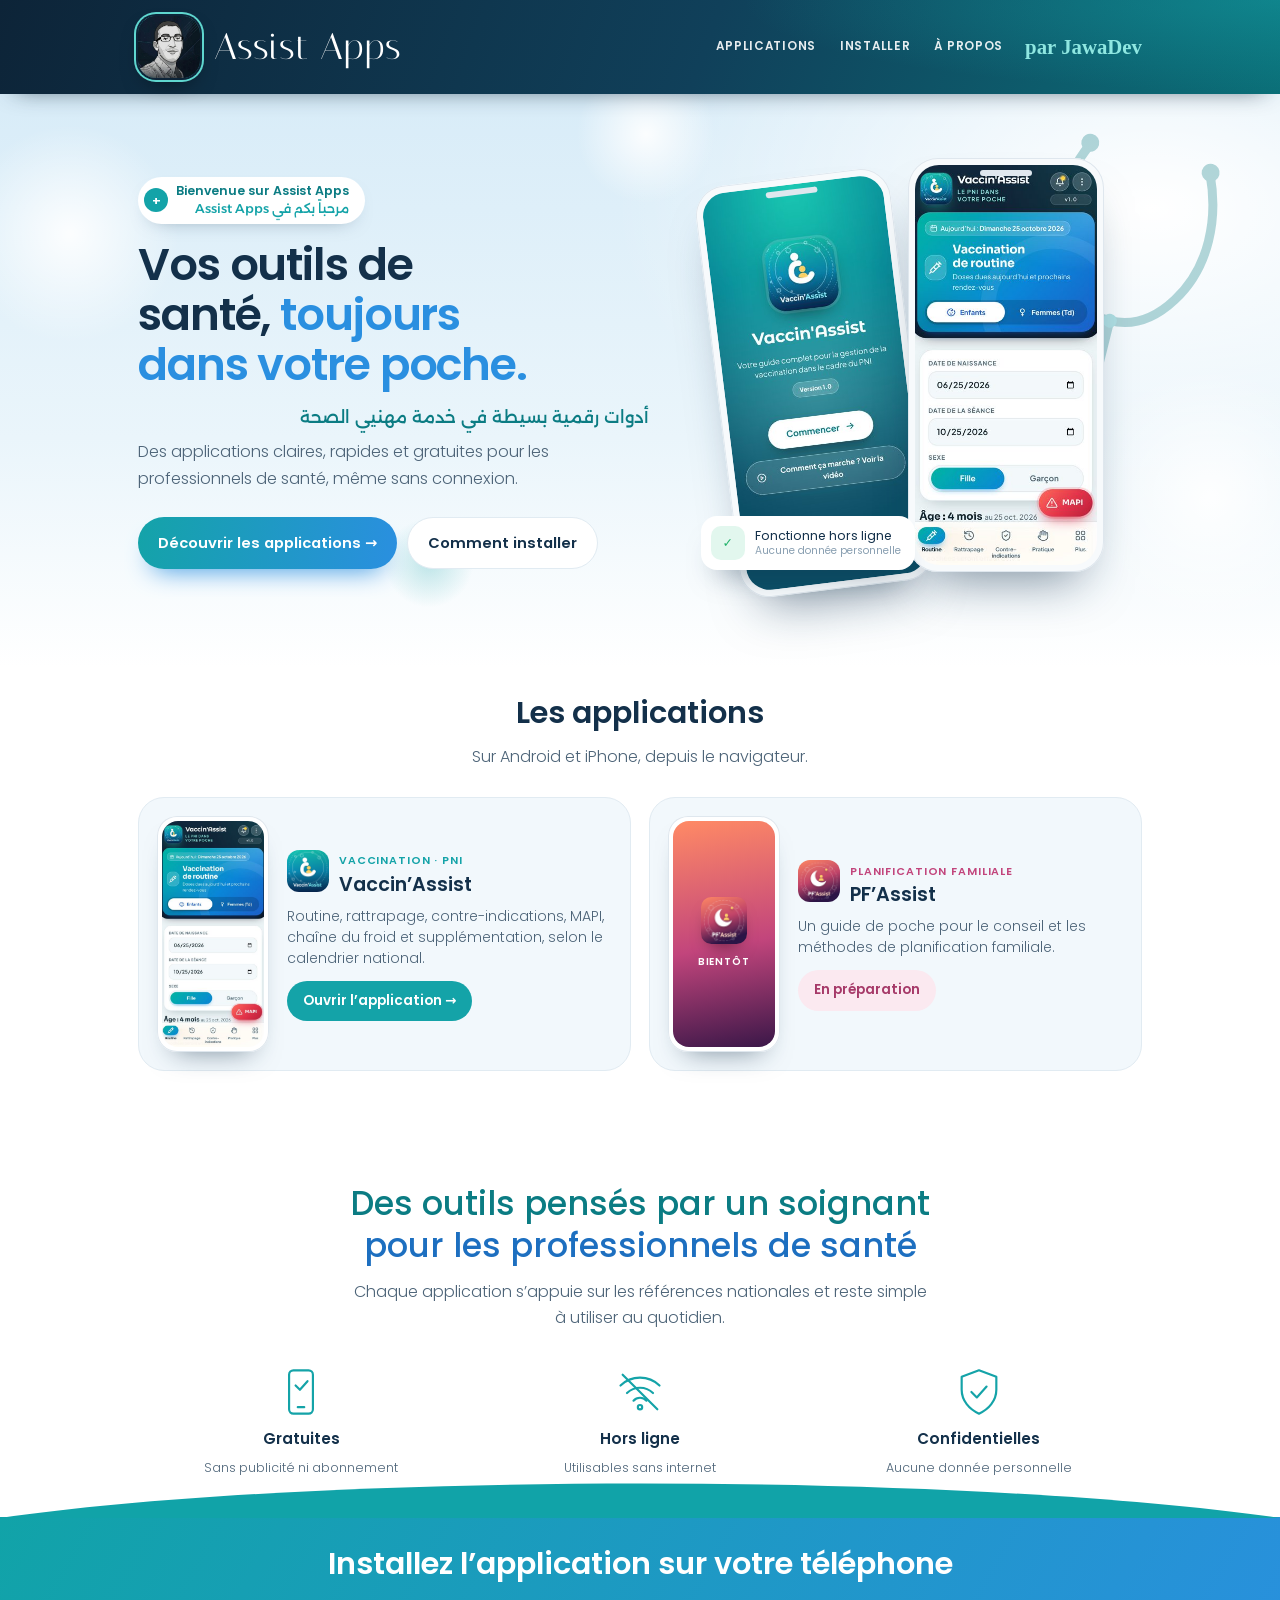
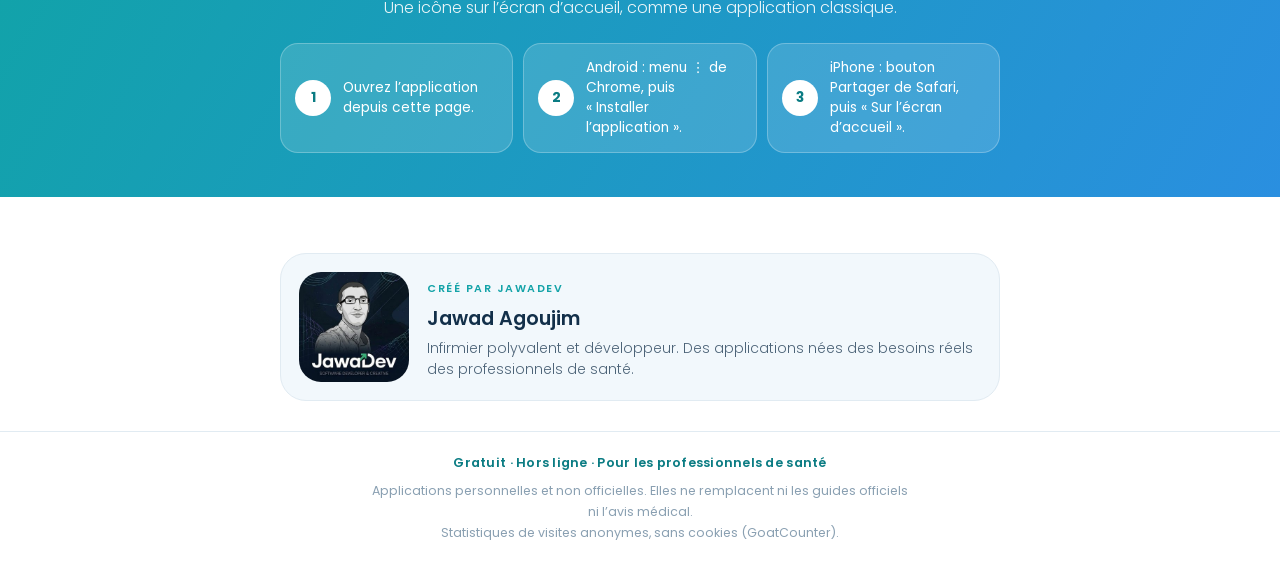
==== commit c52d98d3: "Add files via upload" ====
--- a/index.html
+++ b/index.html
@@ -228,7 +228,7 @@
     <div class="phones rv" aria-hidden="true">
       <div class="phone p1"><img src="assets/va-splash.jpg" alt=""></div>
       <div class="phone p2"><img src="assets/va-home.jpg" alt=""></div>
-      <div class="badge"><b>✓</b><span>Fonctionne hors ligne<small>Aucune donnée collectée</small></span></div>
+      <div class="badge"><b>✓</b><span>Fonctionne hors ligne<small>Aucune donnée personnelle</small></span></div>
     </div>
   </div>
 </section>
@@ -262,7 +262,7 @@
   <div class="feats">
     <div class="feat rv"><svg viewBox="0 0 48 48" fill="none" stroke-width="2" stroke-linecap="round" stroke-linejoin="round"><rect x="13" y="4" width="22" height="40" rx="4"/><path d="M21 38h6"/><path d="M19 18l4 4 7-8"/></svg><h3>Gratuites</h3><p>Sans publicité ni abonnement</p></div>
     <div class="feat rv"><svg viewBox="0 0 48 48" fill="none" stroke-width="2" stroke-linecap="round" stroke-linejoin="round"><path d="M6 18a26 26 0 0 1 36 0"/><path d="M12 25a17 17 0 0 1 24 0"/><path d="M18 32a8 8 0 0 1 12 0"/><circle cx="24" cy="38" r="2"/><path d="M8 8l32 32"/></svg><h3>Hors ligne</h3><p>Utilisables sans internet</p></div>
-    <div class="feat rv"><svg viewBox="0 0 48 48" fill="none" stroke-width="2" stroke-linecap="round" stroke-linejoin="round"><path d="M24 4l16 6v12c0 10-7 18-16 22C15 40 8 32 8 22V10z"/><path d="M17 24l5 5 9-10"/></svg><h3>Confidentielles</h3><p>Aucune donnée enregistrée</p></div>
+    <div class="feat rv"><svg viewBox="0 0 48 48" fill="none" stroke-width="2" stroke-linecap="round" stroke-linejoin="round"><path d="M24 4l16 6v12c0 10-7 18-16 22C15 40 8 32 8 22V10z"/><path d="M17 24l5 5 9-10"/></svg><h3>Confidentielles</h3><p>Aucune donnée personnelle</p></div>
   </div>
 </section>
 
@@ -287,7 +287,7 @@
 </section>
 
 <footer>
-  <div class="in"><p class="motto">Gratuit · Hors ligne · Pour les professionnels de santé</p><p>Applications personnelles et non officielles. Elles ne remplacent ni les guides officiels ni l’avis médical.</p></div>
+  <div class="in"><p class="motto">Gratuit · Hors ligne · Pour les professionnels de santé</p><p>Applications personnelles et non officielles. Elles ne remplacent ni les guides officiels ni l’avis médical.</p><p>Statistiques de visites anonymes, sans cookies (GoatCounter).</p></div>
 </footer>
 
 <script>
@@ -298,5 +298,6 @@
   els.forEach((e, i) => { e.style.transitionDelay = (i % 4) * 90 + 'ms'; io.observe(e); });
 })();
 </script>
+<script data-goatcounter="https://assistapps.goatcounter.com/count" async src="https://gc.zgo.at/count.js"></script>
 </body>
 </html>
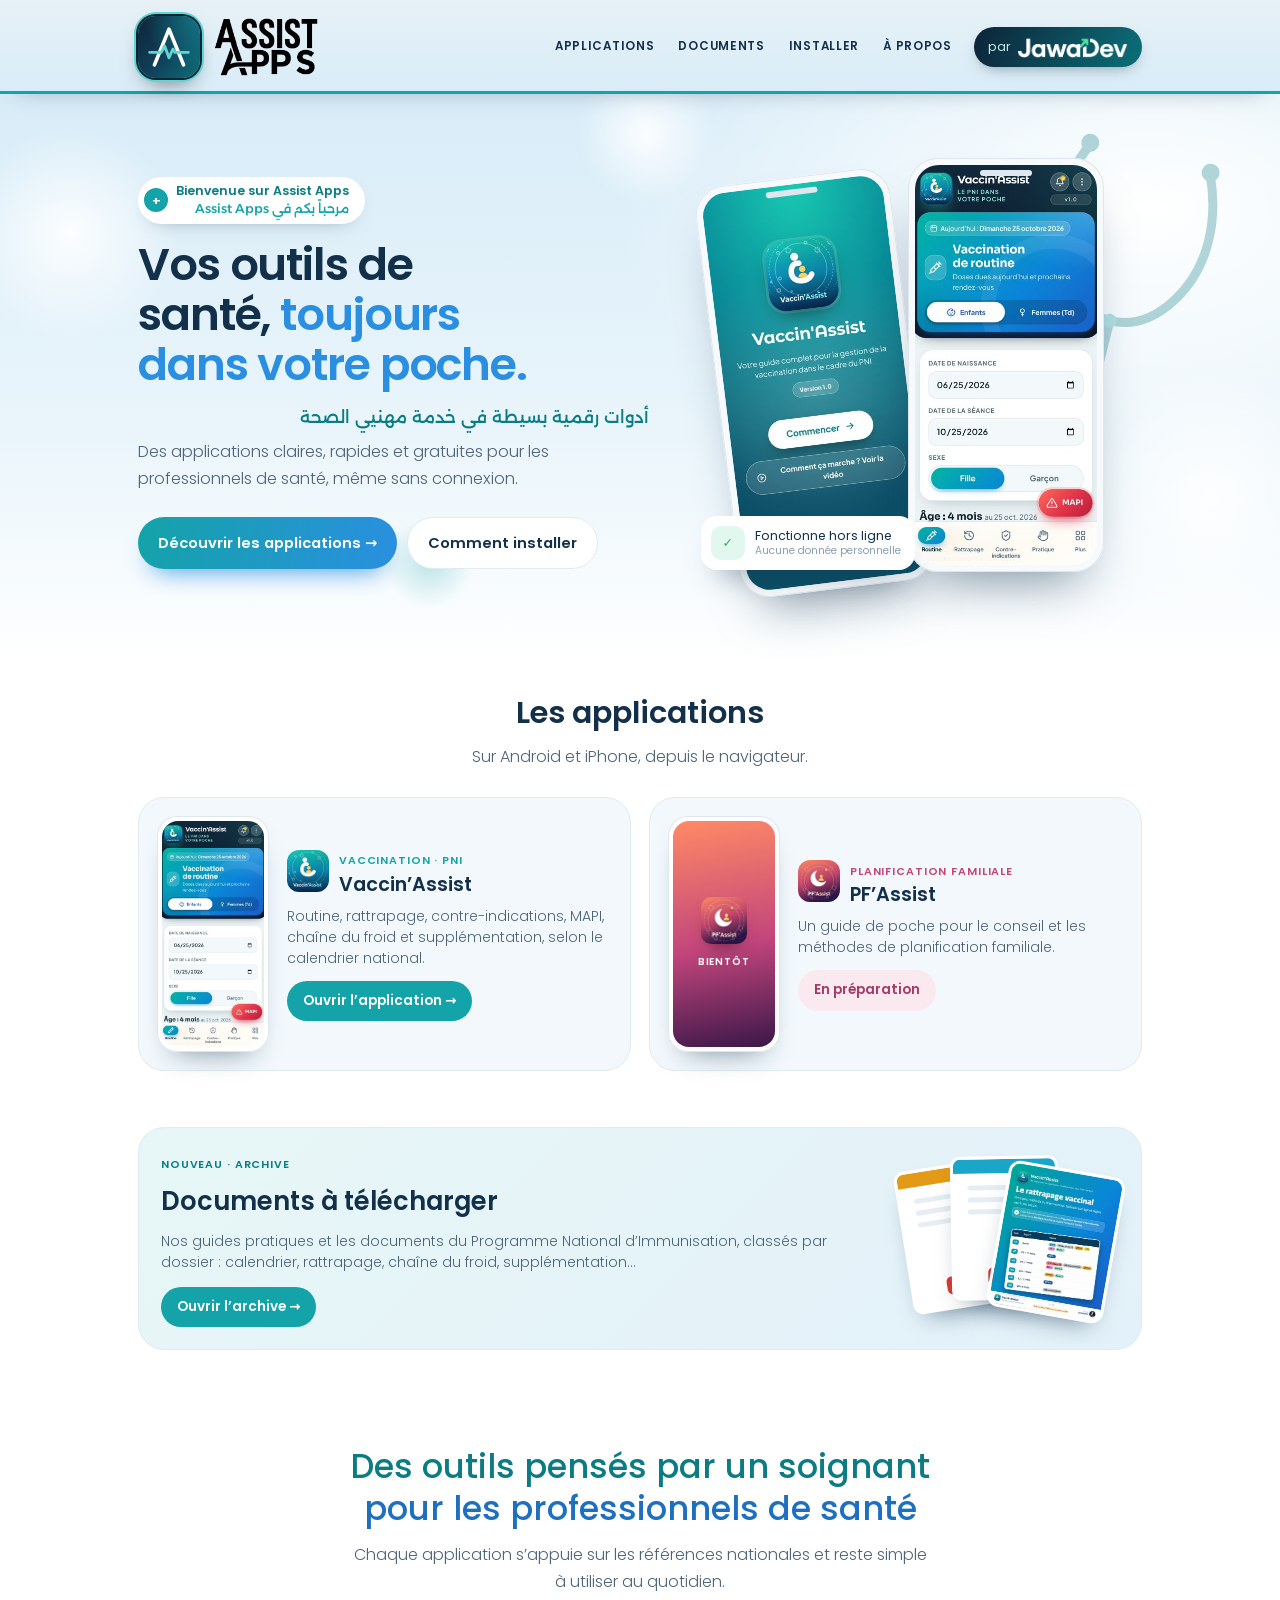
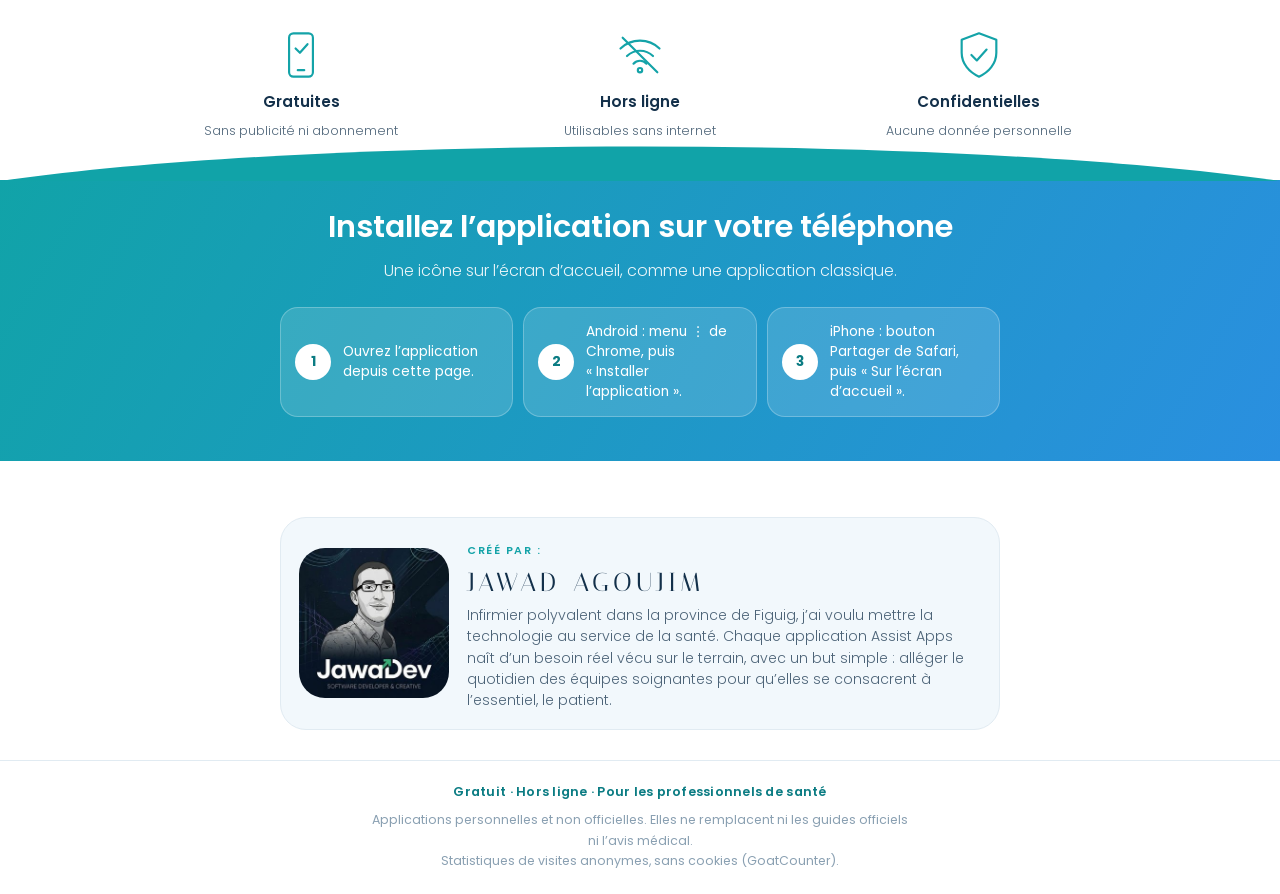
==== commit e9a61394: "Add files via upload" ====
--- a/index.html
+++ b/index.html
@@ -6,7 +6,10 @@
 <title>Assist Apps</title>
 <meta name="description" content="Assist Apps par JawaDev : applications de poche pour les professionnels de santé, réalisées par Jawad Agoujim, infirmier. Gratuites, hors ligne, non officielles.">
 <meta name="theme-color" content="#0d2438">
-<link rel="icon" type="image/jpeg" href="assets/jawadev-avatar.jpg">
+<link rel="icon" type="image/svg+xml" href="assets/favicon.svg">
+<link rel="icon" type="image/png" sizes="48x48" href="assets/favicon-48.png">
+<link rel="apple-touch-icon" href="assets/apple-touch-icon.png">
+<meta property="og:image" content="https://assist-apps.ma/assets/assist-apps-partage.png">
 <link rel="preconnect" href="https://fonts.googleapis.com">
 <link rel="preconnect" href="https://fonts.gstatic.com" crossorigin>
 <link rel="stylesheet" href="https://fonts.googleapis.com/css2?family=Italiana&family=Dancing+Script:wght@600&family=Poppins:wght@300;400;500;600;700&family=Alexandria:wght@500&display=swap">
@@ -28,22 +31,27 @@
 /* Bandeau et en-tête */
 .strip { background: var(--teal-d); color: #e6fbfb; font-size: .76rem; text-align: center; padding-block: 7px; padding-top: calc(env(safe-area-inset-top, 0px) + 7px); }
 .strip span { opacity: .9; }
-header { position: sticky; top: 0; padding-top: env(safe-area-inset-top, 0px); z-index: 20; color: #fff;
-  background: radial-gradient(60% 140% at 100% 0%, rgb(20 163 168 / .45), transparent 70%), linear-gradient(110deg, #0d2438, #10405a 55%, #0b6f78);
-  box-shadow: 0 10px 24px -16px rgb(13 36 56 / .8); }
+header { position: sticky; top: 0; padding-top: env(safe-area-inset-top, 0px); z-index: 20; color: var(--ink);
+  background: linear-gradient(180deg, #e7f1f6, #d8ecf8);
+  box-shadow: inset 0 -3px 0 var(--teal), 0 10px 24px -18px rgb(13 36 56 / .5); }
 header .logo b { color: #fff; }
 header .logo img { box-shadow: 0 0 0 2px #0d2438, 0 0 0 4px #5fd6cf, 0 10px 22px -8px rgb(0 0 0 / .6); }
-header nav a { color: rgb(255 255 255 / .9); }
-header nav a:hover { background: rgb(255 255 255 / .12); }
-header .sig { color: #8fe7e1; }
+header nav a { color: var(--ink); }
+header nav a:hover { background: rgb(255 255 255 / .7); }
+header .sig { color: #8fe7e1; background: linear-gradient(110deg, #0d2438, #0b6f78); padding: 9px 14px; border-radius: 999px; box-shadow: 0 6px 16px -8px rgb(13 36 56 / .6); }
 .bar { display: flex; align-items: center; justify-content: space-between; gap: 12px; padding-block: 16px; }
 .logo { display: flex; align-items: center; gap: 10px; text-decoration: none; }
 .logo { gap: 14px; }
 .logo img { width: 62px; height: 62px; border-radius: 18px; object-fit: cover; }
-.logo b { display: block; font-family: "Italiana", "Cormorant Garamond", Georgia, "Times New Roman", serif; font-weight: 400; font-size: 2.3rem; color: var(--ink); line-height: 1; letter-spacing: .02em; }
-@media (max-width: 359px) { .logo { gap: 10px; } .logo img { width: 46px !important; height: 46px !important; border-radius: 14px !important; } .logo b { font-size: 1.7rem !important; } .sig { font-size: 1.1rem; } .feat h3 { font-size: .78rem !important; } }
-@media (max-width: 400px) { .logo img { width: 54px; height: 54px; border-radius: 16px; } .logo b { font-size: 2.05rem; } }
-.sig { font: 600 1.3rem/1 "Dancing Script", "Brush Script MT", cursive; color: var(--teal-d); text-decoration: none; white-space: nowrap; }
+.logo b { display: block; font-family: "Italiana", "Cormorant Garamond", Georgia, "Times New Roman", serif; font-weight: 400; font-size: clamp(1.45rem, 8.2vw, 2.3rem); white-space: nowrap; color: var(--ink); line-height: 1; letter-spacing: .02em; }
+@media (max-width: 359px) { .logo { gap: 10px; } .logo img { width: 46px !important; height: 46px !important; border-radius: 14px !important; } .sig { font-size: 1.1rem; } .feat h3 { font-size: .78rem !important; } }
+@media (max-width: 400px) { .logo img { width: 54px; height: 54px; border-radius: 16px; } }
+header .logo img.wm { height: clamp(40px, 13vw, 58px) !important; width: auto !important; border-radius: 0 !important; box-shadow: none !important; object-fit: contain; }
+.sig { font: 600 clamp(.95rem, 5vw, 1.3rem)/1 "Dancing Script", "Brush Script MT", cursive; color: var(--teal-d); text-decoration: none; white-space: nowrap; }
+.sig { display: flex; align-items: center; gap: 6px; }
+.sig span { font: 400 .8rem/1 Poppins, sans-serif; color: #bfe9e6; }
+.sig img { height: clamp(14px, 4.4vw, 22px); width: auto; display: block; }
+@media (max-width: 359px) { .sig span { display: none; } }
 .bar nav { margin-left: auto; }
 nav { display: flex; gap: 4px; }
 nav a { font-size: .74rem; font-weight: 600; letter-spacing: .06em; text-transform: uppercase; color: var(--ink); text-decoration: none; padding: 8px 10px; border-radius: 10px; }
@@ -92,6 +100,25 @@
 .badge b { display: grid; place-items: center; width: 34px; height: 34px; border-radius: 10px; background: #e2f7ee; color: var(--green); }
 .badge span small { display: block; color: var(--faint); }
 
+/* Archive de documents */
+.arch { padding-block: 0 40px; }
+.archcard { display: grid; grid-template-columns: minmax(0, 1fr) 220px; gap: 20px; align-items: center; padding: 22px; border-radius: 26px; text-decoration: none; color: inherit; background: linear-gradient(135deg, #e7f6f6, #e3f1fa); border: 1px solid var(--line); overflow: hidden; transition: transform .25s ease, box-shadow .25s ease; }
+.archcard:hover { transform: translateY(-3px); box-shadow: 0 20px 36px -24px rgb(19 48 74 / .45); }
+.archcard .tag { display: inline-block; font-size: .68rem; font-weight: 600; letter-spacing: .08em; text-transform: uppercase; color: var(--teal-d); }
+.archcard h2 { margin: 4px 0 0; font-weight: 600; font-size: clamp(1.25rem, 5vw, 1.6rem); }
+.archcard p { margin: 8px 0 14px; font-size: .88rem; font-weight: 300; line-height: 1.5; }
+.archcard .go { display: inline-flex; align-items: center; gap: 8px; padding: 9px 16px; border-radius: 999px; background: var(--teal); color: #fff; font-weight: 600; font-size: .85rem; }
+.archstack { position: relative; height: 170px; }
+.archstack img { position: absolute; top: 10px; width: 118px; aspect-ratio: 4 / 5; object-fit: cover; object-position: top; border-radius: 12px; border: 3px solid #fff; box-shadow: 0 14px 26px -14px rgb(19 48 74 / .6); }
+.archstack .pdf { position: absolute; top: 10px; width: 108px; aspect-ratio: 3 / 4; border-radius: 10px; background: #fff; border: 3px solid #fff; box-shadow: 0 14px 26px -14px rgb(19 48 74 / .6); display: grid; align-content: start; gap: 7px; padding: 26px 14px 0; overflow: hidden; }
+.archstack .pdf::before { content: ""; position: absolute; inset: 0 0 auto; height: 14px; background: var(--c, #2a8fe0); }
+.archstack .pdf i { display: block; height: 5px; border-radius: 4px; background: #e6eef4; }
+.archstack .pdf b { position: absolute; left: 50%; bottom: 12px; transform: translateX(-50%); background: #d93b30; color: #fff; font-size: .6rem; font-weight: 700; padding: 1px 7px; border-radius: 5px; }
+.archstack .pdf:nth-child(1) { left: 4px; transform: rotate(-9deg); --c: #e39a17; }
+.archstack .pdf:nth-child(2) { left: 52px; transform: rotate(-1deg); top: 2px; --c: #1aa6c9; }
+.archstack img:nth-child(3) { left: 98px; transform: rotate(10deg); top: 14px; }
+@media (max-width: 560px) { .archcard { grid-template-columns: minmax(0, 1fr); } .archstack { height: 150px; order: -1; width: 220px; margin: 0 auto; } }
+
 /* Bienvenue + atouts */
 .welcome { text-align: center; padding-block: 56px 40px; }
 .welcome h2 { margin: 0; font-weight: 500; font-size: clamp(1.5rem, 5.5vw, 2.1rem); line-height: 1.25; color: var(--teal-d); }
@@ -139,11 +166,13 @@
 
 /* Auteur et pied */
 .about { padding-block: 56px 30px; }
-.card { display: grid; grid-template-columns: 110px minmax(0, 1fr); gap: 18px; align-items: center; max-width: 720px; margin: 0 auto; padding: 18px; border-radius: 26px; background: var(--mist); border: 1px solid var(--line); }
-.card img { width: 110px; height: 110px; border-radius: 22px; object-fit: cover; }
+.card { display: grid; grid-template-columns: 150px minmax(0, 1fr); gap: 18px; align-items: center; max-width: 720px; margin: 0 auto; padding: 18px; border-radius: 26px; background: var(--mist); border: 1px solid var(--line); }
+.card img { width: 150px; height: 150px; border-radius: 26px; object-fit: cover; }
 .card small { font-size: .68rem; letter-spacing: .14em; text-transform: uppercase; color: var(--teal); font-weight: 600; }
 .card h3 { margin: 2px 0 4px; font-weight: 600; font-size: 1.2rem; }
 .card p { margin: 0; font-size: .88rem; font-weight: 300; line-height: 1.5; }
+.card h3.nom { margin: 6px 0 8px; font-family: "Italiana", "Cormorant Garamond", Georgia, serif; font-weight: 400; font-size: clamp(1.15rem, 5.4vw, 1.6rem); text-transform: uppercase; letter-spacing: .16em; line-height: 1.15; color: var(--ink); }
+@media (max-width: 359px) { .card h3.nom { font-size: 1.02rem; letter-spacing: .09em; white-space: nowrap; } }
 footer { border-top: 1px solid var(--line); text-align: center; font-size: .78rem; color: var(--faint); padding-block: 20px; padding-bottom: calc(env(safe-area-inset-bottom, 0px) + 22px); }
 footer p { margin: 0 auto; max-width: 34rem; }
 footer .motto { margin-bottom: 8px; font-size: .8rem; font-weight: 600; letter-spacing: .02em; color: var(--teal-d); }
@@ -185,8 +214,8 @@
   .step { padding: 10px 12px; grid-template-columns: 30px minmax(0, 1fr); font-size: .82rem; }
   .step b { width: 30px; height: 30px; }
   .about { padding-block: 30px 22px; }
-  .card { grid-template-columns: 72px minmax(0, 1fr); gap: 14px; padding: 14px; border-radius: 22px; }
-  .card img { width: 72px; height: 72px; border-radius: 16px; }
+  .card { grid-template-columns: clamp(92px, 29vw, 118px) minmax(0, 1fr); gap: 14px; padding: 14px; border-radius: 22px; }
+  .card img { width: clamp(92px, 29vw, 118px); height: clamp(92px, 29vw, 118px); border-radius: 20px; }
   .card h3 { font-size: 1.08rem; }
   .card p { font-size: .84rem; }
 }
@@ -199,9 +228,9 @@
 <body>
 <header>
   <div class="in bar">
-    <a class="logo" href="./"><img src="assets/jawadev-avatar.jpg" alt=""><b>Assist Apps</b></a>
-    <nav><a href="#apps">Applications</a><a href="#installer">Installer</a><a href="#auteur">À propos</a></nav>
-    <a class="sig" href="#auteur">par JawaDev</a>
+    <a class="logo" href="./"><img src="assets/favicon.svg" alt=""><img class="wm" src="assets/assist-apps-wordmark-noir.png" alt="Assist Apps"></a>
+    <nav><a href="#apps">Applications</a><a href="documents/">Documents</a><a href="#installer">Installer</a><a href="#auteur">À propos</a></nav>
+    <a class="sig" href="#auteur"><span>par</span><img src="assets/jawadev-logo.png" alt="JawaDev"></a>
   </div>
 </header>
 
@@ -256,6 +285,22 @@
   </div>
 </section>
 
+<section class="in arch" id="documents">
+  <a class="archcard rv" href="documents/">
+    <div class="archtxt">
+      <span class="tag">Nouveau · Archive</span>
+      <h2>Documents à télécharger</h2>
+      <p>Nos guides pratiques et les documents du Programme National d’Immunisation, classés par dossier : calendrier, rattrapage, chaîne du froid, supplémentation…</p>
+      <span class="go">Ouvrir l’archive →</span>
+    </div>
+    <div class="archstack" aria-hidden="true">
+      <span class="pdf"><i></i><i></i><i></i><b>PDF</b></span>
+      <span class="pdf"><i></i><i></i><i></i><b>PDF</b></span>
+      <img src="documents/apercus/guide-rattrapage-vaccinal.jpg" alt="">
+    </div>
+  </a>
+</section>
+
 <section class="in welcome">
   <h2 class="rv">Des outils pensés par un soignant <span>pour les professionnels de santé</span></h2>
   <p class="rv">Chaque application s’appuie sur les références nationales et reste simple à utiliser au quotidien.</p>
@@ -282,7 +327,7 @@
 <section class="in about" id="auteur">
   <div class="card rv">
     <img src="assets/jawadev.jpg" alt="Portrait illustré de Jawad Agoujim">
-    <div><small>Créé par JawaDev</small><h3>Jawad Agoujim</h3><p>Infirmier polyvalent et développeur. Des applications nées des besoins réels des professionnels de santé.</p></div>
+    <div><small>Créé par&nbsp;:</small><h3 class="nom">Jawad Agoujim</h3><p>Infirmier polyvalent dans la province de Figuig, j’ai voulu mettre la technologie au service de la santé. Chaque application Assist Apps naît d’un besoin réel vécu sur le terrain, avec un but simple&nbsp;: alléger le quotidien des équipes soignantes pour qu’elles se consacrent à l’essentiel, le patient.</p></div>
   </div>
 </section>
 
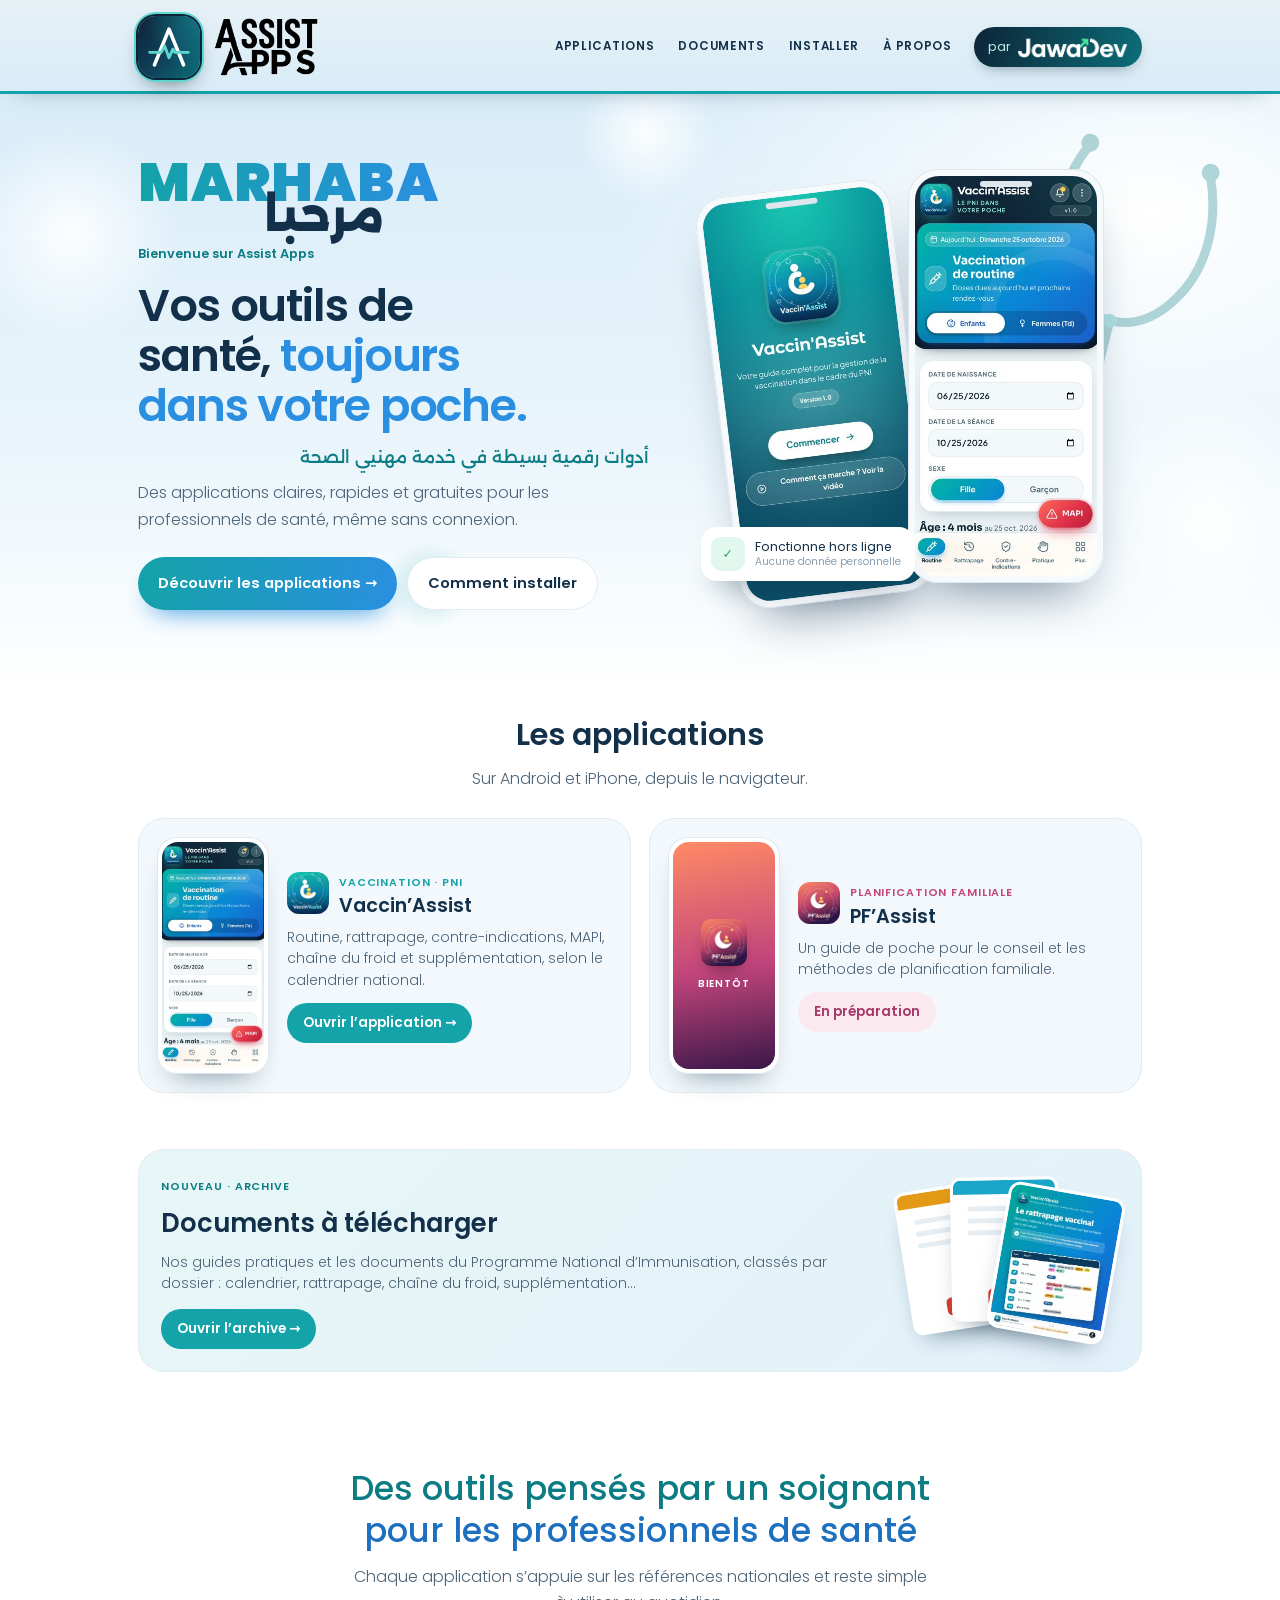
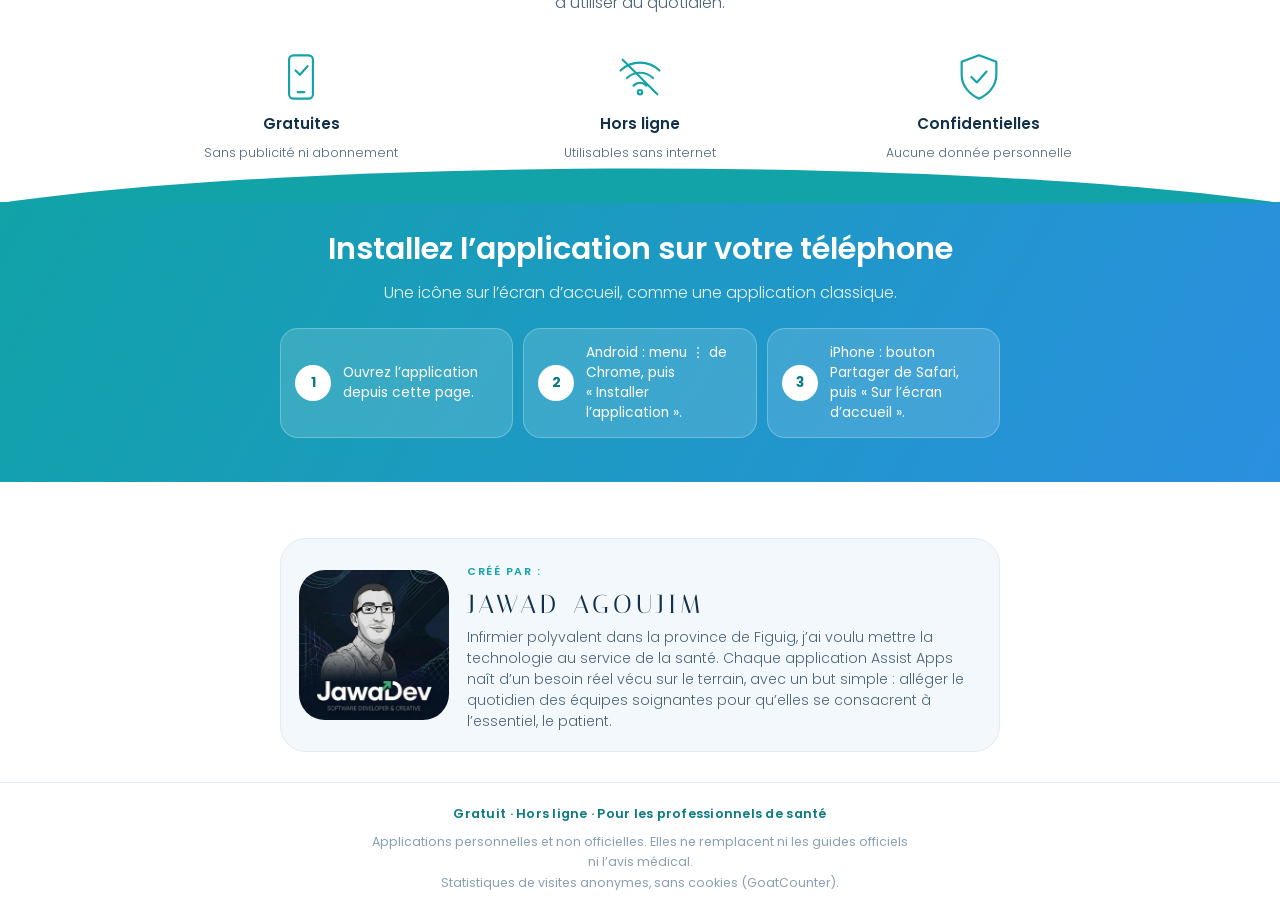
==== commit d2ee1214: "Add files via upload" ====
--- a/index.html
+++ b/index.html
@@ -12,7 +12,7 @@
 <meta property="og:image" content="https://assist-apps.ma/assets/assist-apps-partage.png">
 <link rel="preconnect" href="https://fonts.googleapis.com">
 <link rel="preconnect" href="https://fonts.gstatic.com" crossorigin>
-<link rel="stylesheet" href="https://fonts.googleapis.com/css2?family=Italiana&family=Dancing+Script:wght@600&family=Poppins:wght@300;400;500;600;700&family=Alexandria:wght@500&display=swap">
+<link rel="stylesheet" href="https://fonts.googleapis.com/css2?family=Italiana&family=Dancing+Script:wght@600&family=Poppins:wght@300;400;500;600;700;800;900&family=Alexandria:wght@500;800&display=swap">
 <style>
 /* Clean medical site: white page, sky-blue and teal, a soft clinical hero with phones showing the real apps, line icons, a teal wave band. */
 :root {
@@ -78,6 +78,10 @@
 .hello-ar { font: 500 .8rem/1.5 var(--arabic); text-align: right; color: var(--teal); }
 .hello { padding-right: 16px; }
 .hello i { display: grid; place-items: center; width: 24px; height: 24px; border-radius: 50%; background: var(--teal); color: #fff; font-style: normal; font-size: .8rem; }
+.marhaba { display: inline-grid; justify-items: start; }
+.marhaba .l { font-weight: 900; font-size: clamp(2.4rem, 11vw, 3.4rem); line-height: .9; letter-spacing: .02em; text-transform: uppercase; background: linear-gradient(90deg, var(--teal), var(--blue)); -webkit-background-clip: text; background-clip: text; color: transparent; }
+.marhaba .a { font: 800 clamp(2rem, 9vw, 2.8rem)/1 var(--arabic); color: var(--ink); margin: -.32em 0 0 42%; }
+.marhaba small { font-size: .8rem; font-weight: 600; color: var(--teal-d); margin-top: 6px; }
 .hero h1 { margin: 16px 0 0; font-weight: 600; font-size: clamp(1.7rem, 7vw, 2.8rem); line-height: 1.12; letter-spacing: -.025em; text-wrap: balance; }
 .hero h1 em { font-style: normal; color: var(--blue); }
 .hero .ar { margin: 12px 0 0; font: 500 1.05rem/1.7 var(--arabic); color: var(--teal-d); }
@@ -248,7 +252,7 @@
   <svg class="ecg" viewBox="0 0 1200 80" preserveAspectRatio="none" aria-hidden="true"><path d="M0 40 H420 L440 40 L455 12 L470 70 L486 22 L498 40 H760 L776 40 L788 18 L800 62 L812 40 H1200" fill="none" stroke="#14a3a8" stroke-width="2"/></svg>
   <div class="in hero-grid">
     <div class="rv">
-      <span class="hello"><i>+</i><span>Bienvenue sur Assist Apps<span class="hello-ar" lang="ar" dir="rtl">مرحباً بكم في Assist Apps</span></span></span>
+      <span class="marhaba"><span class="l">Marhaba</span><span class="a" lang="ar">مرحبا</span><small>Bienvenue sur Assist Apps</small></span>
       <h1>Vos outils de santé, <em>toujours dans votre poche.</em></h1>
       <p class="ar" dir="rtl" lang="ar">أدوات رقمية بسيطة في خدمة مهنيي الصحة</p>
       <p class="lead">Des applications claires, rapides et gratuites pour les professionnels de santé, même sans connexion.</p>
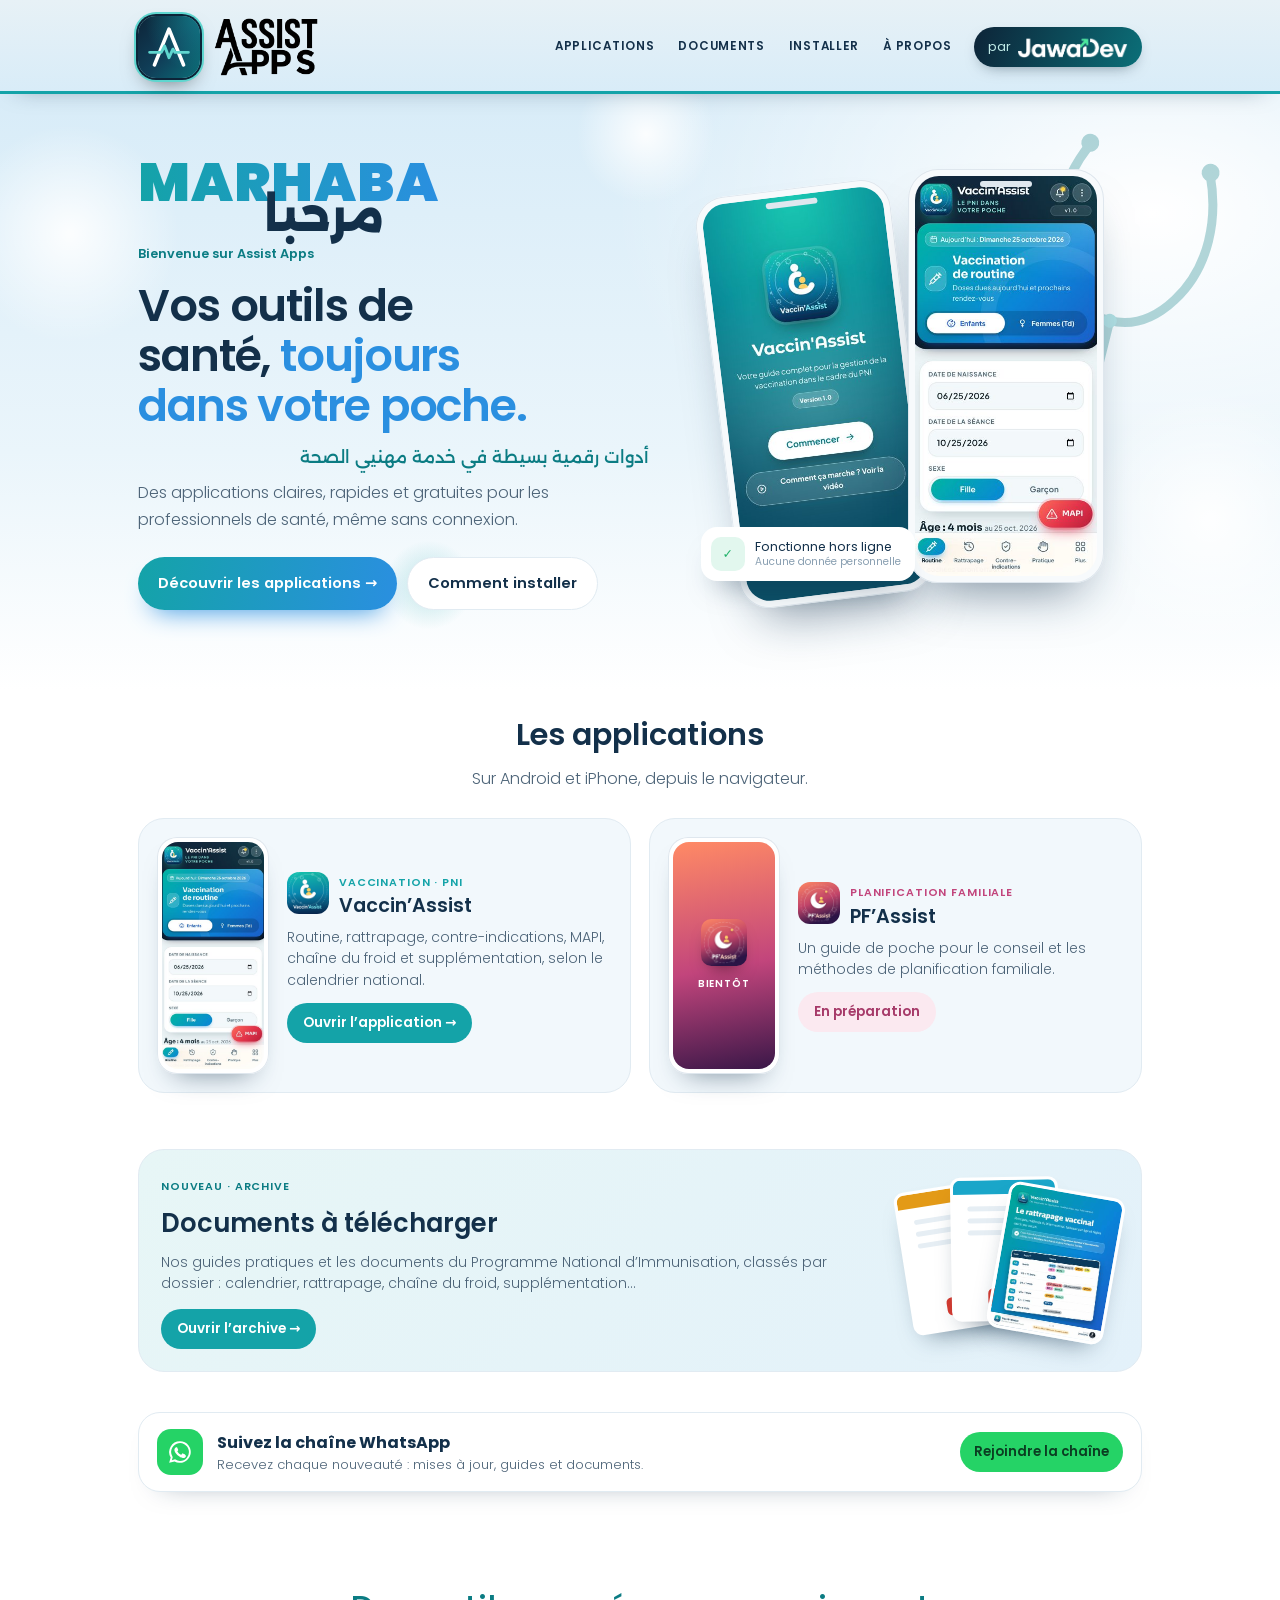
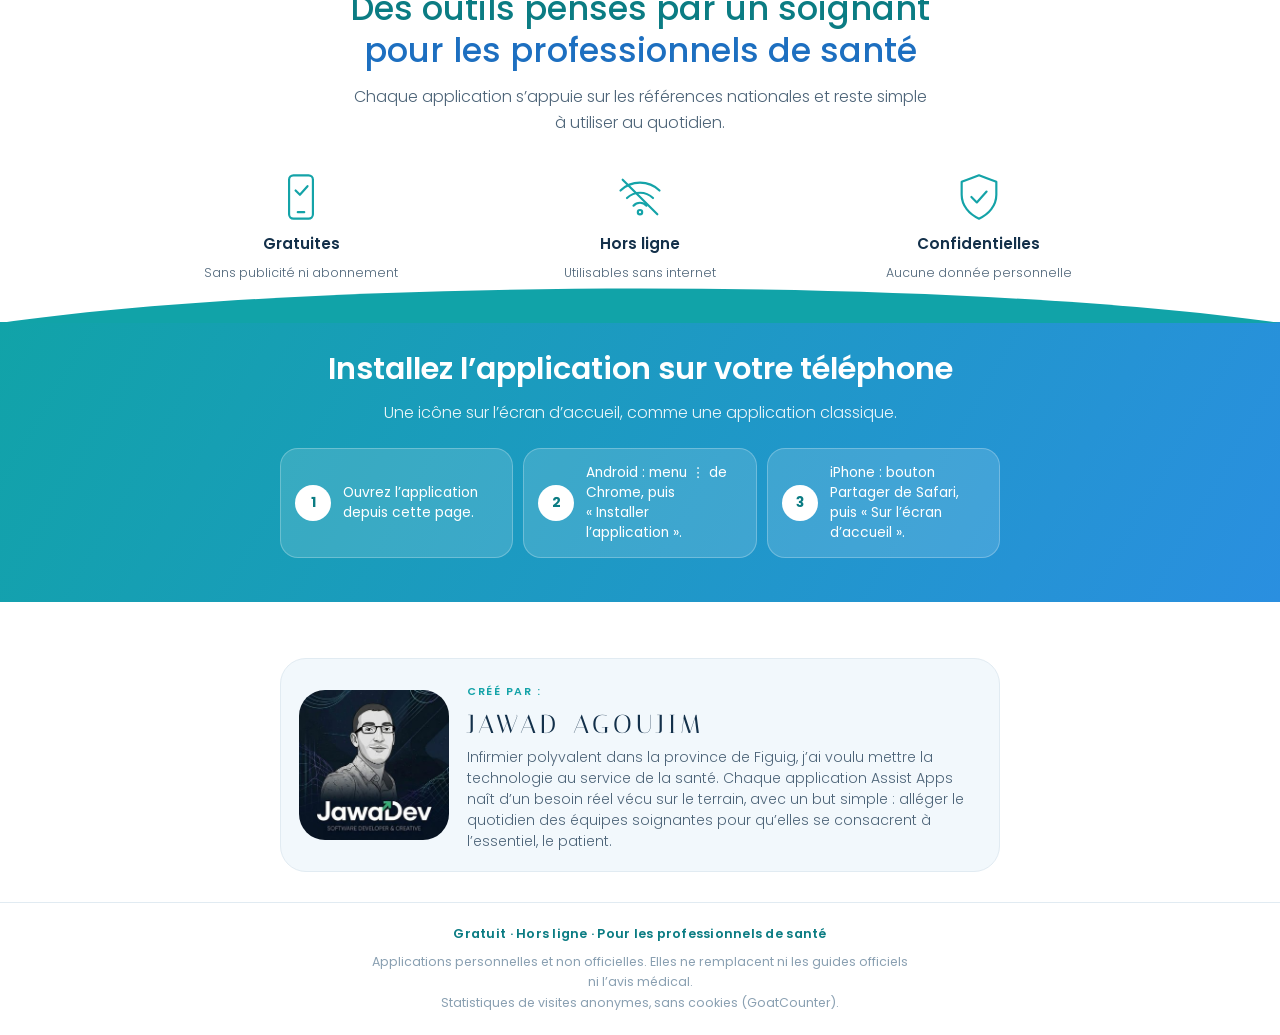
==== commit 0fc44f92: "Add files via upload" ====
--- a/index.html
+++ b/index.html
@@ -105,6 +105,15 @@
 .badge span small { display: block; color: var(--faint); }
 
 /* Archive de documents */
+.wa { padding-block: 0 40px; }
+.wacard { display: grid; grid-template-columns: auto minmax(0, 1fr) auto; gap: 14px; align-items: center; padding: 16px 18px; border-radius: 22px; text-decoration: none; color: inherit; background: #fff; border: 1px solid var(--line); box-shadow: 0 14px 28px -24px rgb(19 48 74 / .5); transition: transform .25s ease; }
+.wacard:hover { transform: translateY(-2px); }
+.wacard .wi { width: 46px; height: 46px; border-radius: 14px; background: #25d366; display: grid; place-items: center; }
+.wacard .wi svg { width: 26px; height: 26px; fill: #fff; }
+.wacard b { display: block; color: var(--ink); font-size: 1rem; }
+.wacard small { display: block; font-size: .82rem; font-weight: 300; line-height: 1.4; }
+.wacard .wgo { padding: 9px 14px; border-radius: 999px; background: #25d366; color: #0b3d22; font-weight: 600; font-size: .82rem; white-space: nowrap; }
+@media (max-width: 480px) { .wacard { grid-template-columns: auto minmax(0, 1fr); } .wacard .wgo { grid-column: 1 / -1; text-align: center; } }
 .arch { padding-block: 0 40px; }
 .archcard { display: grid; grid-template-columns: minmax(0, 1fr) 220px; gap: 20px; align-items: center; padding: 22px; border-radius: 26px; text-decoration: none; color: inherit; background: linear-gradient(135deg, #e7f6f6, #e3f1fa); border: 1px solid var(--line); overflow: hidden; transition: transform .25s ease, box-shadow .25s ease; }
 .archcard:hover { transform: translateY(-3px); box-shadow: 0 20px 36px -24px rgb(19 48 74 / .45); }
@@ -305,6 +314,14 @@
   </a>
 </section>
 
+<section class="in wa">
+  <a class="wacard rv" href="https://whatsapp.com/channel/0029VbDaOmPDzgTCguBSj12s" target="_blank" rel="noopener">
+    <span class="wi"><svg viewBox="0 0 24 24" aria-hidden="true"><path d="M12 2a10 10 0 0 0-8.6 15.1L2 22l5-1.3A10 10 0 1 0 12 2zm0 18.2a8.2 8.2 0 0 1-4.2-1.2l-.3-.2-3 .8.8-2.9-.2-.3A8.2 8.2 0 1 1 12 20.2zm4.5-6.1c-.2-.1-1.5-.7-1.7-.8-.2-.1-.4-.1-.6.1l-.8 1c-.1.2-.3.2-.5.1a6.7 6.7 0 0 1-3.3-2.9c-.3-.4.2-.4.7-1.3.1-.2 0-.3 0-.4l-.8-1.8c-.2-.5-.4-.4-.6-.4h-.5a1 1 0 0 0-.7.3 3 3 0 0 0-.9 2.2 5.2 5.2 0 0 0 1.1 2.7 11.8 11.8 0 0 0 4.5 4c1.7.7 2.3.8 3.2.7.5-.1 1.5-.6 1.7-1.2.2-.6.2-1.1.2-1.2-.1-.1-.3-.2-.5-.3z"/></svg></span>
+    <span><b>Suivez la chaîne WhatsApp</b><small>Recevez chaque nouveauté : mises à jour, guides et documents.</small></span>
+    <span class="wgo">Rejoindre la chaîne</span>
+  </a>
+</section>
+
 <section class="in welcome">
   <h2 class="rv">Des outils pensés par un soignant <span>pour les professionnels de santé</span></h2>
   <p class="rv">Chaque application s’appuie sur les références nationales et reste simple à utiliser au quotidien.</p>
